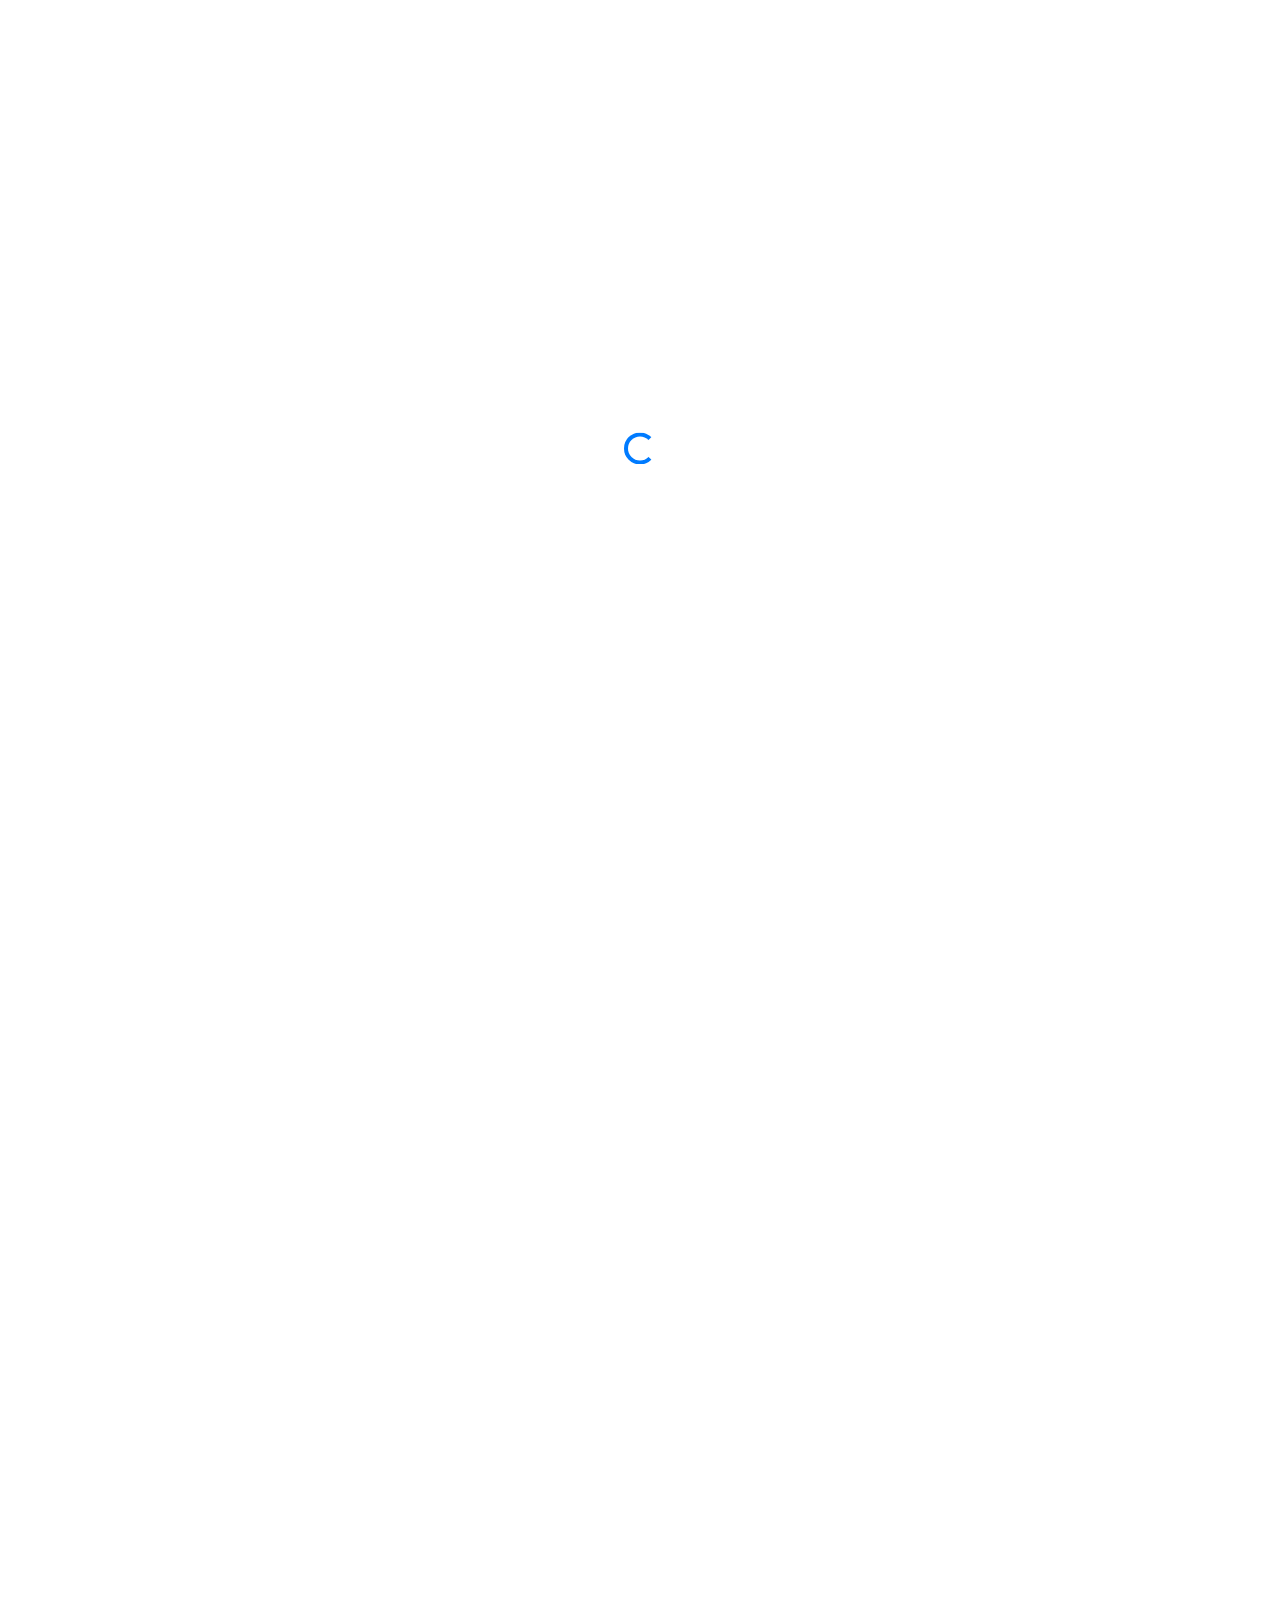
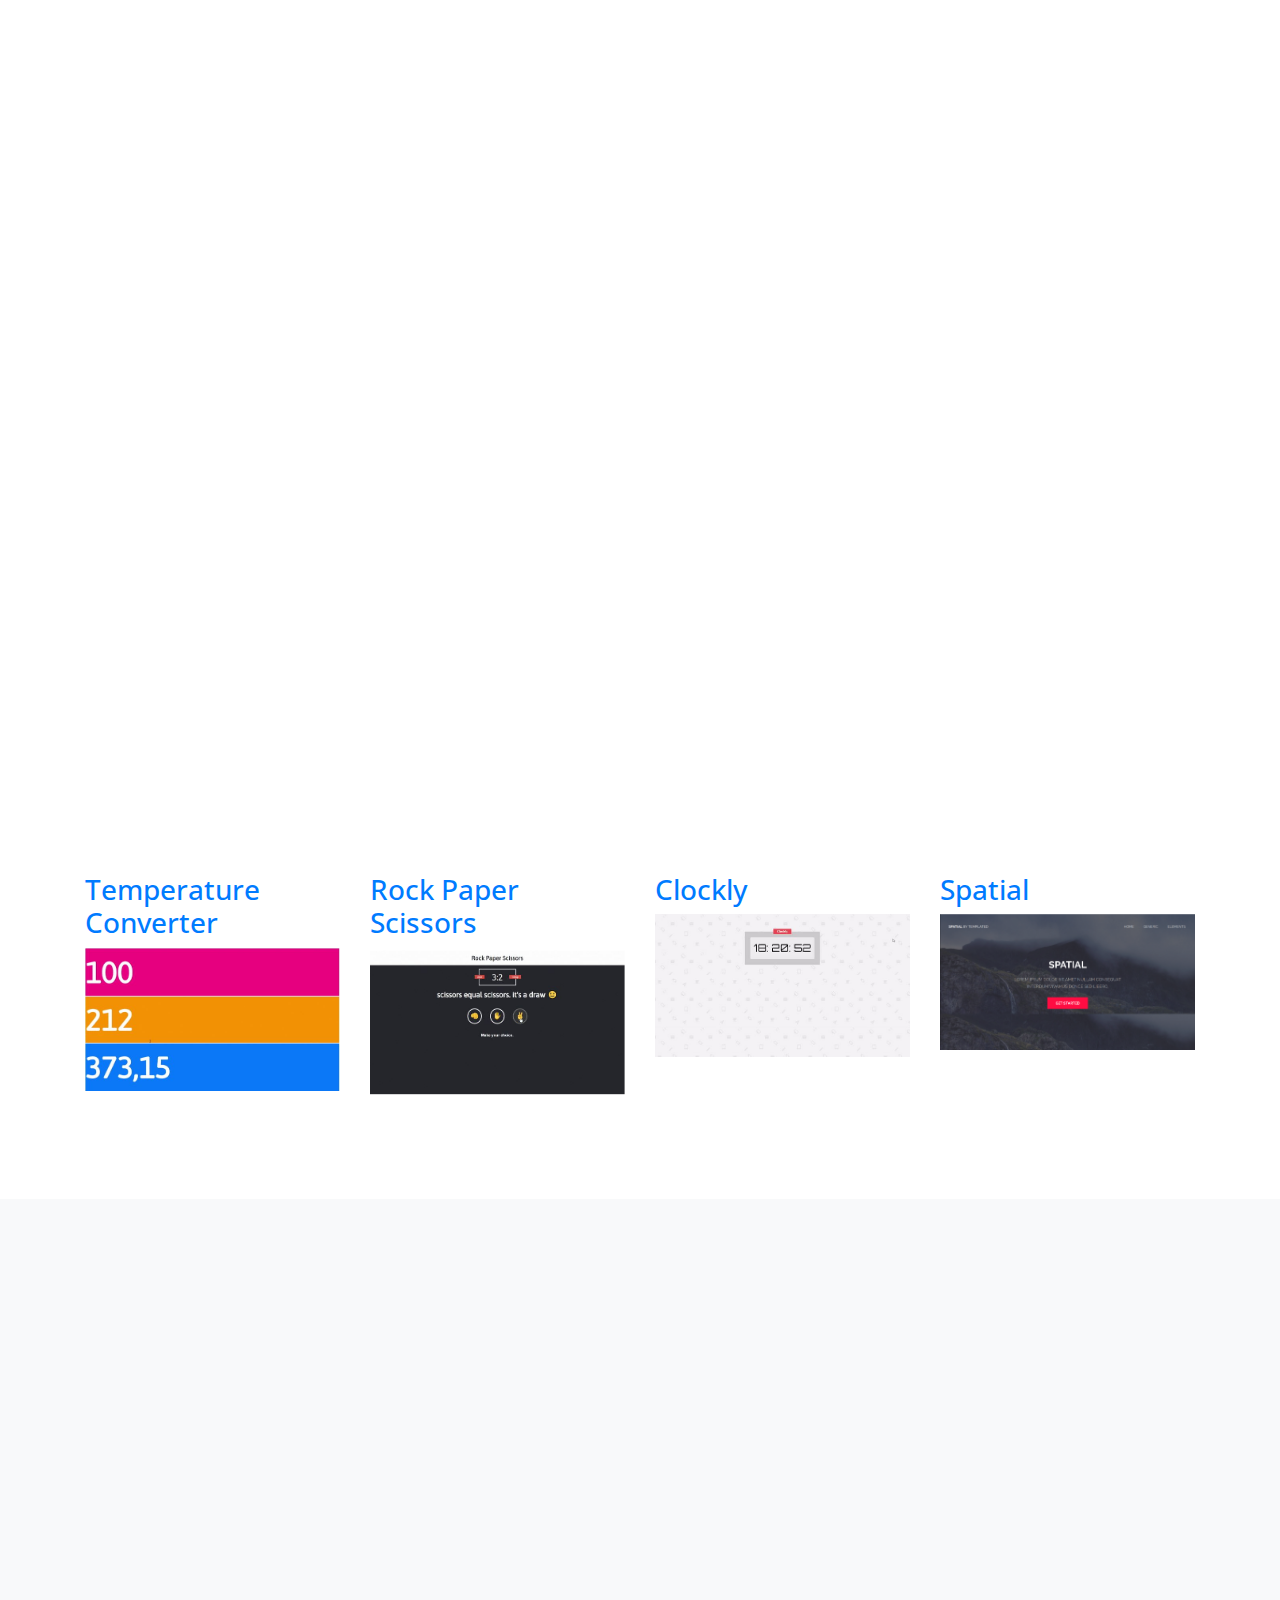
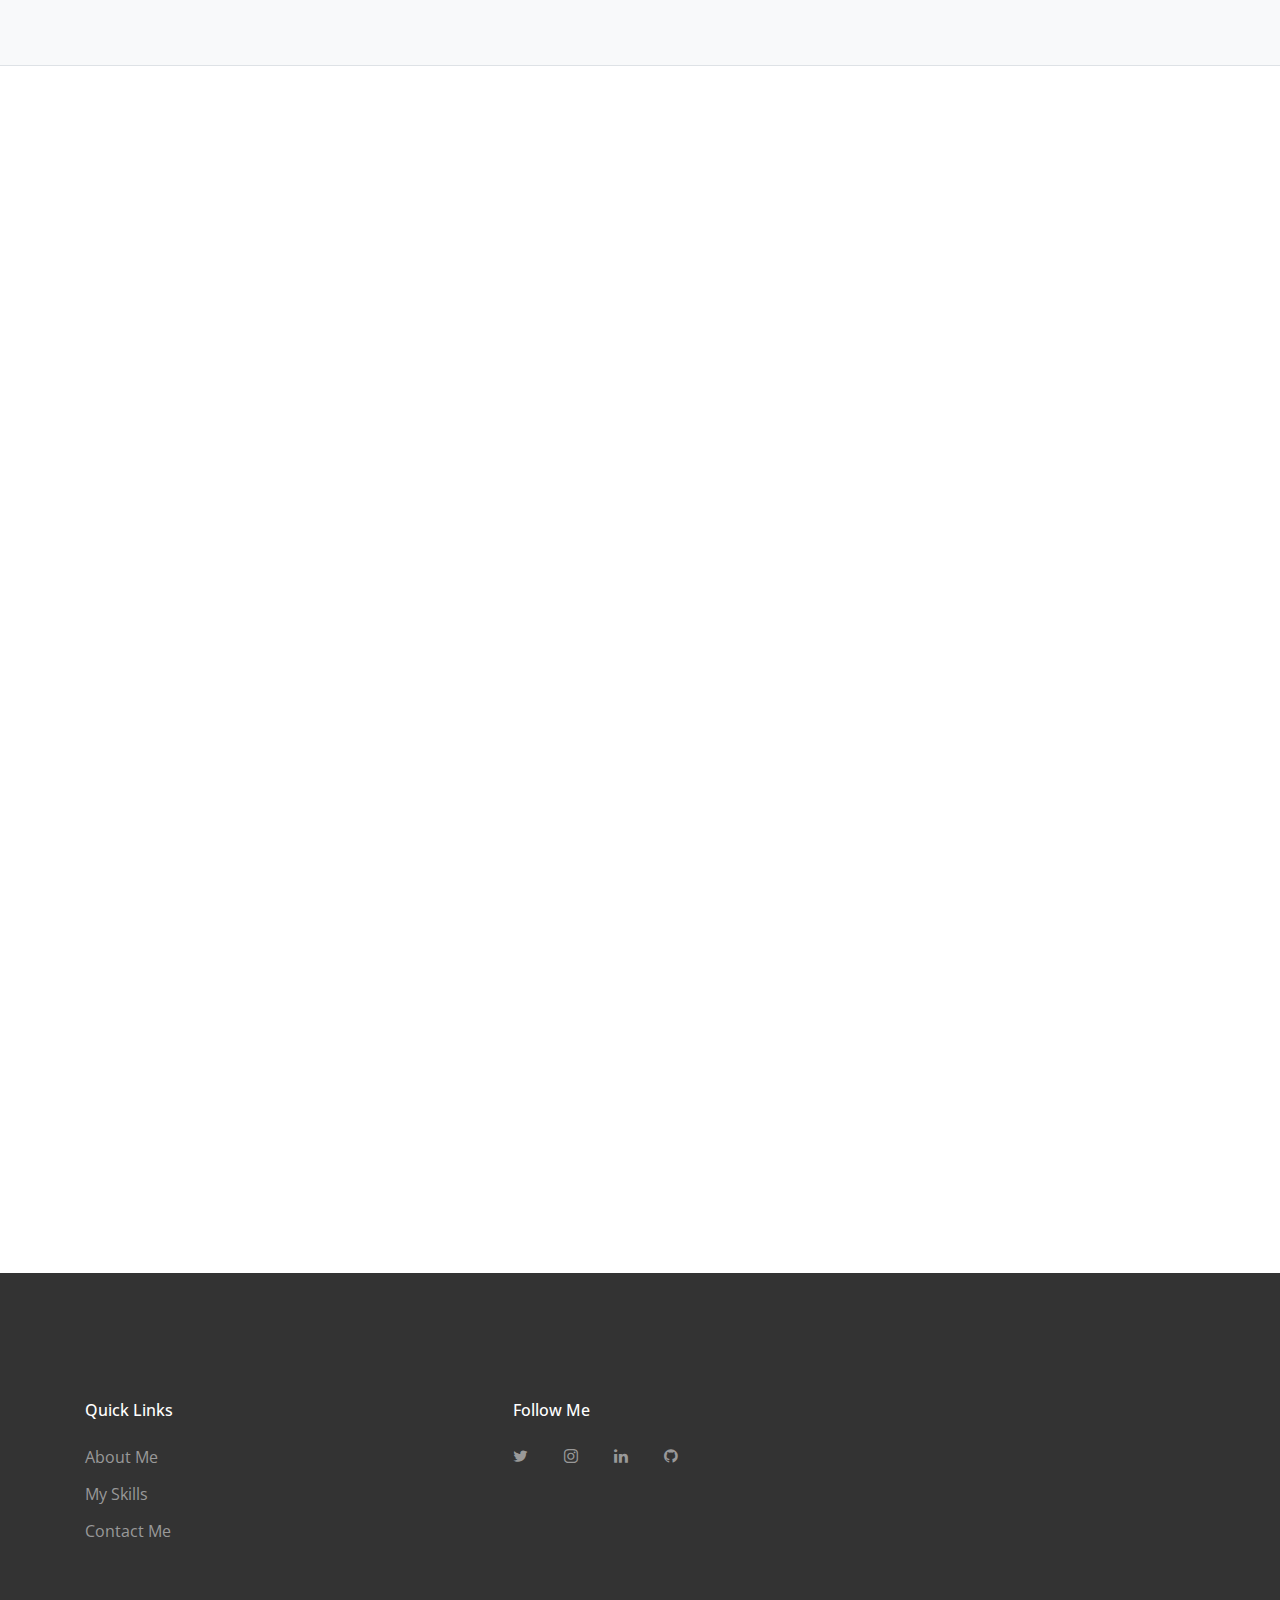
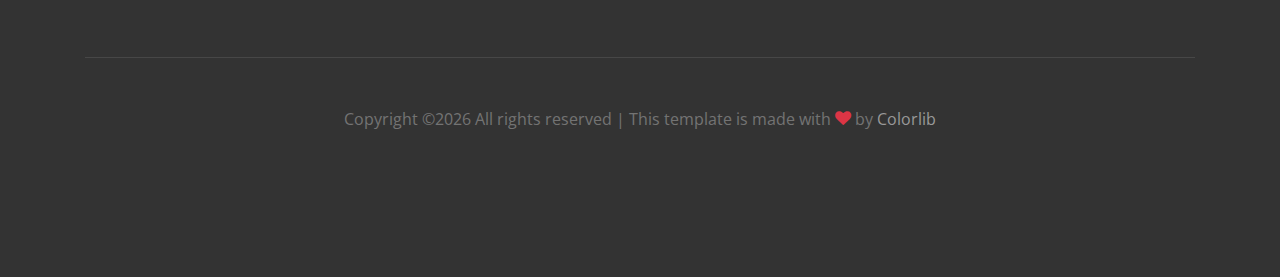
==== index.html @ 5b16adaf "delete overlay" ====
<!doctype html>
<html lang="en">
  <head>
    <title>Oussama Bouchikhi</title>
    <meta charset="utf-8">
    <meta name="viewport" content="width=device-width, initial-scale=1, shrink-to-fit=no">


    <link href="https://fonts.googleapis.com/css?family=Open+Sans:300,400,700" rel="stylesheet">
    <link rel="stylesheet" href="fonts/icomoon/style.css">

    <link rel="stylesheet" href="css/bootstrap.min.css">
    <link rel="stylesheet" href="css/jquery-ui.css">
    <link rel="stylesheet" href="css/owl.carousel.min.css">
    <link rel="stylesheet" href="css/owl.theme.default.min.css">
    <link rel="stylesheet" href="css/owl.theme.default.min.css">

    <link rel="stylesheet" href="css/jquery.fancybox.min.css">

    <link rel="stylesheet" href="css/bootstrap-datepicker.css">

    <link rel="stylesheet" href="fonts/flaticon/font/flaticon.css">

    <link rel="stylesheet" href="css/aos.css">

    <link rel="stylesheet" href="css/style.css">
    <!-- My Custom Style -->
    <link rel="stylesheet" href="myOwnStyle.css">

  </head>
  <body data-spy="scroll" data-target=".site-navbar-target" data-offset="300">


  <div id="overlayer"></div>
  <div class="loader">
    <div class="spinner-border text-primary" role="status">
      <span class="sr-only">Loading...</span>
    </div>
  </div>


  <div class="site-wrap">

    <div class="site-mobile-menu site-navbar-target">
      <div class="site-mobile-menu-header">
        <div class="site-mobile-menu-close mt-3">
          <span class="icon-close2 js-menu-toggle"></span>
        </div>
      </div>
      <div class="site-mobile-menu-body"></div>
    </div>


    <header class="site-navbar py-4 js-sticky-header site-navbar-target" role="banner">

      <div class="container">
        <div class="row align-items-center">

          <div class="col-6 col-xl-2">
            <h1 class="mb-0 site-logo"><a href="index.html" class="h2 mb-0">OB<span class="text-primary">.</span> </a></h1>
          </div>

          <div class="col-12 col-md-10 d-none d-xl-block">
            <nav class="site-navigation position-relative text-right" role="navigation">
              <ul class="site-menu main-menu js-clone-nav mr-auto d-none d-lg-block">
                <li><a href="#home-section" class="nav-link">Home</a></li>
                <li><a href="#about-section" class="nav-link">About Me</a></li>
                <li><a href="#portfolio-section" class="nav-link">Portfolio</a></li>
                <li><a href="#skills-section" class="nav-link">My Skills</a></li>
                <li><a href="#contact-section" class="nav-link">Contact</a></li>
              </ul>
            </nav>
          </div>

          <div class="col-6 d-inline-block d-xl-none ml-md-0 py-3" style="position: relative; top: 3px;"><a href="#" class="site-menu-toggle js-menu-toggle float-right"><span class="icon-menu h3"></span></a></div>

        </div>
      </div>

    </header>

    <div class="site-blocks-cover overlay" style="background-image: url(images/overlay.png),url(images/img1.jpg);" data-aos="fade" id="home-section">
      <div class="container">
        <div class="row align-items-center justify-content-center">

          <div class="col-md-8 mt-lg-5 text-center">
            <h1 class="text-uppercase" data-aos="fade-up">Welcome</h1>
            <p class="mb-5 desc"  data-aos="fade-up" data-aos-delay="100"></p>
            <div data-aos="fade-up" data-aos-delay="100">
              <a href="#contact-section" class="btn smoothscroll btn-primary mr-2 mb-2">Get In Touch</a>
            </div>
          </div>

        </div>
      </div>

      <a href="#about-section" class="mouse smoothscroll">
        <span class="mouse-icon">
          <span class="mouse-wheel"></span>
        </span>
      </a>
    </div>


    <div class="site-section cta-big-image" id="about-section">
      <div class="container">
        <div class="row mb-5">
          <div class="col-12 text-center" data-aos="fade">
            <h2 class="section-title mb-3">About Me</h2>
          </div>
        </div>
        <div class="row">
          <div class="col-lg-6 mb-5" data-aos="fade-up" data-aos-delay="">
            <figure class="circle-bg">
            <img src="images/img.jpg" alt="Image" class="img-fluid">
            </figure>
          </div>
          <div class="col-lg-5 ml-auto" data-aos="fade-up" data-aos-delay="100">
            <div class="mb-4">
              <h3 class="h3 mb-4 text-black">Full Stack Web Developer</h3>
              <p>My name is Oussama Bouchikhi I'm a Computer Science student, I became addicted to programming since I attended university.</p>

            </div>

            <div class="mb-4">
              <ul class="list-unstyled ul-check success">
                <li>Learn</li>
                <li>Code</li>
                <li>Share</li>
              </ul>
            </div>

          </div>
        </div>
      </div>
    </div>

    <section class="site-section">
      <div class="container">

        <div class="row mb-5 justify-content-center">
          <div class="col-md-7 text-center">
            <h2 class="section-title mb-3" data-aos="fade-up" data-aos-delay="">Features</h2>
            <p class="lead" data-aos="fade-up" data-aos-delay="100">We provide high quality websites.</p>
          </div>
        </div>

        <div class="row" >
          <div class="col-lg-6 mb-5" data-aos="fade-up" data-aos-delay="">

            <div class="owl-carousel slide-one-item-alt">
              <img src="images/seo-friendly.jpg" alt="Image" class="img-fluid">
              <img src="images/security.jpg" alt="Image" class="img-fluid">
              <img src="images/performance.jpg" alt="Image" class="img-fluid">
            </div>
            <div class="custom-direction">
              <a href="#" class="custom-prev"><span><span class="icon-keyboard_backspace"></span></span></a><a href="#" class="custom-next"><span><span class="icon-keyboard_backspace"></span></span></a>
            </div>

          </div>
          <div class="col-lg-5 ml-auto" data-aos="fade-up" data-aos-delay="100">

            <div class="owl-carousel slide-one-item-alt-text">
              <div>
                <h2 class="section-title mb-3">SEO Friendly</h2>
                <p class="lead">SEO Friendly websites are the most visited.</p>
                <p>Search Engine Optimization (SEO) is a methodology by which developers make websites best seen by 'crawlers,' or 'bots,' -- programs that roam the Internet looking for new content, categorizing it, and determining if content is worthy of inclusion in search results.</p>
                <p><a href="https://www.quora.com/What-is-SEO-in-web-development" class="btn btn-primary mr-2 mb-2">Learn More</a></p>
              </div>
              <div>
                <h2 class="section-title mb-3">Security</h2>
                <p class="lead">Security is extreamly important in websites.</p>
                <p>Website security requires vigilance in all aspects of website design and usage. This introductory article won't make you a website security guru, but it will help you understand where threats come from, and what you can do to harden your web application against the most common attacks.</p>

                <p><a href="https://developer.mozilla.org/en-US/docs/Learn/Server-side/First_steps/Website_security" class="btn btn-primary mr-2 mb-2">Learn More</a></p>
              </div>
              <div>
                <h2 class="section-title mb-3">High Performance</h2>
                <p class="lead">Performance is major when it comes to website.</p>
                <p>Website Load Speed Affects Your Ranking A significant SEO factor for Google is the speed at which your website downloads. In effect, slower websites are penalized with lower page rankings. Therefore, it is crucial that your website downloads data as quickly as possible to all kinds of devices—large and small.  If Your Website is Slow, You're Losing Business!</p>

                <p><a href="https://www.stevesouders.com/blog/" class="btn btn-primary mr-2 mb-2">Learn More</a></p>
              </div>

            </div>

          </div>
        </div>
      </div>
    </section>

    <section class="site-section" id="portfolio-section">

      <div class="container">

        <div class="row mb-3">
          <div class="col-12 text-center" data-aos="fade">
            <h2 class="section-title mb-3">Portfolio</h2>
          </div>
        </div>

        <div class="row justify-content-center mb-5" data-aos="fade-up">
          <div id="filters" class="filters text-center button-group col-md-7">
            <button class="btn btn-primary active" data-filter="*">All</button>
            <button class="btn btn-primary" data-filter=".fullstack">Full Stack</button>
            <button class="btn btn-primary" data-filter=".frontend">Front End</button>
            <button class="btn btn-primary" data-filter=".backend">Back End</button>
            <button class="btn btn-primary" data-filter=".webdesign">Web Design</button>
          </div>
        </div>

        <div id="posts" class="row no-gutter">
          <!-- Temperature Converter -->
          <div class="item frontend col-sm-6 col-md-4 col-lg-4 col-xl-3 mb-4">
            <h3><a href="https://github.com/oussamabouchikhi/TemperatureConverter" target="_blank">Temperature Converter</a></h3>
            <a href="images/temperature-converter.jpg" class="item-wrap fancybox" data-fancybox="gallery2">
              <span class="icon-search2"></span>
              <img class="img-fluid" src="images/temperature-converter.jpg">
            </a>
          </div>
          <!-- Rock Paper Scissors -->
          <div class="item frontend col-sm-6 col-md-4 col-lg-4 col-xl-3 mb-4">
            <h3><a href="https://github.com/oussamabouchikhi/rock_paper_scissors" target="_blank">Rock Paper Scissors</a></h3>
            <a href="images/rock-paper-scissors.jpg" class="item-wrap fancybox" data-fancybox="gallery2">
              <span class="icon-search2"></span>
              <img class="img-fluid" src="images/rock-paper-scissors.jpg">
            </a>
          </div>
          <!-- Clockly -->
          <div class="item frontend col-sm-6 col-md-4 col-lg-4 col-xl-3 mb-4">
            <h3><a href="https://github.com/oussamabouchikhi/clockly" target="_blank">Clockly</a></h3>
            <a href="images/clockly.jpg" class="item-wrap fancybox" data-fancybox="gallery2">
              <span class="icon-search2"></span>
              <img class="img-fluid" src="images/clockly.jpg">
            </a>
          </div>
          <!-- Rock Paper Scissors -->
          <div class="item frontend webdesign col-sm-6 col-md-4 col-lg-4 col-xl-3 mb-4">
            <h3><a href="https://github.com/oussamabouchikhi/Spatial" target="_blank">Spatial</a></h3>
            <a href="images/spatial-template.png" class="item-wrap fancybox" data-fancybox="gallery2">
              <span class="icon-search2"></span>
              <img class="img-fluid" src="images/spatial-template.png">
            </a>
          </div>
        </div>
      </div>

    </section>


    <section class="site-section border-bottom bg-light" id="skills-section">
      <div class="container">
        <div class="row mb-5">
          <div class="col-12 text-center" data-aos="fade">
            <h2 class="section-title mb-3">My Skills</h2>
            <div class="skills">
              <img src="images/html5.png" alt="html5">
              <img src="images/css3.png" alt="css3">
              <img src="images/javascript.png" alt="javascript">
              <!-- <img src="images/php.png" alt="php"> -->
              <img src="images/react.png" alt="react">
              <img src="images/python.png" alt="python">
              <!-- <img src="images/mysql2.png" alt="mysql"> -->
              <img src="images/wordpress2.png" alt="wordpress">
            </div>
          </div>
        </div>
      </div>
    </section>


    <!-- <section class="site-section" id="about-section">
      <div class="container">
        <div class="row mb-5">

          <div class="col-lg-5 ml-auto mb-5 order-1 order-lg-2" data-aos="fade" data-aos="fade-up" data-aos-delay="">
            <img src="images/about_1.jpg" alt="Image" class="img-fluid rounded">
          </div>
          <div class="col-lg-6 order-2 order-lg-1" data-aos="fade">

            <div class="row">

              <div class="col-md-12 mb-md-5 mb-0 col-lg-6" data-aos="fade-up" data-aos-delay="">
                <div class="unit-4">
                  <div class="unit-4-icon mr-4 mb-3"><span class="text-primary flaticon-head"></span></div>
                  <div>
                    <h3>Web &amp; Mobile Specialties</h3>
                    <p>Lorem ipsum dolor sit amet consectetur adipisicing elit. Perferendis quis consect.</p>
                    <p class="mb-0"><a href="#">Learn More</a></p>
                  </div>
                </div>
              </div>
              <div class="col-md-12 mb-md-5 mb-0 col-lg-6" data-aos="fade-up" data-aos-delay="100">
                <div class="unit-4">
                  <div class="unit-4-icon mr-4 mb-3"><span class="text-primary flaticon-smartphone"></span></div>
                  <div>
                    <h3>Intuitive Thinkers</h3>
                    <p>Lorem ipsum dolor sit amet consectetur adipisicing elit. Perferendis quis.</p>
                    <p class="mb-0"><a href="#">Learn More</a></p>
                  </div>
                </div>
              </div>
            </div>
          </div>

        </div>
      </div>
    </section> -->

    <section class="site-section bg-light" id="contact-section" data-aos="fade">
      <div class="container">
        <div class="row mb-5">
          <div class="col-12 text-center">
            <h2 class="section-title mb-3">Contact Me</h2>
          </div>
        </div>
        <div class="row mb-5">



          <div class="col-md-4 text-center">
            <p class="mb-4">
              <span class="icon-room d-block h4 text-primary"></span>
              <span>Oran, Algeria</span>
            </p>
          </div>
          <div class="col-md-4 text-center">
            <p class="mb-4">
              <span class="icon-phone d-block h4 text-primary"></span>
              <a href="#">+213 552 443 212</a>
            </p>
          </div>
          <div class="col-md-4 text-center">
            <p class="mb-0">
              <span class="icon-mail_outline d-block h4 text-primary"></span>
              <a href="#">oussamabouchikhi700@gmail.com</a>
            </p>
          </div>
        </div>
        <div class="row">
          <div class="col-md-12 mb-5">



            <form action="#" class="p-5 bg-white">

              <h2 class="h4 text-black mb-5">Contact Form</h2>

              <div class="row form-group">
                <div class="col-md-6 mb-3 mb-md-0">
                  <label class="text-black" for="fname">First Name</label>
                  <input type="text" id="fname" class="form-control">
                </div>
                <div class="col-md-6">
                  <label class="text-black" for="lname">Last Name</label>
                  <input type="text" id="lname" class="form-control">
                </div>
              </div>

              <div class="row form-group">

                <div class="col-md-12">
                  <label class="text-black" for="email">Email</label>
                  <input type="email" id="email" class="form-control">
                </div>
              </div>

              <div class="row form-group">

                <div class="col-md-12">
                  <label class="text-black" for="subject">Subject</label>
                  <input type="subject" id="subject" class="form-control">
                </div>
              </div>

              <div class="row form-group">
                <div class="col-md-12">
                  <label class="text-black" for="message">Message</label>
                  <textarea name="message" id="message" cols="30" rows="7" class="form-control" placeholder="Write your notes or questions here..."></textarea>
                </div>
              </div>

              <div class="row form-group">
                <div class="col-md-12">
                  <input type="submit" value="Send Message" class="btn btn-primary btn-md text-white">
                </div>
              </div>


            </form>
          </div>

        </div>
      </div>
    </section>


    <footer class="site-footer">
      <div class="container">
        <div class="row">
          <div class="col-md-9">
            <div class="row">
              <div class="col-md-6 ml-auto">
                <h2 class="footer-heading mb-4">Quick Links</h2>
                <ul class="list-unstyled">
                  <li><a href="#about-section" class="smoothscroll">About Me</a></li>
                  <li><a href="#skills-section" class="smoothscroll">My Skills</a></li>
                  <li><a href="#contact-section" class="smoothscroll">Contact Me</a></li>
                </ul>
              </div>
              <div class="col-md-6">
                <h2 class="footer-heading mb-4">Follow Me</h2>
                <!-- <a href="https://www.facebook.com/oussama.bouchikhi.98" class="pl-0 pr-3"><span class="icon-facebook"></span></a> -->
                <a href="https://twitter.com/oussTh3boss" class="pl-0 pr-3"><span class="icon-twitter"></span></a>
                <a href="https://www.instagram.com/ousstheboss/" class="pl-3 pr-3"><span class="icon-instagram"></span></a>
                <a href="https://www.linkedin.com/in/oussama-bouchikhi-49a0b6193/" class="pl-3 pr-3"><span class="icon-linkedin"></span></a>
                <a href="https://github.com/oussamabouchikhi" class="pl-3 pr-3"><span class="icon-github"></span></a>
              </div>
            </div>
          </div>

        </div>
        <div class="row pt-5 mt-5 text-center">
          <div class="col-md-12">
            <div class="border-top pt-5">
              <p>
                Copyright &copy;<script>document.write(new Date().getFullYear());</script> All rights reserved | This template is made with <i class="icon-heart text-danger" aria-hidden="true"></i> by <a href="https://colorlib.com" target="_blank" >Colorlib</a>
              </p>
            </div>
          </div>
        </div>
      </div>
    </footer>

  </div> <!-- .site-wrap -->

  <script src="js/jquery-3.3.1.min.js"></script>
  <script src="js/jquery-ui.js"></script>
  <script src="js/popper.min.js"></script>
  <script src="js/bootstrap.min.js"></script>
  <script src="js/owl.carousel.min.js"></script>
  <script src="js/jquery.countdown.min.js"></script>
  <script src="js/jquery.easing.1.3.js"></script>
  <script src="js/aos.js"></script>
  <script src="js/jquery.fancybox.min.js"></script>
  <script src="js/jquery.sticky.js"></script>
  <script src="js/isotope.pkgd.min.js"></script>


  <script src="js/main.js"></script>

  </body>
</html>
---- fonts/icomoon/style.css ----
@font-face {
  font-family: 'icomoon';
  src:  url('fonts/icomoon.eot?10si43');
  src:  url('fonts/icomoon.eot?10si43#iefix') format('embedded-opentype'),
    url('fonts/icomoon.ttf?10si43') format('truetype'),
    url('fonts/icomoon.woff?10si43') format('woff'),
    url('fonts/icomoon.svg?10si43#icomoon') format('svg');
  font-weight: normal;
  font-style: normal;
}

[class^="icon-"], [class*=" icon-"] {
  /* use !important to prevent issues with browser extensions that change fonts */
  font-family: 'icomoon' !important;
  speak: none;
  font-style: normal;
  font-weight: normal;
  font-variant: normal;
  text-transform: none;
  line-height: 1;

  /* Better Font Rendering =========== */
  -webkit-font-smoothing: antialiased;
  -moz-osx-font-smoothing: grayscale;
}

.icon-asterisk:before {
  content: "\f069";
}
.icon-plus:before {
  content: "\f067";
}
.icon-question:before {
  content: "\f128";
}
.icon-minus:before {
  content: "\f068";
}
.icon-glass:before {
  content: "\f000";
}
.icon-music:before {
  content: "\f001";
}
.icon-search:before {
  content: "\f002";
}
.icon-envelope-o:before {
  content: "\f003";
}
.icon-heart:before {
  content: "\f004";
}
.icon-star:before {
  content: "\f005";
}
.icon-star-o:before {
  content: "\f006";
}
.icon-user:before {
  content: "\f007";
}
.icon-film:before {
  content: "\f008";
}
.icon-th-large:before {
  content: "\f009";
}
.icon-th:before {
  content: "\f00a";
}
.icon-th-list:before {
  content: "\f00b";
}
.icon-check:before {
  content: "\f00c";
}
.icon-close:before {
  content: "\f00d";
}
.icon-remove:before {
  content: "\f00d";
}
.icon-times:before {
  content: "\f00d";
}
.icon-search-plus:before {
  content: "\f00e";
}
.icon-search-minus:before {
  content: "\f010";
}
.icon-power-off:before {
  content: "\f011";
}
.icon-signal:before {
  content: "\f012";
}
.icon-cog:before {
  content: "\f013";
}
.icon-gear:before {
  content: "\f013";
}
.icon-trash-o:before {
  content: "\f014";
}
.icon-home:before {
  content: "\f015";
}
.icon-file-o:before {
  content: "\f016";
}
.icon-clock-o:before {
  content: "\f017";
}
.icon-road:before {
  content: "\f018";
}
.icon-download:before {
  content: "\f019";
}
.icon-arrow-circle-o-down:before {
  content: "\f01a";
}
.icon-arrow-circle-o-up:before {
  content: "\f01b";
}
.icon-inbox:before {
  content: "\f01c";
}
.icon-play-circle-o:before {
  content: "\f01d";
}
.icon-repeat:before {
  content: "\f01e";
}
.icon-rotate-right:before {
  content: "\f01e";
}
.icon-refresh:before {
  content: "\f021";
}
.icon-list-alt:before {
  content: "\f022";
}
.icon-lock:before {
  content: "\f023";
}
.icon-flag:before {
  content: "\f024";
}
.icon-headphones:before {
  content: "\f025";
}
.icon-volume-off:before {
  content: "\f026";
}
.icon-volume-down:before {
  content: "\f027";
}
.icon-volume-up:before {
  content: "\f028";
}
.icon-qrcode:before {
  content: "\f029";
}
.icon-barcode:before {
  content: "\f02a";
}
.icon-tag:before {
  content: "\f02b";
}
.icon-tags:before {
  content: "\f02c";
}
.icon-book:before {
  content: "\f02d";
}
.icon-bookmark:before {
  content: "\f02e";
}
.icon-print:before {
  content: "\f02f";
}
.icon-camera:before {
  content: "\f030";
}
.icon-font:before {
  content: "\f031";
}
.icon-bold:before {
  content: "\f032";
}
.icon-italic:before {
  content: "\f033";
}
.icon-text-height:before {
  content: "\f034";
}
.icon-text-width:before {
  content: "\f035";
}
.icon-align-left:before {
  content: "\f036";
}
.icon-align-center:before {
  content: "\f037";
}
.icon-align-right:before {
  content: "\f038";
}
.icon-align-justify:before {
  content: "\f039";
}
.icon-list:before {
  content: "\f03a";
}
.icon-dedent:before {
  content: "\f03b";
}
.icon-outdent:before {
  content: "\f03b";
}
.icon-indent:before {
  content: "\f03c";
}
.icon-video-camera:before {
  content: "\f03d";
}
.icon-image:before {
  content: "\f03e";
}
.icon-photo:before {
  content: "\f03e";
}
.icon-picture-o:before {
  content: "\f03e";
}
.icon-pencil:before {
  content: "\f040";
}
.icon-map-marker:before {
  content: "\f041";
}
.icon-adjust:before {
  content: "\f042";
}
.icon-tint:before {
  content: "\f043";
}
.icon-edit:before {
  content: "\f044";
}
.icon-pencil-square-o:before {
  content: "\f044";
}
.icon-share-square-o:before {
  content: "\f045";
}
.icon-check-square-o:before {
  content: "\f046";
}
.icon-arrows:before {
  content: "\f047";
}
.icon-step-backward:before {
  content: "\f048";
}
.icon-fast-backward:before {
  content: "\f049";
}
.icon-backward:before {
  content: "\f04a";
}
.icon-play:before {
  content: "\f04b";
}
.icon-pause:before {
  content: "\f04c";
}
.icon-stop:before {
  content: "\f04d";
}
.icon-forward:before {
  content: "\f04e";
}
.icon-fast-forward:before {
  content: "\f050";
}
.icon-step-forward:before {
  content: "\f051";
}
.icon-eject:before {
  content: "\f052";
}
.icon-chevron-left:before {
  content: "\f053";
}
.icon-chevron-right:before {
  content: "\f054";
}
.icon-plus-circle:before {
  content: "\f055";
}
.icon-minus-circle:before {
  content: "\f056";
}
.icon-times-circle:before {
  content: "\f057";
}
.icon-check-circle:before {
  content: "\f058";
}
.icon-question-circle:before {
  content: "\f059";
}
.icon-info-circle:before {
  content: "\f05a";
}
.icon-crosshairs:before {
  content: "\f05b";
}
.icon-times-circle-o:before {
  content: "\f05c";
}
.icon-check-circle-o:before {
  content: "\f05d";
}
.icon-ban:before {
  content: "\f05e";
}
.icon-arrow-left:before {
  content: "\f060";
}
.icon-arrow-right:before {
  content: "\f061";
}
.icon-arrow-up:before {
  content: "\f062";
}
.icon-arrow-down:before {
  content: "\f063";
}
.icon-mail-forward:before {
  content: "\f064";
}
.icon-share:before {
  content: "\f064";
}
.icon-expand:before {
  content: "\f065";
}
.icon-compress:before {
  content: "\f066";
}
.icon-exclamation-circle:before {
  content: "\f06a";
}
.icon-gift:before {
  content: "\f06b";
}
.icon-leaf:before {
  content: "\f06c";
}
.icon-fire:before {
  content: "\f06d";
}
.icon-eye:before {
  content: "\f06e";
}
.icon-eye-slash:before {
  content: "\f070";
}
.icon-exclamation-triangle:before {
  content: "\f071";
}
.icon-warning:before {
  content: "\f071";
}
.icon-plane:before {
  content: "\f072";
}
.icon-calendar:before {
  content: "\f073";
}
.icon-random:before {
  content: "\f074";
}
.icon-comment:before {
  content: "\f075";
}
.icon-magnet:before {
  content: "\f076";
}
.icon-chevron-up:before {
  content: "\f077";
}
.icon-chevron-down:before {
  content: "\f078";
}
.icon-retweet:before {
  content: "\f079";
}
.icon-shopping-cart:before {
  content: "\f07a";
}
.icon-folder:before {
  content: "\f07b";
}
.icon-folder-open:before {
  content: "\f07c";
}
.icon-arrows-v:before {
  content: "\f07d";
}
.icon-arrows-h:before {
  content: "\f07e";
}
.icon-bar-chart:before {
  content: "\f080";
}
.icon-bar-chart-o:before {
  content: "\f080";
}
.icon-twitter-square:before {
  content: "\f081";
}
.icon-facebook-square:before {
  content: "\f082";
}
.icon-camera-retro:before {
  content: "\f083";
}
.icon-key:before {
  content: "\f084";
}
.icon-cogs:before {
  content: "\f085";
}
.icon-gears:before {
  content: "\f085";
}
.icon-comments:before {
  content: "\f086";
}
.icon-thumbs-o-up:before {
  content: "\f087";
}
.icon-thumbs-o-down:before {
  content: "\f088";
}
.icon-star-half:before {
  content: "\f089";
}
.icon-heart-o:before {
  content: "\f08a";
}
.icon-sign-out:before {
  content: "\f08b";
}
.icon-linkedin-square:before {
  content: "\f08c";
}
.icon-thumb-tack:before {
  content: "\f08d";
}
.icon-external-link:before {
  content: "\f08e";
}
.icon-sign-in:before {
  content: "\f090";
}
.icon-trophy:before {
  content: "\f091";
}
.icon-github-square:before {
  content: "\f092";
}
.icon-upload:before {
  content: "\f093";
}
.icon-lemon-o:before {
  content: "\f094";
}
.icon-phone:before {
  content: "\f095";
}
.icon-square-o:before {
  content: "\f096";
}
.icon-bookmark-o:before {
  content: "\f097";
}
.icon-phone-square:before {
  content: "\f098";
}
.icon-twitter:before {
  content: "\f099";
}
.icon-facebook:before {
  content: "\f09a";
}
.icon-facebook-f:before {
  content: "\f09a";
}
.icon-github:before {
  content: "\f09b";
}
.icon-unlock:before {
  content: "\f09c";
}
.icon-credit-card:before {
  content: "\f09d";
}
.icon-feed:before {
  content: "\f09e";
}
.icon-rss:before {
  content: "\f09e";
}
.icon-hdd-o:before {
  content: "\f0a0";
}
.icon-bullhorn:before {
  content: "\f0a1";
}
.icon-bell-o:before {
  content: "\f0a2";
}
.icon-certificate:before {
  content: "\f0a3";
}
.icon-hand-o-right:before {
  content: "\f0a4";
}
.icon-hand-o-left:before {
  content: "\f0a5";
}
.icon-hand-o-up:before {
  content: "\f0a6";
}
.icon-hand-o-down:before {
  content: "\f0a7";
}
.icon-arrow-circle-left:before {
  content: "\f0a8";
}
.icon-arrow-circle-right:before {
  content: "\f0a9";
}
.icon-arrow-circle-up:before {
  content: "\f0aa";
}
.icon-arrow-circle-down:before {
  content: "\f0ab";
}
.icon-globe:before {
  content: "\f0ac";
}
.icon-wrench:before {
  content: "\f0ad";
}
.icon-tasks:before {
  content: "\f0ae";
}
.icon-filter:before {
  content: "\f0b0";
}
.icon-briefcase:before {
  content: "\f0b1";
}
.icon-arrows-alt:before {
  content: "\f0b2";
}
.icon-group:before {
  content: "\f0c0";
}
.icon-users:before {
  content: "\f0c0";
}
.icon-chain:before {
  content: "\f0c1";
}
.icon-link:before {
  content: "\f0c1";
}
.icon-cloud:before {
  content: "\f0c2";
}
.icon-flask:before {
  content: "\f0c3";
}
.icon-cut:before {
  content: "\f0c4";
}
.icon-scissors:before {
  content: "\f0c4";
}
.icon-copy:before {
  content: "\f0c5";
}
.icon-files-o:before {
  content: "\f0c5";
}
.icon-paperclip:before {
  content: "\f0c6";
}
.icon-floppy-o:before {
  content: "\f0c7";
}
.icon-save:before {
  content: "\f0c7";
}
.icon-square:before {
  content: "\f0c8";
}
.icon-bars:before {
  content: "\f0c9";
}
.icon-navicon:before {
  content: "\f0c9";
}
.icon-reorder:before {
  content: "\f0c9";
}
.icon-list-ul:before {
  content: "\f0ca";
}
.icon-list-ol:before {
  content: "\f0cb";
}
.icon-strikethrough:before {
  content: "\f0cc";
}
.icon-underline:before {
  content: "\f0cd";
}
.icon-table:before {
  content: "\f0ce";
}
.icon-magic:before {
  content: "\f0d0";
}
.icon-truck:before {
  content: "\f0d1";
}
.icon-pinterest:before {
  content: "\f0d2";
}
.icon-pinterest-square:before {
  content: "\f0d3";
}
.icon-google-plus-square:before {
  content: "\f0d4";
}
.icon-google-plus:before {
  content: "\f0d5";
}
.icon-money:before {
  content: "\f0d6";
}
.icon-caret-down:before {
  content: "\f0d7";
}
.icon-caret-up:before {
  content: "\f0d8";
}
.icon-caret-left:before {
  content: "\f0d9";
}
.icon-caret-right:before {
  content: "\f0da";
}
.icon-columns:before {
  content: "\f0db";
}
.icon-sort:before {
  content: "\f0dc";
}
.icon-unsorted:before {
  content: "\f0dc";
}
.icon-sort-desc:before {
  content: "\f0dd";
}
.icon-sort-down:before {
  content: "\f0dd";
}
.icon-sort-asc:before {
  content: "\f0de";
}
.icon-sort-up:before {
  content: "\f0de";
}
.icon-envelope:before {
  content: "\f0e0";
}
.icon-linkedin:before {
  content: "\f0e1";
}
.icon-rotate-left:before {
  content: "\f0e2";
}
.icon-undo:before {
  content: "\f0e2";
}
.icon-gavel:before {
  content: "\f0e3";
}
.icon-legal:before {
  content: "\f0e3";
}
.icon-dashboard:before {
  content: "\f0e4";
}
.icon-tachometer:before {
  content: "\f0e4";
}
.icon-comment-o:before {
  content: "\f0e5";
}
.icon-comments-o:before {
  content: "\f0e6";
}
.icon-bolt:before {
  content: "\f0e7";
}
.icon-flash:before {
  content: "\f0e7";
}
.icon-sitemap:before {
  content: "\f0e8";
}
.icon-umbrella:before {
  content: "\f0e9";
}
.icon-clipboard:before {
  content: "\f0ea";
}
.icon-paste:before {
  content: "\f0ea";
}
.icon-lightbulb-o:before {
  content: "\f0eb";
}
.icon-exchange:before {
  content: "\f0ec";
}
.icon-cloud-download:before {
  content: "\f0ed";
}
.icon-cloud-upload:before {
  content: "\f0ee";
}
.icon-user-md:before {
  content: "\f0f0";
}
.icon-stethoscope:before {
  content: "\f0f1";
}
.icon-suitcase:before {
  content: "\f0f2";
}
.icon-bell:before {
  content: "\f0f3";
}
.icon-coffee:before {
  content: "\f0f4";
}
.icon-cutlery:before {
  content: "\f0f5";
}
.icon-file-text-o:before {
  content: "\f0f6";
}
.icon-building-o:before {
  content: "\f0f7";
}
.icon-hospital-o:before {
  content: "\f0f8";
}
.icon-ambulance:before {
  content: "\f0f9";
}
.icon-medkit:before {
  content: "\f0fa";
}
.icon-fighter-jet:before {
  content: "\f0fb";
}
.icon-beer:before {
  content: "\f0fc";
}
.icon-h-square:before {
  content: "\f0fd";
}
.icon-plus-square:before {
  content: "\f0fe";
}
.icon-angle-double-left:before {
  content: "\f100";
}
.icon-angle-double-right:before {
  content: "\f101";
}
.icon-angle-double-up:before {
  content: "\f102";
}
.icon-angle-double-down:before {
  content: "\f103";
}
.icon-angle-left:before {
  content: "\f104";
}
.icon-angle-right:before {
  content: "\f105";
}
.icon-angle-up:before {
  content: "\f106";
}
.icon-angle-down:before {
  content: "\f107";
}
.icon-desktop:before {
  content: "\f108";
}
.icon-laptop:before {
  content: "\f109";
}
.icon-tablet:before {
  content: "\f10a";
}
.icon-mobile:before {
  content: "\f10b";
}
.icon-mobile-phone:before {
  content: "\f10b";
}
.icon-circle-o:before {
  content: "\f10c";
}
.icon-quote-left:before {
  content: "\f10d";
}
.icon-quote-right:before {
  content: "\f10e";
}
.icon-spinner:before {
  content: "\f110";
}
.icon-circle:before {
  content: "\f111";
}
.icon-mail-reply:before {
  content: "\f112";
}
.icon-reply:before {
  content: "\f112";
}
.icon-github-alt:before {
  content: "\f113";
}
.icon-folder-o:before {
  content: "\f114";
}
.icon-folder-open-o:before {
  content: "\f115";
}
.icon-smile-o:before {
  content: "\f118";
}
.icon-frown-o:before {
  content: "\f119";
}
.icon-meh-o:before {
  content: "\f11a";
}
.icon-gamepad:before {
  content: "\f11b";
}
.icon-keyboard-o:before {
  content: "\f11c";
}
.icon-flag-o:before {
  content: "\f11d";
}
.icon-flag-checkered:before {
  content: "\f11e";
}
.icon-terminal:before {
  content: "\f120";
}
.icon-code:before {
  content: "\f121";
}
.icon-mail-reply-all:before {
  content: "\f122";
}
.icon-reply-all:before {
  content: "\f122";
}
.icon-star-half-empty:before {
  content: "\f123";
}
.icon-star-half-full:before {
  content: "\f123";
}
.icon-star-half-o:before {
  content: "\f123";
}
.icon-location-arrow:before {
  content: "\f124";
}
.icon-crop:before {
  content: "\f125";
}
.icon-code-fork:before {
  content: "\f126";
}
.icon-chain-broken:before {
  content: "\f127";
}
.icon-unlink:before {
  content: "\f127";
}
.icon-info:before {
  content: "\f129";
}
.icon-exclamation:before {
  content: "\f12a";
}
.icon-superscript:before {
  content: "\f12b";
}
.icon-subscript:before {
  content: "\f12c";
}
.icon-eraser:before {
  content: "\f12d";
}
.icon-puzzle-piece:before {
  content: "\f12e";
}
.icon-microphone:before {
  content: "\f130";
}
.icon-microphone-slash:before {
  content: "\f131";
}
.icon-shield:before {
  content: "\f132";
}
.icon-calendar-o:before {
  content: "\f133";
}
.icon-fire-extinguisher:before {
  content: "\f134";
}
.icon-rocket:before {
  content: "\f135";
}
.icon-maxcdn:before {
  content: "\f136";
}
.icon-chevron-circle-left:before {
  content: "\f137";
}
.icon-chevron-circle-right:before {
  content: "\f138";
}
.icon-chevron-circle-up:before {
  content: "\f139";
}
.icon-chevron-circle-down:before {
  content: "\f13a";
}
.icon-html5:before {
  content: "\f13b";
}
.icon-css3:before {
  content: "\f13c";
}
.icon-anchor:before {
  content: "\f13d";
}
.icon-unlock-alt:before {
  content: "\f13e";
}
.icon-bullseye:before {
  content: "\f140";
}
.icon-ellipsis-h:before {
  content: "\f141";
}
.icon-ellipsis-v:before {
  content: "\f142";
}
.icon-rss-square:before {
  content: "\f143";
}
.icon-play-circle:before {
  content: "\f144";
}
.icon-ticket:before {
  content: "\f145";
}
.icon-minus-square:before {
  content: "\f146";
}
.icon-minus-square-o:before {
  content: "\f147";
}
.icon-level-up:before {
  content: "\f148";
}
.icon-level-down:before {
  content: "\f149";
}
.icon-check-square:before {
  content: "\f14a";
}
.icon-pencil-square:before {
  content: "\f14b";
}
.icon-external-link-square:before {
  content: "\f14c";
}
.icon-share-square:before {
  content: "\f14d";
}
.icon-compass:before {
  content: "\f14e";
}
.icon-caret-square-o-down:before {
  content: "\f150";
}
.icon-toggle-down:before {
  content: "\f150";
}
.icon-caret-square-o-up:before {
  content: "\f151";
}
.icon-toggle-up:before {
  content: "\f151";
}
.icon-caret-square-o-right:before {
  content: "\f152";
}
.icon-toggle-right:before {
  content: "\f152";
}
.icon-eur:before {
  content: "\f153";
}
.icon-euro:before {
  content: "\f153";
}
.icon-gbp:before {
  content: "\f154";
}
.icon-dollar:before {
  content: "\f155";
}
.icon-usd:before {
  content: "\f155";
}
.icon-inr:before {
  content: "\f156";
}
.icon-rupee:before {
  content: "\f156";
}
.icon-cny:before {
  content: "\f157";
}
.icon-jpy:before {
  content: "\f157";
}
.icon-rmb:before {
  content: "\f157";
}
.icon-yen:before {
  content: "\f157";
}
.icon-rouble:before {
  content: "\f158";
}
.icon-rub:before {
  content: "\f158";
}
.icon-ruble:before {
  content: "\f158";
}
.icon-krw:before {
  content: "\f159";
}
.icon-won:before {
  content: "\f159";
}
.icon-bitcoin:before {
  content: "\f15a";
}
.icon-btc:before {
  content: "\f15a";
}
.icon-file:before {
  content: "\f15b";
}
.icon-file-text:before {
  content: "\f15c";
}
.icon-sort-alpha-asc:before {
  content: "\f15d";
}
.icon-sort-alpha-desc:before {
  content: "\f15e";
}
.icon-sort-amount-asc:before {
  content: "\f160";
}
.icon-sort-amount-desc:before {
  content: "\f161";
}
.icon-sort-numeric-asc:before {
  content: "\f162";
}
.icon-sort-numeric-desc:before {
  content: "\f163";
}
.icon-thumbs-up:before {
  content: "\f164";
}
.icon-thumbs-down:before {
  content: "\f165";
}
.icon-youtube-square:before {
  content: "\f166";
}
.icon-youtube:before {
  content: "\f167";
}
.icon-xing:before {
  content: "\f168";
}
.icon-xing-square:before {
  content: "\f169";
}
.icon-youtube-play:before {
  content: "\f16a";
}
.icon-dropbox:before {
  content: "\f16b";
}
.icon-stack-overflow:before {
  content: "\f16c";
}
.icon-instagram:before {
  content: "\f16d";
}
.icon-flickr:before {
  content: "\f16e";
}
.icon-adn:before {
  content: "\f170";
}
.icon-bitbucket:before {
  content: "\f171";
}
.icon-bitbucket-square:before {
  content: "\f172";
}
.icon-tumblr:before {
  content: "\f173";
}
.icon-tumblr-square:before {
  content: "\f174";
}
.icon-long-arrow-down:before {
  content: "\f175";
}
.icon-long-arrow-up:before {
  content: "\f176";
}
.icon-long-arrow-left:before {
  content: "\f177";
}
.icon-long-arrow-right:before {
  content: "\f178";
}
.icon-apple:before {
  content: "\f179";
}
.icon-windows:before {
  content: "\f17a";
}
.icon-android:before {
  content: "\f17b";
}
.icon-linux:before {
  content: "\f17c";
}
.icon-dribbble:before {
  content: "\f17d";
}
.icon-skype:before {
  content: "\f17e";
}
.icon-foursquare:before {
  content: "\f180";
}
.icon-trello:before {
  content: "\f181";
}
.icon-female:before {
  content: "\f182";
}
.icon-male:before {
  content: "\f183";
}
.icon-gittip:before {
  content: "\f184";
}
.icon-gratipay:before {
  content: "\f184";
}
.icon-sun-o:before {
  content: "\f185";
}
.icon-moon-o:before {
  content: "\f186";
}
.icon-archive:before {
  content: "\f187";
}
.icon-bug:before {
  content: "\f188";
}
.icon-vk:before {
  content: "\f189";
}
.icon-weibo:before {
  content: "\f18a";
}
.icon-renren:before {
  content: "\f18b";
}
.icon-pagelines:before {
  content: "\f18c";
}
.icon-stack-exchange:before {
  content: "\f18d";
}
.icon-arrow-circle-o-right:before {
  content: "\f18e";
}
.icon-arrow-circle-o-left:before {
  content: "\f190";
}
.icon-caret-square-o-left:before {
  content: "\f191";
}
.icon-toggle-left:before {
  content: "\f191";
}
.icon-dot-circle-o:before {
  content: "\f192";
}
.icon-wheelchair:before {
  content: "\f193";
}
.icon-vimeo-square:before {
  content: "\f194";
}
.icon-try:before {
  content: "\f195";
}
.icon-turkish-lira:before {
  content: "\f195";
}
.icon-plus-square-o:before {
  content: "\f196";
}
.icon-space-shuttle:before {
  content: "\f197";
}
.icon-slack:before {
  content: "\f198";
}
.icon-envelope-square:before {
  content: "\f199";
}
.icon-wordpress:before {
  content: "\f19a";
}
.icon-openid:before {
  content: "\f19b";
}
.icon-bank:before {
  content: "\f19c";
}
.icon-institution:before {
  content: "\f19c";
}
.icon-university:before {
  content: "\f19c";
}
.icon-graduation-cap:before {
  content: "\f19d";
}
.icon-mortar-board:before {
  content: "\f19d";
}
.icon-yahoo:before {
  content: "\f19e";
}
.icon-google:before {
  content: "\f1a0";
}
.icon-reddit:before {
  content: "\f1a1";
}
.icon-reddit-square:before {
  content: "\f1a2";
}
.icon-stumbleupon-circle:before {
  content: "\f1a3";
}
.icon-stumbleupon:before {
  content: "\f1a4";
}
.icon-delicious:before {
  content: "\f1a5";
}
.icon-digg:before {
  content: "\f1a6";
}
.icon-pied-piper-pp:before {
  content: "\f1a7";
}
.icon-pied-piper-alt:before {
  content: "\f1a8";
}
.icon-drupal:before {
  content: "\f1a9";
}
.icon-joomla:before {
  content: "\f1aa";
}
.icon-language:before {
  content: "\f1ab";
}
.icon-fax:before {
  content: "\f1ac";
}
.icon-building:before {
  content: "\f1ad";
}
.icon-child:before {
  content: "\f1ae";
}
.icon-paw:before {
  content: "\f1b0";
}
.icon-spoon:before {
  content: "\f1b1";
}
.icon-cube:before {
  content: "\f1b2";
}
.icon-cubes:before {
  content: "\f1b3";
}
.icon-behance:before {
  content: "\f1b4";
}
.icon-behance-square:before {
  content: "\f1b5";
}
.icon-steam:before {
  content: "\f1b6";
}
.icon-steam-square:before {
  content: "\f1b7";
}
.icon-recycle:before {
  content: "\f1b8";
}
.icon-automobile:before {
  content: "\f1b9";
}
.icon-car:before {
  content: "\f1b9";
}
.icon-cab:before {
  content: "\f1ba";
}
.icon-taxi:before {
  content: "\f1ba";
}
.icon-tree:before {
  content: "\f1bb";
}
.icon-spotify:before {
  content: "\f1bc";
}
.icon-deviantart:before {
  content: "\f1bd";
}
.icon-soundcloud:before {
  content: "\f1be";
}
.icon-database:before {
  content: "\f1c0";
}
.icon-file-pdf-o:before {
  content: "\f1c1";
}
.icon-file-word-o:before {
  content: "\f1c2";
}
.icon-file-excel-o:before {
  content: "\f1c3";
}
.icon-file-powerpoint-o:before {
  content: "\f1c4";
}
.icon-file-image-o:before {
  content: "\f1c5";
}
.icon-file-photo-o:before {
  content: "\f1c5";
}
.icon-file-picture-o:before {
  content: "\f1c5";
}
.icon-file-archive-o:before {
  content: "\f1c6";
}
.icon-file-zip-o:before {
  content: "\f1c6";
}
.icon-file-audio-o:before {
  content: "\f1c7";
}
.icon-file-sound-o:before {
  content: "\f1c7";
}
.icon-file-movie-o:before {
  content: "\f1c8";
}
.icon-file-video-o:before {
  content: "\f1c8";
}
.icon-file-code-o:before {
  content: "\f1c9";
}
.icon-vine:before {
  content: "\f1ca";
}
.icon-codepen:before {
  content: "\f1cb";
}
.icon-jsfiddle:before {
  content: "\f1cc";
}
.icon-life-bouy:before {
  content: "\f1cd";
}
.icon-life-buoy:before {
  content: "\f1cd";
}
.icon-life-ring:before {
  content: "\f1cd";
}
.icon-life-saver:before {
  content: "\f1cd";
}
.icon-support:before {
  content: "\f1cd";
}
.icon-circle-o-notch:before {
  content: "\f1ce";
}
.icon-ra:before {
  content: "\f1d0";
}
.icon-rebel:before {
  content: "\f1d0";
}
.icon-resistance:before {
  content: "\f1d0";
}
.icon-empire:before {
  content: "\f1d1";
}
.icon-ge:before {
  content: "\f1d1";
}
.icon-git-square:before {
  content: "\f1d2";
}
.icon-git:before {
  content: "\f1d3";
}
.icon-hacker-news:before {
  content: "\f1d4";
}
.icon-y-combinator-square:before {
  content: "\f1d4";
}
.icon-yc-square:before {
  content: "\f1d4";
}
.icon-tencent-weibo:before {
  content: "\f1d5";
}
.icon-qq:before {
  content: "\f1d6";
}
.icon-wechat:before {
  content: "\f1d7";
}
.icon-weixin:before {
  content: "\f1d7";
}
.icon-paper-plane:before {
  content: "\f1d8";
}
.icon-send:before {
  content: "\f1d8";
}
.icon-paper-plane-o:before {
  content: "\f1d9";
}
.icon-send-o:before {
  content: "\f1d9";
}
.icon-history:before {
  content: "\f1da";
}
.icon-circle-thin:before {
  content: "\f1db";
}
.icon-header:before {
  content: "\f1dc";
}
.icon-paragraph:before {
  content: "\f1dd";
}
.icon-sliders:before {
  content: "\f1de";
}
.icon-share-alt:before {
  content: "\f1e0";
}
.icon-share-alt-square:before {
  content: "\f1e1";
}
.icon-bomb:before {
  content: "\f1e2";
}
.icon-futbol-o:before {
  content: "\f1e3";
}
.icon-soccer-ball-o:before {
  content: "\f1e3";
}
.icon-tty:before {
  content: "\f1e4";
}
.icon-binoculars:before {
  content: "\f1e5";
}
.icon-plug:before {
  content: "\f1e6";
}
.icon-slideshare:before {
  content: "\f1e7";
}
.icon-twitch:before {
  content: "\f1e8";
}
.icon-yelp:before {
  content: "\f1e9";
}
.icon-newspaper-o:before {
  content: "\f1ea";
}
.icon-wifi:before {
  content: "\f1eb";
}
.icon-calculator:before {
  content: "\f1ec";
}
.icon-paypal:before {
  content: "\f1ed";
}
.icon-google-wallet:before {
  content: "\f1ee";
}
.icon-cc-visa:before {
  content: "\f1f0";
}
.icon-cc-mastercard:before {
  content: "\f1f1";
}
.icon-cc-discover:before {
  content: "\f1f2";
}
.icon-cc-amex:before {
  content: "\f1f3";
}
.icon-cc-paypal:before {
  content: "\f1f4";
}
.icon-cc-stripe:before {
  content: "\f1f5";
}
.icon-bell-slash:before {
  content: "\f1f6";
}
.icon-bell-slash-o:before {
  content: "\f1f7";
}
.icon-trash:before {
  content: "\f1f8";
}
.icon-copyright:before {
  content: "\f1f9";
}
.icon-at:before {
  content: "\f1fa";
}
.icon-eyedropper:before {
  content: "\f1fb";
}
.icon-paint-brush:before {
  content: "\f1fc";
}
.icon-birthday-cake:before {
  content: "\f1fd";
}
.icon-area-chart:before {
  content: "\f1fe";
}
.icon-pie-chart:before {
  content: "\f200";
}
.icon-line-chart:before {
  content: "\f201";
}
.icon-lastfm:before {
  content: "\f202";
}
.icon-lastfm-square:before {
  content: "\f203";
}
.icon-toggle-off:before {
  content: "\f204";
}
.icon-toggle-on:before {
  content: "\f205";
}
.icon-bicycle:before {
  content: "\f206";
}
.icon-bus:before {
  content: "\f207";
}
.icon-ioxhost:before {
  content: "\f208";
}
.icon-angellist:before {
  content: "\f209";
}
.icon-cc:before {
  content: "\f20a";
}
.icon-ils:before {
  content: "\f20b";
}
.icon-shekel:before {
  content: "\f20b";
}
.icon-sheqel:before {
  content: "\f20b";
}
.icon-meanpath:before {
  content: "\f20c";
}
.icon-buysellads:before {
  content: "\f20d";
}
.icon-connectdevelop:before {
  content: "\f20e";
}
.icon-dashcube:before {
  content: "\f210";
}
.icon-forumbee:before {
  content: "\f211";
}
.icon-leanpub:before {
  content: "\f212";
}
.icon-sellsy:before {
  content: "\f213";
}
.icon-shirtsinbulk:before {
  content: "\f214";
}
.icon-simplybuilt:before {
  content: "\f215";
}
.icon-skyatlas:before {
  content: "\f216";
}
.icon-cart-plus:before {
  content: "\f217";
}
.icon-cart-arrow-down:before {
  content: "\f218";
}
.icon-diamond:before {
  content: "\f219";
}
.icon-ship:before {
  content: "\f21a";
}
.icon-user-secret:before {
  content: "\f21b";
}
.icon-motorcycle:before {
  content: "\f21c";
}
.icon-street-view:before {
  content: "\f21d";
}
.icon-heartbeat:before {
  content: "\f21e";
}
.icon-venus:before {
  content: "\f221";
}
.icon-mars:before {
  content: "\f222";
}
.icon-mercury:before {
  content: "\f223";
}
.icon-intersex:before {
  content: "\f224";
}
.icon-transgender:before {
  content: "\f224";
}
.icon-transgender-alt:before {
  content: "\f225";
}
.icon-venus-double:before {
  content: "\f226";
}
.icon-mars-double:before {
  content: "\f227";
}
.icon-venus-mars:before {
  content: "\f228";
}
.icon-mars-stroke:before {
  content: "\f229";
}
.icon-mars-stroke-v:before {
  content: "\f22a";
}
.icon-mars-stroke-h:before {
  content: "\f22b";
}
.icon-neuter:before {
  content: "\f22c";
}
.icon-genderless:before {
  content: "\f22d";
}
.icon-facebook-official:before {
  content: "\f230";
}
.icon-pinterest-p:before {
  content: "\f231";
}
.icon-whatsapp:before {
  content: "\f232";
}
.icon-server:before {
  content: "\f233";
}
.icon-user-plus:before {
  content: "\f234";
}
.icon-user-times:before {
  content: "\f235";
}
.icon-bed:before {
  content: "\f236";
}
.icon-hotel:before {
  content: "\f236";
}
.icon-viacoin:before {
  content: "\f237";
}
.icon-train:before {
  content: "\f238";
}
.icon-subway:before {
  content: "\f239";
}
.icon-medium:before {
  content: "\f23a";
}
.icon-y-combinator:before {
  content: "\f23b";
}
.icon-yc:before {
  content: "\f23b";
}
.icon-optin-monster:before {
  content: "\f23c";
}
.icon-opencart:before {
  content: "\f23d";
}
.icon-expeditedssl:before {
  content: "\f23e";
}
.icon-battery:before {
  content: "\f240";
}
.icon-battery-4:before {
  content: "\f240";
}
.icon-battery-full:before {
  content: "\f240";
}
.icon-battery-3:before {
  content: "\f241";
}
.icon-battery-three-quarters:before {
  content: "\f241";
}
.icon-battery-2:before {
  content: "\f242";
}
.icon-battery-half:before {
  content: "\f242";
}
.icon-battery-1:before {
  content: "\f243";
}
.icon-battery-quarter:before {
  content: "\f243";
}
.icon-battery-0:before {
  content: "\f244";
}
.icon-battery-empty:before {
  content: "\f244";
}
.icon-mouse-pointer:before {
  content: "\f245";
}
.icon-i-cursor:before {
  content: "\f246";
}
.icon-object-group:before {
  content: "\f247";
}
.icon-object-ungroup:before {
  content: "\f248";
}
.icon-sticky-note:before {
  content: "\f249";
}
.icon-sticky-note-o:before {
  content: "\f24a";
}
.icon-cc-jcb:before {
  content: "\f24b";
}
.icon-cc-diners-club:before {
  content: "\f24c";
}
.icon-clone:before {
  content: "\f24d";
}
.icon-balance-scale:before {
  content: "\f24e";
}
.icon-hourglass-o:before {
  content: "\f250";
}
.icon-hourglass-1:before {
  content: "\f251";
}
.icon-hourglass-start:before {
  content: "\f251";
}
.icon-hourglass-2:before {
  content: "\f252";
}
.icon-hourglass-half:before {
  content: "\f252";
}
.icon-hourglass-3:before {
  content: "\f253";
}
.icon-hourglass-end:before {
  content: "\f253";
}
.icon-hourglass:before {
  content: "\f254";
}
.icon-hand-grab-o:before {
  content: "\f255";
}
.icon-hand-rock-o:before {
  content: "\f255";
}
.icon-hand-paper-o:before {
  content: "\f256";
}
.icon-hand-stop-o:before {
  content: "\f256";
}
.icon-hand-scissors-o:before {
  content: "\f257";
}
.icon-hand-lizard-o:before {
  content: "\f258";
}
.icon-hand-spock-o:before {
  content: "\f259";
}
.icon-hand-pointer-o:before {
  content: "\f25a";
}
.icon-hand-peace-o:before {
  content: "\f25b";
}
.icon-trademark:before {
  content: "\f25c";
}
.icon-registered:before {
  content: "\f25d";
}
.icon-creative-commons:before {
  content: "\f25e";
}
.icon-gg:before {
  content: "\f260";
}
.icon-gg-circle:before {
  content: "\f261";
}
.icon-tripadvisor:before {
  content: "\f262";
}
.icon-odnoklassniki:before {
  content: "\f263";
}
.icon-odnoklassniki-square:before {
  content: "\f264";
}
.icon-get-pocket:before {
  content: "\f265";
}
.icon-wikipedia-w:before {
  content: "\f266";
}
.icon-safari:before {
  content: "\f267";
}
.icon-chrome:before {
  content: "\f268";
}
.icon-firefox:before {
  content: "\f269";
}
.icon-opera:before {
  content: "\f26a";
}
.icon-internet-explorer:before {
  content: "\f26b";
}
.icon-television:before {
  content: "\f26c";
}
.icon-tv:before {
  content: "\f26c";
}
.icon-contao:before {
  content: "\f26d";
}
.icon-500px:before {
  content: "\f26e";
}
.icon-amazon:before {
  content: "\f270";
}
.icon-calendar-plus-o:before {
  content: "\f271";
}
.icon-calendar-minus-o:before {
  content: "\f272";
}
.icon-calendar-times-o:before {
  content: "\f273";
}
.icon-calendar-check-o:before {
  content: "\f274";
}
.icon-industry:before {
  content: "\f275";
}
.icon-map-pin:before {
  content: "\f276";
}
.icon-map-signs:before {
  content: "\f277";
}
.icon-map-o:before {
  content: "\f278";
}
.icon-map:before {
  content: "\f279";
}
.icon-commenting:before {
  content: "\f27a";
}
.icon-commenting-o:before {
  content: "\f27b";
}
.icon-houzz:before {
  content: "\f27c";
}
.icon-vimeo:before {
  content: "\f27d";
}
.icon-black-tie:before {
  content: "\f27e";
}
.icon-fonticons:before {
  content: "\f280";
}
.icon-reddit-alien:before {
  content: "\f281";
}
.icon-edge:before {
  content: "\f282";
}
.icon-credit-card-alt:before {
  content: "\f283";
}
.icon-codiepie:before {
  content: "\f284";
}
.icon-modx:before {
  content: "\f285";
}
.icon-fort-awesome:before {
  content: "\f286";
}
.icon-usb:before {
  content: "\f287";
}
.icon-product-hunt:before {
  content: "\f288";
}
.icon-mixcloud:before {
  content: "\f289";
}
.icon-scribd:before {
  content: "\f28a";
}
.icon-pause-circle:before {
  content: "\f28b";
}
.icon-pause-circle-o:before {
  content: "\f28c";
}
.icon-stop-circle:before {
  content: "\f28d";
}
.icon-stop-circle-o:before {
  content: "\f28e";
}
.icon-shopping-bag:before {
  content: "\f290";
}
.icon-shopping-basket:before {
  content: "\f291";
}
.icon-hashtag:before {
  content: "\f292";
}
.icon-bluetooth:before {
  content: "\f293";
}
.icon-bluetooth-b:before {
  content: "\f294";
}
.icon-percent:before {
  content: "\f295";
}
.icon-gitlab:before {
  content: "\f296";
}
.icon-wpbeginner:before {
  content: "\f297";
}
.icon-wpforms:before {
  content: "\f298";
}
.icon-envira:before {
  content: "\f299";
}
.icon-universal-access:before {
  content: "\f29a";
}
.icon-wheelchair-alt:before {
  content: "\f29b";
}
.icon-question-circle-o:before {
  content: "\f29c";
}
.icon-blind:before {
  content: "\f29d";
}
.icon-audio-description:before {
  content: "\f29e";
}
.icon-volume-control-phone:before {
  content: "\f2a0";
}
.icon-braille:before {
  content: "\f2a1";
}
.icon-assistive-listening-systems:before {
  content: "\f2a2";
}
.icon-american-sign-language-interpreting:before {
  content: "\f2a3";
}
.icon-asl-interpreting:before {
  content: "\f2a3";
}
.icon-deaf:before {
  content: "\f2a4";
}
.icon-deafness:before {
  content: "\f2a4";
}
.icon-hard-of-hearing:before {
  content: "\f2a4";
}
.icon-glide:before {
  content: "\f2a5";
}
.icon-glide-g:before {
  content: "\f2a6";
}
.icon-sign-language:before {
  content: "\f2a7";
}
.icon-signing:before {
  content: "\f2a7";
}
.icon-low-vision:before {
  content: "\f2a8";
}
.icon-viadeo:before {
  content: "\f2a9";
}
.icon-viadeo-square:before {
  content: "\f2aa";
}
.icon-snapchat:before {
  content: "\f2ab";
}
.icon-snapchat-ghost:before {
  content: "\f2ac";
}
.icon-snapchat-square:before {
  content: "\f2ad";
}
.icon-pied-piper:before {
  content: "\f2ae";
}
.icon-first-order:before {
  content: "\f2b0";
}
.icon-yoast:before {
  content: "\f2b1";
}
.icon-themeisle:before {
  content: "\f2b2";
}
.icon-google-plus-circle:before {
  content: "\f2b3";
}
.icon-google-plus-official:before {
  content: "\f2b3";
}
.icon-fa:before {
  content: "\f2b4";
}
.icon-font-awesome:before {
  content: "\f2b4";
}
.icon-handshake-o:before {
  content: "\f2b5";
}
.icon-envelope-open:before {
  content: "\f2b6";
}
.icon-envelope-open-o:before {
  content: "\f2b7";
}
.icon-linode:before {
  content: "\f2b8";
}
.icon-address-book:before {
  content: "\f2b9";
}
.icon-address-book-o:before {
  content: "\f2ba";
}
.icon-address-card:before {
  content: "\f2bb";
}
.icon-vcard:before {
  content: "\f2bb";
}
.icon-address-card-o:before {
  content: "\f2bc";
}
.icon-vcard-o:before {
  content: "\f2bc";
}
.icon-user-circle:before {
  content: "\f2bd";
}
.icon-user-circle-o:before {
  content: "\f2be";
}
.icon-user-o:before {
  content: "\f2c0";
}
.icon-id-badge:before {
  content: "\f2c1";
}
.icon-drivers-license:before {
  content: "\f2c2";
}
.icon-id-card:before {
  content: "\f2c2";
}
.icon-drivers-license-o:before {
  content: "\f2c3";
}
.icon-id-card-o:before {
  content: "\f2c3";
}
.icon-quora:before {
  content: "\f2c4";
}
.icon-free-code-camp:before {
  content: "\f2c5";
}
.icon-telegram:before {
  content: "\f2c6";
}
.icon-thermometer:before {
  content: "\f2c7";
}
.icon-thermometer-4:before {
  content: "\f2c7";
}
.icon-thermometer-full:before {
  content: "\f2c7";
}
.icon-thermometer-3:before {
  content: "\f2c8";
}
.icon-thermometer-three-quarters:before {
  content: "\f2c8";
}
.icon-thermometer-2:before {
  content: "\f2c9";
}
.icon-thermometer-half:before {
  content: "\f2c9";
}
.icon-thermometer-1:before {
  content: "\f2ca";
}
.icon-thermometer-quarter:before {
  content: "\f2ca";
}
.icon-thermometer-0:before {
  content: "\f2cb";
}
.icon-thermometer-empty:before {
  content: "\f2cb";
}
.icon-shower:before {
  content: "\f2cc";
}
.icon-bath:before {
  content: "\f2cd";
}
.icon-bathtub:before {
  content: "\f2cd";
}
.icon-s15:before {
  content: "\f2cd";
}
.icon-podcast:before {
  content: "\f2ce";
}
.icon-window-maximize:before {
  content: "\f2d0";
}
.icon-window-minimize:before {
  content: "\f2d1";
}
.icon-window-restore:before {
  content: "\f2d2";
}
.icon-times-rectangle:before {
  content: "\f2d3";
}
.icon-window-close:before {
  content: "\f2d3";
}
.icon-times-rectangle-o:before {
  content: "\f2d4";
}
.icon-window-close-o:before {
  content: "\f2d4";
}
.icon-bandcamp:before {
  content: "\f2d5";
}
.icon-grav:before {
  content: "\f2d6";
}
.icon-etsy:before {
  content: "\f2d7";
}
.icon-imdb:before {
  content: "\f2d8";
}
.icon-ravelry:before {
  content: "\f2d9";
}
.icon-eercast:before {
  content: "\f2da";
}
.icon-microchip:before {
  content: "\f2db";
}
.icon-snowflake-o:before {
  content: "\f2dc";
}
.icon-superpowers:before {
  content: "\f2dd";
}
.icon-wpexplorer:before {
  content: "\f2de";
}
.icon-meetup:before {
  content: "\f2e0";
}
.icon-3d_rotation:before {
  content: "\e84d";
}
.icon-ac_unit:before {
  content: "\eb3b";
}
.icon-alarm:before {
  content: "\e855";
}
.icon-access_alarms:before {
  content: "\e191";
}
.icon-schedule:before {
  content: "\e8b5";
}
.icon-accessibility:before {
  content: "\e84e";
}
.icon-accessible:before {
  content: "\e914";
}
.icon-account_balance:before {
  content: "\e84f";
}
.icon-account_balance_wallet:before {
  content: "\e850";
}
.icon-account_box:before {
  content: "\e851";
}
.icon-account_circle:before {
  content: "\e853";
}
.icon-adb:before {
  content: "\e60e";
}
.icon-add:before {
  content: "\e145";
}
.icon-add_a_photo:before {
  content: "\e439";
}
.icon-alarm_add:before {
  content: "\e856";
}
.icon-add_alert:before {
  content: "\e003";
}
.icon-add_box:before {
  content: "\e146";
}
.icon-add_circle:before {
  content: "\e147";
}
.icon-control_point:before {
  content: "\e3ba";
}
.icon-add_location:before {
  content: "\e567";
}
.icon-add_shopping_cart:before {
  content: "\e854";
}
.icon-queue:before {
  content: "\e03c";
}
.icon-add_to_queue:before {
  content: "\e05c";
}
.icon-adjust2:before {
  content: "\e39e";
}
.icon-airline_seat_flat:before {
  content: "\e630";
}
.icon-airline_seat_flat_angled:before {
  content: "\e631";
}
.icon-airline_seat_individual_suite:before {
  content: "\e632";
}
.icon-airline_seat_legroom_extra:before {
  content: "\e633";
}
.icon-airline_seat_legroom_normal:before {
  content: "\e634";
}
.icon-airline_seat_legroom_reduced:before {
  content: "\e635";
}
.icon-airline_seat_recline_extra:before {
  content: "\e636";
}
.icon-airline_seat_recline_normal:before {
  content: "\e637";
}
.icon-flight:before {
  content: "\e539";
}
.icon-airplanemode_inactive:before {
  content: "\e194";
}
.icon-airplay:before {
  content: "\e055";
}
.icon-airport_shuttle:before {
  content: "\eb3c";
}
.icon-alarm_off:before {
  content: "\e857";
}
.icon-alarm_on:before {
  content: "\e858";
}
.icon-album:before {
  content: "\e019";
}
.icon-all_inclusive:before {
  content: "\eb3d";
}
.icon-all_out:before {
  content: "\e90b";
}
.icon-android2:before {
  content: "\e859";
}
.icon-announcement:before {
  content: "\e85a";
}
.icon-apps:before {
  content: "\e5c3";
}
.icon-archive2:before {
  content: "\e149";
}
.icon-arrow_back:before {
  content: "\e5c4";
}
.icon-arrow_downward:before {
  content: "\e5db";
}
.icon-arrow_drop_down:before {
  content: "\e5c5";
}
.icon-arrow_drop_down_circle:before {
  content: "\e5c6";
}
.icon-arrow_drop_up:before {
  content: "\e5c7";
}
.icon-arrow_forward:before {
  content: "\e5c8";
}
.icon-arrow_upward:before {
  content: "\e5d8";
}
.icon-art_track:before {
  content: "\e060";
}
.icon-aspect_ratio:before {
  content: "\e85b";
}
.icon-poll:before {
  content: "\e801";
}
.icon-assignment:before {
  content: "\e85d";
}
.icon-assignment_ind:before {
  content: "\e85e";
}
.icon-assignment_late:before {
  content: "\e85f";
}
.icon-assignment_return:before {
  content: "\e860";
}
.icon-assignment_returned:before {
  content: "\e861";
}
.icon-assignment_turned_in:before {
  content: "\e862";
}
.icon-assistant:before {
  content: "\e39f";
}
.icon-flag2:before {
  content: "\e153";
}
.icon-attach_file:before {
  content: "\e226";
}
.icon-attach_money:before {
  content: "\e227";
}
.icon-attachment:before {
  content: "\e2bc";
}
.icon-audiotrack:before {
  content: "\e3a1";
}
.icon-autorenew:before {
  content: "\e863";
}
.icon-av_timer:before {
  content: "\e01b";
}
.icon-backspace:before {
  content: "\e14a";
}
.icon-cloud_upload:before {
  content: "\e2c3";
}
.icon-battery_alert:before {
  content: "\e19c";
}
.icon-battery_charging_full:before {
  content: "\e1a3";
}
.icon-battery_std:before {
  content: "\e1a5";
}
.icon-battery_unknown:before {
  content: "\e1a6";
}
.icon-beach_access:before {
  content: "\eb3e";
}
.icon-beenhere:before {
  content: "\e52d";
}
.icon-block:before {
  content: "\e14b";
}
.icon-bluetooth2:before {
  content: "\e1a7";
}
.icon-bluetooth_searching:before {
  content: "\e1aa";
}
.icon-bluetooth_connected:before {
  content: "\e1a8";
}
.icon-bluetooth_disabled:before {
  content: "\e1a9";
}
.icon-blur_circular:before {
  content: "\e3a2";
}
.icon-blur_linear:before {
  content: "\e3a3";
}
.icon-blur_off:before {
  content: "\e3a4";
}
.icon-blur_on:before {
  content: "\e3a5";
}
.icon-class:before {
  content: "\e86e";
}
.icon-turned_in:before {
  content: "\e8e6";
}
.icon-turned_in_not:before {
  content: "\e8e7";
}
.icon-border_all:before {
  content: "\e228";
}
.icon-border_bottom:before {
  content: "\e229";
}
.icon-border_clear:before {
  content: "\e22a";
}
.icon-border_color:before {
  content: "\e22b";
}
.icon-border_horizontal:before {
  content: "\e22c";
}
.icon-border_inner:before {
  content: "\e22d";
}
.icon-border_left:before {
  content: "\e22e";
}
.icon-border_outer:before {
  content: "\e22f";
}
.icon-border_right:before {
  content: "\e230";
}
.icon-border_style:before {
  content: "\e231";
}
.icon-border_top:before {
  content: "\e232";
}
.icon-border_vertical:before {
  content: "\e233";
}
.icon-branding_watermark:before {
  content: "\e06b";
}
.icon-brightness_1:before {
  content: "\e3a6";
}
.icon-brightness_2:before {
  content: "\e3a7";
}
.icon-brightness_3:before {
  content: "\e3a8";
}
.icon-brightness_4:before {
  content: "\e3a9";
}
.icon-brightness_low:before {
  content: "\e1ad";
}
.icon-brightness_medium:before {
  content: "\e1ae";
}
.icon-brightness_high:before {
  content: "\e1ac";
}
.icon-brightness_auto:before {
  content: "\e1ab";
}
.icon-broken_image:before {
  content: "\e3ad";
}
.icon-brush:before {
  content: "\e3ae";
}
.icon-bubble_chart:before {
  content: "\e6dd";
}
.icon-bug_report:before {
  content: "\e868";
}
.icon-build:before {
  content: "\e869";
}
.icon-burst_mode:before {
  content: "\e43c";
}
.icon-domain:before {
  content: "\e7ee";
}
.icon-business_center:before {
  content: "\eb3f";
}
.icon-cached:before {
  content: "\e86a";
}
.icon-cake:before {
  content: "\e7e9";
}
.icon-phone2:before {
  content: "\e0cd";
}
.icon-call_end:before {
  content: "\e0b1";
}
.icon-call_made:before {
  content: "\e0b2";
}
.icon-merge_type:before {
  content: "\e252";
}
.icon-call_missed:before {
  content: "\e0b4";
}
.icon-call_missed_outgoing:before {
  content: "\e0e4";
}
.icon-call_received:before {
  content: "\e0b5";
}
.icon-call_split:before {
  content: "\e0b6";
}
.icon-call_to_action:before {
  content: "\e06c";
}
.icon-camera2:before {
  content: "\e3af";
}
.icon-photo_camera:before {
  content: "\e412";
}
.icon-camera_enhance:before {
  content: "\e8fc";
}
.icon-camera_front:before {
  content: "\e3b1";
}
.icon-camera_rear:before {
  content: "\e3b2";
}
.icon-camera_roll:before {
  content: "\e3b3";
}
.icon-cancel:before {
  content: "\e5c9";
}
.icon-redeem:before {
  content: "\e8b1";
}
.icon-card_membership:before {
  content: "\e8f7";
}
.icon-card_travel:before {
  content: "\e8f8";
}
.icon-casino:before {
  content: "\eb40";
}
.icon-cast:before {
  content: "\e307";
}
.icon-cast_connected:before {
  content: "\e308";
}
.icon-center_focus_strong:before {
  content: "\e3b4";
}
.icon-center_focus_weak:before {
  content: "\e3b5";
}
.icon-change_history:before {
  content: "\e86b";
}
.icon-chat:before {
  content: "\e0b7";
}
.icon-chat_bubble:before {
  content: "\e0ca";
}
.icon-chat_bubble_outline:before {
  content: "\e0cb";
}
.icon-check2:before {
  content: "\e5ca";
}
.icon-check_box:before {
  content: "\e834";
}
.icon-check_box_outline_blank:before {
  content: "\e835";
}
.icon-check_circle:before {
  content: "\e86c";
}
.icon-navigate_before:before {
  content: "\e408";
}
.icon-navigate_next:before {
  content: "\e409";
}
.icon-child_care:before {
  content: "\eb41";
}
.icon-child_friendly:before {
  content: "\eb42";
}
.icon-chrome_reader_mode:before {
  content: "\e86d";
}
.icon-close2:before {
  content: "\e5cd";
}
.icon-clear_all:before {
  content: "\e0b8";
}
.icon-closed_caption:before {
  content: "\e01c";
}
.icon-wb_cloudy:before {
  content: "\e42d";
}
.icon-cloud_circle:before {
  content: "\e2be";
}
.icon-cloud_done:before {
  content: "\e2bf";
}
.icon-cloud_download:before {
  content: "\e2c0";
}
.icon-cloud_off:before {
  content: "\e2c1";
}
.icon-cloud_queue:before {
  content: "\e2c2";
}
.icon-code2:before {
  content: "\e86f";
}
.icon-photo_library:before {
  content: "\e413";
}
.icon-collections_bookmark:before {
  content: "\e431";
}
.icon-palette:before {
  content: "\e40a";
}
.icon-colorize:before {
  content: "\e3b8";
}
.icon-comment2:before {
  content: "\e0b9";
}
.icon-compare:before {
  content: "\e3b9";
}
.icon-compare_arrows:before {
  content: "\e915";
}
.icon-laptop2:before {
  content: "\e31e";
}
.icon-confirmation_number:before {
  content: "\e638";
}
.icon-contact_mail:before {
  content: "\e0d0";
}
.icon-contact_phone:before {
  content: "\e0cf";
}
.icon-contacts:before {
  content: "\e0ba";
}
.icon-content_copy:before {
  content: "\e14d";
}
.icon-content_cut:before {
  content: "\e14e";
}
.icon-content_paste:before {
  content: "\e14f";
}
.icon-control_point_duplicate:before {
  content: "\e3bb";
}
.icon-copyright2:before {
  content: "\e90c";
}
.icon-mode_edit:before {
  content: "\e254";
}
.icon-create_new_folder:before {
  content: "\e2cc";
}
.icon-payment:before {
  content: "\e8a1";
}
.icon-crop2:before {
  content: "\e3be";
}
.icon-crop_16_9:before {
  content: "\e3bc";
}
.icon-crop_3_2:before {
  content: "\e3bd";
}
.icon-crop_landscape:before {
  content: "\e3c3";
}
.icon-crop_7_5:before {
  content: "\e3c0";
}
.icon-crop_din:before {
  content: "\e3c1";
}
.icon-crop_free:before {
  content: "\e3c2";
}
.icon-crop_original:before {
  content: "\e3c4";
}
.icon-crop_portrait:before {
  content: "\e3c5";
}
.icon-crop_rotate:before {
  content: "\e437";
}
.icon-crop_square:before {
  content: "\e3c6";
}
.icon-dashboard2:before {
  content: "\e871";
}
.icon-data_usage:before {
  content: "\e1af";
}
.icon-date_range:before {
  content: "\e916";
}
.icon-dehaze:before {
  content: "\e3c7";
}
.icon-delete:before {
  content: "\e872";
}
.icon-delete_forever:before {
  content: "\e92b";
}
.icon-delete_sweep:before {
  content: "\e16c";
}
.icon-description:before {
  content: "\e873";
}
.icon-desktop_mac:before {
  content: "\e30b";
}
.icon-desktop_windows:before {
  content: "\e30c";
}
.icon-details:before {
  content: "\e3c8";
}
.icon-developer_board:before {
  content: "\e30d";
}
.icon-developer_mode:before {
  content: "\e1b0";
}
.icon-device_hub:before {
  content: "\e335";
}
.icon-phonelink:before {
  content: "\e326";
}
.icon-devices_other:before {
  content: "\e337";
}
.icon-dialer_sip:before {
  content: "\e0bb";
}
.icon-dialpad:before {
  content: "\e0bc";
}
.icon-directions:before {
  content: "\e52e";
}
.icon-directions_bike:before {
  content: "\e52f";
}
.icon-directions_boat:before {
  content: "\e532";
}
.icon-directions_bus:before {
  content: "\e530";
}
.icon-directions_car:before {
  content: "\e531";
}
.icon-directions_railway:before {
  content: "\e534";
}
.icon-directions_run:before {
  content: "\e566";
}
.icon-directions_transit:before {
  content: "\e535";
}
.icon-directions_walk:before {
  content: "\e536";
}
.icon-disc_full:before {
  content: "\e610";
}
.icon-dns:before {
  content: "\e875";
}
.icon-not_interested:before {
  content: "\e033";
}
.icon-do_not_disturb_alt:before {
  content: "\e611";
}
.icon-do_not_disturb_off:before {
  content: "\e643";
}
.icon-remove_circle:before {
  content: "\e15c";
}
.icon-dock:before {
  content: "\e30e";
}
.icon-done:before {
  content: "\e876";
}
.icon-done_all:before {
  content: "\e877";
}
.icon-donut_large:before {
  content: "\e917";
}
.icon-donut_small:before {
  content: "\e918";
}
.icon-drafts:before {
  content: "\e151";
}
.icon-drag_handle:before {
  content: "\e25d";
}
.icon-time_to_leave:before {
  content: "\e62c";
}
.icon-dvr:before {
  content: "\e1b2";
}
.icon-edit_location:before {
  content: "\e568";
}
.icon-eject2:before {
  content: "\e8fb";
}
.icon-markunread:before {
  content: "\e159";
}
.icon-enhanced_encryption:before {
  content: "\e63f";
}
.icon-equalizer:before {
  content: "\e01d";
}
.icon-error:before {
  content: "\e000";
}
.icon-error_outline:before {
  content: "\e001";
}
.icon-euro_symbol:before {
  content: "\e926";
}
.icon-ev_station:before {
  content: "\e56d";
}
.icon-insert_invitation:before {
  content: "\e24f";
}
.icon-event_available:before {
  content: "\e614";
}
.icon-event_busy:before {
  content: "\e615";
}
.icon-event_note:before {
  content: "\e616";
}
.icon-event_seat:before {
  content: "\e903";
}
.icon-exit_to_app:before {
  content: "\e879";
}
.icon-expand_less:before {
  content: "\e5ce";
}
.icon-expand_more:before {
  content: "\e5cf";
}
.icon-explicit:before {
  content: "\e01e";
}
.icon-explore:before {
  content: "\e87a";
}
.icon-exposure:before {
  content: "\e3ca";
}
.icon-exposure_neg_1:before {
  content: "\e3cb";
}
.icon-exposure_neg_2:before {
  content: "\e3cc";
}
.icon-exposure_plus_1:before {
  content: "\e3cd";
}
.icon-exposure_plus_2:before {
  content: "\e3ce";
}
.icon-exposure_zero:before {
  content: "\e3cf";
}
.icon-extension:before {
  content: "\e87b";
}
.icon-face:before {
  content: "\e87c";
}
.icon-fast_forward:before {
  content: "\e01f";
}
.icon-fast_rewind:before {
  content: "\e020";
}
.icon-favorite:before {
  content: "\e87d";
}
.icon-favorite_border:before {
  content: "\e87e";
}
.icon-featured_play_list:before {
  content: "\e06d";
}
.icon-featured_video:before {
  content: "\e06e";
}
.icon-sms_failed:before {
  content: "\e626";
}
.icon-fiber_dvr:before {
  content: "\e05d";
}
.icon-fiber_manual_record:before {
  content: "\e061";
}
.icon-fiber_new:before {
  content: "\e05e";
}
.icon-fiber_pin:before {
  content: "\e06a";
}
.icon-fiber_smart_record:before {
  content: "\e062";
}
.icon-get_app:before {
  content: "\e884";
}
.icon-file_upload:before {
  content: "\e2c6";
}
.icon-filter2:before {
  content: "\e3d3";
}
.icon-filter_1:before {
  content: "\e3d0";
}
.icon-filter_2:before {
  content: "\e3d1";
}
.icon-filter_3:before {
  content: "\e3d2";
}
.icon-filter_4:before {
  content: "\e3d4";
}
.icon-filter_5:before {
  content: "\e3d5";
}
.icon-filter_6:before {
  content: "\e3d6";
}
.icon-filter_7:before {
  content: "\e3d7";
}
.icon-filter_8:before {
  content: "\e3d8";
}
.icon-filter_9:before {
  content: "\e3d9";
}
.icon-filter_9_plus:before {
  content: "\e3da";
}
.icon-filter_b_and_w:before {
  content: "\e3db";
}
.icon-filter_center_focus:before {
  content: "\e3dc";
}
.icon-filter_drama:before {
  content: "\e3dd";
}
.icon-filter_frames:before {
  content: "\e3de";
}
.icon-terrain:before {
  content: "\e564";
}
.icon-filter_list:before {
  content: "\e152";
}
.icon-filter_none:before {
  content: "\e3e0";
}
.icon-filter_tilt_shift:before {
  content: "\e3e2";
}
.icon-filter_vintage:before {
  content: "\e3e3";
}
.icon-find_in_page:before {
  content: "\e880";
}
.icon-find_replace:before {
  content: "\e881";
}
.icon-fingerprint:before {
  content: "\e90d";
}
.icon-first_page:before {
  content: "\e5dc";
}
.icon-fitness_center:before {
  content: "\eb43";
}
.icon-flare:before {
  content: "\e3e4";
}
.icon-flash_auto:before {
  content: "\e3e5";
}
.icon-flash_off:before {
  content: "\e3e6";
}
.icon-flash_on:before {
  content: "\e3e7";
}
.icon-flight_land:before {
  content: "\e904";
}
.icon-flight_takeoff:before {
  content: "\e905";
}
.icon-flip:before {
  content: "\e3e8";
}
.icon-flip_to_back:before {
  content: "\e882";
}
.icon-flip_to_front:before {
  content: "\e883";
}
.icon-folder2:before {
  content: "\e2c7";
}
.icon-folder_open:before {
  content: "\e2c8";
}
.icon-folder_shared:before {
  content: "\e2c9";
}
.icon-folder_special:before {
  content: "\e617";
}
.icon-font_download:before {
  content: "\e167";
}
.icon-format_align_center:before {
  content: "\e234";
}
.icon-format_align_justify:before {
  content: "\e235";
}
.icon-format_align_left:before {
  content: "\e236";
}
.icon-format_align_right:before {
  content: "\e237";
}
.icon-format_bold:before {
  content: "\e238";
}
.icon-format_clear:before {
  content: "\e239";
}
.icon-format_color_fill:before {
  content: "\e23a";
}
.icon-format_color_reset:before {
  content: "\e23b";
}
.icon-format_color_text:before {
  content: "\e23c";
}
.icon-format_indent_decrease:before {
  content: "\e23d";
}
.icon-format_indent_increase:before {
  content: "\e23e";
}
.icon-format_italic:before {
  content: "\e23f";
}
.icon-format_line_spacing:before {
  content: "\e240";
}
.icon-format_list_bulleted:before {
  content: "\e241";
}
.icon-format_list_numbered:before {
  content: "\e242";
}
.icon-format_paint:before {
  content: "\e243";
}
.icon-format_quote:before {
  content: "\e244";
}
.icon-format_shapes:before {
  content: "\e25e";
}
.icon-format_size:before {
  content: "\e245";
}
.icon-format_strikethrough:before {
  content: "\e246";
}
.icon-format_textdirection_l_to_r:before {
  content: "\e247";
}
.icon-format_textdirection_r_to_l:before {
  content: "\e248";
}
.icon-format_underlined:before {
  content: "\e249";
}
.icon-question_answer:before {
  content: "\e8af";
}
.icon-forward2:before {
  content: "\e154";
}
.icon-forward_10:before {
  content: "\e056";
}
.icon-forward_30:before {
  content: "\e057";
}
.icon-forward_5:before {
  content: "\e058";
}
.icon-free_breakfast:before {
  content: "\eb44";
}
.icon-fullscreen:before {
  content: "\e5d0";
}
.icon-fullscreen_exit:before {
  content: "\e5d1";
}
.icon-functions:before {
  content: "\e24a";
}
.icon-g_translate:before {
  content: "\e927";
}
.icon-games:before {
  content: "\e021";
}
.icon-gavel2:before {
  content: "\e90e";
}
.icon-gesture:before {
  content: "\e155";
}
.icon-gif:before {
  content: "\e908";
}
.icon-goat:before {
  content: "\e900";
}
.icon-golf_course:before {
  content: "\eb45";
}
.icon-my_location:before {
  content: "\e55c";
}
.icon-location_searching:before {
  content: "\e1b7";
}
.icon-location_disabled:before {
  content: "\e1b6";
}
.icon-star2:before {
  content: "\e838";
}
.icon-gradient:before {
  content: "\e3e9";
}
.icon-grain:before {
  content: "\e3ea";
}
.icon-graphic_eq:before {
  content: "\e1b8";
}
.icon-grid_off:before {
  content: "\e3eb";
}
.icon-grid_on:before {
  content: "\e3ec";
}
.icon-people:before {
  content: "\e7fb";
}
.icon-group_add:before {
  content: "\e7f0";
}
.icon-group_work:before {
  content: "\e886";
}
.icon-hd:before {
  content: "\e052";
}
.icon-hdr_off:before {
  content: "\e3ed";
}
.icon-hdr_on:before {
  content: "\e3ee";
}
.icon-hdr_strong:before {
  content: "\e3f1";
}
.icon-hdr_weak:before {
  content: "\e3f2";
}
.icon-headset:before {
  content: "\e310";
}
.icon-headset_mic:before {
  content: "\e311";
}
.icon-healing:before {
  content: "\e3f3";
}
.icon-hearing:before {
  content: "\e023";
}
.icon-help:before {
  content: "\e887";
}
.icon-help_outline:before {
  content: "\e8fd";
}
.icon-high_quality:before {
  content: "\e024";
}
.icon-highlight:before {
  content: "\e25f";
}
.icon-highlight_off:before {
  content: "\e888";
}
.icon-restore:before {
  content: "\e8b3";
}
.icon-home2:before {
  content: "\e88a";
}
.icon-hot_tub:before {
  content: "\eb46";
}
.icon-local_hotel:before {
  content: "\e549";
}
.icon-hourglass_empty:before {
  content: "\e88b";
}
.icon-hourglass_full:before {
  content: "\e88c";
}
.icon-http:before {
  content: "\e902";
}
.icon-lock2:before {
  content: "\e897";
}
.icon-photo2:before {
  content: "\e410";
}
.icon-image_aspect_ratio:before {
  content: "\e3f5";
}
.icon-import_contacts:before {
  content: "\e0e0";
}
.icon-import_export:before {
  content: "\e0c3";
}
.icon-important_devices:before {
  content: "\e912";
}
.icon-inbox2:before {
  content: "\e156";
}
.icon-indeterminate_check_box:before {
  content: "\e909";
}
.icon-info2:before {
  content: "\e88e";
}
.icon-info_outline:before {
  content: "\e88f";
}
.icon-input:before {
  content: "\e890";
}
.icon-insert_comment:before {
  content: "\e24c";
}
.icon-insert_drive_file:before {
  content: "\e24d";
}
.icon-tag_faces:before {
  content: "\e420";
}
.icon-link2:before {
  content: "\e157";
}
.icon-invert_colors:before {
  content: "\e891";
}
.icon-invert_colors_off:before {
  content: "\e0c4";
}
.icon-iso:before {
  content: "\e3f6";
}
.icon-keyboard:before {
  content: "\e312";
}
.icon-keyboard_arrow_down:before {
  content: "\e313";
}
.icon-keyboard_arrow_left:before {
  content: "\e314";
}
.icon-keyboard_arrow_right:before {
  content: "\e315";
}
.icon-keyboard_arrow_up:before {
  content: "\e316";
}
.icon-keyboard_backspace:before {
  content: "\e317";
}
.icon-keyboard_capslock:before {
  content: "\e318";
}
.icon-keyboard_hide:before {
  content: "\e31a";
}
.icon-keyboard_return:before {
  content: "\e31b";
}
.icon-keyboard_tab:before {
  content: "\e31c";
}
.icon-keyboard_voice:before {
  content: "\e31d";
}
.icon-kitchen:before {
  content: "\eb47";
}
.icon-label:before {
  content: "\e892";
}
.icon-label_outline:before {
  content: "\e893";
}
.icon-language2:before {
  content: "\e894";
}
.icon-laptop_chromebook:before {
  content: "\e31f";
}
.icon-laptop_mac:before {
  content: "\e320";
}
.icon-laptop_windows:before {
  content: "\e321";
}
.icon-last_page:before {
  content: "\e5dd";
}
.icon-open_in_new:before {
  content: "\e89e";
}
.icon-layers:before {
  content: "\e53b";
}
.icon-layers_clear:before {
  content: "\e53c";
}
.icon-leak_add:before {
  content: "\e3f8";
}
.icon-leak_remove:before {
  content: "\e3f9";
}
.icon-lens:before {
  content: "\e3fa";
}
.icon-library_books:before {
  content: "\e02f";
}
.icon-library_music:before {
  content: "\e030";
}
.icon-lightbulb_outline:before {
  content: "\e90f";
}
.icon-line_style:before {
  content: "\e919";
}
.icon-line_weight:before {
  content: "\e91a";
}
.icon-linear_scale:before {
  content: "\e260";
}
.icon-linked_camera:before {
  content: "\e438";
}
.icon-list2:before {
  content: "\e896";
}
.icon-live_help:before {
  content: "\e0c6";
}
.icon-live_tv:before {
  content: "\e639";
}
.icon-local_play:before {
  content: "\e553";
}
.icon-local_airport:before {
  content: "\e53d";
}
.icon-local_atm:before {
  content: "\e53e";
}
.icon-local_bar:before {
  content: "\e540";
}
.icon-local_cafe:before {
  content: "\e541";
}
.icon-local_car_wash:before {
  content: "\e542";
}
.icon-local_convenience_store:before {
  content: "\e543";
}
.icon-restaurant_menu:before {
  content: "\e561";
}
.icon-local_drink:before {
  content: "\e544";
}
.icon-local_florist:before {
  content: "\e545";
}
.icon-local_gas_station:before {
  content: "\e546";
}
.icon-shopping_cart:before {
  content: "\e8cc";
}
.icon-local_hospital:before {
  content: "\e548";
}
.icon-local_laundry_service:before {
  content: "\e54a";
}
.icon-local_library:before {
  content: "\e54b";
}
.icon-local_mall:before {
  content: "\e54c";
}
.icon-theaters:before {
  content: "\e8da";
}
.icon-local_offer:before {
  content: "\e54e";
}
.icon-local_parking:before {
  content: "\e54f";
}
.icon-local_pharmacy:before {
  content: "\e550";
}
.icon-local_pizza:before {
  content: "\e552";
}
.icon-print2:before {
  content: "\e8ad";
}
.icon-local_shipping:before {
  content: "\e558";
}
.icon-local_taxi:before {
  content: "\e559";
}
.icon-location_city:before {
  content: "\e7f1";
}
.icon-location_off:before {
  content: "\e0c7";
}
.icon-room:before {
  content: "\e8b4";
}
.icon-lock_open:before {
  content: "\e898";
}
.icon-lock_outline:before {
  content: "\e899";
}
.icon-looks:before {
  content: "\e3fc";
}
.icon-looks_3:before {
  content: "\e3fb";
}
.icon-looks_4:before {
  content: "\e3fd";
}
.icon-looks_5:before {
  content: "\e3fe";
}
.icon-looks_6:before {
  content: "\e3ff";
}
.icon-looks_one:before {
  content: "\e400";
}
.icon-looks_two:before {
  content: "\e401";
}
.icon-sync:before {
  content: "\e627";
}
.icon-loupe:before {
  content: "\e402";
}
.icon-low_priority:before {
  content: "\e16d";
}
.icon-loyalty:before {
  content: "\e89a";
}
.icon-mail_outline:before {
  content: "\e0e1";
}
.icon-map2:before {
  content: "\e55b";
}
.icon-markunread_mailbox:before {
  content: "\e89b";
}
.icon-memory:before {
  content: "\e322";
}
.icon-menu:before {
  content: "\e5d2";
}
.icon-message:before {
  content: "\e0c9";
}
.icon-mic:before {
  content: "\e029";
}
.icon-mic_none:before {
  content: "\e02a";
}
.icon-mic_off:before {
  content: "\e02b";
}
.icon-mms:before {
  content: "\e618";
}
.icon-mode_comment:before {
  content: "\e253";
}
.icon-monetization_on:before {
  content: "\e263";
}
.icon-money_off:before {
  content: "\e25c";
}
.icon-monochrome_photos:before {
  content: "\e403";
}
.icon-mood_bad:before {
  content: "\e7f3";
}
.icon-more:before {
  content: "\e619";
}
.icon-more_horiz:before {
  content: "\e5d3";
}
.icon-more_vert:before {
  content: "\e5d4";
}
.icon-motorcycle2:before {
  content: "\e91b";
}
.icon-mouse:before {
  content: "\e323";
}
.icon-move_to_inbox:before {
  content: "\e168";
}
.icon-movie_creation:before {
  content: "\e404";
}
.icon-movie_filter:before {
  content: "\e43a";
}
.icon-multiline_chart:before {
  content: "\e6df";
}
.icon-music_note:before {
  content: "\e405";
}
.icon-music_video:before {
  content: "\e063";
}
.icon-nature:before {
  content: "\e406";
}
.icon-nature_people:before {
  content: "\e407";
}
.icon-navigation:before {
  content: "\e55d";
}
.icon-near_me:before {
  content: "\e569";
}
.icon-network_cell:before {
  content: "\e1b9";
}
.icon-network_check:before {
  content: "\e640";
}
.icon-network_locked:before {
  content: "\e61a";
}
.icon-network_wifi:before {
  content: "\e1ba";
}
.icon-new_releases:before {
  content: "\e031";
}
.icon-next_week:before {
  content: "\e16a";
}
.icon-nfc:before {
  content: "\e1bb";
}
.icon-no_encryption:before {
  content: "\e641";
}
.icon-signal_cellular_no_sim:before {
  content: "\e1ce";
}
.icon-note:before {
  content: "\e06f";
}
.icon-note_add:before {
  content: "\e89c";
}
.icon-notifications:before {
  content: "\e7f4";
}
.icon-notifications_active:before {
  content: "\e7f7";
}
.icon-notifications_none:before {
  content: "\e7f5";
}
.icon-notifications_off:before {
  content: "\e7f6";
}
.icon-notifications_paused:before {
  content: "\e7f8";
}
.icon-offline_pin:before {
  content: "\e90a";
}
.icon-ondemand_video:before {
  content: "\e63a";
}
.icon-opacity:before {
  content: "\e91c";
}
.icon-open_in_browser:before {
  content: "\e89d";
}
.icon-open_with:before {
  content: "\e89f";
}
.icon-pages:before {
  content: "\e7f9";
}
.icon-pageview:before {
  content: "\e8a0";
}
.icon-pan_tool:before {
  content: "\e925";
}
.icon-panorama:before {
  content: "\e40b";
}
.icon-radio_button_unchecked:before {
  content: "\e836";
}
.icon-panorama_horizontal:before {
  content: "\e40d";
}
.icon-panorama_vertical:before {
  content: "\e40e";
}
.icon-panorama_wide_angle:before {
  content: "\e40f";
}
.icon-party_mode:before {
  content: "\e7fa";
}
.icon-pause2:before {
  content: "\e034";
}
.icon-pause_circle_filled:before {
  content: "\e035";
}
.icon-pause_circle_outline:before {
  content: "\e036";
}
.icon-people_outline:before {
  content: "\e7fc";
}
.icon-perm_camera_mic:before {
  content: "\e8a2";
}
.icon-perm_contact_calendar:before {
  content: "\e8a3";
}
.icon-perm_data_setting:before {
  content: "\e8a4";
}
.icon-perm_device_information:before {
  content: "\e8a5";
}
.icon-person_outline:before {
  content: "\e7ff";
}
.icon-perm_media:before {
  content: "\e8a7";
}
.icon-perm_phone_msg:before {
  content: "\e8a8";
}
.icon-perm_scan_wifi:before {
  content: "\e8a9";
}
.icon-person:before {
  content: "\e7fd";
}
.icon-person_add:before {
  content: "\e7fe";
}
.icon-person_pin:before {
  content: "\e55a";
}
.icon-person_pin_circle:before {
  content: "\e56a";
}
.icon-personal_video:before {
  content: "\e63b";
}
.icon-pets:before {
  content: "\e91d";
}
.icon-phone_android:before {
  content: "\e324";
}
.icon-phone_bluetooth_speaker:before {
  content: "\e61b";
}
.icon-phone_forwarded:before {
  content: "\e61c";
}
.icon-phone_in_talk:before {
  content: "\e61d";
}
.icon-phone_iphone:before {
  content: "\e325";
}
.icon-phone_locked:before {
  content: "\e61e";
}
.icon-phone_missed:before {
  content: "\e61f";
}
.icon-phone_paused:before {
  content: "\e620";
}
.icon-phonelink_erase:before {
  content: "\e0db";
}
.icon-phonelink_lock:before {
  content: "\e0dc";
}
.icon-phonelink_off:before {
  content: "\e327";
}
.icon-phonelink_ring:before {
  content: "\e0dd";
}
.icon-phonelink_setup:before {
  content: "\e0de";
}
.icon-photo_album:before {
  content: "\e411";
}
.icon-photo_filter:before {
  content: "\e43b";
}
.icon-photo_size_select_actual:before {
  content: "\e432";
}
.icon-photo_size_select_large:before {
  content: "\e433";
}
.icon-photo_size_select_small:before {
  content: "\e434";
}
.icon-picture_as_pdf:before {
  content: "\e415";
}
.icon-picture_in_picture:before {
  content: "\e8aa";
}
.icon-picture_in_picture_alt:before {
  content: "\e911";
}
.icon-pie_chart:before {
  content: "\e6c4";
}
.icon-pie_chart_outlined:before {
  content: "\e6c5";
}
.icon-pin_drop:before {
  content: "\e55e";
}
.icon-play_arrow:before {
  content: "\e037";
}
.icon-play_circle_filled:before {
  content: "\e038";
}
.icon-play_circle_outline:before {
  content: "\e039";
}
.icon-play_for_work:before {
  content: "\e906";
}
.icon-playlist_add:before {
  content: "\e03b";
}
.icon-playlist_add_check:before {
  content: "\e065";
}
.icon-playlist_play:before {
  content: "\e05f";
}
.icon-plus_one:before {
  content: "\e800";
}
.icon-polymer:before {
  content: "\e8ab";
}
.icon-pool:before {
  content: "\eb48";
}
.icon-portable_wifi_off:before {
  content: "\e0ce";
}
.icon-portrait:before {
  content: "\e416";
}
.icon-power:before {
  content: "\e63c";
}
.icon-power_input:before {
  content: "\e336";
}
.icon-power_settings_new:before {
  content: "\e8ac";
}
.icon-pregnant_woman:before {
  content: "\e91e";
}
.icon-present_to_all:before {
  content: "\e0df";
}
.icon-priority_high:before {
  content: "\e645";
}
.icon-public:before {
  content: "\e80b";
}
.icon-publish:before {
  content: "\e255";
}
.icon-queue_music:before {
  content: "\e03d";
}
.icon-queue_play_next:before {
  content: "\e066";
}
.icon-radio:before {
  content: "\e03e";
}
.icon-radio_button_checked:before {
  content: "\e837";
}
.icon-rate_review:before {
  content: "\e560";
}
.icon-receipt:before {
  content: "\e8b0";
}
.icon-recent_actors:before {
  content: "\e03f";
}
.icon-record_voice_over:before {
  content: "\e91f";
}
.icon-redo:before {
  content: "\e15a";
}
.icon-refresh2:before {
  content: "\e5d5";
}
.icon-remove2:before {
  content: "\e15b";
}
.icon-remove_circle_outline:before {
  content: "\e15d";
}
.icon-remove_from_queue:before {
  content: "\e067";
}
.icon-visibility:before {
  content: "\e8f4";
}
.icon-remove_shopping_cart:before {
  content: "\e928";
}
.icon-reorder2:before {
  content: "\e8fe";
}
.icon-repeat2:before {
  content: "\e040";
}
.icon-repeat_one:before {
  content: "\e041";
}
.icon-replay:before {
  content: "\e042";
}
.icon-replay_10:before {
  content: "\e059";
}
.icon-replay_30:before {
  content: "\e05a";
}
.icon-replay_5:before {
  content: "\e05b";
}
.icon-reply2:before {
  content: "\e15e";
}
.icon-reply_all:before {
  content: "\e15f";
}
.icon-report:before {
  content: "\e160";
}
.icon-warning2:before {
  content: "\e002";
}
.icon-restaurant:before {
  content: "\e56c";
}
.icon-restore_page:before {
  content: "\e929";
}
.icon-ring_volume:before {
  content: "\e0d1";
}
.icon-room_service:before {
  content: "\eb49";
}
.icon-rotate_90_degrees_ccw:before {
  content: "\e418";
}
.icon-rotate_left:before {
  content: "\e419";
}
.icon-rotate_right:before {
  content: "\e41a";
}
.icon-rounded_corner:before {
  content: "\e920";
}
.icon-router:before {
  content: "\e328";
}
.icon-rowing:before {
  content: "\e921";
}
.icon-rss_feed:before {
  content: "\e0e5";
}
.icon-rv_hookup:before {
  content: "\e642";
}
.icon-satellite:before {
  content: "\e562";
}
.icon-save2:before {
  content: "\e161";
}
.icon-scanner:before {
  content: "\e329";
}
.icon-school:before {
  content: "\e80c";
}
.icon-screen_lock_landscape:before {
  content: "\e1be";
}
.icon-screen_lock_portrait:before {
  content: "\e1bf";
}
.icon-screen_lock_rotation:before {
  content: "\e1c0";
}
.icon-screen_rotation:before {
  content: "\e1c1";
}
.icon-screen_share:before {
  content: "\e0e2";
}
.icon-sd_storage:before {
  content: "\e1c2";
}
.icon-search2:before {
  content: "\e8b6";
}
.icon-security:before {
  content: "\e32a";
}
.icon-select_all:before {
  content: "\e162";
}
.icon-send2:before {
  content: "\e163";
}
.icon-sentiment_dissatisfied:before {
  content: "\e811";
}
.icon-sentiment_neutral:before {
  content: "\e812";
}
.icon-sentiment_satisfied:before {
  content: "\e813";
}
.icon-sentiment_very_dissatisfied:before {
  content: "\e814";
}
.icon-sentiment_very_satisfied:before {
  content: "\e815";
}
.icon-settings:before {
  content: "\e8b8";
}
.icon-settings_applications:before {
  content: "\e8b9";
}
.icon-settings_backup_restore:before {
  content: "\e8ba";
}
.icon-settings_bluetooth:before {
  content: "\e8bb";
}
.icon-settings_brightness:before {
  content: "\e8bd";
}
.icon-settings_cell:before {
  content: "\e8bc";
}
.icon-settings_ethernet:before {
  content: "\e8be";
}
.icon-settings_input_antenna:before {
  content: "\e8bf";
}
.icon-settings_input_composite:before {
  content: "\e8c1";
}
.icon-settings_input_hdmi:before {
  content: "\e8c2";
}
.icon-settings_input_svideo:before {
  content: "\e8c3";
}
.icon-settings_overscan:before {
  content: "\e8c4";
}
.icon-settings_phone:before {
  content: "\e8c5";
}
.icon-settings_power:before {
  content: "\e8c6";
}
.icon-settings_remote:before {
  content: "\e8c7";
}
.icon-settings_system_daydream:before {
  content: "\e1c3";
}
.icon-settings_voice:before {
  content: "\e8c8";
}
.icon-share2:before {
  content: "\e80d";
}
.icon-shop:before {
  content: "\e8c9";
}
.icon-shop_two:before {
  content: "\e8ca";
}
.icon-shopping_basket:before {
  content: "\e8cb";
}
.icon-short_text:before {
  content: "\e261";
}
.icon-show_chart:before {
  content: "\e6e1";
}
.icon-shuffle:before {
  content: "\e043";
}
.icon-signal_cellular_4_bar:before {
  content: "\e1c8";
}
.icon-signal_cellular_connected_no_internet_4_bar:before {
  content: "\e1cd";
}
.icon-signal_cellular_null:before {
  content: "\e1cf";
}
.icon-signal_cellular_off:before {
  content: "\e1d0";
}
.icon-signal_wifi_4_bar:before {
  content: "\e1d8";
}
.icon-signal_wifi_4_bar_lock:before {
  content: "\e1d9";
}
.icon-signal_wifi_off:before {
  content: "\e1da";
}
.icon-sim_card:before {
  content: "\e32b";
}
.icon-sim_card_alert:before {
  content: "\e624";
}
.icon-skip_next:before {
  content: "\e044";
}
.icon-skip_previous:before {
  content: "\e045";
}
.icon-slideshow:before {
  content: "\e41b";
}
.icon-slow_motion_video:before {
  content: "\e068";
}
.icon-stay_primary_portrait:before {
  content: "\e0d6";
}
.icon-smoke_free:before {
  content: "\eb4a";
}
.icon-smoking_rooms:before {
  content: "\eb4b";
}
.icon-textsms:before {
  content: "\e0d8";
}
.icon-snooze:before {
  content: "\e046";
}
.icon-sort2:before {
  content: "\e164";
}
.icon-sort_by_alpha:before {
  content: "\e053";
}
.icon-spa:before {
  content: "\eb4c";
}
.icon-space_bar:before {
  content: "\e256";
}
.icon-speaker:before {
  content: "\e32d";
}
.icon-speaker_group:before {
  content: "\e32e";
}
.icon-speaker_notes:before {
  content: "\e8cd";
}
.icon-speaker_notes_off:before {
  content: "\e92a";
}
.icon-speaker_phone:before {
  content: "\e0d2";
}
.icon-spellcheck:before {
  content: "\e8ce";
}
.icon-star_border:before {
  content: "\e83a";
}
.icon-star_half:before {
  content: "\e839";
}
.icon-stars:before {
  content: "\e8d0";
}
.icon-stay_primary_landscape:before {
  content: "\e0d5";
}
.icon-stop2:before {
  content: "\e047";
}
.icon-stop_screen_share:before {
  content: "\e0e3";
}
.icon-storage:before {
  content: "\e1db";
}
.icon-store_mall_directory:before {
  content: "\e563";
}
.icon-straighten:before {
  content: "\e41c";
}
.icon-streetview:before {
  content: "\e56e";
}
.icon-strikethrough_s:before {
  content: "\e257";
}
.icon-style:before {
  content: "\e41d";
}
.icon-subdirectory_arrow_left:before {
  content: "\e5d9";
}
.icon-subdirectory_arrow_right:before {
  content: "\e5da";
}
.icon-subject:before {
  content: "\e8d2";
}
.icon-subscriptions:before {
  content: "\e064";
}
.icon-subtitles:before {
  content: "\e048";
}
.icon-subway2:before {
  content: "\e56f";
}
.icon-supervisor_account:before {
  content: "\e8d3";
}
.icon-surround_sound:before {
  content: "\e049";
}
.icon-swap_calls:before {
  content: "\e0d7";
}
.icon-swap_horiz:before {
  content: "\e8d4";
}
.icon-swap_vert:before {
  content: "\e8d5";
}
.icon-swap_vertical_circle:before {
  content: "\e8d6";
}
.icon-switch_camera:before {
  content: "\e41e";
}
.icon-switch_video:before {
  content: "\e41f";
}
.icon-sync_disabled:before {
  content: "\e628";
}
.icon-sync_problem:before {
  content: "\e629";
}
.icon-system_update:before {
  content: "\e62a";
}
.icon-system_update_alt:before {
  content: "\e8d7";
}
.icon-tab:before {
  content: "\e8d8";
}
.icon-tab_unselected:before {
  content: "\e8d9";
}
.icon-tablet2:before {
  content: "\e32f";
}
.icon-tablet_android:before {
  content: "\e330";
}
.icon-tablet_mac:before {
  content: "\e331";
}
.icon-tap_and_play:before {
  content: "\e62b";
}
.icon-text_fields:before {
  content: "\e262";
}
.icon-text_format:before {
  content: "\e165";
}
.icon-texture:before {
  content: "\e421";
}
.icon-thumb_down:before {
  content: "\e8db";
}
.icon-thumb_up:before {
  content: "\e8dc";
}
.icon-thumbs_up_down:before {
  content: "\e8dd";
}
.icon-timelapse:before {
  content: "\e422";
}
.icon-timeline:before {
  content: "\e922";
}
.icon-timer:before {
  content: "\e425";
}
.icon-timer_10:before {
  content: "\e423";
}
.icon-timer_3:before {
  content: "\e424";
}
.icon-timer_off:before {
  content: "\e426";
}
.icon-title:before {
  content: "\e264";
}
.icon-toc:before {
  content: "\e8de";
}
.icon-today:before {
  content: "\e8df";
}
.icon-toll:before {
  content: "\e8e0";
}
.icon-tonality:before {
  content: "\e427";
}
.icon-touch_app:before {
  content: "\e913";
}
.icon-toys:before {
  content: "\e332";
}
.icon-track_changes:before {
  content: "\e8e1";
}
.icon-traffic:before {
  content: "\e565";
}
.icon-train2:before {
  content: "\e570";
}
.icon-tram:before {
  content: "\e571";
}
.icon-transfer_within_a_station:before {
  content: "\e572";
}
.icon-transform:before {
  content: "\e428";
}
.icon-translate:before {
  content: "\e8e2";
}
.icon-trending_down:before {
  content: "\e8e3";
}
.icon-trending_flat:before {
  content: "\e8e4";
}
.icon-trending_up:before {
  content: "\e8e5";
}
.icon-tune:before {
  content: "\e429";
}
.icon-tv2:before {
  content: "\e333";
}
.icon-unarchive:before {
  content: "\e169";
}
.icon-undo2:before {
  content: "\e166";
}
.icon-unfold_less:before {
  content: "\e5d6";
}
.icon-unfold_more:before {
  content: "\e5d7";
}
.icon-update:before {
  content: "\e923";
}
.icon-usb2:before {
  content: "\e1e0";
}
.icon-verified_user:before {
  content: "\e8e8";
}
.icon-vertical_align_bottom:before {
  content: "\e258";
}
.icon-vertical_align_center:before {
  content: "\e259";
}
.icon-vertical_align_top:before {
  content: "\e25a";
}
.icon-vibration:before {
  content: "\e62d";
}
.icon-video_call:before {
  content: "\e070";
}
.icon-video_label:before {
  content: "\e071";
}
.icon-video_library:before {
  content: "\e04a";
}
.icon-videocam:before {
  content: "\e04b";
}
.icon-videocam_off:before {
  content: "\e04c";
}
.icon-videogame_asset:before {
  content: "\e338";
}
.icon-view_agenda:before {
  content: "\e8e9";
}
.icon-view_array:before {
  content: "\e8ea";
}
.icon-view_carousel:before {
  content: "\e8eb";
}
.icon-view_column:before {
  content: "\e8ec";
}
.icon-view_comfy:before {
  content: "\e42a";
}
.icon-view_compact:before {
  content: "\e42b";
}
.icon-view_day:before {
  content: "\e8ed";
}
.icon-view_headline:before {
  content: "\e8ee";
}
.icon-view_list:before {
  content: "\e8ef";
}
.icon-view_module:before {
  content: "\e8f0";
}
.icon-view_quilt:before {
  content: "\e8f1";
}
.icon-view_stream:before {
  content: "\e8f2";
}
.icon-view_week:before {
  content: "\e8f3";
}
.icon-vignette:before {
  content: "\e435";
}
.icon-visibility_off:before {
  content: "\e8f5";
}
.icon-voice_chat:before {
  content: "\e62e";
}
.icon-voicemail:before {
  content: "\e0d9";
}
.icon-volume_down:before {
  content: "\e04d";
}
.icon-volume_mute:before {
  content: "\e04e";
}
.icon-volume_off:before {
  content: "\e04f";
}
.icon-volume_up:before {
  content: "\e050";
}
.icon-vpn_key:before {
  content: "\e0da";
}
.icon-vpn_lock:before {
  content: "\e62f";
}
.icon-wallpaper:before {
  content: "\e1bc";
}
.icon-watch:before {
  content: "\e334";
}
.icon-watch_later:before {
  content: "\e924";
}
.icon-wb_auto:before {
  content: "\e42c";
}
.icon-wb_incandescent:before {
  content: "\e42e";
}
.icon-wb_iridescent:before {
  content: "\e436";
}
.icon-wb_sunny:before {
  content: "\e430";
}
.icon-wc:before {
  content: "\e63d";
}
.icon-web:before {
  content: "\e051";
}
.icon-web_asset:before {
  content: "\e069";
}
.icon-weekend:before {
  content: "\e16b";
}
.icon-whatshot:before {
  content: "\e80e";
}
.icon-widgets:before {
  content: "\e1bd";
}
.icon-wifi2:before {
  content: "\e63e";
}
.icon-wifi_lock:before {
  content: "\e1e1";
}
.icon-wifi_tethering:before {
  content: "\e1e2";
}
.icon-work:before {
  content: "\e8f9";
}
.icon-wrap_text:before {
  content: "\e25b";
}
.icon-youtube_searched_for:before {
  content: "\e8fa";
}
.icon-zoom_in:before {
  content: "\e8ff";
}
.icon-zoom_out:before {
  content: "\e901";
}
.icon-zoom_out_map:before {
  content: "\e56b";
}
---- fonts/flaticon/font/flaticon.css ----
/*
  	Flaticon icon font: Flaticon
  	Creation date: 03/04/2019 06:02
  	*/

@font-face {
  font-family: "Flaticon";
  src: url("./Flaticon.eot");
  src: url("./Flaticon.eot?#iefix") format("embedded-opentype"),
       url("./Flaticon.woff2") format("woff2"),
       url("./Flaticon.woff") format("woff"),
       url("./Flaticon.ttf") format("truetype"),
       url("./Flaticon.svg#Flaticon") format("svg");
  font-weight: normal;
  font-style: normal;
}

@media screen and (-webkit-min-device-pixel-ratio:0) {
  @font-face {
    font-family: "Flaticon";
    src: url("./Flaticon.svg#Flaticon") format("svg");
  }
}

[class^="flaticon-"]:before, [class*=" flaticon-"]:before,
[class^="flaticon-"]:after, [class*=" flaticon-"]:after {   
  font-family: Flaticon;
        font-style: normal;
  font-weight: normal;
  font-variant: normal;
  text-transform: none;
  line-height: 1;

  /* Better Font Rendering =========== */
  -webkit-font-smoothing: antialiased;
  -moz-osx-font-smoothing: grayscale;
}

.flaticon-startup:before { content: "\f100"; }
.flaticon-graphic-design:before { content: "\f101"; }
.flaticon-settings:before { content: "\f102"; }
.flaticon-idea:before { content: "\f103"; }
.flaticon-smartphone:before { content: "\f104"; }
.flaticon-head:before { content: "\f105"; }
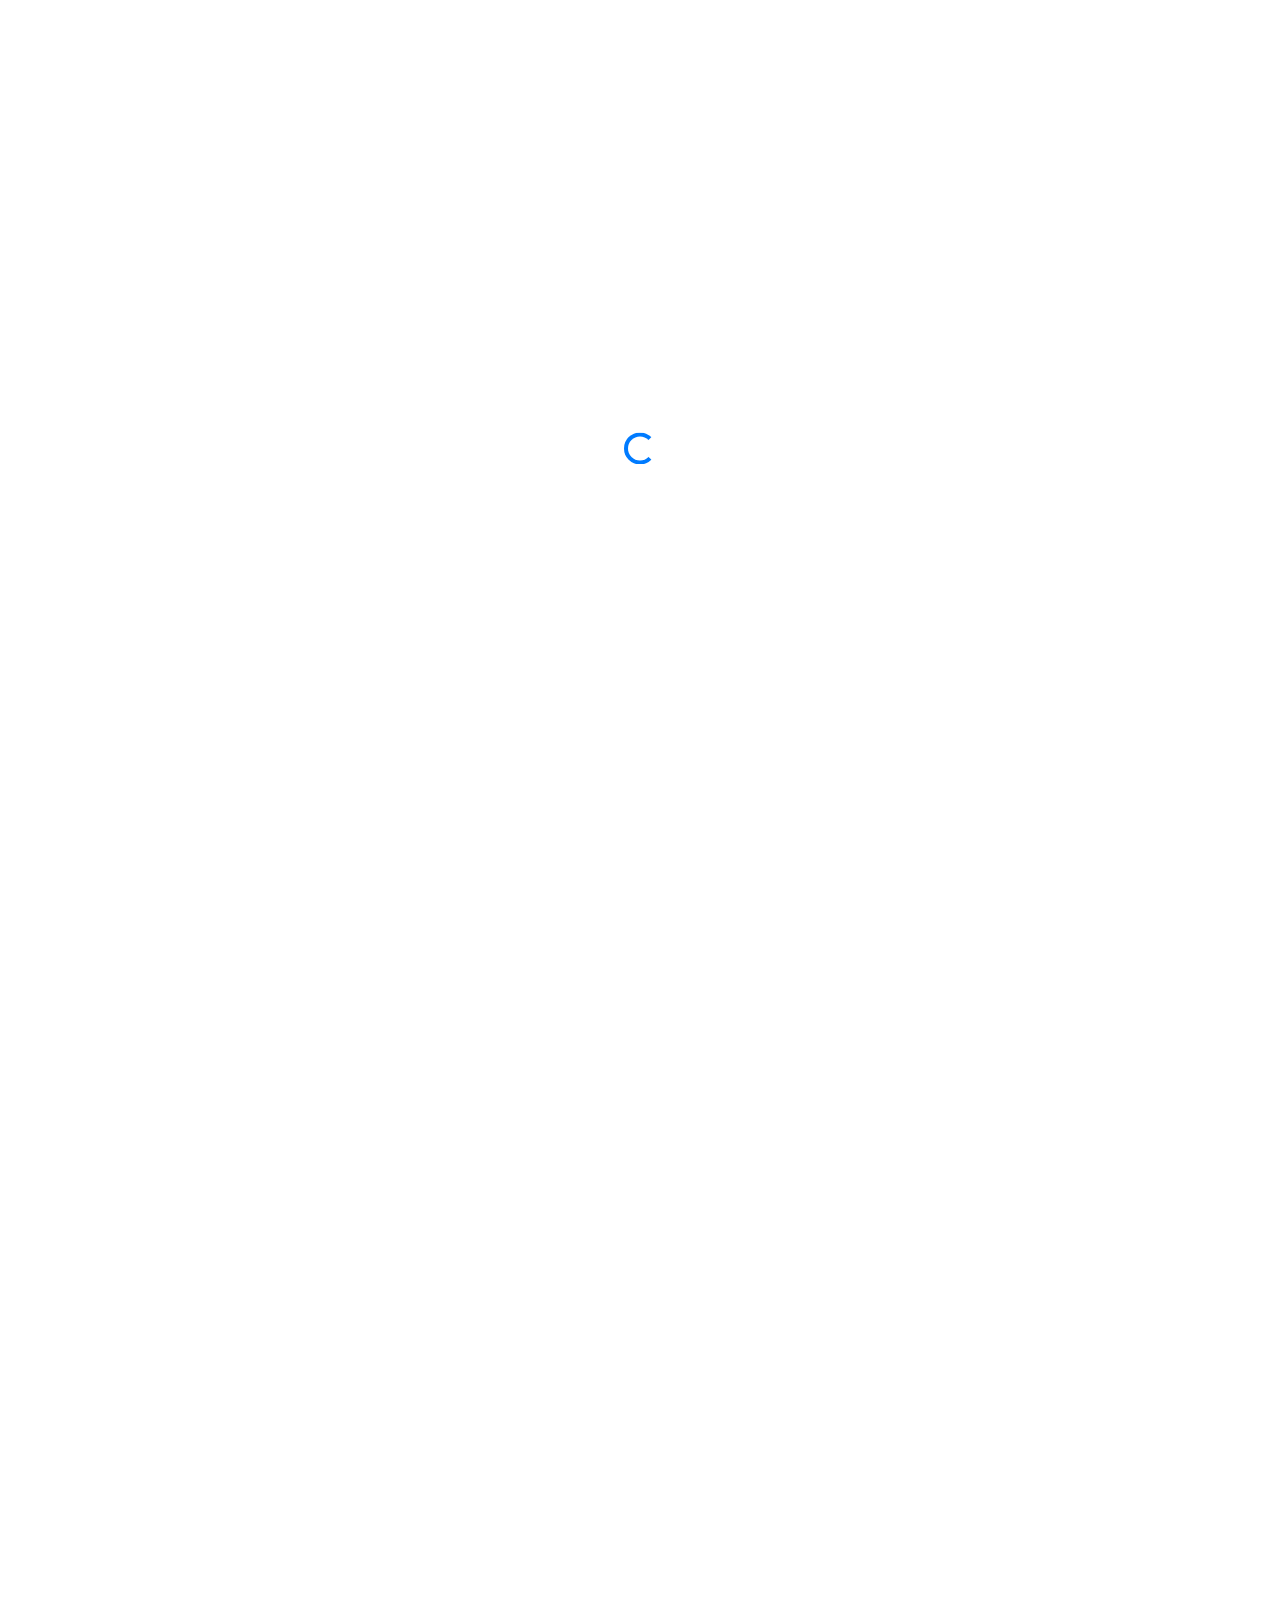
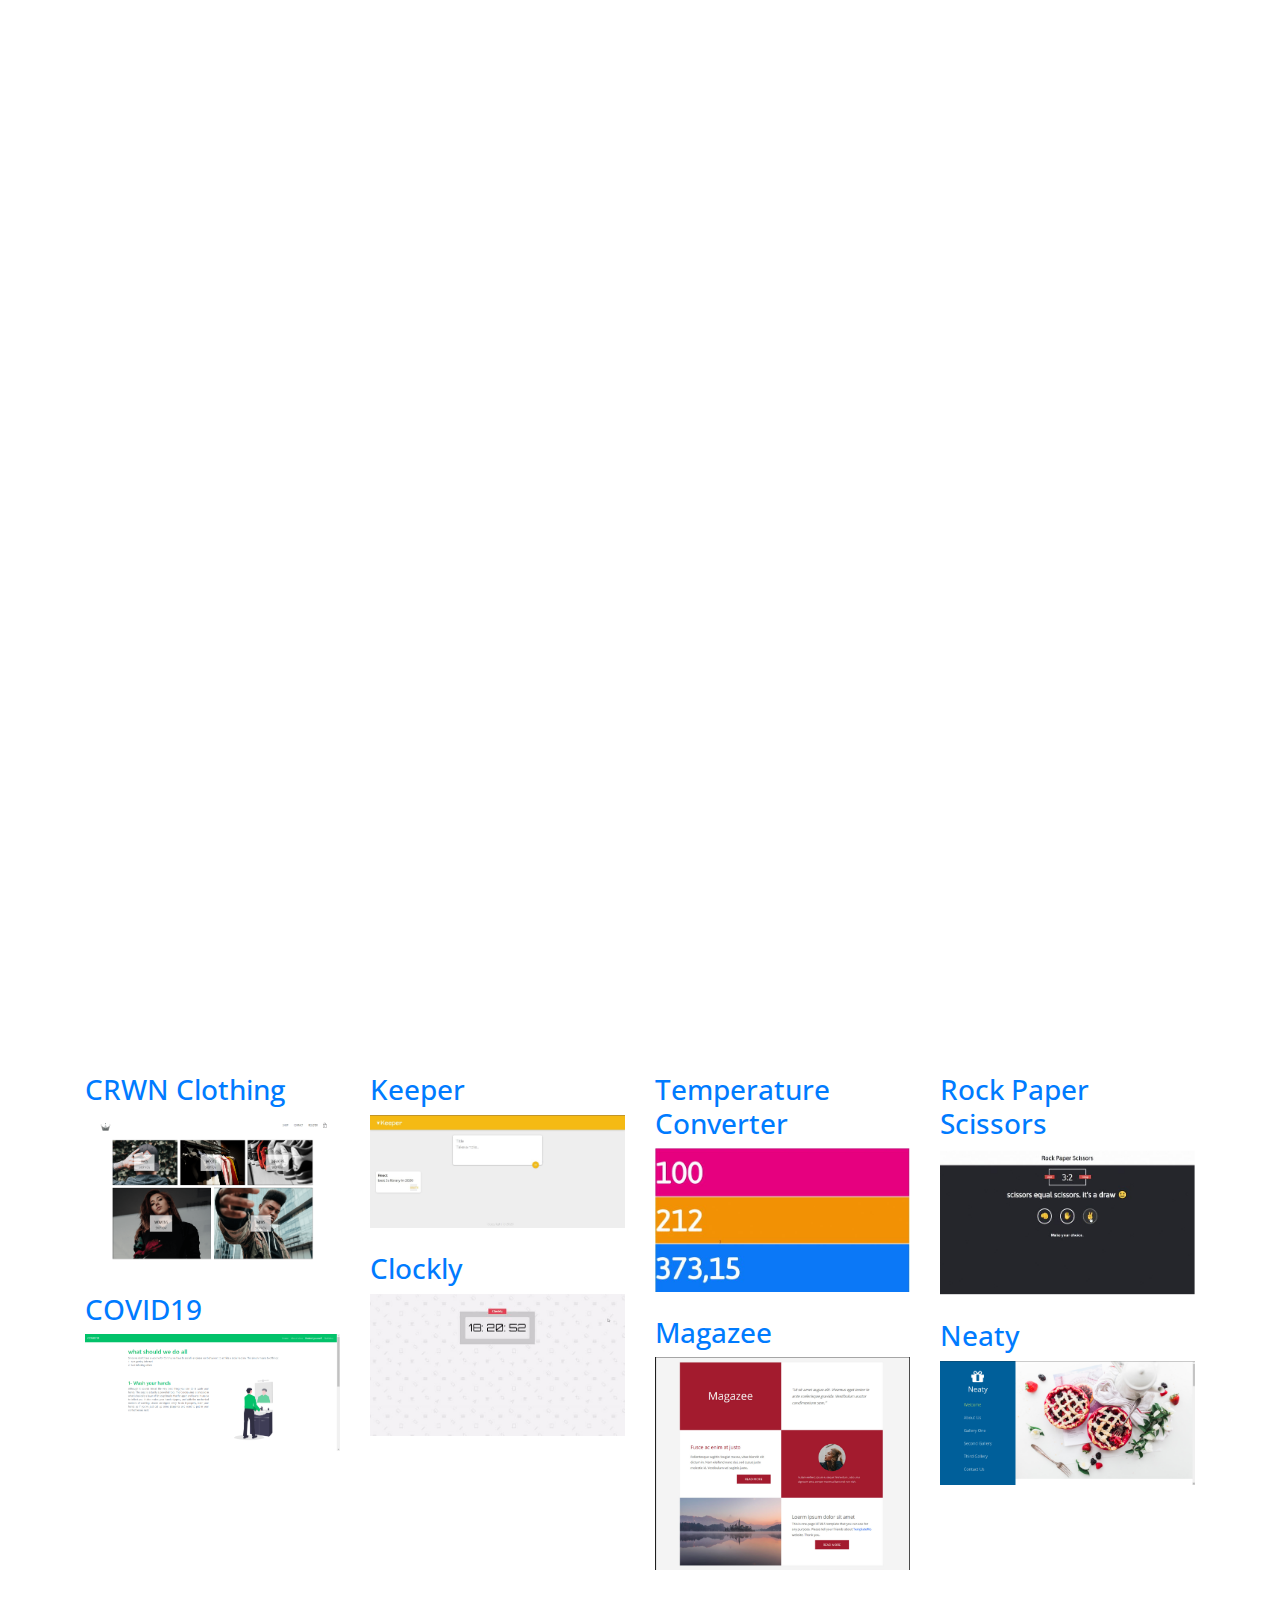
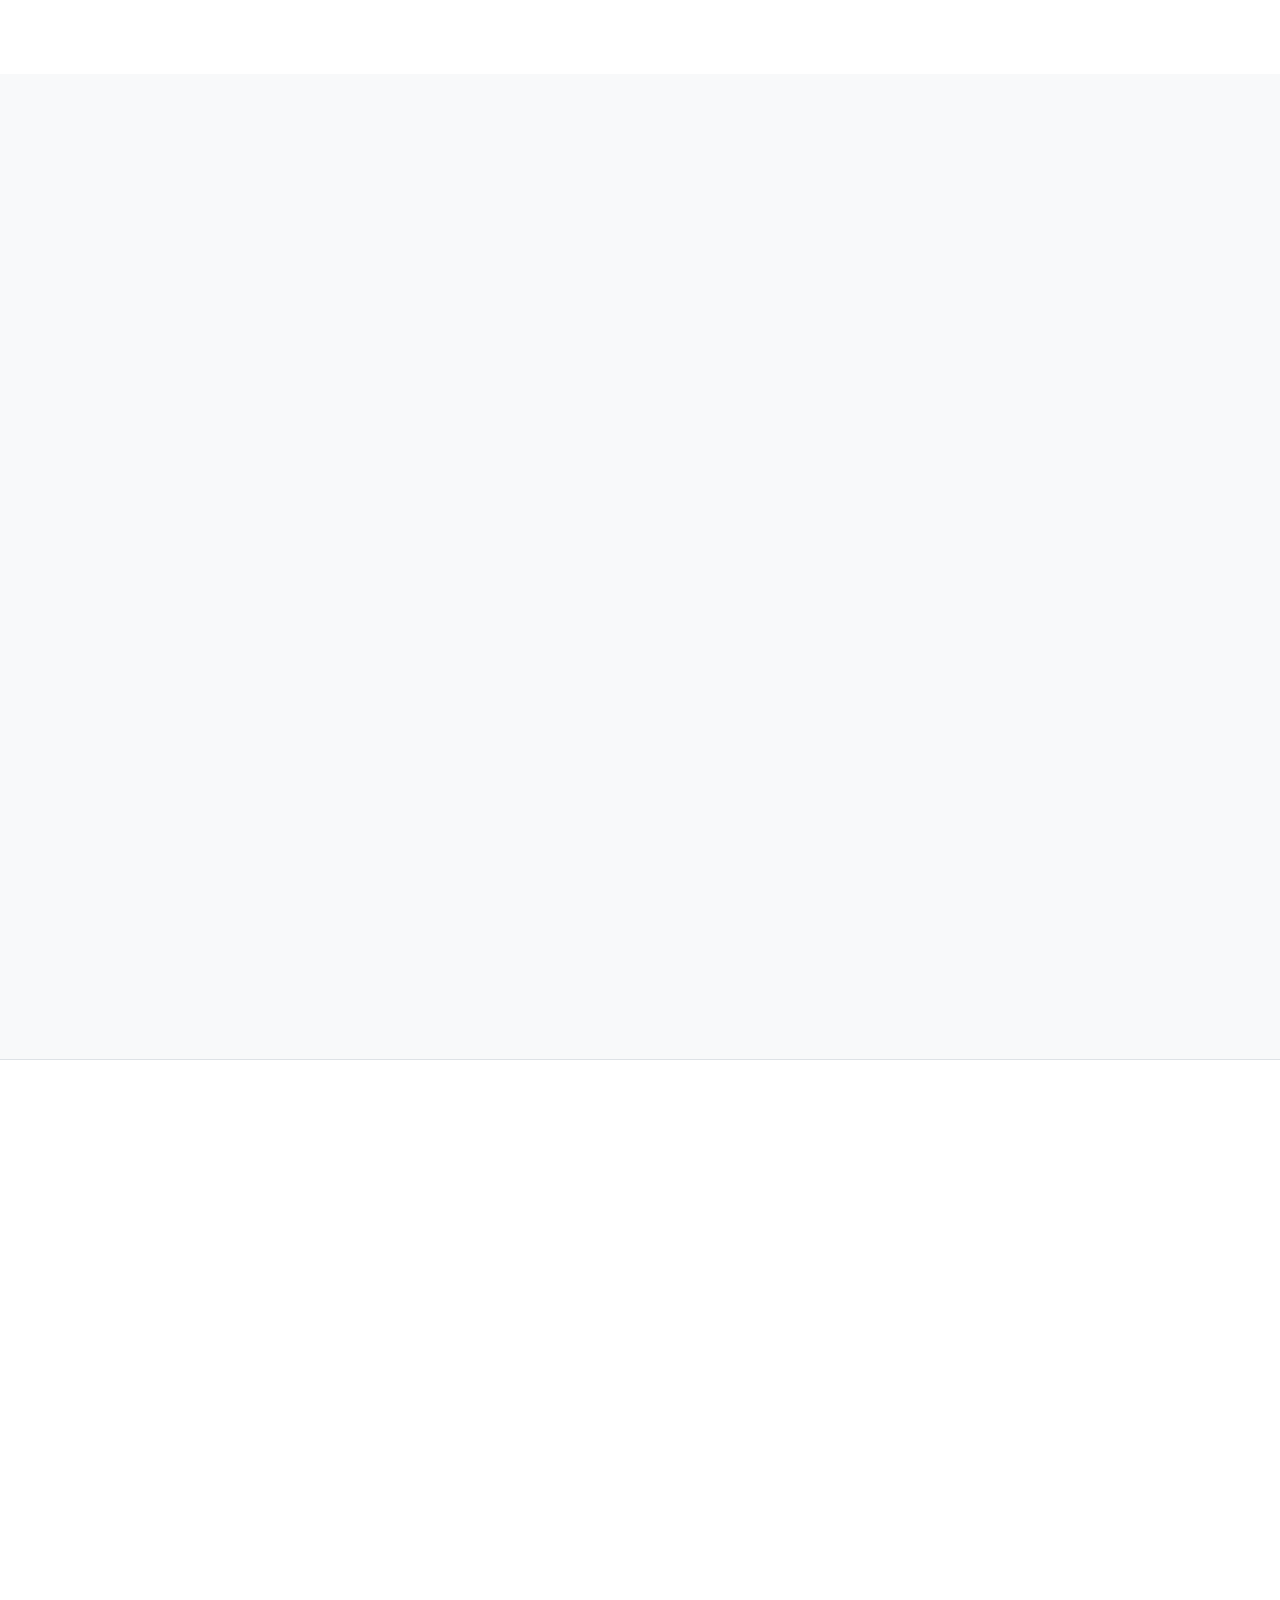
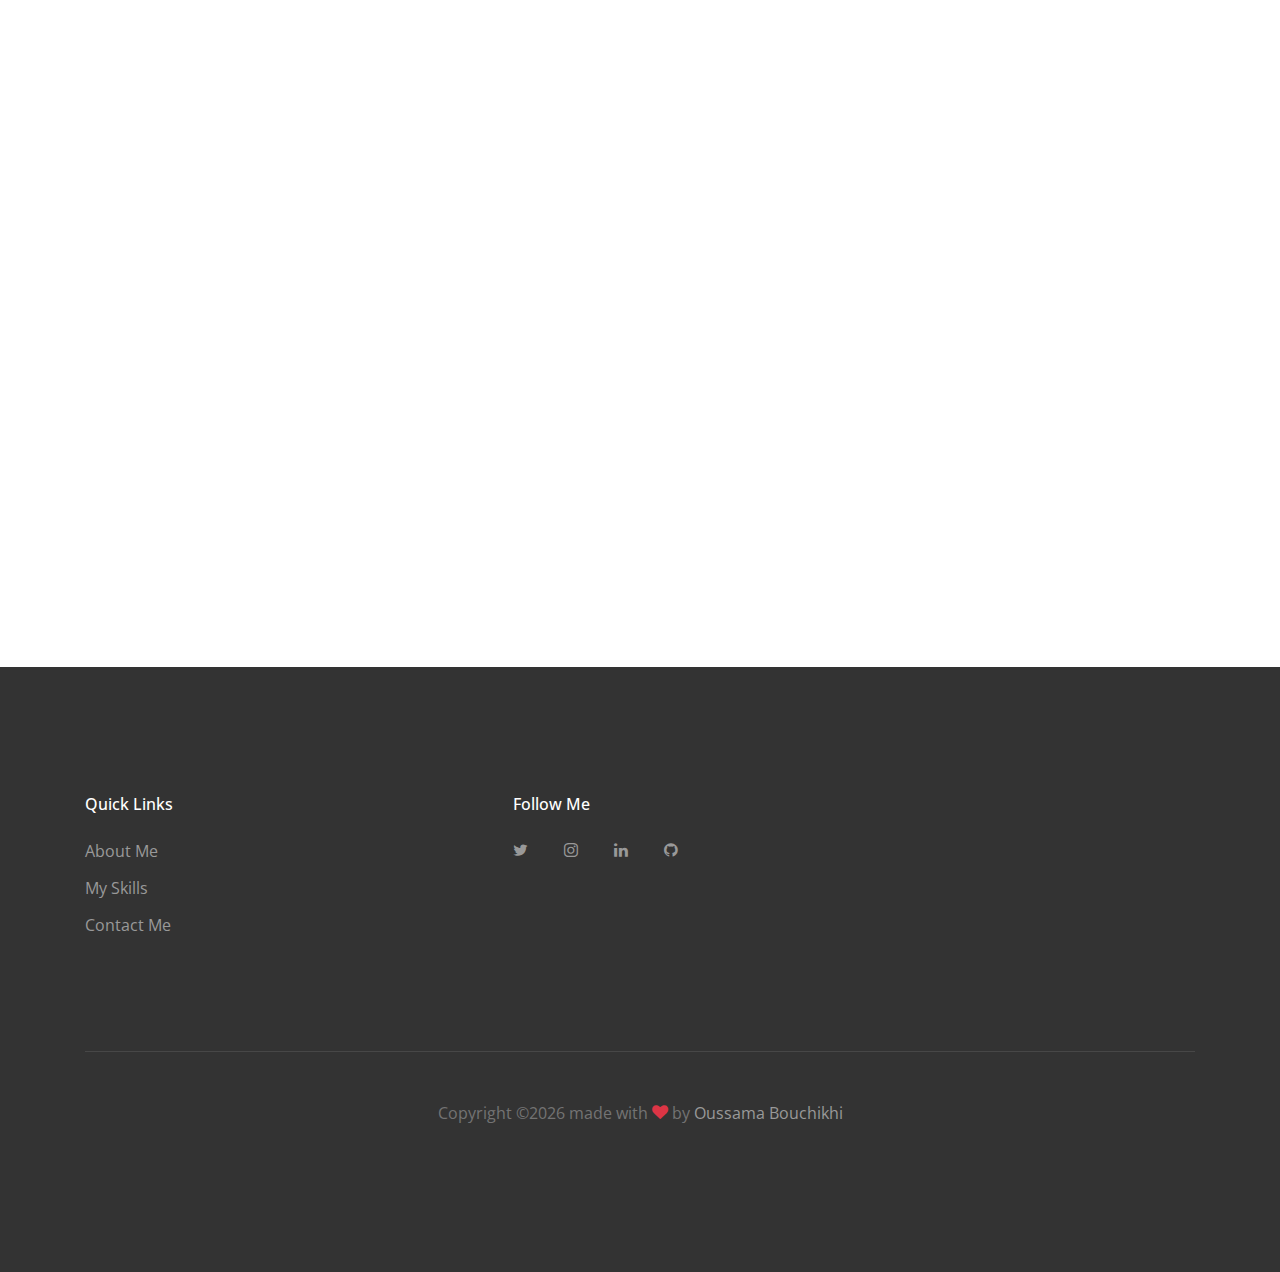
==== commit 1b8aaed6: "Update skills & projects sections & delete unnecessary files" ====
--- a/index.html
+++ b/index.html
@@ -204,12 +204,28 @@
             <button class="btn btn-primary active" data-filter="*">All</button>
             <button class="btn btn-primary" data-filter=".fullstack">Full Stack</button>
             <button class="btn btn-primary" data-filter=".frontend">Front End</button>
-            <button class="btn btn-primary" data-filter=".backend">Back End</button>
-            <button class="btn btn-primary" data-filter=".webdesign">Web Design</button>
+            <button class="btn btn-primary" data-filter=".backend" disabled>Back End</button>
+            <button class="btn btn-primary" data-filter=".webdesign" disabled>Web Design</button>
           </div>
         </div>
 
         <div id="posts" class="row no-gutter">
+          <!-- CRWN Clothing -->
+          <div class="item fullstack col-sm-6 col-md-4 col-lg-4 col-xl-3 mb-4">
+            <h3><a href="https://github.com/oussamabouchikhi/crwn-clothing" target="_blank">CRWN Clothing</a></h3>
+            <a href="images/crwn shop.png" class="item-wrap fancybox" data-fancybox="gallery2">
+              <span class="icon-search2"></span>
+              <img class="img-fluid" src="images/crwn shop.png">
+            </a>
+          </div>
+          <!-- Keeper -->
+          <div class="item frontend col-sm-6 col-md-4 col-lg-4 col-xl-3 mb-4">
+            <h3><a href="https://github.com/oussamabouchikhi/react_projects/tree/master/keeper" target="_blank">Keeper</a></h3>
+            <a href="images/Keeper.JPG" class="item-wrap fancybox" data-fancybox="gallery2">
+              <span class="icon-search2"></span>
+              <img class="img-fluid" src="images/Keeper.JPG">
+            </a>
+          </div>
           <!-- Temperature Converter -->
           <div class="item frontend col-sm-6 col-md-4 col-lg-4 col-xl-3 mb-4">
             <h3><a href="https://github.com/oussamabouchikhi/TemperatureConverter" target="_blank">Temperature Converter</a></h3>
@@ -234,14 +250,31 @@
               <img class="img-fluid" src="images/clockly.jpg">
             </a>
           </div>
-          <!-- Rock Paper Scissors -->
-          <div class="item frontend webdesign col-sm-6 col-md-4 col-lg-4 col-xl-3 mb-4">
-            <h3><a href="https://github.com/oussamabouchikhi/Spatial" target="_blank">Spatial</a></h3>
-            <a href="images/spatial-template.png" class="item-wrap fancybox" data-fancybox="gallery2">
-              <span class="icon-search2"></span>
-              <img class="img-fluid" src="images/spatial-template.png">
-            </a>
-          </div>
+          <!-- COVID19 -->
+          <div class="item frontend col-sm-6 col-md-4 col-lg-4 col-xl-3 mb-4">
+            <h3><a href="https://github.com/oussamabouchikhi/Covid19" target="_blank">COVID19</a></h3>
+            <a href="images/covid19.png" class="item-wrap fancybox" data-fancybox="gallery2">
+              <span class="icon-search2"></span>
+              <img class="img-fluid" src="images/covid19.png">
+            </a>
+          </div>
+          <!-- Magazee -->
+          <div class="item frontend col-sm-6 col-md-4 col-lg-4 col-xl-3 mb-4">
+            <h3><a href="https://github.com/oussamabouchikhi/Magazee" target="_blank">Magazee</a></h3>
+            <a href="images/magazee.png" class="item-wrap fancybox" data-fancybox="gallery2">
+              <span class="icon-search2"></span>
+              <img class="img-fluid" src="images/magazee.png">
+            </a>
+          </div>
+          <!-- Neaty -->
+          <div class="item frontend col-sm-6 col-md-4 col-lg-4 col-xl-3 mb-4">
+            <h3><a href="https://github.com/oussamabouchikhi/Neaty" target="_blank">Neaty</a></h3>
+            <a href="images/neaty.png" class="item-wrap fancybox" data-fancybox="gallery2">
+              <span class="icon-search2"></span>
+              <img class="img-fluid" src="images/neaty.png">
+            </a>
+          </div>
+
         </div>
       </div>
 
@@ -254,58 +287,13 @@
           <div class="col-12 text-center" data-aos="fade">
             <h2 class="section-title mb-3">My Skills</h2>
             <div class="skills">
-              <img src="images/html5.png" alt="html5">
-              <img src="images/css3.png" alt="css3">
-              <img src="images/javascript.png" alt="javascript">
-              <!-- <img src="images/php.png" alt="php"> -->
-              <img src="images/react.png" alt="react">
-              <img src="images/python.png" alt="python">
-              <!-- <img src="images/mysql2.png" alt="mysql"> -->
-              <img src="images/wordpress2.png" alt="wordpress">
+              <img src="images/skills.png" alt="skills">
             </div>
           </div>
         </div>
       </div>
     </section>
 
-
-    <!-- <section class="site-section" id="about-section">
-      <div class="container">
-        <div class="row mb-5">
-
-          <div class="col-lg-5 ml-auto mb-5 order-1 order-lg-2" data-aos="fade" data-aos="fade-up" data-aos-delay="">
-            <img src="images/about_1.jpg" alt="Image" class="img-fluid rounded">
-          </div>
-          <div class="col-lg-6 order-2 order-lg-1" data-aos="fade">
-
-            <div class="row">
-
-              <div class="col-md-12 mb-md-5 mb-0 col-lg-6" data-aos="fade-up" data-aos-delay="">
-                <div class="unit-4">
-                  <div class="unit-4-icon mr-4 mb-3"><span class="text-primary flaticon-head"></span></div>
-                  <div>
-                    <h3>Web &amp; Mobile Specialties</h3>
-                    <p>Lorem ipsum dolor sit amet consectetur adipisicing elit. Perferendis quis consect.</p>
-                    <p class="mb-0"><a href="#">Learn More</a></p>
-                  </div>
-                </div>
-              </div>
-              <div class="col-md-12 mb-md-5 mb-0 col-lg-6" data-aos="fade-up" data-aos-delay="100">
-                <div class="unit-4">
-                  <div class="unit-4-icon mr-4 mb-3"><span class="text-primary flaticon-smartphone"></span></div>
-                  <div>
-                    <h3>Intuitive Thinkers</h3>
-                    <p>Lorem ipsum dolor sit amet consectetur adipisicing elit. Perferendis quis.</p>
-                    <p class="mb-0"><a href="#">Learn More</a></p>
-                  </div>
-                </div>
-              </div>
-            </div>
-          </div>
-
-        </div>
-      </div>
-    </section> -->
 
     <section class="site-section bg-light" id="contact-section" data-aos="fade">
       <div class="container">
@@ -315,8 +303,6 @@
           </div>
         </div>
         <div class="row mb-5">
-
-
 
           <div class="col-md-4 text-center">
             <p class="mb-4">
@@ -339,13 +325,8 @@
         </div>
         <div class="row">
           <div class="col-md-12 mb-5">
-
-
-
             <form action="#" class="p-5 bg-white">
-
               <h2 class="h4 text-black mb-5">Contact Form</h2>
-
               <div class="row form-group">
                 <div class="col-md-6 mb-3 mb-md-0">
                   <label class="text-black" for="fname">First Name</label>
@@ -356,44 +337,34 @@
                   <input type="text" id="lname" class="form-control">
                 </div>
               </div>
-
               <div class="row form-group">
-
                 <div class="col-md-12">
                   <label class="text-black" for="email">Email</label>
                   <input type="email" id="email" class="form-control">
                 </div>
               </div>
-
               <div class="row form-group">
-
                 <div class="col-md-12">
                   <label class="text-black" for="subject">Subject</label>
                   <input type="subject" id="subject" class="form-control">
                 </div>
               </div>
-
               <div class="row form-group">
                 <div class="col-md-12">
                   <label class="text-black" for="message">Message</label>
                   <textarea name="message" id="message" cols="30" rows="7" class="form-control" placeholder="Write your notes or questions here..."></textarea>
                 </div>
               </div>
-
               <div class="row form-group">
                 <div class="col-md-12">
                   <input type="submit" value="Send Message" class="btn btn-primary btn-md text-white">
                 </div>
               </div>
-
-
             </form>
           </div>
-
         </div>
       </div>
     </section>
-
 
     <footer class="site-footer">
       <div class="container">
@@ -418,13 +389,12 @@
               </div>
             </div>
           </div>
-
         </div>
         <div class="row pt-5 mt-5 text-center">
           <div class="col-md-12">
             <div class="border-top pt-5">
               <p>
-                Copyright &copy;<script>document.write(new Date().getFullYear());</script> All rights reserved | This template is made with <i class="icon-heart text-danger" aria-hidden="true"></i> by <a href="https://colorlib.com" target="_blank" >Colorlib</a>
+                Copyright &copy;<script>document.write(new Date().getFullYear());</script> made with <i class="icon-heart text-danger" aria-hidden="true"></i> by <a href="https://github.com/oussamabouchikhi" target="_blank" >Oussama Bouchikhi</a>
               </p>
             </div>
           </div>
--- a/myOwnStyle.css
+++ b/myOwnStyle.css
@@ -1,17 +1,9 @@
 
 .skills {
-  margin: 50px auto;
+  display: flex;
+  justify-content: center;
 }
 
 .skills img {
-  width: 100px;
-  margin: 5px;
-  transition: all 0.3s ease-in-out;
-  filter: grayscale(100%);
-  opacity: 0.6;
+  width: 90%;
 }
-
-.skills img:hover {
-  filter: grayscale(0%);
-  opacity: 1;
-}
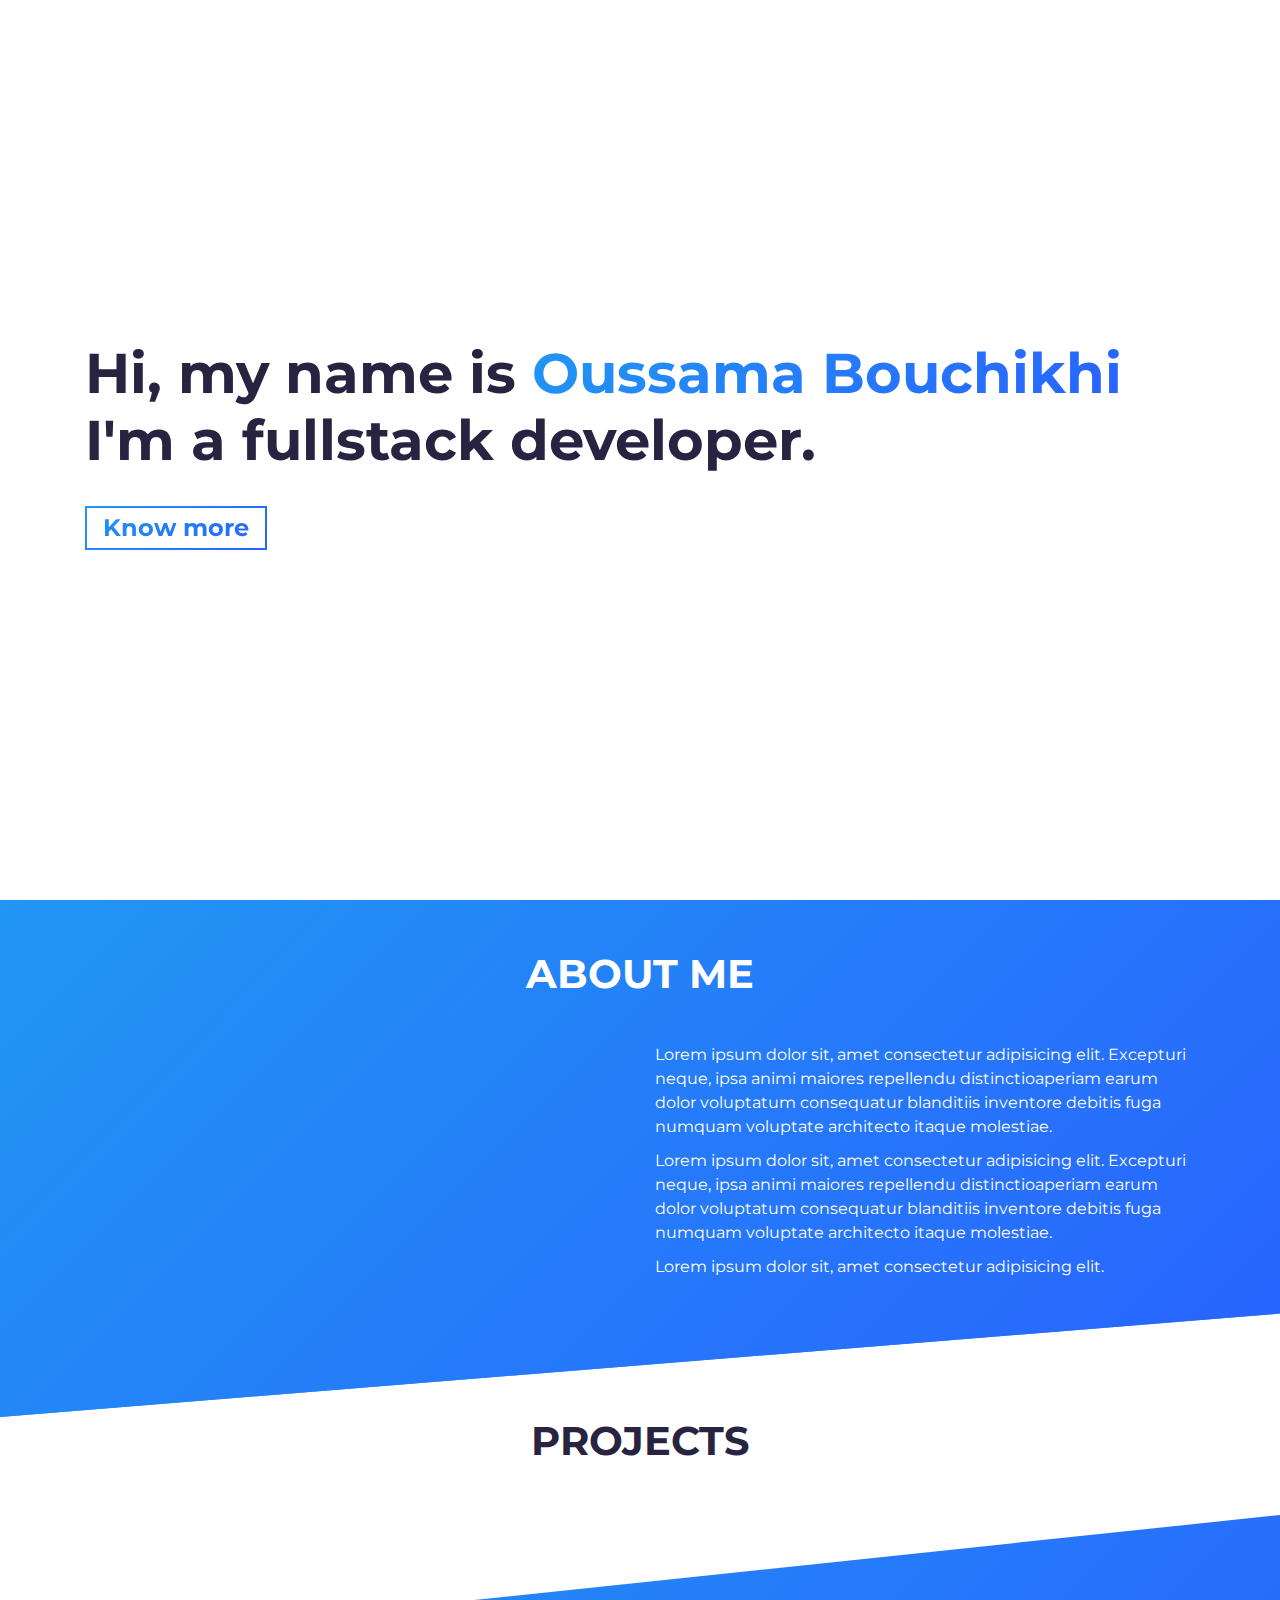
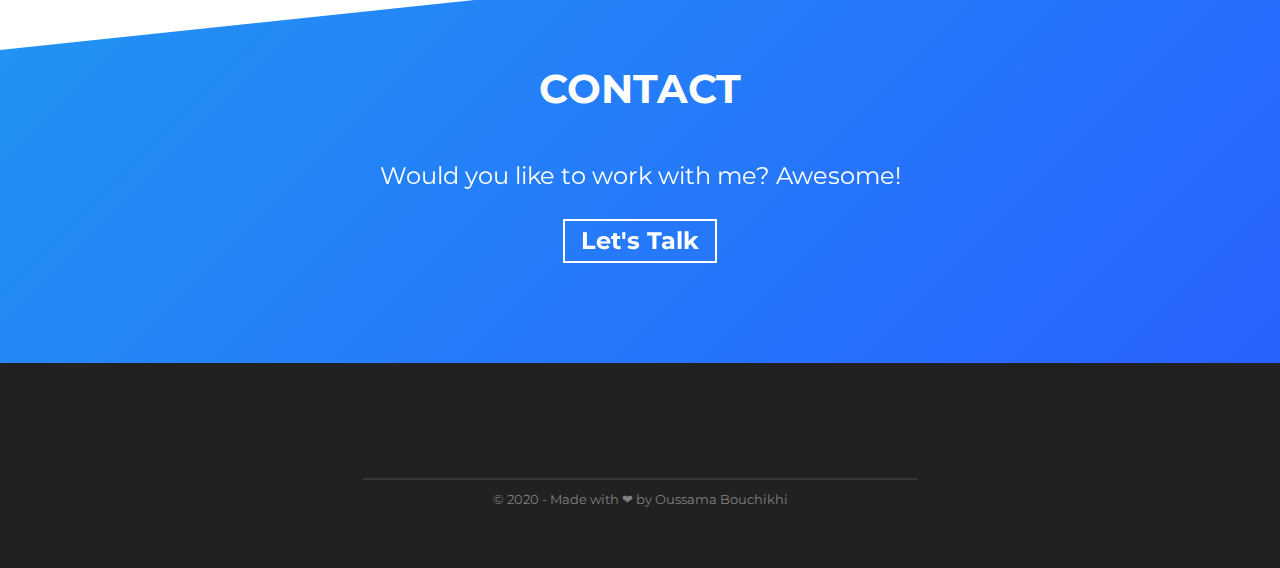
==== commit 8a2c2d42: "Updates" ====
--- a/index.html
+++ b/index.html
@@ -1,423 +1,11 @@
-<!doctype html>
-<html lang="en">
-  <head>
-    <title>Oussama Bouchikhi</title>
-    <meta charset="utf-8">
-    <meta name="viewport" content="width=device-width, initial-scale=1, shrink-to-fit=no">
-
-
-    <link href="https://fonts.googleapis.com/css?family=Open+Sans:300,400,700" rel="stylesheet">
-    <link rel="stylesheet" href="fonts/icomoon/style.css">
-
-    <link rel="stylesheet" href="css/bootstrap.min.css">
-    <link rel="stylesheet" href="css/jquery-ui.css">
-    <link rel="stylesheet" href="css/owl.carousel.min.css">
-    <link rel="stylesheet" href="css/owl.theme.default.min.css">
-    <link rel="stylesheet" href="css/owl.theme.default.min.css">
-
-    <link rel="stylesheet" href="css/jquery.fancybox.min.css">
-
-    <link rel="stylesheet" href="css/bootstrap-datepicker.css">
-
-    <link rel="stylesheet" href="fonts/flaticon/font/flaticon.css">
-
-    <link rel="stylesheet" href="css/aos.css">
-
-    <link rel="stylesheet" href="css/style.css">
-    <!-- My Custom Style -->
-    <link rel="stylesheet" href="myOwnStyle.css">
-
-  </head>
-  <body data-spy="scroll" data-target=".site-navbar-target" data-offset="300">
-
-
-  <div id="overlayer"></div>
-  <div class="loader">
-    <div class="spinner-border text-primary" role="status">
-      <span class="sr-only">Loading...</span>
-    </div>
-  </div>
-
-
-  <div class="site-wrap">
-
-    <div class="site-mobile-menu site-navbar-target">
-      <div class="site-mobile-menu-header">
-        <div class="site-mobile-menu-close mt-3">
-          <span class="icon-close2 js-menu-toggle"></span>
-        </div>
-      </div>
-      <div class="site-mobile-menu-body"></div>
-    </div>
-
-
-    <header class="site-navbar py-4 js-sticky-header site-navbar-target" role="banner">
-
-      <div class="container">
-        <div class="row align-items-center">
-
-          <div class="col-6 col-xl-2">
-            <h1 class="mb-0 site-logo"><a href="index.html" class="h2 mb-0">OB<span class="text-primary">.</span> </a></h1>
-          </div>
-
-          <div class="col-12 col-md-10 d-none d-xl-block">
-            <nav class="site-navigation position-relative text-right" role="navigation">
-              <ul class="site-menu main-menu js-clone-nav mr-auto d-none d-lg-block">
-                <li><a href="#home-section" class="nav-link">Home</a></li>
-                <li><a href="#about-section" class="nav-link">About Me</a></li>
-                <li><a href="#portfolio-section" class="nav-link">Portfolio</a></li>
-                <li><a href="#skills-section" class="nav-link">My Skills</a></li>
-                <li><a href="#contact-section" class="nav-link">Contact</a></li>
-              </ul>
-            </nav>
-          </div>
-
-          <div class="col-6 d-inline-block d-xl-none ml-md-0 py-3" style="position: relative; top: 3px;"><a href="#" class="site-menu-toggle js-menu-toggle float-right"><span class="icon-menu h3"></span></a></div>
-
-        </div>
-      </div>
-
-    </header>
-
-    <div class="site-blocks-cover overlay" style="background-image: url(images/overlay.png),url(images/img1.jpg);" data-aos="fade" id="home-section">
-      <div class="container">
-        <div class="row align-items-center justify-content-center">
-
-          <div class="col-md-8 mt-lg-5 text-center">
-            <h1 class="text-uppercase" data-aos="fade-up">Welcome</h1>
-            <p class="mb-5 desc"  data-aos="fade-up" data-aos-delay="100"></p>
-            <div data-aos="fade-up" data-aos-delay="100">
-              <a href="#contact-section" class="btn smoothscroll btn-primary mr-2 mb-2">Get In Touch</a>
-            </div>
-          </div>
-
-        </div>
-      </div>
-
-      <a href="#about-section" class="mouse smoothscroll">
-        <span class="mouse-icon">
-          <span class="mouse-wheel"></span>
-        </span>
-      </a>
-    </div>
-
-
-    <div class="site-section cta-big-image" id="about-section">
-      <div class="container">
-        <div class="row mb-5">
-          <div class="col-12 text-center" data-aos="fade">
-            <h2 class="section-title mb-3">About Me</h2>
-          </div>
-        </div>
-        <div class="row">
-          <div class="col-lg-6 mb-5" data-aos="fade-up" data-aos-delay="">
-            <figure class="circle-bg">
-            <img src="images/img.jpg" alt="Image" class="img-fluid">
-            </figure>
-          </div>
-          <div class="col-lg-5 ml-auto" data-aos="fade-up" data-aos-delay="100">
-            <div class="mb-4">
-              <h3 class="h3 mb-4 text-black">Full Stack Web Developer</h3>
-              <p>My name is Oussama Bouchikhi I'm a Computer Science student, I became addicted to programming since I attended university.</p>
-
-            </div>
-
-            <div class="mb-4">
-              <ul class="list-unstyled ul-check success">
-                <li>Learn</li>
-                <li>Code</li>
-                <li>Share</li>
-              </ul>
-            </div>
-
-          </div>
-        </div>
-      </div>
-    </div>
-
-    <section class="site-section">
-      <div class="container">
-
-        <div class="row mb-5 justify-content-center">
-          <div class="col-md-7 text-center">
-            <h2 class="section-title mb-3" data-aos="fade-up" data-aos-delay="">Features</h2>
-            <p class="lead" data-aos="fade-up" data-aos-delay="100">We provide high quality websites.</p>
-          </div>
-        </div>
-
-        <div class="row" >
-          <div class="col-lg-6 mb-5" data-aos="fade-up" data-aos-delay="">
-
-            <div class="owl-carousel slide-one-item-alt">
-              <img src="images/seo-friendly.jpg" alt="Image" class="img-fluid">
-              <img src="images/security.jpg" alt="Image" class="img-fluid">
-              <img src="images/performance.jpg" alt="Image" class="img-fluid">
-            </div>
-            <div class="custom-direction">
-              <a href="#" class="custom-prev"><span><span class="icon-keyboard_backspace"></span></span></a><a href="#" class="custom-next"><span><span class="icon-keyboard_backspace"></span></span></a>
-            </div>
-
-          </div>
-          <div class="col-lg-5 ml-auto" data-aos="fade-up" data-aos-delay="100">
-
-            <div class="owl-carousel slide-one-item-alt-text">
-              <div>
-                <h2 class="section-title mb-3">SEO Friendly</h2>
-                <p class="lead">SEO Friendly websites are the most visited.</p>
-                <p>Search Engine Optimization (SEO) is a methodology by which developers make websites best seen by 'crawlers,' or 'bots,' -- programs that roam the Internet looking for new content, categorizing it, and determining if content is worthy of inclusion in search results.</p>
-                <p><a href="https://www.quora.com/What-is-SEO-in-web-development" class="btn btn-primary mr-2 mb-2">Learn More</a></p>
-              </div>
-              <div>
-                <h2 class="section-title mb-3">Security</h2>
-                <p class="lead">Security is extreamly important in websites.</p>
-                <p>Website security requires vigilance in all aspects of website design and usage. This introductory article won't make you a website security guru, but it will help you understand where threats come from, and what you can do to harden your web application against the most common attacks.</p>
-
-                <p><a href="https://developer.mozilla.org/en-US/docs/Learn/Server-side/First_steps/Website_security" class="btn btn-primary mr-2 mb-2">Learn More</a></p>
-              </div>
-              <div>
-                <h2 class="section-title mb-3">High Performance</h2>
-                <p class="lead">Performance is major when it comes to website.</p>
-                <p>Website Load Speed Affects Your Ranking A significant SEO factor for Google is the speed at which your website downloads. In effect, slower websites are penalized with lower page rankings. Therefore, it is crucial that your website downloads data as quickly as possible to all kinds of devices—large and small.  If Your Website is Slow, You're Losing Business!</p>
-
-                <p><a href="https://www.stevesouders.com/blog/" class="btn btn-primary mr-2 mb-2">Learn More</a></p>
-              </div>
-
-            </div>
-
-          </div>
-        </div>
-      </div>
-    </section>
-
-    <section class="site-section" id="portfolio-section">
-
-      <div class="container">
-
-        <div class="row mb-3">
-          <div class="col-12 text-center" data-aos="fade">
-            <h2 class="section-title mb-3">Portfolio</h2>
-          </div>
-        </div>
-
-        <div class="row justify-content-center mb-5" data-aos="fade-up">
-          <div id="filters" class="filters text-center button-group col-md-7">
-            <button class="btn btn-primary active" data-filter="*">All</button>
-            <button class="btn btn-primary" data-filter=".fullstack">Full Stack</button>
-            <button class="btn btn-primary" data-filter=".frontend">Front End</button>
-            <button class="btn btn-primary" data-filter=".backend" disabled>Back End</button>
-            <button class="btn btn-primary" data-filter=".webdesign" disabled>Web Design</button>
-          </div>
-        </div>
-
-        <div id="posts" class="row no-gutter">
-          <!-- CRWN Clothing -->
-          <div class="item fullstack col-sm-6 col-md-4 col-lg-4 col-xl-3 mb-4">
-            <h3><a href="https://github.com/oussamabouchikhi/crwn-clothing" target="_blank">CRWN Clothing</a></h3>
-            <a href="images/crwn shop.png" class="item-wrap fancybox" data-fancybox="gallery2">
-              <span class="icon-search2"></span>
-              <img class="img-fluid" src="images/crwn shop.png">
-            </a>
-          </div>
-          <!-- Keeper -->
-          <div class="item frontend col-sm-6 col-md-4 col-lg-4 col-xl-3 mb-4">
-            <h3><a href="https://github.com/oussamabouchikhi/react_projects/tree/master/keeper" target="_blank">Keeper</a></h3>
-            <a href="images/Keeper.JPG" class="item-wrap fancybox" data-fancybox="gallery2">
-              <span class="icon-search2"></span>
-              <img class="img-fluid" src="images/Keeper.JPG">
-            </a>
-          </div>
-          <!-- Temperature Converter -->
-          <div class="item frontend col-sm-6 col-md-4 col-lg-4 col-xl-3 mb-4">
-            <h3><a href="https://github.com/oussamabouchikhi/TemperatureConverter" target="_blank">Temperature Converter</a></h3>
-            <a href="images/temperature-converter.jpg" class="item-wrap fancybox" data-fancybox="gallery2">
-              <span class="icon-search2"></span>
-              <img class="img-fluid" src="images/temperature-converter.jpg">
-            </a>
-          </div>
-          <!-- Rock Paper Scissors -->
-          <div class="item frontend col-sm-6 col-md-4 col-lg-4 col-xl-3 mb-4">
-            <h3><a href="https://github.com/oussamabouchikhi/rock_paper_scissors" target="_blank">Rock Paper Scissors</a></h3>
-            <a href="images/rock-paper-scissors.jpg" class="item-wrap fancybox" data-fancybox="gallery2">
-              <span class="icon-search2"></span>
-              <img class="img-fluid" src="images/rock-paper-scissors.jpg">
-            </a>
-          </div>
-          <!-- Clockly -->
-          <div class="item frontend col-sm-6 col-md-4 col-lg-4 col-xl-3 mb-4">
-            <h3><a href="https://github.com/oussamabouchikhi/clockly" target="_blank">Clockly</a></h3>
-            <a href="images/clockly.jpg" class="item-wrap fancybox" data-fancybox="gallery2">
-              <span class="icon-search2"></span>
-              <img class="img-fluid" src="images/clockly.jpg">
-            </a>
-          </div>
-          <!-- COVID19 -->
-          <div class="item frontend col-sm-6 col-md-4 col-lg-4 col-xl-3 mb-4">
-            <h3><a href="https://github.com/oussamabouchikhi/Covid19" target="_blank">COVID19</a></h3>
-            <a href="images/covid19.png" class="item-wrap fancybox" data-fancybox="gallery2">
-              <span class="icon-search2"></span>
-              <img class="img-fluid" src="images/covid19.png">
-            </a>
-          </div>
-          <!-- Magazee -->
-          <div class="item frontend col-sm-6 col-md-4 col-lg-4 col-xl-3 mb-4">
-            <h3><a href="https://github.com/oussamabouchikhi/Magazee" target="_blank">Magazee</a></h3>
-            <a href="images/magazee.png" class="item-wrap fancybox" data-fancybox="gallery2">
-              <span class="icon-search2"></span>
-              <img class="img-fluid" src="images/magazee.png">
-            </a>
-          </div>
-          <!-- Neaty -->
-          <div class="item frontend col-sm-6 col-md-4 col-lg-4 col-xl-3 mb-4">
-            <h3><a href="https://github.com/oussamabouchikhi/Neaty" target="_blank">Neaty</a></h3>
-            <a href="images/neaty.png" class="item-wrap fancybox" data-fancybox="gallery2">
-              <span class="icon-search2"></span>
-              <img class="img-fluid" src="images/neaty.png">
-            </a>
-          </div>
-
-        </div>
-      </div>
-
-    </section>
-
-
-    <section class="site-section border-bottom bg-light" id="skills-section">
-      <div class="container">
-        <div class="row mb-5">
-          <div class="col-12 text-center" data-aos="fade">
-            <h2 class="section-title mb-3">My Skills</h2>
-            <div class="skills">
-              <img src="images/skills.png" alt="skills">
-            </div>
-          </div>
-        </div>
-      </div>
-    </section>
-
-
-    <section class="site-section bg-light" id="contact-section" data-aos="fade">
-      <div class="container">
-        <div class="row mb-5">
-          <div class="col-12 text-center">
-            <h2 class="section-title mb-3">Contact Me</h2>
-          </div>
-        </div>
-        <div class="row mb-5">
-
-          <div class="col-md-4 text-center">
-            <p class="mb-4">
-              <span class="icon-room d-block h4 text-primary"></span>
-              <span>Oran, Algeria</span>
-            </p>
-          </div>
-          <div class="col-md-4 text-center">
-            <p class="mb-4">
-              <span class="icon-phone d-block h4 text-primary"></span>
-              <a href="#">+213 552 443 212</a>
-            </p>
-          </div>
-          <div class="col-md-4 text-center">
-            <p class="mb-0">
-              <span class="icon-mail_outline d-block h4 text-primary"></span>
-              <a href="#">oussamabouchikhi700@gmail.com</a>
-            </p>
-          </div>
-        </div>
-        <div class="row">
-          <div class="col-md-12 mb-5">
-            <form action="#" class="p-5 bg-white">
-              <h2 class="h4 text-black mb-5">Contact Form</h2>
-              <div class="row form-group">
-                <div class="col-md-6 mb-3 mb-md-0">
-                  <label class="text-black" for="fname">First Name</label>
-                  <input type="text" id="fname" class="form-control">
-                </div>
-                <div class="col-md-6">
-                  <label class="text-black" for="lname">Last Name</label>
-                  <input type="text" id="lname" class="form-control">
-                </div>
-              </div>
-              <div class="row form-group">
-                <div class="col-md-12">
-                  <label class="text-black" for="email">Email</label>
-                  <input type="email" id="email" class="form-control">
-                </div>
-              </div>
-              <div class="row form-group">
-                <div class="col-md-12">
-                  <label class="text-black" for="subject">Subject</label>
-                  <input type="subject" id="subject" class="form-control">
-                </div>
-              </div>
-              <div class="row form-group">
-                <div class="col-md-12">
-                  <label class="text-black" for="message">Message</label>
-                  <textarea name="message" id="message" cols="30" rows="7" class="form-control" placeholder="Write your notes or questions here..."></textarea>
-                </div>
-              </div>
-              <div class="row form-group">
-                <div class="col-md-12">
-                  <input type="submit" value="Send Message" class="btn btn-primary btn-md text-white">
-                </div>
-              </div>
-            </form>
-          </div>
-        </div>
-      </div>
-    </section>
-
-    <footer class="site-footer">
-      <div class="container">
-        <div class="row">
-          <div class="col-md-9">
-            <div class="row">
-              <div class="col-md-6 ml-auto">
-                <h2 class="footer-heading mb-4">Quick Links</h2>
-                <ul class="list-unstyled">
-                  <li><a href="#about-section" class="smoothscroll">About Me</a></li>
-                  <li><a href="#skills-section" class="smoothscroll">My Skills</a></li>
-                  <li><a href="#contact-section" class="smoothscroll">Contact Me</a></li>
-                </ul>
-              </div>
-              <div class="col-md-6">
-                <h2 class="footer-heading mb-4">Follow Me</h2>
-                <!-- <a href="https://www.facebook.com/oussama.bouchikhi.98" class="pl-0 pr-3"><span class="icon-facebook"></span></a> -->
-                <a href="https://twitter.com/oussTh3boss" class="pl-0 pr-3"><span class="icon-twitter"></span></a>
-                <a href="https://www.instagram.com/ousstheboss/" class="pl-3 pr-3"><span class="icon-instagram"></span></a>
-                <a href="https://www.linkedin.com/in/oussama-bouchikhi-49a0b6193/" class="pl-3 pr-3"><span class="icon-linkedin"></span></a>
-                <a href="https://github.com/oussamabouchikhi" class="pl-3 pr-3"><span class="icon-github"></span></a>
-              </div>
-            </div>
-          </div>
-        </div>
-        <div class="row pt-5 mt-5 text-center">
-          <div class="col-md-12">
-            <div class="border-top pt-5">
-              <p>
-                Copyright &copy;<script>document.write(new Date().getFullYear());</script> made with <i class="icon-heart text-danger" aria-hidden="true"></i> by <a href="https://github.com/oussamabouchikhi" target="_blank" >Oussama Bouchikhi</a>
-              </p>
-            </div>
-          </div>
-        </div>
-      </div>
-    </footer>
-
-  </div> <!-- .site-wrap -->
-
-  <script src="js/jquery-3.3.1.min.js"></script>
-  <script src="js/jquery-ui.js"></script>
-  <script src="js/popper.min.js"></script>
-  <script src="js/bootstrap.min.js"></script>
-  <script src="js/owl.carousel.min.js"></script>
-  <script src="js/jquery.countdown.min.js"></script>
-  <script src="js/jquery.easing.1.3.js"></script>
-  <script src="js/aos.js"></script>
-  <script src="js/jquery.fancybox.min.js"></script>
-  <script src="js/jquery.sticky.js"></script>
-  <script src="js/isotope.pkgd.min.js"></script>
-
-
-  <script src="js/main.js"></script>
-
-  </body>
-</html>
+<!DOCTYPE html><html lang="en"><head><meta charSet="utf-8"/><meta http-equiv="x-ua-compatible" content="ie=edge"/><meta name="viewport" content="width=device-width, initial-scale=1, shrink-to-fit=no"/><style data-href="/oussamabouchikhi.github.io/styles.f32d97b1f26ddf152f11.css">@import url(https://fonts.googleapis.com/css?family=Montserrat:400,700&display=swap);
+/*!
+ * Bootstrap v4.5.2 (https://getbootstrap.com/)
+ * Copyright 2011-2020 The Bootstrap Authors
+ * Copyright 2011-2020 Twitter, Inc.
+ * Licensed under MIT (https://github.com/twbs/bootstrap/blob/main/LICENSE)
+ */:root{--blue:#007bff;--indigo:#6610f2;--purple:#6f42c1;--pink:#e83e8c;--red:#dc3545;--orange:#fd7e14;--yellow:#ffc107;--green:#28a745;--teal:#20c997;--cyan:#17a2b8;--white:#fff;--gray:#6c757d;--gray-dark:#343a40;--primary:#007bff;--secondary:#6c757d;--success:#28a745;--info:#17a2b8;--warning:#ffc107;--danger:#dc3545;--light:#f8f9fa;--dark:#343a40;--breakpoint-xs:0;--breakpoint-sm:576px;--breakpoint-md:768px;--breakpoint-lg:992px;--breakpoint-xl:1200px;--font-family-sans-serif:-apple-system,BlinkMacSystemFont,"Segoe UI",Roboto,"Helvetica Neue",Arial,"Noto Sans",sans-serif,"Apple Color Emoji","Segoe UI Emoji","Segoe UI Symbol","Noto Color Emoji";--font-family-monospace:SFMono-Regular,Menlo,Monaco,Consolas,"Liberation Mono","Courier New",monospace}*,:after,:before{box-sizing:border-box}html{font-family:sans-serif;line-height:1.15;-webkit-text-size-adjust:100%;-webkit-tap-highlight-color:transparent}article,aside,figcaption,figure,footer,header,hgroup,main,nav,section{display:block}body{margin:0;font-family:-apple-system,BlinkMacSystemFont,Segoe UI,Roboto,Helvetica Neue,Arial,Noto Sans,sans-serif,Apple Color Emoji,Segoe UI Emoji,Segoe UI Symbol,Noto Color Emoji;font-size:1rem;font-weight:400;line-height:1.5;color:#212529;text-align:left;background-color:#fff}[tabindex="-1"]:focus:not(:focus-visible){outline:0!important}hr{box-sizing:content-box;height:0;overflow:visible}h1,h2,h3,h4,h5,h6{margin-top:0;margin-bottom:.5rem}p{margin-top:0;margin-bottom:1rem}abbr[data-original-title],abbr[title]{text-decoration:underline;-webkit-text-decoration:underline dotted;text-decoration:underline dotted;cursor:help;border-bottom:0;-webkit-text-decoration-skip-ink:none;text-decoration-skip-ink:none}address{font-style:normal;line-height:inherit}address,dl,ol,ul{margin-bottom:1rem}dl,ol,ul{margin-top:0}ol ol,ol ul,ul ol,ul ul{margin-bottom:0}dt{font-weight:700}dd{margin-bottom:.5rem;margin-left:0}blockquote{margin:0 0 1rem}b,strong{font-weight:bolder}small{font-size:80%}sub,sup{position:relative;font-size:75%;line-height:0;vertical-align:baseline}sub{bottom:-.25em}sup{top:-.5em}a{color:#007bff;text-decoration:none;background-color:transparent}a:hover{color:#0056b3;text-decoration:underline}a:not([href]):not([class]),a:not([href]):not([class]):hover{color:inherit;text-decoration:none}code,kbd,pre,samp{font-family:SFMono-Regular,Menlo,Monaco,Consolas,Liberation Mono,Courier New,monospace;font-size:1em}pre{margin-top:0;margin-bottom:1rem;overflow:auto;-ms-overflow-style:scrollbar}figure{margin:0 0 1rem}img{border-style:none}img,svg{vertical-align:middle}svg{overflow:hidden}table{border-collapse:collapse}caption{padding-top:.75rem;padding-bottom:.75rem;color:#6c757d;text-align:left;caption-side:bottom}th{text-align:inherit}label{display:inline-block;margin-bottom:.5rem}button{border-radius:0}button:focus{outline:1px dotted;outline:5px auto -webkit-focus-ring-color}button,input,optgroup,select,textarea{margin:0;font-family:inherit;font-size:inherit;line-height:inherit}button,input{overflow:visible}button,select{text-transform:none}[role=button]{cursor:pointer}select{word-wrap:normal}[type=button],[type=reset],[type=submit],button{-webkit-appearance:button}[type=button]:not(:disabled),[type=reset]:not(:disabled),[type=submit]:not(:disabled),button:not(:disabled){cursor:pointer}[type=button]::-moz-focus-inner,[type=reset]::-moz-focus-inner,[type=submit]::-moz-focus-inner,button::-moz-focus-inner{padding:0;border-style:none}input[type=checkbox],input[type=radio]{box-sizing:border-box;padding:0}textarea{overflow:auto;resize:vertical}fieldset{min-width:0;padding:0;margin:0;border:0}legend{display:block;width:100%;max-width:100%;padding:0;margin-bottom:.5rem;font-size:1.5rem;line-height:inherit;color:inherit;white-space:normal}progress{vertical-align:baseline}[type=number]::-webkit-inner-spin-button,[type=number]::-webkit-outer-spin-button{height:auto}[type=search]{outline-offset:-2px;-webkit-appearance:none}[type=search]::-webkit-search-decoration{-webkit-appearance:none}::-webkit-file-upload-button{font:inherit;-webkit-appearance:button}output{display:inline-block}summary{display:list-item;cursor:pointer}template{display:none}[hidden]{display:none!important}.h1,.h2,.h3,.h4,.h5,.h6,h1,h2,h3,h4,h5,h6{margin-bottom:.5rem;font-weight:500;line-height:1.2}.h1,h1{font-size:2.5rem}.h2,h2{font-size:2rem}.h3,h3{font-size:1.75rem}.h4,h4{font-size:1.5rem}.h5,h5{font-size:1.25rem}.h6,h6{font-size:1rem}.lead{font-size:1.25rem;font-weight:300}.display-1{font-size:6rem}.display-1,.display-2{font-weight:300;line-height:1.2}.display-2{font-size:5.5rem}.display-3{font-size:4.5rem}.display-3,.display-4{font-weight:300;line-height:1.2}.display-4{font-size:3.5rem}hr{margin-top:1rem;margin-bottom:1rem;border:0;border-top:1px solid rgba(0,0,0,.1)}.small,small{font-size:80%;font-weight:400}.mark,mark{padding:.2em;background-color:#fcf8e3}.list-inline,.list-unstyled{padding-left:0;list-style:none}.list-inline-item{display:inline-block}.list-inline-item:not(:last-child){margin-right:.5rem}.initialism{font-size:90%;text-transform:uppercase}.blockquote{margin-bottom:1rem;font-size:1.25rem}.blockquote-footer{display:block;font-size:80%;color:#6c757d}.blockquote-footer:before{content:"\2014\A0"}.img-fluid,.img-thumbnail{max-width:100%;height:auto}.img-thumbnail{padding:.25rem;background-color:#fff;border:1px solid #dee2e6;border-radius:.25rem}.figure{display:inline-block}.figure-img{margin-bottom:.5rem;line-height:1}.figure-caption{font-size:90%;color:#6c757d}code{font-size:87.5%;color:#e83e8c;word-wrap:break-word}a>code{color:inherit}kbd{padding:.2rem .4rem;font-size:87.5%;color:#fff;background-color:#212529;border-radius:.2rem}kbd kbd{padding:0;font-size:100%;font-weight:700}pre{display:block;font-size:87.5%;color:#212529}pre code{font-size:inherit;color:inherit;word-break:normal}.pre-scrollable{max-height:340px;overflow-y:scroll}.container,.container-fluid,.container-lg,.container-md,.container-sm,.container-xl{width:100%;padding-right:15px;padding-left:15px;margin-right:auto;margin-left:auto}@media (min-width:576px){.container,.container-sm{max-width:540px}}@media (min-width:768px){.container,.container-md,.container-sm{max-width:720px}}@media (min-width:992px){.container,.container-lg,.container-md,.container-sm{max-width:960px}}@media (min-width:1200px){.container,.container-lg,.container-md,.container-sm,.container-xl{max-width:1140px}}.row{display:flex;flex-wrap:wrap;margin-right:-15px;margin-left:-15px}.no-gutters{margin-right:0;margin-left:0}.no-gutters>.col,.no-gutters>[class*=col-]{padding-right:0;padding-left:0}.col,.col-1,.col-2,.col-3,.col-4,.col-5,.col-6,.col-7,.col-8,.col-9,.col-10,.col-11,.col-12,.col-auto,.col-lg,.col-lg-1,.col-lg-2,.col-lg-3,.col-lg-4,.col-lg-5,.col-lg-6,.col-lg-7,.col-lg-8,.col-lg-9,.col-lg-10,.col-lg-11,.col-lg-12,.col-lg-auto,.col-md,.col-md-1,.col-md-2,.col-md-3,.col-md-4,.col-md-5,.col-md-6,.col-md-7,.col-md-8,.col-md-9,.col-md-10,.col-md-11,.col-md-12,.col-md-auto,.col-sm,.col-sm-1,.col-sm-2,.col-sm-3,.col-sm-4,.col-sm-5,.col-sm-6,.col-sm-7,.col-sm-8,.col-sm-9,.col-sm-10,.col-sm-11,.col-sm-12,.col-sm-auto,.col-xl,.col-xl-1,.col-xl-2,.col-xl-3,.col-xl-4,.col-xl-5,.col-xl-6,.col-xl-7,.col-xl-8,.col-xl-9,.col-xl-10,.col-xl-11,.col-xl-12,.col-xl-auto{position:relative;width:100%;padding-right:15px;padding-left:15px}.col{flex-basis:0;flex-grow:1;max-width:100%}.row-cols-1>*{flex:0 0 100%;max-width:100%}.row-cols-2>*{flex:0 0 50%;max-width:50%}.row-cols-3>*{flex:0 0 33.333333%;max-width:33.333333%}.row-cols-4>*{flex:0 0 25%;max-width:25%}.row-cols-5>*{flex:0 0 20%;max-width:20%}.row-cols-6>*{flex:0 0 16.666667%;max-width:16.666667%}.col-auto{flex:0 0 auto;width:auto;max-width:100%}.col-1{flex:0 0 8.333333%;max-width:8.333333%}.col-2{flex:0 0 16.666667%;max-width:16.666667%}.col-3{flex:0 0 25%;max-width:25%}.col-4{flex:0 0 33.333333%;max-width:33.333333%}.col-5{flex:0 0 41.666667%;max-width:41.666667%}.col-6{flex:0 0 50%;max-width:50%}.col-7{flex:0 0 58.333333%;max-width:58.333333%}.col-8{flex:0 0 66.666667%;max-width:66.666667%}.col-9{flex:0 0 75%;max-width:75%}.col-10{flex:0 0 83.333333%;max-width:83.333333%}.col-11{flex:0 0 91.666667%;max-width:91.666667%}.col-12{flex:0 0 100%;max-width:100%}.order-first{order:-1}.order-last{order:13}.order-0{order:0}.order-1{order:1}.order-2{order:2}.order-3{order:3}.order-4{order:4}.order-5{order:5}.order-6{order:6}.order-7{order:7}.order-8{order:8}.order-9{order:9}.order-10{order:10}.order-11{order:11}.order-12{order:12}.offset-1{margin-left:8.333333%}.offset-2{margin-left:16.666667%}.offset-3{margin-left:25%}.offset-4{margin-left:33.333333%}.offset-5{margin-left:41.666667%}.offset-6{margin-left:50%}.offset-7{margin-left:58.333333%}.offset-8{margin-left:66.666667%}.offset-9{margin-left:75%}.offset-10{margin-left:83.333333%}.offset-11{margin-left:91.666667%}@media (min-width:576px){.col-sm{flex-basis:0;flex-grow:1;max-width:100%}.row-cols-sm-1>*{flex:0 0 100%;max-width:100%}.row-cols-sm-2>*{flex:0 0 50%;max-width:50%}.row-cols-sm-3>*{flex:0 0 33.333333%;max-width:33.333333%}.row-cols-sm-4>*{flex:0 0 25%;max-width:25%}.row-cols-sm-5>*{flex:0 0 20%;max-width:20%}.row-cols-sm-6>*{flex:0 0 16.666667%;max-width:16.666667%}.col-sm-auto{flex:0 0 auto;width:auto;max-width:100%}.col-sm-1{flex:0 0 8.333333%;max-width:8.333333%}.col-sm-2{flex:0 0 16.666667%;max-width:16.666667%}.col-sm-3{flex:0 0 25%;max-width:25%}.col-sm-4{flex:0 0 33.333333%;max-width:33.333333%}.col-sm-5{flex:0 0 41.666667%;max-width:41.666667%}.col-sm-6{flex:0 0 50%;max-width:50%}.col-sm-7{flex:0 0 58.333333%;max-width:58.333333%}.col-sm-8{flex:0 0 66.666667%;max-width:66.666667%}.col-sm-9{flex:0 0 75%;max-width:75%}.col-sm-10{flex:0 0 83.333333%;max-width:83.333333%}.col-sm-11{flex:0 0 91.666667%;max-width:91.666667%}.col-sm-12{flex:0 0 100%;max-width:100%}.order-sm-first{order:-1}.order-sm-last{order:13}.order-sm-0{order:0}.order-sm-1{order:1}.order-sm-2{order:2}.order-sm-3{order:3}.order-sm-4{order:4}.order-sm-5{order:5}.order-sm-6{order:6}.order-sm-7{order:7}.order-sm-8{order:8}.order-sm-9{order:9}.order-sm-10{order:10}.order-sm-11{order:11}.order-sm-12{order:12}.offset-sm-0{margin-left:0}.offset-sm-1{margin-left:8.333333%}.offset-sm-2{margin-left:16.666667%}.offset-sm-3{margin-left:25%}.offset-sm-4{margin-left:33.333333%}.offset-sm-5{margin-left:41.666667%}.offset-sm-6{margin-left:50%}.offset-sm-7{margin-left:58.333333%}.offset-sm-8{margin-left:66.666667%}.offset-sm-9{margin-left:75%}.offset-sm-10{margin-left:83.333333%}.offset-sm-11{margin-left:91.666667%}}@media (min-width:768px){.col-md{flex-basis:0;flex-grow:1;max-width:100%}.row-cols-md-1>*{flex:0 0 100%;max-width:100%}.row-cols-md-2>*{flex:0 0 50%;max-width:50%}.row-cols-md-3>*{flex:0 0 33.333333%;max-width:33.333333%}.row-cols-md-4>*{flex:0 0 25%;max-width:25%}.row-cols-md-5>*{flex:0 0 20%;max-width:20%}.row-cols-md-6>*{flex:0 0 16.666667%;max-width:16.666667%}.col-md-auto{flex:0 0 auto;width:auto;max-width:100%}.col-md-1{flex:0 0 8.333333%;max-width:8.333333%}.col-md-2{flex:0 0 16.666667%;max-width:16.666667%}.col-md-3{flex:0 0 25%;max-width:25%}.col-md-4{flex:0 0 33.333333%;max-width:33.333333%}.col-md-5{flex:0 0 41.666667%;max-width:41.666667%}.col-md-6{flex:0 0 50%;max-width:50%}.col-md-7{flex:0 0 58.333333%;max-width:58.333333%}.col-md-8{flex:0 0 66.666667%;max-width:66.666667%}.col-md-9{flex:0 0 75%;max-width:75%}.col-md-10{flex:0 0 83.333333%;max-width:83.333333%}.col-md-11{flex:0 0 91.666667%;max-width:91.666667%}.col-md-12{flex:0 0 100%;max-width:100%}.order-md-first{order:-1}.order-md-last{order:13}.order-md-0{order:0}.order-md-1{order:1}.order-md-2{order:2}.order-md-3{order:3}.order-md-4{order:4}.order-md-5{order:5}.order-md-6{order:6}.order-md-7{order:7}.order-md-8{order:8}.order-md-9{order:9}.order-md-10{order:10}.order-md-11{order:11}.order-md-12{order:12}.offset-md-0{margin-left:0}.offset-md-1{margin-left:8.333333%}.offset-md-2{margin-left:16.666667%}.offset-md-3{margin-left:25%}.offset-md-4{margin-left:33.333333%}.offset-md-5{margin-left:41.666667%}.offset-md-6{margin-left:50%}.offset-md-7{margin-left:58.333333%}.offset-md-8{margin-left:66.666667%}.offset-md-9{margin-left:75%}.offset-md-10{margin-left:83.333333%}.offset-md-11{margin-left:91.666667%}}@media (min-width:992px){.col-lg{flex-basis:0;flex-grow:1;max-width:100%}.row-cols-lg-1>*{flex:0 0 100%;max-width:100%}.row-cols-lg-2>*{flex:0 0 50%;max-width:50%}.row-cols-lg-3>*{flex:0 0 33.333333%;max-width:33.333333%}.row-cols-lg-4>*{flex:0 0 25%;max-width:25%}.row-cols-lg-5>*{flex:0 0 20%;max-width:20%}.row-cols-lg-6>*{flex:0 0 16.666667%;max-width:16.666667%}.col-lg-auto{flex:0 0 auto;width:auto;max-width:100%}.col-lg-1{flex:0 0 8.333333%;max-width:8.333333%}.col-lg-2{flex:0 0 16.666667%;max-width:16.666667%}.col-lg-3{flex:0 0 25%;max-width:25%}.col-lg-4{flex:0 0 33.333333%;max-width:33.333333%}.col-lg-5{flex:0 0 41.666667%;max-width:41.666667%}.col-lg-6{flex:0 0 50%;max-width:50%}.col-lg-7{flex:0 0 58.333333%;max-width:58.333333%}.col-lg-8{flex:0 0 66.666667%;max-width:66.666667%}.col-lg-9{flex:0 0 75%;max-width:75%}.col-lg-10{flex:0 0 83.333333%;max-width:83.333333%}.col-lg-11{flex:0 0 91.666667%;max-width:91.666667%}.col-lg-12{flex:0 0 100%;max-width:100%}.order-lg-first{order:-1}.order-lg-last{order:13}.order-lg-0{order:0}.order-lg-1{order:1}.order-lg-2{order:2}.order-lg-3{order:3}.order-lg-4{order:4}.order-lg-5{order:5}.order-lg-6{order:6}.order-lg-7{order:7}.order-lg-8{order:8}.order-lg-9{order:9}.order-lg-10{order:10}.order-lg-11{order:11}.order-lg-12{order:12}.offset-lg-0{margin-left:0}.offset-lg-1{margin-left:8.333333%}.offset-lg-2{margin-left:16.666667%}.offset-lg-3{margin-left:25%}.offset-lg-4{margin-left:33.333333%}.offset-lg-5{margin-left:41.666667%}.offset-lg-6{margin-left:50%}.offset-lg-7{margin-left:58.333333%}.offset-lg-8{margin-left:66.666667%}.offset-lg-9{margin-left:75%}.offset-lg-10{margin-left:83.333333%}.offset-lg-11{margin-left:91.666667%}}@media (min-width:1200px){.col-xl{flex-basis:0;flex-grow:1;max-width:100%}.row-cols-xl-1>*{flex:0 0 100%;max-width:100%}.row-cols-xl-2>*{flex:0 0 50%;max-width:50%}.row-cols-xl-3>*{flex:0 0 33.333333%;max-width:33.333333%}.row-cols-xl-4>*{flex:0 0 25%;max-width:25%}.row-cols-xl-5>*{flex:0 0 20%;max-width:20%}.row-cols-xl-6>*{flex:0 0 16.666667%;max-width:16.666667%}.col-xl-auto{flex:0 0 auto;width:auto;max-width:100%}.col-xl-1{flex:0 0 8.333333%;max-width:8.333333%}.col-xl-2{flex:0 0 16.666667%;max-width:16.666667%}.col-xl-3{flex:0 0 25%;max-width:25%}.col-xl-4{flex:0 0 33.333333%;max-width:33.333333%}.col-xl-5{flex:0 0 41.666667%;max-width:41.666667%}.col-xl-6{flex:0 0 50%;max-width:50%}.col-xl-7{flex:0 0 58.333333%;max-width:58.333333%}.col-xl-8{flex:0 0 66.666667%;max-width:66.666667%}.col-xl-9{flex:0 0 75%;max-width:75%}.col-xl-10{flex:0 0 83.333333%;max-width:83.333333%}.col-xl-11{flex:0 0 91.666667%;max-width:91.666667%}.col-xl-12{flex:0 0 100%;max-width:100%}.order-xl-first{order:-1}.order-xl-last{order:13}.order-xl-0{order:0}.order-xl-1{order:1}.order-xl-2{order:2}.order-xl-3{order:3}.order-xl-4{order:4}.order-xl-5{order:5}.order-xl-6{order:6}.order-xl-7{order:7}.order-xl-8{order:8}.order-xl-9{order:9}.order-xl-10{order:10}.order-xl-11{order:11}.order-xl-12{order:12}.offset-xl-0{margin-left:0}.offset-xl-1{margin-left:8.333333%}.offset-xl-2{margin-left:16.666667%}.offset-xl-3{margin-left:25%}.offset-xl-4{margin-left:33.333333%}.offset-xl-5{margin-left:41.666667%}.offset-xl-6{margin-left:50%}.offset-xl-7{margin-left:58.333333%}.offset-xl-8{margin-left:66.666667%}.offset-xl-9{margin-left:75%}.offset-xl-10{margin-left:83.333333%}.offset-xl-11{margin-left:91.666667%}}.table{width:100%;margin-bottom:1rem;color:#212529}.table td,.table th{padding:.75rem;vertical-align:top;border-top:1px solid #dee2e6}.table thead th{vertical-align:bottom;border-bottom:2px solid #dee2e6}.table tbody+tbody{border-top:2px solid #dee2e6}.table-sm td,.table-sm th{padding:.3rem}.table-bordered,.table-bordered td,.table-bordered th{border:1px solid #dee2e6}.table-bordered thead td,.table-bordered thead th{border-bottom-width:2px}.table-borderless tbody+tbody,.table-borderless td,.table-borderless th,.table-borderless thead th{border:0}.table-striped tbody tr:nth-of-type(odd){background-color:rgba(0,0,0,.05)}.table-hover tbody tr:hover{color:#212529;background-color:rgba(0,0,0,.075)}.table-primary,.table-primary>td,.table-primary>th{background-color:#b8daff}.table-primary tbody+tbody,.table-primary td,.table-primary th,.table-primary thead th{border-color:#7abaff}.table-hover .table-primary:hover,.table-hover .table-primary:hover>td,.table-hover .table-primary:hover>th{background-color:#9fcdff}.table-secondary,.table-secondary>td,.table-secondary>th{background-color:#d6d8db}.table-secondary tbody+tbody,.table-secondary td,.table-secondary th,.table-secondary thead th{border-color:#b3b7bb}.table-hover .table-secondary:hover,.table-hover .table-secondary:hover>td,.table-hover .table-secondary:hover>th{background-color:#c8cbcf}.table-success,.table-success>td,.table-success>th{background-color:#c3e6cb}.table-success tbody+tbody,.table-success td,.table-success th,.table-success thead th{border-color:#8fd19e}.table-hover .table-success:hover,.table-hover .table-success:hover>td,.table-hover .table-success:hover>th{background-color:#b1dfbb}.table-info,.table-info>td,.table-info>th{background-color:#bee5eb}.table-info tbody+tbody,.table-info td,.table-info th,.table-info thead th{border-color:#86cfda}.table-hover .table-info:hover,.table-hover .table-info:hover>td,.table-hover .table-info:hover>th{background-color:#abdde5}.table-warning,.table-warning>td,.table-warning>th{background-color:#ffeeba}.table-warning tbody+tbody,.table-warning td,.table-warning th,.table-warning thead th{border-color:#ffdf7e}.table-hover .table-warning:hover,.table-hover .table-warning:hover>td,.table-hover .table-warning:hover>th{background-color:#ffe8a1}.table-danger,.table-danger>td,.table-danger>th{background-color:#f5c6cb}.table-danger tbody+tbody,.table-danger td,.table-danger th,.table-danger thead th{border-color:#ed969e}.table-hover .table-danger:hover,.table-hover .table-danger:hover>td,.table-hover .table-danger:hover>th{background-color:#f1b0b7}.table-light,.table-light>td,.table-light>th{background-color:#fdfdfe}.table-light tbody+tbody,.table-light td,.table-light th,.table-light thead th{border-color:#fbfcfc}.table-hover .table-light:hover,.table-hover .table-light:hover>td,.table-hover .table-light:hover>th{background-color:#ececf6}.table-dark,.table-dark>td,.table-dark>th{background-color:#c6c8ca}.table-dark tbody+tbody,.table-dark td,.table-dark th,.table-dark thead th{border-color:#95999c}.table-hover .table-dark:hover,.table-hover .table-dark:hover>td,.table-hover .table-dark:hover>th{background-color:#b9bbbe}.table-active,.table-active>td,.table-active>th,.table-hover .table-active:hover,.table-hover .table-active:hover>td,.table-hover .table-active:hover>th{background-color:rgba(0,0,0,.075)}.table .thead-dark th{color:#fff;background-color:#343a40;border-color:#454d55}.table .thead-light th{color:#495057;background-color:#e9ecef;border-color:#dee2e6}.table-dark{color:#fff;background-color:#343a40}.table-dark td,.table-dark th,.table-dark thead th{border-color:#454d55}.table-dark.table-bordered{border:0}.table-dark.table-striped tbody tr:nth-of-type(odd){background-color:hsla(0,0%,100%,.05)}.table-dark.table-hover tbody tr:hover{color:#fff;background-color:hsla(0,0%,100%,.075)}@media (max-width:575.98px){.table-responsive-sm{display:block;width:100%;overflow-x:auto;-webkit-overflow-scrolling:touch}.table-responsive-sm>.table-bordered{border:0}}@media (max-width:767.98px){.table-responsive-md{display:block;width:100%;overflow-x:auto;-webkit-overflow-scrolling:touch}.table-responsive-md>.table-bordered{border:0}}@media (max-width:991.98px){.table-responsive-lg{display:block;width:100%;overflow-x:auto;-webkit-overflow-scrolling:touch}.table-responsive-lg>.table-bordered{border:0}}@media (max-width:1199.98px){.table-responsive-xl{display:block;width:100%;overflow-x:auto;-webkit-overflow-scrolling:touch}.table-responsive-xl>.table-bordered{border:0}}.table-responsive{display:block;width:100%;overflow-x:auto;-webkit-overflow-scrolling:touch}.table-responsive>.table-bordered{border:0}.form-control{display:block;width:100%;height:calc(1.5em + .75rem + 2px);padding:.375rem .75rem;font-size:1rem;font-weight:400;line-height:1.5;color:#495057;background-color:#fff;background-clip:padding-box;border:1px solid #ced4da;border-radius:.25rem;transition:border-color .15s ease-in-out,box-shadow .15s ease-in-out}@media (prefers-reduced-motion:reduce){.form-control{transition:none}}.form-control::-ms-expand{background-color:transparent;border:0}.form-control:-moz-focusring{color:transparent;text-shadow:0 0 0 #495057}.form-control:focus{color:#495057;background-color:#fff;border-color:#80bdff;outline:0;box-shadow:0 0 0 .2rem rgba(0,123,255,.25)}.form-control::-webkit-input-placeholder{color:#6c757d;opacity:1}.form-control:-ms-input-placeholder{color:#6c757d;opacity:1}.form-control::-ms-input-placeholder{color:#6c757d;opacity:1}.form-control::placeholder{color:#6c757d;opacity:1}.form-control:disabled,.form-control[readonly]{background-color:#e9ecef;opacity:1}input[type=date].form-control,input[type=datetime-local].form-control,input[type=month].form-control,input[type=time].form-control{-webkit-appearance:none;-moz-appearance:none;appearance:none}select.form-control:focus::-ms-value{color:#495057;background-color:#fff}.form-control-file,.form-control-range{display:block;width:100%}.col-form-label{padding-top:calc(.375rem + 1px);padding-bottom:calc(.375rem + 1px);margin-bottom:0;font-size:inherit;line-height:1.5}.col-form-label-lg{padding-top:calc(.5rem + 1px);padding-bottom:calc(.5rem + 1px);font-size:1.25rem;line-height:1.5}.col-form-label-sm{padding-top:calc(.25rem + 1px);padding-bottom:calc(.25rem + 1px);font-size:.875rem;line-height:1.5}.form-control-plaintext{display:block;width:100%;padding:.375rem 0;margin-bottom:0;font-size:1rem;line-height:1.5;color:#212529;background-color:transparent;border:solid transparent;border-width:1px 0}.form-control-plaintext.form-control-lg,.form-control-plaintext.form-control-sm{padding-right:0;padding-left:0}.form-control-sm{height:calc(1.5em + .5rem + 2px);padding:.25rem .5rem;font-size:.875rem;line-height:1.5;border-radius:.2rem}.form-control-lg{height:calc(1.5em + 1rem + 2px);padding:.5rem 1rem;font-size:1.25rem;line-height:1.5;border-radius:.3rem}select.form-control[multiple],select.form-control[size],textarea.form-control{height:auto}.form-group{margin-bottom:1rem}.form-text{display:block;margin-top:.25rem}.form-row{display:flex;flex-wrap:wrap;margin-right:-5px;margin-left:-5px}.form-row>.col,.form-row>[class*=col-]{padding-right:5px;padding-left:5px}.form-check{position:relative;display:block;padding-left:1.25rem}.form-check-input{position:absolute;margin-top:.3rem;margin-left:-1.25rem}.form-check-input:disabled~.form-check-label,.form-check-input[disabled]~.form-check-label{color:#6c757d}.form-check-label{margin-bottom:0}.form-check-inline{display:inline-flex;align-items:center;padding-left:0;margin-right:.75rem}.form-check-inline .form-check-input{position:static;margin-top:0;margin-right:.3125rem;margin-left:0}.valid-feedback{display:none;width:100%;margin-top:.25rem;font-size:80%;color:#28a745}.valid-tooltip{position:absolute;top:100%;left:0;z-index:5;display:none;max-width:100%;padding:.25rem .5rem;margin-top:.1rem;font-size:.875rem;line-height:1.5;color:#fff;background-color:rgba(40,167,69,.9);border-radius:.25rem}.is-valid~.valid-feedback,.is-valid~.valid-tooltip,.was-validated :valid~.valid-feedback,.was-validated :valid~.valid-tooltip{display:block}.form-control.is-valid,.was-validated .form-control:valid{border-color:#28a745;padding-right:calc(1.5em + .75rem);background-image:url("data:image/svg+xml;charset=utf-8,%3Csvg xmlns='http://www.w3.org/2000/svg' width='8' height='8' viewBox='0 0 8 8'%3E%3Cpath fill='%2328a745' d='M2.3 6.73L.6 4.53c-.4-1.04.46-1.4 1.1-.8l1.1 1.4 3.4-3.8c.6-.63 1.6-.27 1.2.7l-4 4.6c-.43.5-.8.4-1.1.1z'/%3E%3C/svg%3E");background-repeat:no-repeat;background-position:right calc(.375em + .1875rem) center;background-size:calc(.75em + .375rem) calc(.75em + .375rem)}.form-control.is-valid:focus,.was-validated .form-control:valid:focus{border-color:#28a745;box-shadow:0 0 0 .2rem rgba(40,167,69,.25)}.was-validated textarea.form-control:valid,textarea.form-control.is-valid{padding-right:calc(1.5em + .75rem);background-position:top calc(.375em + .1875rem) right calc(.375em + .1875rem)}.custom-select.is-valid,.was-validated .custom-select:valid{border-color:#28a745;padding-right:calc(.75em + 2.3125rem);background:url("data:image/svg+xml;charset=utf-8,%3Csvg xmlns='http://www.w3.org/2000/svg' width='4' height='5' viewBox='0 0 4 5'%3E%3Cpath fill='%23343a40' d='M2 0L0 2h4zm0 5L0 3h4z'/%3E%3C/svg%3E") no-repeat right .75rem center/8px 10px,url("data:image/svg+xml;charset=utf-8,%3Csvg xmlns='http://www.w3.org/2000/svg' width='8' height='8' viewBox='0 0 8 8'%3E%3Cpath fill='%2328a745' d='M2.3 6.73L.6 4.53c-.4-1.04.46-1.4 1.1-.8l1.1 1.4 3.4-3.8c.6-.63 1.6-.27 1.2.7l-4 4.6c-.43.5-.8.4-1.1.1z'/%3E%3C/svg%3E") #fff no-repeat center right 1.75rem/calc(.75em + .375rem) calc(.75em + .375rem)}.custom-select.is-valid:focus,.was-validated .custom-select:valid:focus{border-color:#28a745;box-shadow:0 0 0 .2rem rgba(40,167,69,.25)}.form-check-input.is-valid~.form-check-label,.was-validated .form-check-input:valid~.form-check-label{color:#28a745}.form-check-input.is-valid~.valid-feedback,.form-check-input.is-valid~.valid-tooltip,.was-validated .form-check-input:valid~.valid-feedback,.was-validated .form-check-input:valid~.valid-tooltip{display:block}.custom-control-input.is-valid~.custom-control-label,.was-validated .custom-control-input:valid~.custom-control-label{color:#28a745}.custom-control-input.is-valid~.custom-control-label:before,.was-validated .custom-control-input:valid~.custom-control-label:before{border-color:#28a745}.custom-control-input.is-valid:checked~.custom-control-label:before,.was-validated .custom-control-input:valid:checked~.custom-control-label:before{border-color:#34ce57;background-color:#34ce57}.custom-control-input.is-valid:focus~.custom-control-label:before,.was-validated .custom-control-input:valid:focus~.custom-control-label:before{box-shadow:0 0 0 .2rem rgba(40,167,69,.25)}.custom-control-input.is-valid:focus:not(:checked)~.custom-control-label:before,.custom-file-input.is-valid~.custom-file-label,.was-validated .custom-control-input:valid:focus:not(:checked)~.custom-control-label:before,.was-validated .custom-file-input:valid~.custom-file-label{border-color:#28a745}.custom-file-input.is-valid:focus~.custom-file-label,.was-validated .custom-file-input:valid:focus~.custom-file-label{border-color:#28a745;box-shadow:0 0 0 .2rem rgba(40,167,69,.25)}.invalid-feedback{display:none;width:100%;margin-top:.25rem;font-size:80%;color:#dc3545}.invalid-tooltip{position:absolute;top:100%;left:0;z-index:5;display:none;max-width:100%;padding:.25rem .5rem;margin-top:.1rem;font-size:.875rem;line-height:1.5;color:#fff;background-color:rgba(220,53,69,.9);border-radius:.25rem}.is-invalid~.invalid-feedback,.is-invalid~.invalid-tooltip,.was-validated :invalid~.invalid-feedback,.was-validated :invalid~.invalid-tooltip{display:block}.form-control.is-invalid,.was-validated .form-control:invalid{border-color:#dc3545;padding-right:calc(1.5em + .75rem);background-image:url("data:image/svg+xml;charset=utf-8,%3Csvg xmlns='http://www.w3.org/2000/svg' width='12' height='12' fill='none' stroke='%23dc3545' viewBox='0 0 12 12'%3E%3Ccircle cx='6' cy='6' r='4.5'/%3E%3Cpath stroke-linejoin='round' d='M5.8 3.6h.4L6 6.5z'/%3E%3Ccircle cx='6' cy='8.2' r='.6' fill='%23dc3545' stroke='none'/%3E%3C/svg%3E");background-repeat:no-repeat;background-position:right calc(.375em + .1875rem) center;background-size:calc(.75em + .375rem) calc(.75em + .375rem)}.form-control.is-invalid:focus,.was-validated .form-control:invalid:focus{border-color:#dc3545;box-shadow:0 0 0 .2rem rgba(220,53,69,.25)}.was-validated textarea.form-control:invalid,textarea.form-control.is-invalid{padding-right:calc(1.5em + .75rem);background-position:top calc(.375em + .1875rem) right calc(.375em + .1875rem)}.custom-select.is-invalid,.was-validated .custom-select:invalid{border-color:#dc3545;padding-right:calc(.75em + 2.3125rem);background:url("data:image/svg+xml;charset=utf-8,%3Csvg xmlns='http://www.w3.org/2000/svg' width='4' height='5' viewBox='0 0 4 5'%3E%3Cpath fill='%23343a40' d='M2 0L0 2h4zm0 5L0 3h4z'/%3E%3C/svg%3E") no-repeat right .75rem center/8px 10px,url("data:image/svg+xml;charset=utf-8,%3Csvg xmlns='http://www.w3.org/2000/svg' width='12' height='12' fill='none' stroke='%23dc3545' viewBox='0 0 12 12'%3E%3Ccircle cx='6' cy='6' r='4.5'/%3E%3Cpath stroke-linejoin='round' d='M5.8 3.6h.4L6 6.5z'/%3E%3Ccircle cx='6' cy='8.2' r='.6' fill='%23dc3545' stroke='none'/%3E%3C/svg%3E") #fff no-repeat center right 1.75rem/calc(.75em + .375rem) calc(.75em + .375rem)}.custom-select.is-invalid:focus,.was-validated .custom-select:invalid:focus{border-color:#dc3545;box-shadow:0 0 0 .2rem rgba(220,53,69,.25)}.form-check-input.is-invalid~.form-check-label,.was-validated .form-check-input:invalid~.form-check-label{color:#dc3545}.form-check-input.is-invalid~.invalid-feedback,.form-check-input.is-invalid~.invalid-tooltip,.was-validated .form-check-input:invalid~.invalid-feedback,.was-validated .form-check-input:invalid~.invalid-tooltip{display:block}.custom-control-input.is-invalid~.custom-control-label,.was-validated .custom-control-input:invalid~.custom-control-label{color:#dc3545}.custom-control-input.is-invalid~.custom-control-label:before,.was-validated .custom-control-input:invalid~.custom-control-label:before{border-color:#dc3545}.custom-control-input.is-invalid:checked~.custom-control-label:before,.was-validated .custom-control-input:invalid:checked~.custom-control-label:before{border-color:#e4606d;background-color:#e4606d}.custom-control-input.is-invalid:focus~.custom-control-label:before,.was-validated .custom-control-input:invalid:focus~.custom-control-label:before{box-shadow:0 0 0 .2rem rgba(220,53,69,.25)}.custom-control-input.is-invalid:focus:not(:checked)~.custom-control-label:before,.custom-file-input.is-invalid~.custom-file-label,.was-validated .custom-control-input:invalid:focus:not(:checked)~.custom-control-label:before,.was-validated .custom-file-input:invalid~.custom-file-label{border-color:#dc3545}.custom-file-input.is-invalid:focus~.custom-file-label,.was-validated .custom-file-input:invalid:focus~.custom-file-label{border-color:#dc3545;box-shadow:0 0 0 .2rem rgba(220,53,69,.25)}.form-inline{display:flex;flex-flow:row wrap;align-items:center}.form-inline .form-check{width:100%}@media (min-width:576px){.form-inline label{justify-content:center}.form-inline .form-group,.form-inline label{display:flex;align-items:center;margin-bottom:0}.form-inline .form-group{flex:0 0 auto;flex-flow:row wrap}.form-inline .form-control{display:inline-block;width:auto;vertical-align:middle}.form-inline .form-control-plaintext{display:inline-block}.form-inline .custom-select,.form-inline .input-group{width:auto}.form-inline .form-check{display:flex;align-items:center;justify-content:center;width:auto;padding-left:0}.form-inline .form-check-input{position:relative;flex-shrink:0;margin-top:0;margin-right:.25rem;margin-left:0}.form-inline .custom-control{align-items:center;justify-content:center}.form-inline .custom-control-label{margin-bottom:0}}.btn{display:inline-block;font-weight:400;color:#212529;text-align:center;vertical-align:middle;-webkit-user-select:none;-moz-user-select:none;-ms-user-select:none;user-select:none;background-color:transparent;border:1px solid transparent;padding:.375rem .75rem;font-size:1rem;line-height:1.5;border-radius:.25rem;transition:color .15s ease-in-out,background-color .15s ease-in-out,border-color .15s ease-in-out,box-shadow .15s ease-in-out}@media (prefers-reduced-motion:reduce){.btn{transition:none}}.btn:hover{color:#212529;text-decoration:none}.btn.focus,.btn:focus{outline:0;box-shadow:0 0 0 .2rem rgba(0,123,255,.25)}.btn.disabled,.btn:disabled{opacity:.65}.btn:not(:disabled):not(.disabled){cursor:pointer}a.btn.disabled,fieldset:disabled a.btn{pointer-events:none}.btn-primary{color:#fff;background-color:#007bff;border-color:#007bff}.btn-primary.focus,.btn-primary:focus,.btn-primary:hover{color:#fff;background-color:#0069d9;border-color:#0062cc}.btn-primary.focus,.btn-primary:focus{box-shadow:0 0 0 .2rem rgba(38,143,255,.5)}.btn-primary.disabled,.btn-primary:disabled{color:#fff;background-color:#007bff;border-color:#007bff}.btn-primary:not(:disabled):not(.disabled).active,.btn-primary:not(:disabled):not(.disabled):active,.show>.btn-primary.dropdown-toggle{color:#fff;background-color:#0062cc;border-color:#005cbf}.btn-primary:not(:disabled):not(.disabled).active:focus,.btn-primary:not(:disabled):not(.disabled):active:focus,.show>.btn-primary.dropdown-toggle:focus{box-shadow:0 0 0 .2rem rgba(38,143,255,.5)}.btn-secondary{color:#fff;background-color:#6c757d;border-color:#6c757d}.btn-secondary.focus,.btn-secondary:focus,.btn-secondary:hover{color:#fff;background-color:#5a6268;border-color:#545b62}.btn-secondary.focus,.btn-secondary:focus{box-shadow:0 0 0 .2rem rgba(130,138,145,.5)}.btn-secondary.disabled,.btn-secondary:disabled{color:#fff;background-color:#6c757d;border-color:#6c757d}.btn-secondary:not(:disabled):not(.disabled).active,.btn-secondary:not(:disabled):not(.disabled):active,.show>.btn-secondary.dropdown-toggle{color:#fff;background-color:#545b62;border-color:#4e555b}.btn-secondary:not(:disabled):not(.disabled).active:focus,.btn-secondary:not(:disabled):not(.disabled):active:focus,.show>.btn-secondary.dropdown-toggle:focus{box-shadow:0 0 0 .2rem rgba(130,138,145,.5)}.btn-success{color:#fff;background-color:#28a745;border-color:#28a745}.btn-success.focus,.btn-success:focus,.btn-success:hover{color:#fff;background-color:#218838;border-color:#1e7e34}.btn-success.focus,.btn-success:focus{box-shadow:0 0 0 .2rem rgba(72,180,97,.5)}.btn-success.disabled,.btn-success:disabled{color:#fff;background-color:#28a745;border-color:#28a745}.btn-success:not(:disabled):not(.disabled).active,.btn-success:not(:disabled):not(.disabled):active,.show>.btn-success.dropdown-toggle{color:#fff;background-color:#1e7e34;border-color:#1c7430}.btn-success:not(:disabled):not(.disabled).active:focus,.btn-success:not(:disabled):not(.disabled):active:focus,.show>.btn-success.dropdown-toggle:focus{box-shadow:0 0 0 .2rem rgba(72,180,97,.5)}.btn-info{color:#fff;background-color:#17a2b8;border-color:#17a2b8}.btn-info.focus,.btn-info:focus,.btn-info:hover{color:#fff;background-color:#138496;border-color:#117a8b}.btn-info.focus,.btn-info:focus{box-shadow:0 0 0 .2rem rgba(58,176,195,.5)}.btn-info.disabled,.btn-info:disabled{color:#fff;background-color:#17a2b8;border-color:#17a2b8}.btn-info:not(:disabled):not(.disabled).active,.btn-info:not(:disabled):not(.disabled):active,.show>.btn-info.dropdown-toggle{color:#fff;background-color:#117a8b;border-color:#10707f}.btn-info:not(:disabled):not(.disabled).active:focus,.btn-info:not(:disabled):not(.disabled):active:focus,.show>.btn-info.dropdown-toggle:focus{box-shadow:0 0 0 .2rem rgba(58,176,195,.5)}.btn-warning{color:#212529;background-color:#ffc107;border-color:#ffc107}.btn-warning.focus,.btn-warning:focus,.btn-warning:hover{color:#212529;background-color:#e0a800;border-color:#d39e00}.btn-warning.focus,.btn-warning:focus{box-shadow:0 0 0 .2rem rgba(222,170,12,.5)}.btn-warning.disabled,.btn-warning:disabled{color:#212529;background-color:#ffc107;border-color:#ffc107}.btn-warning:not(:disabled):not(.disabled).active,.btn-warning:not(:disabled):not(.disabled):active,.show>.btn-warning.dropdown-toggle{color:#212529;background-color:#d39e00;border-color:#c69500}.btn-warning:not(:disabled):not(.disabled).active:focus,.btn-warning:not(:disabled):not(.disabled):active:focus,.show>.btn-warning.dropdown-toggle:focus{box-shadow:0 0 0 .2rem rgba(222,170,12,.5)}.btn-danger{color:#fff;background-color:#dc3545;border-color:#dc3545}.btn-danger.focus,.btn-danger:focus,.btn-danger:hover{color:#fff;background-color:#c82333;border-color:#bd2130}.btn-danger.focus,.btn-danger:focus{box-shadow:0 0 0 .2rem rgba(225,83,97,.5)}.btn-danger.disabled,.btn-danger:disabled{color:#fff;background-color:#dc3545;border-color:#dc3545}.btn-danger:not(:disabled):not(.disabled).active,.btn-danger:not(:disabled):not(.disabled):active,.show>.btn-danger.dropdown-toggle{color:#fff;background-color:#bd2130;border-color:#b21f2d}.btn-danger:not(:disabled):not(.disabled).active:focus,.btn-danger:not(:disabled):not(.disabled):active:focus,.show>.btn-danger.dropdown-toggle:focus{box-shadow:0 0 0 .2rem rgba(225,83,97,.5)}.btn-light{color:#212529;background-color:#f8f9fa;border-color:#f8f9fa}.btn-light.focus,.btn-light:focus,.btn-light:hover{color:#212529;background-color:#e2e6ea;border-color:#dae0e5}.btn-light.focus,.btn-light:focus{box-shadow:0 0 0 .2rem rgba(216,217,219,.5)}.btn-light.disabled,.btn-light:disabled{color:#212529;background-color:#f8f9fa;border-color:#f8f9fa}.btn-light:not(:disabled):not(.disabled).active,.btn-light:not(:disabled):not(.disabled):active,.show>.btn-light.dropdown-toggle{color:#212529;background-color:#dae0e5;border-color:#d3d9df}.btn-light:not(:disabled):not(.disabled).active:focus,.btn-light:not(:disabled):not(.disabled):active:focus,.show>.btn-light.dropdown-toggle:focus{box-shadow:0 0 0 .2rem rgba(216,217,219,.5)}.btn-dark{color:#fff;background-color:#343a40;border-color:#343a40}.btn-dark.focus,.btn-dark:focus,.btn-dark:hover{color:#fff;background-color:#23272b;border-color:#1d2124}.btn-dark.focus,.btn-dark:focus{box-shadow:0 0 0 .2rem rgba(82,88,93,.5)}.btn-dark.disabled,.btn-dark:disabled{color:#fff;background-color:#343a40;border-color:#343a40}.btn-dark:not(:disabled):not(.disabled).active,.btn-dark:not(:disabled):not(.disabled):active,.show>.btn-dark.dropdown-toggle{color:#fff;background-color:#1d2124;border-color:#171a1d}.btn-dark:not(:disabled):not(.disabled).active:focus,.btn-dark:not(:disabled):not(.disabled):active:focus,.show>.btn-dark.dropdown-toggle:focus{box-shadow:0 0 0 .2rem rgba(82,88,93,.5)}.btn-outline-primary{color:#007bff;border-color:#007bff}.btn-outline-primary:hover{color:#fff;background-color:#007bff;border-color:#007bff}.btn-outline-primary.focus,.btn-outline-primary:focus{box-shadow:0 0 0 .2rem rgba(0,123,255,.5)}.btn-outline-primary.disabled,.btn-outline-primary:disabled{color:#007bff;background-color:transparent}.btn-outline-primary:not(:disabled):not(.disabled).active,.btn-outline-primary:not(:disabled):not(.disabled):active,.show>.btn-outline-primary.dropdown-toggle{color:#fff;background-color:#007bff;border-color:#007bff}.btn-outline-primary:not(:disabled):not(.disabled).active:focus,.btn-outline-primary:not(:disabled):not(.disabled):active:focus,.show>.btn-outline-primary.dropdown-toggle:focus{box-shadow:0 0 0 .2rem rgba(0,123,255,.5)}.btn-outline-secondary{color:#6c757d;border-color:#6c757d}.btn-outline-secondary:hover{color:#fff;background-color:#6c757d;border-color:#6c757d}.btn-outline-secondary.focus,.btn-outline-secondary:focus{box-shadow:0 0 0 .2rem rgba(108,117,125,.5)}.btn-outline-secondary.disabled,.btn-outline-secondary:disabled{color:#6c757d;background-color:transparent}.btn-outline-secondary:not(:disabled):not(.disabled).active,.btn-outline-secondary:not(:disabled):not(.disabled):active,.show>.btn-outline-secondary.dropdown-toggle{color:#fff;background-color:#6c757d;border-color:#6c757d}.btn-outline-secondary:not(:disabled):not(.disabled).active:focus,.btn-outline-secondary:not(:disabled):not(.disabled):active:focus,.show>.btn-outline-secondary.dropdown-toggle:focus{box-shadow:0 0 0 .2rem rgba(108,117,125,.5)}.btn-outline-success{color:#28a745;border-color:#28a745}.btn-outline-success:hover{color:#fff;background-color:#28a745;border-color:#28a745}.btn-outline-success.focus,.btn-outline-success:focus{box-shadow:0 0 0 .2rem rgba(40,167,69,.5)}.btn-outline-success.disabled,.btn-outline-success:disabled{color:#28a745;background-color:transparent}.btn-outline-success:not(:disabled):not(.disabled).active,.btn-outline-success:not(:disabled):not(.disabled):active,.show>.btn-outline-success.dropdown-toggle{color:#fff;background-color:#28a745;border-color:#28a745}.btn-outline-success:not(:disabled):not(.disabled).active:focus,.btn-outline-success:not(:disabled):not(.disabled):active:focus,.show>.btn-outline-success.dropdown-toggle:focus{box-shadow:0 0 0 .2rem rgba(40,167,69,.5)}.btn-outline-info{color:#17a2b8;border-color:#17a2b8}.btn-outline-info:hover{color:#fff;background-color:#17a2b8;border-color:#17a2b8}.btn-outline-info.focus,.btn-outline-info:focus{box-shadow:0 0 0 .2rem rgba(23,162,184,.5)}.btn-outline-info.disabled,.btn-outline-info:disabled{color:#17a2b8;background-color:transparent}.btn-outline-info:not(:disabled):not(.disabled).active,.btn-outline-info:not(:disabled):not(.disabled):active,.show>.btn-outline-info.dropdown-toggle{color:#fff;background-color:#17a2b8;border-color:#17a2b8}.btn-outline-info:not(:disabled):not(.disabled).active:focus,.btn-outline-info:not(:disabled):not(.disabled):active:focus,.show>.btn-outline-info.dropdown-toggle:focus{box-shadow:0 0 0 .2rem rgba(23,162,184,.5)}.btn-outline-warning{color:#ffc107;border-color:#ffc107}.btn-outline-warning:hover{color:#212529;background-color:#ffc107;border-color:#ffc107}.btn-outline-warning.focus,.btn-outline-warning:focus{box-shadow:0 0 0 .2rem rgba(255,193,7,.5)}.btn-outline-warning.disabled,.btn-outline-warning:disabled{color:#ffc107;background-color:transparent}.btn-outline-warning:not(:disabled):not(.disabled).active,.btn-outline-warning:not(:disabled):not(.disabled):active,.show>.btn-outline-warning.dropdown-toggle{color:#212529;background-color:#ffc107;border-color:#ffc107}.btn-outline-warning:not(:disabled):not(.disabled).active:focus,.btn-outline-warning:not(:disabled):not(.disabled):active:focus,.show>.btn-outline-warning.dropdown-toggle:focus{box-shadow:0 0 0 .2rem rgba(255,193,7,.5)}.btn-outline-danger{color:#dc3545;border-color:#dc3545}.btn-outline-danger:hover{color:#fff;background-color:#dc3545;border-color:#dc3545}.btn-outline-danger.focus,.btn-outline-danger:focus{box-shadow:0 0 0 .2rem rgba(220,53,69,.5)}.btn-outline-danger.disabled,.btn-outline-danger:disabled{color:#dc3545;background-color:transparent}.btn-outline-danger:not(:disabled):not(.disabled).active,.btn-outline-danger:not(:disabled):not(.disabled):active,.show>.btn-outline-danger.dropdown-toggle{color:#fff;background-color:#dc3545;border-color:#dc3545}.btn-outline-danger:not(:disabled):not(.disabled).active:focus,.btn-outline-danger:not(:disabled):not(.disabled):active:focus,.show>.btn-outline-danger.dropdown-toggle:focus{box-shadow:0 0 0 .2rem rgba(220,53,69,.5)}.btn-outline-light{color:#f8f9fa;border-color:#f8f9fa}.btn-outline-light:hover{color:#212529;background-color:#f8f9fa;border-color:#f8f9fa}.btn-outline-light.focus,.btn-outline-light:focus{box-shadow:0 0 0 .2rem rgba(248,249,250,.5)}.btn-outline-light.disabled,.btn-outline-light:disabled{color:#f8f9fa;background-color:transparent}.btn-outline-light:not(:disabled):not(.disabled).active,.btn-outline-light:not(:disabled):not(.disabled):active,.show>.btn-outline-light.dropdown-toggle{color:#212529;background-color:#f8f9fa;border-color:#f8f9fa}.btn-outline-light:not(:disabled):not(.disabled).active:focus,.btn-outline-light:not(:disabled):not(.disabled):active:focus,.show>.btn-outline-light.dropdown-toggle:focus{box-shadow:0 0 0 .2rem rgba(248,249,250,.5)}.btn-outline-dark{color:#343a40;border-color:#343a40}.btn-outline-dark:hover{color:#fff;background-color:#343a40;border-color:#343a40}.btn-outline-dark.focus,.btn-outline-dark:focus{box-shadow:0 0 0 .2rem rgba(52,58,64,.5)}.btn-outline-dark.disabled,.btn-outline-dark:disabled{color:#343a40;background-color:transparent}.btn-outline-dark:not(:disabled):not(.disabled).active,.btn-outline-dark:not(:disabled):not(.disabled):active,.show>.btn-outline-dark.dropdown-toggle{color:#fff;background-color:#343a40;border-color:#343a40}.btn-outline-dark:not(:disabled):not(.disabled).active:focus,.btn-outline-dark:not(:disabled):not(.disabled):active:focus,.show>.btn-outline-dark.dropdown-toggle:focus{box-shadow:0 0 0 .2rem rgba(52,58,64,.5)}.btn-link{font-weight:400;color:#007bff;text-decoration:none}.btn-link:hover{color:#0056b3}.btn-link.focus,.btn-link:focus,.btn-link:hover{text-decoration:underline}.btn-link.disabled,.btn-link:disabled{color:#6c757d;pointer-events:none}.btn-group-lg>.btn,.btn-lg{padding:.5rem 1rem;font-size:1.25rem;line-height:1.5;border-radius:.3rem}.btn-group-sm>.btn,.btn-sm{padding:.25rem .5rem;font-size:.875rem;line-height:1.5;border-radius:.2rem}.btn-block{display:block;width:100%}.btn-block+.btn-block{margin-top:.5rem}input[type=button].btn-block,input[type=reset].btn-block,input[type=submit].btn-block{width:100%}.fade{transition:opacity .15s linear}@media (prefers-reduced-motion:reduce){.fade{transition:none}}.fade:not(.show){opacity:0}.collapse:not(.show){display:none}.collapsing{position:relative;height:0;overflow:hidden;transition:height .35s ease}@media (prefers-reduced-motion:reduce){.collapsing{transition:none}}.dropdown,.dropleft,.dropright,.dropup{position:relative}.dropdown-toggle{white-space:nowrap}.dropdown-toggle:after{display:inline-block;margin-left:.255em;vertical-align:.255em;content:"";border-top:.3em solid;border-right:.3em solid transparent;border-bottom:0;border-left:.3em solid transparent}.dropdown-toggle:empty:after{margin-left:0}.dropdown-menu{position:absolute;top:100%;left:0;z-index:1000;display:none;float:left;min-width:10rem;padding:.5rem 0;margin:.125rem 0 0;font-size:1rem;color:#212529;text-align:left;list-style:none;background-color:#fff;background-clip:padding-box;border:1px solid rgba(0,0,0,.15);border-radius:.25rem}.dropdown-menu-left{right:auto;left:0}.dropdown-menu-right{right:0;left:auto}@media (min-width:576px){.dropdown-menu-sm-left{right:auto;left:0}.dropdown-menu-sm-right{right:0;left:auto}}@media (min-width:768px){.dropdown-menu-md-left{right:auto;left:0}.dropdown-menu-md-right{right:0;left:auto}}@media (min-width:992px){.dropdown-menu-lg-left{right:auto;left:0}.dropdown-menu-lg-right{right:0;left:auto}}@media (min-width:1200px){.dropdown-menu-xl-left{right:auto;left:0}.dropdown-menu-xl-right{right:0;left:auto}}.dropup .dropdown-menu{top:auto;bottom:100%;margin-top:0;margin-bottom:.125rem}.dropup .dropdown-toggle:after{display:inline-block;margin-left:.255em;vertical-align:.255em;content:"";border-top:0;border-right:.3em solid transparent;border-bottom:.3em solid;border-left:.3em solid transparent}.dropup .dropdown-toggle:empty:after{margin-left:0}.dropright .dropdown-menu{top:0;right:auto;left:100%;margin-top:0;margin-left:.125rem}.dropright .dropdown-toggle:after{display:inline-block;margin-left:.255em;vertical-align:.255em;content:"";border-top:.3em solid transparent;border-right:0;border-bottom:.3em solid transparent;border-left:.3em solid}.dropright .dropdown-toggle:empty:after{margin-left:0}.dropright .dropdown-toggle:after{vertical-align:0}.dropleft .dropdown-menu{top:0;right:100%;left:auto;margin-top:0;margin-right:.125rem}.dropleft .dropdown-toggle:after{display:inline-block;margin-left:.255em;vertical-align:.255em;content:"";display:none}.dropleft .dropdown-toggle:before{display:inline-block;margin-right:.255em;vertical-align:.255em;content:"";border-top:.3em solid transparent;border-right:.3em solid;border-bottom:.3em solid transparent}.dropleft .dropdown-toggle:empty:after{margin-left:0}.dropleft .dropdown-toggle:before{vertical-align:0}.dropdown-menu[x-placement^=bottom],.dropdown-menu[x-placement^=left],.dropdown-menu[x-placement^=right],.dropdown-menu[x-placement^=top]{right:auto;bottom:auto}.dropdown-divider{height:0;margin:.5rem 0;overflow:hidden;border-top:1px solid #e9ecef}.dropdown-item{display:block;width:100%;padding:.25rem 1.5rem;clear:both;font-weight:400;color:#212529;text-align:inherit;white-space:nowrap;background-color:transparent;border:0}.dropdown-item:focus,.dropdown-item:hover{color:#16181b;text-decoration:none;background-color:#f8f9fa}.dropdown-item.active,.dropdown-item:active{color:#fff;text-decoration:none;background-color:#007bff}.dropdown-item.disabled,.dropdown-item:disabled{color:#6c757d;pointer-events:none;background-color:transparent}.dropdown-menu.show{display:block}.dropdown-header{display:block;padding:.5rem 1.5rem;margin-bottom:0;font-size:.875rem;color:#6c757d;white-space:nowrap}.dropdown-item-text{display:block;padding:.25rem 1.5rem;color:#212529}.btn-group,.btn-group-vertical{position:relative;display:inline-flex;vertical-align:middle}.btn-group-vertical>.btn,.btn-group>.btn{position:relative;flex:1 1 auto}.btn-group-vertical>.btn.active,.btn-group-vertical>.btn:active,.btn-group-vertical>.btn:focus,.btn-group-vertical>.btn:hover,.btn-group>.btn.active,.btn-group>.btn:active,.btn-group>.btn:focus,.btn-group>.btn:hover{z-index:1}.btn-toolbar{display:flex;flex-wrap:wrap;justify-content:flex-start}.btn-toolbar .input-group{width:auto}.btn-group>.btn-group:not(:first-child),.btn-group>.btn:not(:first-child){margin-left:-1px}.btn-group>.btn-group:not(:last-child)>.btn,.btn-group>.btn:not(:last-child):not(.dropdown-toggle){border-top-right-radius:0;border-bottom-right-radius:0}.btn-group>.btn-group:not(:first-child)>.btn,.btn-group>.btn:not(:first-child){border-top-left-radius:0;border-bottom-left-radius:0}.dropdown-toggle-split{padding-right:.5625rem;padding-left:.5625rem}.dropdown-toggle-split:after,.dropright .dropdown-toggle-split:after,.dropup .dropdown-toggle-split:after{margin-left:0}.dropleft .dropdown-toggle-split:before{margin-right:0}.btn-group-sm>.btn+.dropdown-toggle-split,.btn-sm+.dropdown-toggle-split{padding-right:.375rem;padding-left:.375rem}.btn-group-lg>.btn+.dropdown-toggle-split,.btn-lg+.dropdown-toggle-split{padding-right:.75rem;padding-left:.75rem}.btn-group-vertical{flex-direction:column;align-items:flex-start;justify-content:center}.btn-group-vertical>.btn,.btn-group-vertical>.btn-group{width:100%}.btn-group-vertical>.btn-group:not(:first-child),.btn-group-vertical>.btn:not(:first-child){margin-top:-1px}.btn-group-vertical>.btn-group:not(:last-child)>.btn,.btn-group-vertical>.btn:not(:last-child):not(.dropdown-toggle){border-bottom-right-radius:0;border-bottom-left-radius:0}.btn-group-vertical>.btn-group:not(:first-child)>.btn,.btn-group-vertical>.btn:not(:first-child){border-top-left-radius:0;border-top-right-radius:0}.btn-group-toggle>.btn,.btn-group-toggle>.btn-group>.btn{margin-bottom:0}.btn-group-toggle>.btn-group>.btn input[type=checkbox],.btn-group-toggle>.btn-group>.btn input[type=radio],.btn-group-toggle>.btn input[type=checkbox],.btn-group-toggle>.btn input[type=radio]{position:absolute;clip:rect(0,0,0,0);pointer-events:none}.input-group{position:relative;display:flex;flex-wrap:wrap;align-items:stretch;width:100%}.input-group>.custom-file,.input-group>.custom-select,.input-group>.form-control,.input-group>.form-control-plaintext{position:relative;flex:1 1 auto;width:1%;min-width:0;margin-bottom:0}.input-group>.custom-file+.custom-file,.input-group>.custom-file+.custom-select,.input-group>.custom-file+.form-control,.input-group>.custom-select+.custom-file,.input-group>.custom-select+.custom-select,.input-group>.custom-select+.form-control,.input-group>.form-control+.custom-file,.input-group>.form-control+.custom-select,.input-group>.form-control+.form-control,.input-group>.form-control-plaintext+.custom-file,.input-group>.form-control-plaintext+.custom-select,.input-group>.form-control-plaintext+.form-control{margin-left:-1px}.input-group>.custom-file .custom-file-input:focus~.custom-file-label,.input-group>.custom-select:focus,.input-group>.form-control:focus{z-index:3}.input-group>.custom-file .custom-file-input:focus{z-index:4}.input-group>.custom-select:not(:last-child),.input-group>.form-control:not(:last-child){border-top-right-radius:0;border-bottom-right-radius:0}.input-group>.custom-select:not(:first-child),.input-group>.form-control:not(:first-child){border-top-left-radius:0;border-bottom-left-radius:0}.input-group>.custom-file{display:flex;align-items:center}.input-group>.custom-file:not(:last-child) .custom-file-label,.input-group>.custom-file:not(:last-child) .custom-file-label:after{border-top-right-radius:0;border-bottom-right-radius:0}.input-group>.custom-file:not(:first-child) .custom-file-label{border-top-left-radius:0;border-bottom-left-radius:0}.input-group-append,.input-group-prepend{display:flex}.input-group-append .btn,.input-group-prepend .btn{position:relative;z-index:2}.input-group-append .btn:focus,.input-group-prepend .btn:focus{z-index:3}.input-group-append .btn+.btn,.input-group-append .btn+.input-group-text,.input-group-append .input-group-text+.btn,.input-group-append .input-group-text+.input-group-text,.input-group-prepend .btn+.btn,.input-group-prepend .btn+.input-group-text,.input-group-prepend .input-group-text+.btn,.input-group-prepend .input-group-text+.input-group-text{margin-left:-1px}.input-group-prepend{margin-right:-1px}.input-group-append{margin-left:-1px}.input-group-text{display:flex;align-items:center;padding:.375rem .75rem;margin-bottom:0;font-size:1rem;font-weight:400;line-height:1.5;color:#495057;text-align:center;white-space:nowrap;background-color:#e9ecef;border:1px solid #ced4da;border-radius:.25rem}.input-group-text input[type=checkbox],.input-group-text input[type=radio]{margin-top:0}.input-group-lg>.custom-select,.input-group-lg>.form-control:not(textarea){height:calc(1.5em + 1rem + 2px)}.input-group-lg>.custom-select,.input-group-lg>.form-control,.input-group-lg>.input-group-append>.btn,.input-group-lg>.input-group-append>.input-group-text,.input-group-lg>.input-group-prepend>.btn,.input-group-lg>.input-group-prepend>.input-group-text{padding:.5rem 1rem;font-size:1.25rem;line-height:1.5;border-radius:.3rem}.input-group-sm>.custom-select,.input-group-sm>.form-control:not(textarea){height:calc(1.5em + .5rem + 2px)}.input-group-sm>.custom-select,.input-group-sm>.form-control,.input-group-sm>.input-group-append>.btn,.input-group-sm>.input-group-append>.input-group-text,.input-group-sm>.input-group-prepend>.btn,.input-group-sm>.input-group-prepend>.input-group-text{padding:.25rem .5rem;font-size:.875rem;line-height:1.5;border-radius:.2rem}.input-group-lg>.custom-select,.input-group-sm>.custom-select{padding-right:1.75rem}.input-group>.input-group-append:last-child>.btn:not(:last-child):not(.dropdown-toggle),.input-group>.input-group-append:last-child>.input-group-text:not(:last-child),.input-group>.input-group-append:not(:last-child)>.btn,.input-group>.input-group-append:not(:last-child)>.input-group-text,.input-group>.input-group-prepend>.btn,.input-group>.input-group-prepend>.input-group-text{border-top-right-radius:0;border-bottom-right-radius:0}.input-group>.input-group-append>.btn,.input-group>.input-group-append>.input-group-text,.input-group>.input-group-prepend:first-child>.btn:not(:first-child),.input-group>.input-group-prepend:first-child>.input-group-text:not(:first-child),.input-group>.input-group-prepend:not(:first-child)>.btn,.input-group>.input-group-prepend:not(:first-child)>.input-group-text{border-top-left-radius:0;border-bottom-left-radius:0}.custom-control{position:relative;z-index:1;display:block;min-height:1.5rem;padding-left:1.5rem}.custom-control-inline{display:inline-flex;margin-right:1rem}.custom-control-input{position:absolute;left:0;z-index:-1;width:1rem;height:1.25rem;opacity:0}.custom-control-input:checked~.custom-control-label:before{color:#fff;border-color:#007bff;background-color:#007bff}.custom-control-input:focus~.custom-control-label:before{box-shadow:0 0 0 .2rem rgba(0,123,255,.25)}.custom-control-input:focus:not(:checked)~.custom-control-label:before{border-color:#80bdff}.custom-control-input:not(:disabled):active~.custom-control-label:before{color:#fff;background-color:#b3d7ff;border-color:#b3d7ff}.custom-control-input:disabled~.custom-control-label,.custom-control-input[disabled]~.custom-control-label{color:#6c757d}.custom-control-input:disabled~.custom-control-label:before,.custom-control-input[disabled]~.custom-control-label:before{background-color:#e9ecef}.custom-control-label{position:relative;margin-bottom:0;vertical-align:top}.custom-control-label:before{pointer-events:none;background-color:#fff;border:1px solid #adb5bd}.custom-control-label:after,.custom-control-label:before{position:absolute;top:.25rem;left:-1.5rem;display:block;width:1rem;height:1rem;content:""}.custom-control-label:after{background:no-repeat 50%/50% 50%}.custom-checkbox .custom-control-label:before{border-radius:.25rem}.custom-checkbox .custom-control-input:checked~.custom-control-label:after{background-image:url("data:image/svg+xml;charset=utf-8,%3Csvg xmlns='http://www.w3.org/2000/svg' width='8' height='8' viewBox='0 0 8 8'%3E%3Cpath fill='%23fff' d='M6.564.75l-3.59 3.612-1.538-1.55L0 4.26l2.974 2.99L8 2.193z'/%3E%3C/svg%3E")}.custom-checkbox .custom-control-input:indeterminate~.custom-control-label:before{border-color:#007bff;background-color:#007bff}.custom-checkbox .custom-control-input:indeterminate~.custom-control-label:after{background-image:url("data:image/svg+xml;charset=utf-8,%3Csvg xmlns='http://www.w3.org/2000/svg' width='4' height='4' viewBox='0 0 4 4'%3E%3Cpath stroke='%23fff' d='M0 2h4'/%3E%3C/svg%3E")}.custom-checkbox .custom-control-input:disabled:checked~.custom-control-label:before{background-color:rgba(0,123,255,.5)}.custom-checkbox .custom-control-input:disabled:indeterminate~.custom-control-label:before{background-color:rgba(0,123,255,.5)}.custom-radio .custom-control-label:before{border-radius:50%}.custom-radio .custom-control-input:checked~.custom-control-label:after{background-image:url("data:image/svg+xml;charset=utf-8,%3Csvg xmlns='http://www.w3.org/2000/svg' width='12' height='12' viewBox='-4 -4 8 8'%3E%3Ccircle r='3' fill='%23fff'/%3E%3C/svg%3E")}.custom-radio .custom-control-input:disabled:checked~.custom-control-label:before{background-color:rgba(0,123,255,.5)}.custom-switch{padding-left:2.25rem}.custom-switch .custom-control-label:before{left:-2.25rem;width:1.75rem;pointer-events:all;border-radius:.5rem}.custom-switch .custom-control-label:after{top:calc(.25rem + 2px);left:calc(-2.25rem + 2px);width:calc(1rem - 4px);height:calc(1rem - 4px);background-color:#adb5bd;border-radius:.5rem;transition:transform .15s ease-in-out,background-color .15s ease-in-out,border-color .15s ease-in-out,box-shadow .15s ease-in-out}@media (prefers-reduced-motion:reduce){.custom-switch .custom-control-label:after{transition:none}}.custom-switch .custom-control-input:checked~.custom-control-label:after{background-color:#fff;transform:translateX(.75rem)}.custom-switch .custom-control-input:disabled:checked~.custom-control-label:before{background-color:rgba(0,123,255,.5)}.custom-select{display:inline-block;width:100%;height:calc(1.5em + .75rem + 2px);padding:.375rem 1.75rem .375rem .75rem;font-size:1rem;font-weight:400;line-height:1.5;color:#495057;vertical-align:middle;background:#fff url("data:image/svg+xml;charset=utf-8,%3Csvg xmlns='http://www.w3.org/2000/svg' width='4' height='5' viewBox='0 0 4 5'%3E%3Cpath fill='%23343a40' d='M2 0L0 2h4zm0 5L0 3h4z'/%3E%3C/svg%3E") no-repeat right .75rem center/8px 10px;border:1px solid #ced4da;border-radius:.25rem;-webkit-appearance:none;-moz-appearance:none;appearance:none}.custom-select:focus{border-color:#80bdff;outline:0;box-shadow:0 0 0 .2rem rgba(0,123,255,.25)}.custom-select:focus::-ms-value{color:#495057;background-color:#fff}.custom-select[multiple],.custom-select[size]:not([size="1"]){height:auto;padding-right:.75rem;background-image:none}.custom-select:disabled{color:#6c757d;background-color:#e9ecef}.custom-select::-ms-expand{display:none}.custom-select:-moz-focusring{color:transparent;text-shadow:0 0 0 #495057}.custom-select-sm{height:calc(1.5em + .5rem + 2px);padding-top:.25rem;padding-bottom:.25rem;padding-left:.5rem;font-size:.875rem}.custom-select-lg{height:calc(1.5em + 1rem + 2px);padding-top:.5rem;padding-bottom:.5rem;padding-left:1rem;font-size:1.25rem}.custom-file{display:inline-block;margin-bottom:0}.custom-file,.custom-file-input{position:relative;width:100%;height:calc(1.5em + .75rem + 2px)}.custom-file-input{z-index:2;margin:0;opacity:0}.custom-file-input:focus~.custom-file-label{border-color:#80bdff;box-shadow:0 0 0 .2rem rgba(0,123,255,.25)}.custom-file-input:disabled~.custom-file-label,.custom-file-input[disabled]~.custom-file-label{background-color:#e9ecef}.custom-file-input:lang(en)~.custom-file-label:after{content:"Browse"}.custom-file-input~.custom-file-label[data-browse]:after{content:attr(data-browse)}.custom-file-label{left:0;z-index:1;height:calc(1.5em + .75rem + 2px);font-weight:400;background-color:#fff;border:1px solid #ced4da;border-radius:.25rem}.custom-file-label,.custom-file-label:after{position:absolute;top:0;right:0;padding:.375rem .75rem;line-height:1.5;color:#495057}.custom-file-label:after{bottom:0;z-index:3;display:block;height:calc(1.5em + .75rem);content:"Browse";background-color:#e9ecef;border-left:inherit;border-radius:0 .25rem .25rem 0}.custom-range{width:100%;height:1.4rem;padding:0;background-color:transparent;-webkit-appearance:none;-moz-appearance:none;appearance:none}.custom-range:focus{outline:0}.custom-range:focus::-webkit-slider-thumb{box-shadow:0 0 0 1px #fff,0 0 0 .2rem rgba(0,123,255,.25)}.custom-range:focus::-moz-range-thumb{box-shadow:0 0 0 1px #fff,0 0 0 .2rem rgba(0,123,255,.25)}.custom-range:focus::-ms-thumb{box-shadow:0 0 0 1px #fff,0 0 0 .2rem rgba(0,123,255,.25)}.custom-range::-moz-focus-outer{border:0}.custom-range::-webkit-slider-thumb{width:1rem;height:1rem;margin-top:-.25rem;background-color:#007bff;border:0;border-radius:1rem;-webkit-transition:background-color .15s ease-in-out,border-color .15s ease-in-out,box-shadow .15s ease-in-out;transition:background-color .15s ease-in-out,border-color .15s ease-in-out,box-shadow .15s ease-in-out;-webkit-appearance:none;appearance:none}@media (prefers-reduced-motion:reduce){.custom-range::-webkit-slider-thumb{-webkit-transition:none;transition:none}}.custom-range::-webkit-slider-thumb:active{background-color:#b3d7ff}.custom-range::-webkit-slider-runnable-track{width:100%;height:.5rem;color:transparent;cursor:pointer;background-color:#dee2e6;border-color:transparent;border-radius:1rem}.custom-range::-moz-range-thumb{width:1rem;height:1rem;background-color:#007bff;border:0;border-radius:1rem;-moz-transition:background-color .15s ease-in-out,border-color .15s ease-in-out,box-shadow .15s ease-in-out;transition:background-color .15s ease-in-out,border-color .15s ease-in-out,box-shadow .15s ease-in-out;-moz-appearance:none;appearance:none}@media (prefers-reduced-motion:reduce){.custom-range::-moz-range-thumb{-moz-transition:none;transition:none}}.custom-range::-moz-range-thumb:active{background-color:#b3d7ff}.custom-range::-moz-range-track{width:100%;height:.5rem;color:transparent;cursor:pointer;background-color:#dee2e6;border-color:transparent;border-radius:1rem}.custom-range::-ms-thumb{width:1rem;height:1rem;margin-top:0;margin-right:.2rem;margin-left:.2rem;background-color:#007bff;border:0;border-radius:1rem;-ms-transition:background-color .15s ease-in-out,border-color .15s ease-in-out,box-shadow .15s ease-in-out;transition:background-color .15s ease-in-out,border-color .15s ease-in-out,box-shadow .15s ease-in-out;appearance:none}@media (prefers-reduced-motion:reduce){.custom-range::-ms-thumb{-ms-transition:none;transition:none}}.custom-range::-ms-thumb:active{background-color:#b3d7ff}.custom-range::-ms-track{width:100%;height:.5rem;color:transparent;cursor:pointer;background-color:transparent;border-color:transparent;border-width:.5rem}.custom-range::-ms-fill-lower,.custom-range::-ms-fill-upper{background-color:#dee2e6;border-radius:1rem}.custom-range::-ms-fill-upper{margin-right:15px}.custom-range:disabled::-webkit-slider-thumb{background-color:#adb5bd}.custom-range:disabled::-webkit-slider-runnable-track{cursor:default}.custom-range:disabled::-moz-range-thumb{background-color:#adb5bd}.custom-range:disabled::-moz-range-track{cursor:default}.custom-range:disabled::-ms-thumb{background-color:#adb5bd}.custom-control-label:before,.custom-file-label,.custom-select{transition:background-color .15s ease-in-out,border-color .15s ease-in-out,box-shadow .15s ease-in-out}@media (prefers-reduced-motion:reduce){.custom-control-label:before,.custom-file-label,.custom-select{transition:none}}.nav{display:flex;flex-wrap:wrap;padding-left:0;margin-bottom:0;list-style:none}.nav-link{display:block;padding:.5rem 1rem}.nav-link:focus,.nav-link:hover{text-decoration:none}.nav-link.disabled{color:#6c757d;pointer-events:none;cursor:default}.nav-tabs{border-bottom:1px solid #dee2e6}.nav-tabs .nav-item{margin-bottom:-1px}.nav-tabs .nav-link{border:1px solid transparent;border-top-left-radius:.25rem;border-top-right-radius:.25rem}.nav-tabs .nav-link:focus,.nav-tabs .nav-link:hover{border-color:#e9ecef #e9ecef #dee2e6}.nav-tabs .nav-link.disabled{color:#6c757d;background-color:transparent;border-color:transparent}.nav-tabs .nav-item.show .nav-link,.nav-tabs .nav-link.active{color:#495057;background-color:#fff;border-color:#dee2e6 #dee2e6 #fff}.nav-tabs .dropdown-menu{margin-top:-1px;border-top-left-radius:0;border-top-right-radius:0}.nav-pills .nav-link{border-radius:.25rem}.nav-pills .nav-link.active,.nav-pills .show>.nav-link{color:#fff;background-color:#007bff}.nav-fill .nav-item,.nav-fill>.nav-link{flex:1 1 auto;text-align:center}.nav-justified .nav-item,.nav-justified>.nav-link{flex-basis:0;flex-grow:1;text-align:center}.tab-content>.tab-pane{display:none}.tab-content>.active{display:block}.navbar{position:relative;padding:.5rem 1rem}.navbar,.navbar .container,.navbar .container-fluid,.navbar .container-lg,.navbar .container-md,.navbar .container-sm,.navbar .container-xl{display:flex;flex-wrap:wrap;align-items:center;justify-content:space-between}.navbar-brand{display:inline-block;padding-top:.3125rem;padding-bottom:.3125rem;margin-right:1rem;font-size:1.25rem;line-height:inherit;white-space:nowrap}.navbar-brand:focus,.navbar-brand:hover{text-decoration:none}.navbar-nav{display:flex;flex-direction:column;padding-left:0;margin-bottom:0;list-style:none}.navbar-nav .nav-link{padding-right:0;padding-left:0}.navbar-nav .dropdown-menu{position:static;float:none}.navbar-text{display:inline-block;padding-top:.5rem;padding-bottom:.5rem}.navbar-collapse{flex-basis:100%;flex-grow:1;align-items:center}.navbar-toggler{padding:.25rem .75rem;font-size:1.25rem;line-height:1;background-color:transparent;border:1px solid transparent;border-radius:.25rem}.navbar-toggler:focus,.navbar-toggler:hover{text-decoration:none}.navbar-toggler-icon{display:inline-block;width:1.5em;height:1.5em;vertical-align:middle;content:"";background:no-repeat 50%;background-size:100% 100%}@media (max-width:575.98px){.navbar-expand-sm>.container,.navbar-expand-sm>.container-fluid,.navbar-expand-sm>.container-lg,.navbar-expand-sm>.container-md,.navbar-expand-sm>.container-sm,.navbar-expand-sm>.container-xl{padding-right:0;padding-left:0}}@media (min-width:576px){.navbar-expand-sm{flex-flow:row nowrap;justify-content:flex-start}.navbar-expand-sm .navbar-nav{flex-direction:row}.navbar-expand-sm .navbar-nav .dropdown-menu{position:absolute}.navbar-expand-sm .navbar-nav .nav-link{padding-right:.5rem;padding-left:.5rem}.navbar-expand-sm>.container,.navbar-expand-sm>.container-fluid,.navbar-expand-sm>.container-lg,.navbar-expand-sm>.container-md,.navbar-expand-sm>.container-sm,.navbar-expand-sm>.container-xl{flex-wrap:nowrap}.navbar-expand-sm .navbar-collapse{display:flex!important;flex-basis:auto}.navbar-expand-sm .navbar-toggler{display:none}}@media (max-width:767.98px){.navbar-expand-md>.container,.navbar-expand-md>.container-fluid,.navbar-expand-md>.container-lg,.navbar-expand-md>.container-md,.navbar-expand-md>.container-sm,.navbar-expand-md>.container-xl{padding-right:0;padding-left:0}}@media (min-width:768px){.navbar-expand-md{flex-flow:row nowrap;justify-content:flex-start}.navbar-expand-md .navbar-nav{flex-direction:row}.navbar-expand-md .navbar-nav .dropdown-menu{position:absolute}.navbar-expand-md .navbar-nav .nav-link{padding-right:.5rem;padding-left:.5rem}.navbar-expand-md>.container,.navbar-expand-md>.container-fluid,.navbar-expand-md>.container-lg,.navbar-expand-md>.container-md,.navbar-expand-md>.container-sm,.navbar-expand-md>.container-xl{flex-wrap:nowrap}.navbar-expand-md .navbar-collapse{display:flex!important;flex-basis:auto}.navbar-expand-md .navbar-toggler{display:none}}@media (max-width:991.98px){.navbar-expand-lg>.container,.navbar-expand-lg>.container-fluid,.navbar-expand-lg>.container-lg,.navbar-expand-lg>.container-md,.navbar-expand-lg>.container-sm,.navbar-expand-lg>.container-xl{padding-right:0;padding-left:0}}@media (min-width:992px){.navbar-expand-lg{flex-flow:row nowrap;justify-content:flex-start}.navbar-expand-lg .navbar-nav{flex-direction:row}.navbar-expand-lg .navbar-nav .dropdown-menu{position:absolute}.navbar-expand-lg .navbar-nav .nav-link{padding-right:.5rem;padding-left:.5rem}.navbar-expand-lg>.container,.navbar-expand-lg>.container-fluid,.navbar-expand-lg>.container-lg,.navbar-expand-lg>.container-md,.navbar-expand-lg>.container-sm,.navbar-expand-lg>.container-xl{flex-wrap:nowrap}.navbar-expand-lg .navbar-collapse{display:flex!important;flex-basis:auto}.navbar-expand-lg .navbar-toggler{display:none}}@media (max-width:1199.98px){.navbar-expand-xl>.container,.navbar-expand-xl>.container-fluid,.navbar-expand-xl>.container-lg,.navbar-expand-xl>.container-md,.navbar-expand-xl>.container-sm,.navbar-expand-xl>.container-xl{padding-right:0;padding-left:0}}@media (min-width:1200px){.navbar-expand-xl{flex-flow:row nowrap;justify-content:flex-start}.navbar-expand-xl .navbar-nav{flex-direction:row}.navbar-expand-xl .navbar-nav .dropdown-menu{position:absolute}.navbar-expand-xl .navbar-nav .nav-link{padding-right:.5rem;padding-left:.5rem}.navbar-expand-xl>.container,.navbar-expand-xl>.container-fluid,.navbar-expand-xl>.container-lg,.navbar-expand-xl>.container-md,.navbar-expand-xl>.container-sm,.navbar-expand-xl>.container-xl{flex-wrap:nowrap}.navbar-expand-xl .navbar-collapse{display:flex!important;flex-basis:auto}.navbar-expand-xl .navbar-toggler{display:none}}.navbar-expand{flex-flow:row nowrap;justify-content:flex-start}.navbar-expand>.container,.navbar-expand>.container-fluid,.navbar-expand>.container-lg,.navbar-expand>.container-md,.navbar-expand>.container-sm,.navbar-expand>.container-xl{padding-right:0;padding-left:0}.navbar-expand .navbar-nav{flex-direction:row}.navbar-expand .navbar-nav .dropdown-menu{position:absolute}.navbar-expand .navbar-nav .nav-link{padding-right:.5rem;padding-left:.5rem}.navbar-expand>.container,.navbar-expand>.container-fluid,.navbar-expand>.container-lg,.navbar-expand>.container-md,.navbar-expand>.container-sm,.navbar-expand>.container-xl{flex-wrap:nowrap}.navbar-expand .navbar-collapse{display:flex!important;flex-basis:auto}.navbar-expand .navbar-toggler{display:none}.navbar-light .navbar-brand,.navbar-light .navbar-brand:focus,.navbar-light .navbar-brand:hover{color:rgba(0,0,0,.9)}.navbar-light .navbar-nav .nav-link{color:rgba(0,0,0,.5)}.navbar-light .navbar-nav .nav-link:focus,.navbar-light .navbar-nav .nav-link:hover{color:rgba(0,0,0,.7)}.navbar-light .navbar-nav .nav-link.disabled{color:rgba(0,0,0,.3)}.navbar-light .navbar-nav .active>.nav-link,.navbar-light .navbar-nav .nav-link.active,.navbar-light .navbar-nav .nav-link.show,.navbar-light .navbar-nav .show>.nav-link{color:rgba(0,0,0,.9)}.navbar-light .navbar-toggler{color:rgba(0,0,0,.5);border-color:rgba(0,0,0,.1)}.navbar-light .navbar-toggler-icon{background-image:url("data:image/svg+xml;charset=utf-8,%3Csvg xmlns='http://www.w3.org/2000/svg' width='30' height='30' viewBox='0 0 30 30'%3E%3Cpath stroke='rgba(0, 0, 0, 0.5)' stroke-linecap='round' stroke-miterlimit='10' stroke-width='2' d='M4 7h22M4 15h22M4 23h22'/%3E%3C/svg%3E")}.navbar-light .navbar-text{color:rgba(0,0,0,.5)}.navbar-light .navbar-text a,.navbar-light .navbar-text a:focus,.navbar-light .navbar-text a:hover{color:rgba(0,0,0,.9)}.navbar-dark .navbar-brand,.navbar-dark .navbar-brand:focus,.navbar-dark .navbar-brand:hover{color:#fff}.navbar-dark .navbar-nav .nav-link{color:hsla(0,0%,100%,.5)}.navbar-dark .navbar-nav .nav-link:focus,.navbar-dark .navbar-nav .nav-link:hover{color:hsla(0,0%,100%,.75)}.navbar-dark .navbar-nav .nav-link.disabled{color:hsla(0,0%,100%,.25)}.navbar-dark .navbar-nav .active>.nav-link,.navbar-dark .navbar-nav .nav-link.active,.navbar-dark .navbar-nav .nav-link.show,.navbar-dark .navbar-nav .show>.nav-link{color:#fff}.navbar-dark .navbar-toggler{color:hsla(0,0%,100%,.5);border-color:hsla(0,0%,100%,.1)}.navbar-dark .navbar-toggler-icon{background-image:url("data:image/svg+xml;charset=utf-8,%3Csvg xmlns='http://www.w3.org/2000/svg' width='30' height='30' viewBox='0 0 30 30'%3E%3Cpath stroke='rgba(255, 255, 255, 0.5)' stroke-linecap='round' stroke-miterlimit='10' stroke-width='2' d='M4 7h22M4 15h22M4 23h22'/%3E%3C/svg%3E")}.navbar-dark .navbar-text{color:hsla(0,0%,100%,.5)}.navbar-dark .navbar-text a,.navbar-dark .navbar-text a:focus,.navbar-dark .navbar-text a:hover{color:#fff}.card{position:relative;display:flex;flex-direction:column;min-width:0;word-wrap:break-word;background-color:#fff;background-clip:border-box;border:1px solid rgba(0,0,0,.125);border-radius:.25rem}.card>hr{margin-right:0;margin-left:0}.card>.list-group{border-top:inherit;border-bottom:inherit}.card>.list-group:first-child{border-top-width:0;border-top-left-radius:calc(.25rem - 1px);border-top-right-radius:calc(.25rem - 1px)}.card>.list-group:last-child{border-bottom-width:0;border-bottom-right-radius:calc(.25rem - 1px);border-bottom-left-radius:calc(.25rem - 1px)}.card>.card-header+.list-group,.card>.list-group+.card-footer{border-top:0}.card-body{flex:1 1 auto;min-height:1px;padding:1.25rem}.card-title{margin-bottom:.75rem}.card-subtitle{margin-top:-.375rem}.card-subtitle,.card-text:last-child{margin-bottom:0}.card-link:hover{text-decoration:none}.card-link+.card-link{margin-left:1.25rem}.card-header{padding:.75rem 1.25rem;margin-bottom:0;background-color:rgba(0,0,0,.03);border-bottom:1px solid rgba(0,0,0,.125)}.card-header:first-child{border-radius:calc(.25rem - 1px) calc(.25rem - 1px) 0 0}.card-footer{padding:.75rem 1.25rem;background-color:rgba(0,0,0,.03);border-top:1px solid rgba(0,0,0,.125)}.card-footer:last-child{border-radius:0 0 calc(.25rem - 1px) calc(.25rem - 1px)}.card-header-tabs{margin-bottom:-.75rem;border-bottom:0}.card-header-pills,.card-header-tabs{margin-right:-.625rem;margin-left:-.625rem}.card-img-overlay{position:absolute;top:0;right:0;bottom:0;left:0;padding:1.25rem;border-radius:calc(.25rem - 1px)}.card-img,.card-img-bottom,.card-img-top{flex-shrink:0;width:100%}.card-img,.card-img-top{border-top-left-radius:calc(.25rem - 1px);border-top-right-radius:calc(.25rem - 1px)}.card-img,.card-img-bottom{border-bottom-right-radius:calc(.25rem - 1px);border-bottom-left-radius:calc(.25rem - 1px)}.card-deck .card{margin-bottom:15px}@media (min-width:576px){.card-deck{display:flex;flex-flow:row wrap;margin-right:-15px;margin-left:-15px}.card-deck .card{flex:1 0;margin-right:15px;margin-bottom:0;margin-left:15px}}.card-group>.card{margin-bottom:15px}@media (min-width:576px){.card-group{display:flex;flex-flow:row wrap}.card-group>.card{flex:1 0;margin-bottom:0}.card-group>.card+.card{margin-left:0;border-left:0}.card-group>.card:not(:last-child){border-top-right-radius:0;border-bottom-right-radius:0}.card-group>.card:not(:last-child) .card-header,.card-group>.card:not(:last-child) .card-img-top{border-top-right-radius:0}.card-group>.card:not(:last-child) .card-footer,.card-group>.card:not(:last-child) .card-img-bottom{border-bottom-right-radius:0}.card-group>.card:not(:first-child){border-top-left-radius:0;border-bottom-left-radius:0}.card-group>.card:not(:first-child) .card-header,.card-group>.card:not(:first-child) .card-img-top{border-top-left-radius:0}.card-group>.card:not(:first-child) .card-footer,.card-group>.card:not(:first-child) .card-img-bottom{border-bottom-left-radius:0}}.card-columns .card{margin-bottom:.75rem}@media (min-width:576px){.card-columns{-webkit-column-count:3;column-count:3;-webkit-column-gap:1.25rem;column-gap:1.25rem;orphans:1;widows:1}.card-columns .card{display:inline-block;width:100%}}.accordion{overflow-anchor:none}.accordion>.card{overflow:hidden}.accordion>.card:not(:last-of-type){border-bottom:0;border-bottom-right-radius:0;border-bottom-left-radius:0}.accordion>.card:not(:first-of-type){border-top-left-radius:0;border-top-right-radius:0}.accordion>.card>.card-header{border-radius:0;margin-bottom:-1px}.breadcrumb{flex-wrap:wrap;padding:.75rem 1rem;margin-bottom:1rem;list-style:none;background-color:#e9ecef;border-radius:.25rem}.breadcrumb,.breadcrumb-item{display:flex}.breadcrumb-item+.breadcrumb-item{padding-left:.5rem}.breadcrumb-item+.breadcrumb-item:before{display:inline-block;padding-right:.5rem;color:#6c757d;content:"/"}.breadcrumb-item+.breadcrumb-item:hover:before{text-decoration:underline;text-decoration:none}.breadcrumb-item.active{color:#6c757d}.pagination{display:flex;padding-left:0;list-style:none;border-radius:.25rem}.page-link{position:relative;display:block;padding:.5rem .75rem;margin-left:-1px;line-height:1.25;color:#007bff;background-color:#fff;border:1px solid #dee2e6}.page-link:hover{z-index:2;color:#0056b3;text-decoration:none;background-color:#e9ecef;border-color:#dee2e6}.page-link:focus{z-index:3;outline:0;box-shadow:0 0 0 .2rem rgba(0,123,255,.25)}.page-item:first-child .page-link{margin-left:0;border-top-left-radius:.25rem;border-bottom-left-radius:.25rem}.page-item:last-child .page-link{border-top-right-radius:.25rem;border-bottom-right-radius:.25rem}.page-item.active .page-link{z-index:3;color:#fff;background-color:#007bff;border-color:#007bff}.page-item.disabled .page-link{color:#6c757d;pointer-events:none;cursor:auto;background-color:#fff;border-color:#dee2e6}.pagination-lg .page-link{padding:.75rem 1.5rem;font-size:1.25rem;line-height:1.5}.pagination-lg .page-item:first-child .page-link{border-top-left-radius:.3rem;border-bottom-left-radius:.3rem}.pagination-lg .page-item:last-child .page-link{border-top-right-radius:.3rem;border-bottom-right-radius:.3rem}.pagination-sm .page-link{padding:.25rem .5rem;font-size:.875rem;line-height:1.5}.pagination-sm .page-item:first-child .page-link{border-top-left-radius:.2rem;border-bottom-left-radius:.2rem}.pagination-sm .page-item:last-child .page-link{border-top-right-radius:.2rem;border-bottom-right-radius:.2rem}.badge{display:inline-block;padding:.25em .4em;font-size:75%;font-weight:700;line-height:1;text-align:center;white-space:nowrap;vertical-align:baseline;border-radius:.25rem;transition:color .15s ease-in-out,background-color .15s ease-in-out,border-color .15s ease-in-out,box-shadow .15s ease-in-out}@media (prefers-reduced-motion:reduce){.badge{transition:none}}a.badge:focus,a.badge:hover{text-decoration:none}.badge:empty{display:none}.btn .badge{position:relative;top:-1px}.badge-pill{padding-right:.6em;padding-left:.6em;border-radius:10rem}.badge-primary{color:#fff;background-color:#007bff}a.badge-primary:focus,a.badge-primary:hover{color:#fff;background-color:#0062cc}a.badge-primary.focus,a.badge-primary:focus{outline:0;box-shadow:0 0 0 .2rem rgba(0,123,255,.5)}.badge-secondary{color:#fff;background-color:#6c757d}a.badge-secondary:focus,a.badge-secondary:hover{color:#fff;background-color:#545b62}a.badge-secondary.focus,a.badge-secondary:focus{outline:0;box-shadow:0 0 0 .2rem rgba(108,117,125,.5)}.badge-success{color:#fff;background-color:#28a745}a.badge-success:focus,a.badge-success:hover{color:#fff;background-color:#1e7e34}a.badge-success.focus,a.badge-success:focus{outline:0;box-shadow:0 0 0 .2rem rgba(40,167,69,.5)}.badge-info{color:#fff;background-color:#17a2b8}a.badge-info:focus,a.badge-info:hover{color:#fff;background-color:#117a8b}a.badge-info.focus,a.badge-info:focus{outline:0;box-shadow:0 0 0 .2rem rgba(23,162,184,.5)}.badge-warning{color:#212529;background-color:#ffc107}a.badge-warning:focus,a.badge-warning:hover{color:#212529;background-color:#d39e00}a.badge-warning.focus,a.badge-warning:focus{outline:0;box-shadow:0 0 0 .2rem rgba(255,193,7,.5)}.badge-danger{color:#fff;background-color:#dc3545}a.badge-danger:focus,a.badge-danger:hover{color:#fff;background-color:#bd2130}a.badge-danger.focus,a.badge-danger:focus{outline:0;box-shadow:0 0 0 .2rem rgba(220,53,69,.5)}.badge-light{color:#212529;background-color:#f8f9fa}a.badge-light:focus,a.badge-light:hover{color:#212529;background-color:#dae0e5}a.badge-light.focus,a.badge-light:focus{outline:0;box-shadow:0 0 0 .2rem rgba(248,249,250,.5)}.badge-dark{color:#fff;background-color:#343a40}a.badge-dark:focus,a.badge-dark:hover{color:#fff;background-color:#1d2124}a.badge-dark.focus,a.badge-dark:focus{outline:0;box-shadow:0 0 0 .2rem rgba(52,58,64,.5)}.jumbotron{padding:2rem 1rem;margin-bottom:2rem;background-color:#e9ecef;border-radius:.3rem}@media (min-width:576px){.jumbotron{padding:4rem 2rem}}.jumbotron-fluid{padding-right:0;padding-left:0;border-radius:0}.alert{position:relative;padding:.75rem 1.25rem;margin-bottom:1rem;border:1px solid transparent;border-radius:.25rem}.alert-heading{color:inherit}.alert-link{font-weight:700}.alert-dismissible{padding-right:4rem}.alert-dismissible .close{position:absolute;top:0;right:0;padding:.75rem 1.25rem;color:inherit}.alert-primary{color:#004085;background-color:#cce5ff;border-color:#b8daff}.alert-primary hr{border-top-color:#9fcdff}.alert-primary .alert-link{color:#002752}.alert-secondary{color:#383d41;background-color:#e2e3e5;border-color:#d6d8db}.alert-secondary hr{border-top-color:#c8cbcf}.alert-secondary .alert-link{color:#202326}.alert-success{color:#155724;background-color:#d4edda;border-color:#c3e6cb}.alert-success hr{border-top-color:#b1dfbb}.alert-success .alert-link{color:#0b2e13}.alert-info{color:#0c5460;background-color:#d1ecf1;border-color:#bee5eb}.alert-info hr{border-top-color:#abdde5}.alert-info .alert-link{color:#062c33}.alert-warning{color:#856404;background-color:#fff3cd;border-color:#ffeeba}.alert-warning hr{border-top-color:#ffe8a1}.alert-warning .alert-link{color:#533f03}.alert-danger{color:#721c24;background-color:#f8d7da;border-color:#f5c6cb}.alert-danger hr{border-top-color:#f1b0b7}.alert-danger .alert-link{color:#491217}.alert-light{color:#818182;background-color:#fefefe;border-color:#fdfdfe}.alert-light hr{border-top-color:#ececf6}.alert-light .alert-link{color:#686868}.alert-dark{color:#1b1e21;background-color:#d6d8d9;border-color:#c6c8ca}.alert-dark hr{border-top-color:#b9bbbe}.alert-dark .alert-link{color:#040505}@keyframes progress-bar-stripes{0%{background-position:1rem 0}to{background-position:0 0}}.progress{height:1rem;line-height:0;font-size:.75rem;background-color:#e9ecef;border-radius:.25rem}.progress,.progress-bar{display:flex;overflow:hidden}.progress-bar{flex-direction:column;justify-content:center;color:#fff;text-align:center;white-space:nowrap;background-color:#007bff;transition:width .6s ease}@media (prefers-reduced-motion:reduce){.progress-bar{transition:none}}.progress-bar-striped{background-image:linear-gradient(45deg,hsla(0,0%,100%,.15) 25%,transparent 0,transparent 50%,hsla(0,0%,100%,.15) 0,hsla(0,0%,100%,.15) 75%,transparent 0,transparent);background-size:1rem 1rem}.progress-bar-animated{animation:progress-bar-stripes 1s linear infinite}@media (prefers-reduced-motion:reduce){.progress-bar-animated{animation:none}}.media{display:flex;align-items:flex-start}.media-body{flex:1 1}.list-group{display:flex;flex-direction:column;padding-left:0;margin-bottom:0;border-radius:.25rem}.list-group-item-action{width:100%;color:#495057;text-align:inherit}.list-group-item-action:focus,.list-group-item-action:hover{z-index:1;color:#495057;text-decoration:none;background-color:#f8f9fa}.list-group-item-action:active{color:#212529;background-color:#e9ecef}.list-group-item{position:relative;display:block;padding:.75rem 1.25rem;background-color:#fff;border:1px solid rgba(0,0,0,.125)}.list-group-item:first-child{border-top-left-radius:inherit;border-top-right-radius:inherit}.list-group-item:last-child{border-bottom-right-radius:inherit;border-bottom-left-radius:inherit}.list-group-item.disabled,.list-group-item:disabled{color:#6c757d;pointer-events:none;background-color:#fff}.list-group-item.active{z-index:2;color:#fff;background-color:#007bff;border-color:#007bff}.list-group-item+.list-group-item{border-top-width:0}.list-group-item+.list-group-item.active{margin-top:-1px;border-top-width:1px}.list-group-horizontal{flex-direction:row}.list-group-horizontal>.list-group-item:first-child{border-bottom-left-radius:.25rem;border-top-right-radius:0}.list-group-horizontal>.list-group-item:last-child{border-top-right-radius:.25rem;border-bottom-left-radius:0}.list-group-horizontal>.list-group-item.active{margin-top:0}.list-group-horizontal>.list-group-item+.list-group-item{border-top-width:1px;border-left-width:0}.list-group-horizontal>.list-group-item+.list-group-item.active{margin-left:-1px;border-left-width:1px}@media (min-width:576px){.list-group-horizontal-sm{flex-direction:row}.list-group-horizontal-sm>.list-group-item:first-child{border-bottom-left-radius:.25rem;border-top-right-radius:0}.list-group-horizontal-sm>.list-group-item:last-child{border-top-right-radius:.25rem;border-bottom-left-radius:0}.list-group-horizontal-sm>.list-group-item.active{margin-top:0}.list-group-horizontal-sm>.list-group-item+.list-group-item{border-top-width:1px;border-left-width:0}.list-group-horizontal-sm>.list-group-item+.list-group-item.active{margin-left:-1px;border-left-width:1px}}@media (min-width:768px){.list-group-horizontal-md{flex-direction:row}.list-group-horizontal-md>.list-group-item:first-child{border-bottom-left-radius:.25rem;border-top-right-radius:0}.list-group-horizontal-md>.list-group-item:last-child{border-top-right-radius:.25rem;border-bottom-left-radius:0}.list-group-horizontal-md>.list-group-item.active{margin-top:0}.list-group-horizontal-md>.list-group-item+.list-group-item{border-top-width:1px;border-left-width:0}.list-group-horizontal-md>.list-group-item+.list-group-item.active{margin-left:-1px;border-left-width:1px}}@media (min-width:992px){.list-group-horizontal-lg{flex-direction:row}.list-group-horizontal-lg>.list-group-item:first-child{border-bottom-left-radius:.25rem;border-top-right-radius:0}.list-group-horizontal-lg>.list-group-item:last-child{border-top-right-radius:.25rem;border-bottom-left-radius:0}.list-group-horizontal-lg>.list-group-item.active{margin-top:0}.list-group-horizontal-lg>.list-group-item+.list-group-item{border-top-width:1px;border-left-width:0}.list-group-horizontal-lg>.list-group-item+.list-group-item.active{margin-left:-1px;border-left-width:1px}}@media (min-width:1200px){.list-group-horizontal-xl{flex-direction:row}.list-group-horizontal-xl>.list-group-item:first-child{border-bottom-left-radius:.25rem;border-top-right-radius:0}.list-group-horizontal-xl>.list-group-item:last-child{border-top-right-radius:.25rem;border-bottom-left-radius:0}.list-group-horizontal-xl>.list-group-item.active{margin-top:0}.list-group-horizontal-xl>.list-group-item+.list-group-item{border-top-width:1px;border-left-width:0}.list-group-horizontal-xl>.list-group-item+.list-group-item.active{margin-left:-1px;border-left-width:1px}}.list-group-flush{border-radius:0}.list-group-flush>.list-group-item{border-width:0 0 1px}.list-group-flush>.list-group-item:last-child{border-bottom-width:0}.list-group-item-primary{color:#004085;background-color:#b8daff}.list-group-item-primary.list-group-item-action:focus,.list-group-item-primary.list-group-item-action:hover{color:#004085;background-color:#9fcdff}.list-group-item-primary.list-group-item-action.active{color:#fff;background-color:#004085;border-color:#004085}.list-group-item-secondary{color:#383d41;background-color:#d6d8db}.list-group-item-secondary.list-group-item-action:focus,.list-group-item-secondary.list-group-item-action:hover{color:#383d41;background-color:#c8cbcf}.list-group-item-secondary.list-group-item-action.active{color:#fff;background-color:#383d41;border-color:#383d41}.list-group-item-success{color:#155724;background-color:#c3e6cb}.list-group-item-success.list-group-item-action:focus,.list-group-item-success.list-group-item-action:hover{color:#155724;background-color:#b1dfbb}.list-group-item-success.list-group-item-action.active{color:#fff;background-color:#155724;border-color:#155724}.list-group-item-info{color:#0c5460;background-color:#bee5eb}.list-group-item-info.list-group-item-action:focus,.list-group-item-info.list-group-item-action:hover{color:#0c5460;background-color:#abdde5}.list-group-item-info.list-group-item-action.active{color:#fff;background-color:#0c5460;border-color:#0c5460}.list-group-item-warning{color:#856404;background-color:#ffeeba}.list-group-item-warning.list-group-item-action:focus,.list-group-item-warning.list-group-item-action:hover{color:#856404;background-color:#ffe8a1}.list-group-item-warning.list-group-item-action.active{color:#fff;background-color:#856404;border-color:#856404}.list-group-item-danger{color:#721c24;background-color:#f5c6cb}.list-group-item-danger.list-group-item-action:focus,.list-group-item-danger.list-group-item-action:hover{color:#721c24;background-color:#f1b0b7}.list-group-item-danger.list-group-item-action.active{color:#fff;background-color:#721c24;border-color:#721c24}.list-group-item-light{color:#818182;background-color:#fdfdfe}.list-group-item-light.list-group-item-action:focus,.list-group-item-light.list-group-item-action:hover{color:#818182;background-color:#ececf6}.list-group-item-light.list-group-item-action.active{color:#fff;background-color:#818182;border-color:#818182}.list-group-item-dark{color:#1b1e21;background-color:#c6c8ca}.list-group-item-dark.list-group-item-action:focus,.list-group-item-dark.list-group-item-action:hover{color:#1b1e21;background-color:#b9bbbe}.list-group-item-dark.list-group-item-action.active{color:#fff;background-color:#1b1e21;border-color:#1b1e21}.close{float:right;font-size:1.5rem;font-weight:700;line-height:1;color:#000;text-shadow:0 1px 0 #fff;opacity:.5}.close:hover{color:#000;text-decoration:none}.close:not(:disabled):not(.disabled):focus,.close:not(:disabled):not(.disabled):hover{opacity:.75}button.close{padding:0;background-color:transparent;border:0}a.close.disabled{pointer-events:none}.toast{flex-basis:350px;max-width:350px;font-size:.875rem;background-color:hsla(0,0%,100%,.85);background-clip:padding-box;border:1px solid rgba(0,0,0,.1);box-shadow:0 .25rem .75rem rgba(0,0,0,.1);opacity:0;border-radius:.25rem}.toast:not(:last-child){margin-bottom:.75rem}.toast.showing{opacity:1}.toast.show{display:block;opacity:1}.toast.hide{display:none}.toast-header{display:flex;align-items:center;padding:.25rem .75rem;color:#6c757d;background-color:hsla(0,0%,100%,.85);background-clip:padding-box;border-bottom:1px solid rgba(0,0,0,.05);border-top-left-radius:calc(.25rem - 1px);border-top-right-radius:calc(.25rem - 1px)}.toast-body{padding:.75rem}.modal-open{overflow:hidden}.modal-open .modal{overflow-x:hidden;overflow-y:auto}.modal{position:fixed;top:0;left:0;z-index:1050;display:none;width:100%;height:100%;overflow:hidden;outline:0}.modal-dialog{position:relative;width:auto;margin:.5rem;pointer-events:none}.modal.fade .modal-dialog{transition:transform .3s ease-out;transform:translateY(-50px)}@media (prefers-reduced-motion:reduce){.modal.fade .modal-dialog{transition:none}}.modal.show .modal-dialog{transform:none}.modal.modal-static .modal-dialog{transform:scale(1.02)}.modal-dialog-scrollable{display:flex;max-height:calc(100% - 1rem)}.modal-dialog-scrollable .modal-content{max-height:calc(100vh - 1rem);overflow:hidden}.modal-dialog-scrollable .modal-footer,.modal-dialog-scrollable .modal-header{flex-shrink:0}.modal-dialog-scrollable .modal-body{overflow-y:auto}.modal-dialog-centered{display:flex;align-items:center;min-height:calc(100% - 1rem)}.modal-dialog-centered:before{display:block;height:calc(100vh - 1rem);height:-webkit-min-content;height:-moz-min-content;height:min-content;content:""}.modal-dialog-centered.modal-dialog-scrollable{flex-direction:column;justify-content:center;height:100%}.modal-dialog-centered.modal-dialog-scrollable .modal-content{max-height:none}.modal-dialog-centered.modal-dialog-scrollable:before{content:none}.modal-content{position:relative;display:flex;flex-direction:column;width:100%;pointer-events:auto;background-color:#fff;background-clip:padding-box;border:1px solid rgba(0,0,0,.2);border-radius:.3rem;outline:0}.modal-backdrop{position:fixed;top:0;left:0;z-index:1040;width:100vw;height:100vh;background-color:#000}.modal-backdrop.fade{opacity:0}.modal-backdrop.show{opacity:.5}.modal-header{display:flex;align-items:flex-start;justify-content:space-between;padding:1rem;border-bottom:1px solid #dee2e6;border-top-left-radius:calc(.3rem - 1px);border-top-right-radius:calc(.3rem - 1px)}.modal-header .close{padding:1rem;margin:-1rem -1rem -1rem auto}.modal-title{margin-bottom:0;line-height:1.5}.modal-body{position:relative;flex:1 1 auto;padding:1rem}.modal-footer{display:flex;flex-wrap:wrap;align-items:center;justify-content:flex-end;padding:.75rem;border-top:1px solid #dee2e6;border-bottom-right-radius:calc(.3rem - 1px);border-bottom-left-radius:calc(.3rem - 1px)}.modal-footer>*{margin:.25rem}.modal-scrollbar-measure{position:absolute;top:-9999px;width:50px;height:50px;overflow:scroll}@media (min-width:576px){.modal-dialog{max-width:500px;margin:1.75rem auto}.modal-dialog-scrollable{max-height:calc(100% - 3.5rem)}.modal-dialog-scrollable .modal-content{max-height:calc(100vh - 3.5rem)}.modal-dialog-centered{min-height:calc(100% - 3.5rem)}.modal-dialog-centered:before{height:calc(100vh - 3.5rem);height:-webkit-min-content;height:-moz-min-content;height:min-content}.modal-sm{max-width:300px}}@media (min-width:992px){.modal-lg,.modal-xl{max-width:800px}}@media (min-width:1200px){.modal-xl{max-width:1140px}}.tooltip{position:absolute;z-index:1070;display:block;margin:0;font-family:-apple-system,BlinkMacSystemFont,Segoe UI,Roboto,Helvetica Neue,Arial,Noto Sans,sans-serif,Apple Color Emoji,Segoe UI Emoji,Segoe UI Symbol,Noto Color Emoji;font-style:normal;font-weight:400;line-height:1.5;text-align:left;text-align:start;text-decoration:none;text-shadow:none;text-transform:none;letter-spacing:normal;word-break:normal;word-spacing:normal;white-space:normal;line-break:auto;font-size:.875rem;word-wrap:break-word;opacity:0}.tooltip.show{opacity:.9}.tooltip .arrow{position:absolute;display:block;width:.8rem;height:.4rem}.tooltip .arrow:before{position:absolute;content:"";border-color:transparent;border-style:solid}.bs-tooltip-auto[x-placement^=top],.bs-tooltip-top{padding:.4rem 0}.bs-tooltip-auto[x-placement^=top] .arrow,.bs-tooltip-top .arrow{bottom:0}.bs-tooltip-auto[x-placement^=top] .arrow:before,.bs-tooltip-top .arrow:before{top:0;border-width:.4rem .4rem 0;border-top-color:#000}.bs-tooltip-auto[x-placement^=right],.bs-tooltip-right{padding:0 .4rem}.bs-tooltip-auto[x-placement^=right] .arrow,.bs-tooltip-right .arrow{left:0;width:.4rem;height:.8rem}.bs-tooltip-auto[x-placement^=right] .arrow:before,.bs-tooltip-right .arrow:before{right:0;border-width:.4rem .4rem .4rem 0;border-right-color:#000}.bs-tooltip-auto[x-placement^=bottom],.bs-tooltip-bottom{padding:.4rem 0}.bs-tooltip-auto[x-placement^=bottom] .arrow,.bs-tooltip-bottom .arrow{top:0}.bs-tooltip-auto[x-placement^=bottom] .arrow:before,.bs-tooltip-bottom .arrow:before{bottom:0;border-width:0 .4rem .4rem;border-bottom-color:#000}.bs-tooltip-auto[x-placement^=left],.bs-tooltip-left{padding:0 .4rem}.bs-tooltip-auto[x-placement^=left] .arrow,.bs-tooltip-left .arrow{right:0;width:.4rem;height:.8rem}.bs-tooltip-auto[x-placement^=left] .arrow:before,.bs-tooltip-left .arrow:before{left:0;border-width:.4rem 0 .4rem .4rem;border-left-color:#000}.tooltip-inner{max-width:200px;padding:.25rem .5rem;color:#fff;text-align:center;background-color:#000;border-radius:.25rem}.popover{top:0;left:0;z-index:1060;max-width:276px;font-family:-apple-system,BlinkMacSystemFont,Segoe UI,Roboto,Helvetica Neue,Arial,Noto Sans,sans-serif,Apple Color Emoji,Segoe UI Emoji,Segoe UI Symbol,Noto Color Emoji;font-style:normal;font-weight:400;line-height:1.5;text-align:left;text-align:start;text-decoration:none;text-shadow:none;text-transform:none;letter-spacing:normal;word-break:normal;word-spacing:normal;white-space:normal;line-break:auto;font-size:.875rem;word-wrap:break-word;background-color:#fff;background-clip:padding-box;border:1px solid rgba(0,0,0,.2);border-radius:.3rem}.popover,.popover .arrow{position:absolute;display:block}.popover .arrow{width:1rem;height:.5rem;margin:0 .3rem}.popover .arrow:after,.popover .arrow:before{position:absolute;display:block;content:"";border-color:transparent;border-style:solid}.bs-popover-auto[x-placement^=top],.bs-popover-top{margin-bottom:.5rem}.bs-popover-auto[x-placement^=top]>.arrow,.bs-popover-top>.arrow{bottom:calc(-.5rem - 1px)}.bs-popover-auto[x-placement^=top]>.arrow:before,.bs-popover-top>.arrow:before{bottom:0;border-width:.5rem .5rem 0;border-top-color:rgba(0,0,0,.25)}.bs-popover-auto[x-placement^=top]>.arrow:after,.bs-popover-top>.arrow:after{bottom:1px;border-width:.5rem .5rem 0;border-top-color:#fff}.bs-popover-auto[x-placement^=right],.bs-popover-right{margin-left:.5rem}.bs-popover-auto[x-placement^=right]>.arrow,.bs-popover-right>.arrow{left:calc(-.5rem - 1px);width:.5rem;height:1rem;margin:.3rem 0}.bs-popover-auto[x-placement^=right]>.arrow:before,.bs-popover-right>.arrow:before{left:0;border-width:.5rem .5rem .5rem 0;border-right-color:rgba(0,0,0,.25)}.bs-popover-auto[x-placement^=right]>.arrow:after,.bs-popover-right>.arrow:after{left:1px;border-width:.5rem .5rem .5rem 0;border-right-color:#fff}.bs-popover-auto[x-placement^=bottom],.bs-popover-bottom{margin-top:.5rem}.bs-popover-auto[x-placement^=bottom]>.arrow,.bs-popover-bottom>.arrow{top:calc(-.5rem - 1px)}.bs-popover-auto[x-placement^=bottom]>.arrow:before,.bs-popover-bottom>.arrow:before{top:0;border-width:0 .5rem .5rem;border-bottom-color:rgba(0,0,0,.25)}.bs-popover-auto[x-placement^=bottom]>.arrow:after,.bs-popover-bottom>.arrow:after{top:1px;border-width:0 .5rem .5rem;border-bottom-color:#fff}.bs-popover-auto[x-placement^=bottom] .popover-header:before,.bs-popover-bottom .popover-header:before{position:absolute;top:0;left:50%;display:block;width:1rem;margin-left:-.5rem;content:"";border-bottom:1px solid #f7f7f7}.bs-popover-auto[x-placement^=left],.bs-popover-left{margin-right:.5rem}.bs-popover-auto[x-placement^=left]>.arrow,.bs-popover-left>.arrow{right:calc(-.5rem - 1px);width:.5rem;height:1rem;margin:.3rem 0}.bs-popover-auto[x-placement^=left]>.arrow:before,.bs-popover-left>.arrow:before{right:0;border-width:.5rem 0 .5rem .5rem;border-left-color:rgba(0,0,0,.25)}.bs-popover-auto[x-placement^=left]>.arrow:after,.bs-popover-left>.arrow:after{right:1px;border-width:.5rem 0 .5rem .5rem;border-left-color:#fff}.popover-header{padding:.5rem .75rem;margin-bottom:0;font-size:1rem;background-color:#f7f7f7;border-bottom:1px solid #ebebeb;border-top-left-radius:calc(.3rem - 1px);border-top-right-radius:calc(.3rem - 1px)}.popover-header:empty{display:none}.popover-body{padding:.5rem .75rem;color:#212529}.carousel{position:relative}.carousel.pointer-event{touch-action:pan-y}.carousel-inner{position:relative;width:100%;overflow:hidden}.carousel-inner:after{display:block;clear:both;content:""}.carousel-item{position:relative;display:none;float:left;width:100%;margin-right:-100%;-webkit-backface-visibility:hidden;backface-visibility:hidden;transition:transform .6s ease-in-out}@media (prefers-reduced-motion:reduce){.carousel-item{transition:none}}.carousel-item-next,.carousel-item-prev,.carousel-item.active{display:block}.active.carousel-item-right,.carousel-item-next:not(.carousel-item-left){transform:translateX(100%)}.active.carousel-item-left,.carousel-item-prev:not(.carousel-item-right){transform:translateX(-100%)}.carousel-fade .carousel-item{opacity:0;transition-property:opacity;transform:none}.carousel-fade .carousel-item-next.carousel-item-left,.carousel-fade .carousel-item-prev.carousel-item-right,.carousel-fade .carousel-item.active{z-index:1;opacity:1}.carousel-fade .active.carousel-item-left,.carousel-fade .active.carousel-item-right{z-index:0;opacity:0;transition:opacity 0s .6s}@media (prefers-reduced-motion:reduce){.carousel-fade .active.carousel-item-left,.carousel-fade .active.carousel-item-right{transition:none}}.carousel-control-next,.carousel-control-prev{position:absolute;top:0;bottom:0;z-index:1;display:flex;align-items:center;justify-content:center;width:15%;color:#fff;text-align:center;opacity:.5;transition:opacity .15s ease}@media (prefers-reduced-motion:reduce){.carousel-control-next,.carousel-control-prev{transition:none}}.carousel-control-next:focus,.carousel-control-next:hover,.carousel-control-prev:focus,.carousel-control-prev:hover{color:#fff;text-decoration:none;outline:0;opacity:.9}.carousel-control-prev{left:0}.carousel-control-next{right:0}.carousel-control-next-icon,.carousel-control-prev-icon{display:inline-block;width:20px;height:20px;background:no-repeat 50%/100% 100%}.carousel-control-prev-icon{background-image:url("data:image/svg+xml;charset=utf-8,%3Csvg xmlns='http://www.w3.org/2000/svg' fill='%23fff' width='8' height='8' viewBox='0 0 8 8'%3E%3Cpath d='M5.25 0l-4 4 4 4 1.5-1.5L4.25 4l2.5-2.5L5.25 0z'/%3E%3C/svg%3E")}.carousel-control-next-icon{background-image:url("data:image/svg+xml;charset=utf-8,%3Csvg xmlns='http://www.w3.org/2000/svg' fill='%23fff' width='8' height='8' viewBox='0 0 8 8'%3E%3Cpath d='M2.75 0l-1.5 1.5L3.75 4l-2.5 2.5L2.75 8l4-4-4-4z'/%3E%3C/svg%3E")}.carousel-indicators{position:absolute;right:0;bottom:0;left:0;z-index:15;display:flex;justify-content:center;padding-left:0;margin-right:15%;margin-left:15%;list-style:none}.carousel-indicators li{box-sizing:content-box;flex:0 1 auto;width:30px;height:3px;margin-right:3px;margin-left:3px;text-indent:-999px;cursor:pointer;background-color:#fff;background-clip:padding-box;border-top:10px solid transparent;border-bottom:10px solid transparent;opacity:.5;transition:opacity .6s ease}@media (prefers-reduced-motion:reduce){.carousel-indicators li{transition:none}}.carousel-indicators .active{opacity:1}.carousel-caption{position:absolute;right:15%;bottom:20px;left:15%;z-index:10;padding-top:20px;padding-bottom:20px;color:#fff;text-align:center}@keyframes spinner-border{to{transform:rotate(1turn)}}.spinner-border{display:inline-block;width:2rem;height:2rem;vertical-align:text-bottom;border:.25em solid;border-right:.25em solid transparent;border-radius:50%;animation:spinner-border .75s linear infinite}.spinner-border-sm{width:1rem;height:1rem;border-width:.2em}@keyframes spinner-grow{0%{transform:scale(0)}50%{opacity:1;transform:none}}.spinner-grow{display:inline-block;width:2rem;height:2rem;vertical-align:text-bottom;background-color:currentColor;border-radius:50%;opacity:0;animation:spinner-grow .75s linear infinite}.spinner-grow-sm{width:1rem;height:1rem}.align-baseline{vertical-align:baseline!important}.align-top{vertical-align:top!important}.align-middle{vertical-align:middle!important}.align-bottom{vertical-align:bottom!important}.align-text-bottom{vertical-align:text-bottom!important}.align-text-top{vertical-align:text-top!important}.bg-primary{background-color:#007bff!important}a.bg-primary:focus,a.bg-primary:hover,button.bg-primary:focus,button.bg-primary:hover{background-color:#0062cc!important}.bg-secondary{background-color:#6c757d!important}a.bg-secondary:focus,a.bg-secondary:hover,button.bg-secondary:focus,button.bg-secondary:hover{background-color:#545b62!important}.bg-success{background-color:#28a745!important}a.bg-success:focus,a.bg-success:hover,button.bg-success:focus,button.bg-success:hover{background-color:#1e7e34!important}.bg-info{background-color:#17a2b8!important}a.bg-info:focus,a.bg-info:hover,button.bg-info:focus,button.bg-info:hover{background-color:#117a8b!important}.bg-warning{background-color:#ffc107!important}a.bg-warning:focus,a.bg-warning:hover,button.bg-warning:focus,button.bg-warning:hover{background-color:#d39e00!important}.bg-danger{background-color:#dc3545!important}a.bg-danger:focus,a.bg-danger:hover,button.bg-danger:focus,button.bg-danger:hover{background-color:#bd2130!important}.bg-light{background-color:#f8f9fa!important}a.bg-light:focus,a.bg-light:hover,button.bg-light:focus,button.bg-light:hover{background-color:#dae0e5!important}.bg-dark{background-color:#343a40!important}a.bg-dark:focus,a.bg-dark:hover,button.bg-dark:focus,button.bg-dark:hover{background-color:#1d2124!important}.bg-white{background-color:#fff!important}.bg-transparent{background-color:transparent!important}.border{border:1px solid #dee2e6!important}.border-top{border-top:1px solid #dee2e6!important}.border-right{border-right:1px solid #dee2e6!important}.border-bottom{border-bottom:1px solid #dee2e6!important}.border-left{border-left:1px solid #dee2e6!important}.border-0{border:0!important}.border-top-0{border-top:0!important}.border-right-0{border-right:0!important}.border-bottom-0{border-bottom:0!important}.border-left-0{border-left:0!important}.border-primary{border-color:#007bff!important}.border-secondary{border-color:#6c757d!important}.border-success{border-color:#28a745!important}.border-info{border-color:#17a2b8!important}.border-warning{border-color:#ffc107!important}.border-danger{border-color:#dc3545!important}.border-light{border-color:#f8f9fa!important}.border-dark{border-color:#343a40!important}.border-white{border-color:#fff!important}.rounded-sm{border-radius:.2rem!important}.rounded{border-radius:.25rem!important}.rounded-top{border-top-left-radius:.25rem!important}.rounded-right,.rounded-top{border-top-right-radius:.25rem!important}.rounded-bottom,.rounded-right{border-bottom-right-radius:.25rem!important}.rounded-bottom,.rounded-left{border-bottom-left-radius:.25rem!important}.rounded-left{border-top-left-radius:.25rem!important}.rounded-lg{border-radius:.3rem!important}.rounded-circle{border-radius:50%!important}.rounded-pill{border-radius:50rem!important}.rounded-0{border-radius:0!important}.clearfix:after{display:block;clear:both;content:""}.d-none{display:none!important}.d-inline{display:inline!important}.d-inline-block{display:inline-block!important}.d-block{display:block!important}.d-table{display:table!important}.d-table-row{display:table-row!important}.d-table-cell{display:table-cell!important}.d-flex{display:flex!important}.d-inline-flex{display:inline-flex!important}@media (min-width:576px){.d-sm-none{display:none!important}.d-sm-inline{display:inline!important}.d-sm-inline-block{display:inline-block!important}.d-sm-block{display:block!important}.d-sm-table{display:table!important}.d-sm-table-row{display:table-row!important}.d-sm-table-cell{display:table-cell!important}.d-sm-flex{display:flex!important}.d-sm-inline-flex{display:inline-flex!important}}@media (min-width:768px){.d-md-none{display:none!important}.d-md-inline{display:inline!important}.d-md-inline-block{display:inline-block!important}.d-md-block{display:block!important}.d-md-table{display:table!important}.d-md-table-row{display:table-row!important}.d-md-table-cell{display:table-cell!important}.d-md-flex{display:flex!important}.d-md-inline-flex{display:inline-flex!important}}@media (min-width:992px){.d-lg-none{display:none!important}.d-lg-inline{display:inline!important}.d-lg-inline-block{display:inline-block!important}.d-lg-block{display:block!important}.d-lg-table{display:table!important}.d-lg-table-row{display:table-row!important}.d-lg-table-cell{display:table-cell!important}.d-lg-flex{display:flex!important}.d-lg-inline-flex{display:inline-flex!important}}@media (min-width:1200px){.d-xl-none{display:none!important}.d-xl-inline{display:inline!important}.d-xl-inline-block{display:inline-block!important}.d-xl-block{display:block!important}.d-xl-table{display:table!important}.d-xl-table-row{display:table-row!important}.d-xl-table-cell{display:table-cell!important}.d-xl-flex{display:flex!important}.d-xl-inline-flex{display:inline-flex!important}}@media print{.d-print-none{display:none!important}.d-print-inline{display:inline!important}.d-print-inline-block{display:inline-block!important}.d-print-block{display:block!important}.d-print-table{display:table!important}.d-print-table-row{display:table-row!important}.d-print-table-cell{display:table-cell!important}.d-print-flex{display:flex!important}.d-print-inline-flex{display:inline-flex!important}}.embed-responsive{position:relative;display:block;width:100%;padding:0;overflow:hidden}.embed-responsive:before{display:block;content:""}.embed-responsive .embed-responsive-item,.embed-responsive embed,.embed-responsive iframe,.embed-responsive object,.embed-responsive video{position:absolute;top:0;bottom:0;left:0;width:100%;height:100%;border:0}.embed-responsive-21by9:before{padding-top:42.857143%}.embed-responsive-16by9:before{padding-top:56.25%}.embed-responsive-4by3:before{padding-top:75%}.embed-responsive-1by1:before{padding-top:100%}.flex-row{flex-direction:row!important}.flex-column{flex-direction:column!important}.flex-row-reverse{flex-direction:row-reverse!important}.flex-column-reverse{flex-direction:column-reverse!important}.flex-wrap{flex-wrap:wrap!important}.flex-nowrap{flex-wrap:nowrap!important}.flex-wrap-reverse{flex-wrap:wrap-reverse!important}.flex-fill{flex:1 1 auto!important}.flex-grow-0{flex-grow:0!important}.flex-grow-1{flex-grow:1!important}.flex-shrink-0{flex-shrink:0!important}.flex-shrink-1{flex-shrink:1!important}.justify-content-start{justify-content:flex-start!important}.justify-content-end{justify-content:flex-end!important}.justify-content-center{justify-content:center!important}.justify-content-between{justify-content:space-between!important}.justify-content-around{justify-content:space-around!important}.align-items-start{align-items:flex-start!important}.align-items-end{align-items:flex-end!important}.align-items-center{align-items:center!important}.align-items-baseline{align-items:baseline!important}.align-items-stretch{align-items:stretch!important}.align-content-start{align-content:flex-start!important}.align-content-end{align-content:flex-end!important}.align-content-center{align-content:center!important}.align-content-between{align-content:space-between!important}.align-content-around{align-content:space-around!important}.align-content-stretch{align-content:stretch!important}.align-self-auto{align-self:auto!important}.align-self-start{align-self:flex-start!important}.align-self-end{align-self:flex-end!important}.align-self-center{align-self:center!important}.align-self-baseline{align-self:baseline!important}.align-self-stretch{align-self:stretch!important}@media (min-width:576px){.flex-sm-row{flex-direction:row!important}.flex-sm-column{flex-direction:column!important}.flex-sm-row-reverse{flex-direction:row-reverse!important}.flex-sm-column-reverse{flex-direction:column-reverse!important}.flex-sm-wrap{flex-wrap:wrap!important}.flex-sm-nowrap{flex-wrap:nowrap!important}.flex-sm-wrap-reverse{flex-wrap:wrap-reverse!important}.flex-sm-fill{flex:1 1 auto!important}.flex-sm-grow-0{flex-grow:0!important}.flex-sm-grow-1{flex-grow:1!important}.flex-sm-shrink-0{flex-shrink:0!important}.flex-sm-shrink-1{flex-shrink:1!important}.justify-content-sm-start{justify-content:flex-start!important}.justify-content-sm-end{justify-content:flex-end!important}.justify-content-sm-center{justify-content:center!important}.justify-content-sm-between{justify-content:space-between!important}.justify-content-sm-around{justify-content:space-around!important}.align-items-sm-start{align-items:flex-start!important}.align-items-sm-end{align-items:flex-end!important}.align-items-sm-center{align-items:center!important}.align-items-sm-baseline{align-items:baseline!important}.align-items-sm-stretch{align-items:stretch!important}.align-content-sm-start{align-content:flex-start!important}.align-content-sm-end{align-content:flex-end!important}.align-content-sm-center{align-content:center!important}.align-content-sm-between{align-content:space-between!important}.align-content-sm-around{align-content:space-around!important}.align-content-sm-stretch{align-content:stretch!important}.align-self-sm-auto{align-self:auto!important}.align-self-sm-start{align-self:flex-start!important}.align-self-sm-end{align-self:flex-end!important}.align-self-sm-center{align-self:center!important}.align-self-sm-baseline{align-self:baseline!important}.align-self-sm-stretch{align-self:stretch!important}}@media (min-width:768px){.flex-md-row{flex-direction:row!important}.flex-md-column{flex-direction:column!important}.flex-md-row-reverse{flex-direction:row-reverse!important}.flex-md-column-reverse{flex-direction:column-reverse!important}.flex-md-wrap{flex-wrap:wrap!important}.flex-md-nowrap{flex-wrap:nowrap!important}.flex-md-wrap-reverse{flex-wrap:wrap-reverse!important}.flex-md-fill{flex:1 1 auto!important}.flex-md-grow-0{flex-grow:0!important}.flex-md-grow-1{flex-grow:1!important}.flex-md-shrink-0{flex-shrink:0!important}.flex-md-shrink-1{flex-shrink:1!important}.justify-content-md-start{justify-content:flex-start!important}.justify-content-md-end{justify-content:flex-end!important}.justify-content-md-center{justify-content:center!important}.justify-content-md-between{justify-content:space-between!important}.justify-content-md-around{justify-content:space-around!important}.align-items-md-start{align-items:flex-start!important}.align-items-md-end{align-items:flex-end!important}.align-items-md-center{align-items:center!important}.align-items-md-baseline{align-items:baseline!important}.align-items-md-stretch{align-items:stretch!important}.align-content-md-start{align-content:flex-start!important}.align-content-md-end{align-content:flex-end!important}.align-content-md-center{align-content:center!important}.align-content-md-between{align-content:space-between!important}.align-content-md-around{align-content:space-around!important}.align-content-md-stretch{align-content:stretch!important}.align-self-md-auto{align-self:auto!important}.align-self-md-start{align-self:flex-start!important}.align-self-md-end{align-self:flex-end!important}.align-self-md-center{align-self:center!important}.align-self-md-baseline{align-self:baseline!important}.align-self-md-stretch{align-self:stretch!important}}@media (min-width:992px){.flex-lg-row{flex-direction:row!important}.flex-lg-column{flex-direction:column!important}.flex-lg-row-reverse{flex-direction:row-reverse!important}.flex-lg-column-reverse{flex-direction:column-reverse!important}.flex-lg-wrap{flex-wrap:wrap!important}.flex-lg-nowrap{flex-wrap:nowrap!important}.flex-lg-wrap-reverse{flex-wrap:wrap-reverse!important}.flex-lg-fill{flex:1 1 auto!important}.flex-lg-grow-0{flex-grow:0!important}.flex-lg-grow-1{flex-grow:1!important}.flex-lg-shrink-0{flex-shrink:0!important}.flex-lg-shrink-1{flex-shrink:1!important}.justify-content-lg-start{justify-content:flex-start!important}.justify-content-lg-end{justify-content:flex-end!important}.justify-content-lg-center{justify-content:center!important}.justify-content-lg-between{justify-content:space-between!important}.justify-content-lg-around{justify-content:space-around!important}.align-items-lg-start{align-items:flex-start!important}.align-items-lg-end{align-items:flex-end!important}.align-items-lg-center{align-items:center!important}.align-items-lg-baseline{align-items:baseline!important}.align-items-lg-stretch{align-items:stretch!important}.align-content-lg-start{align-content:flex-start!important}.align-content-lg-end{align-content:flex-end!important}.align-content-lg-center{align-content:center!important}.align-content-lg-between{align-content:space-between!important}.align-content-lg-around{align-content:space-around!important}.align-content-lg-stretch{align-content:stretch!important}.align-self-lg-auto{align-self:auto!important}.align-self-lg-start{align-self:flex-start!important}.align-self-lg-end{align-self:flex-end!important}.align-self-lg-center{align-self:center!important}.align-self-lg-baseline{align-self:baseline!important}.align-self-lg-stretch{align-self:stretch!important}}@media (min-width:1200px){.flex-xl-row{flex-direction:row!important}.flex-xl-column{flex-direction:column!important}.flex-xl-row-reverse{flex-direction:row-reverse!important}.flex-xl-column-reverse{flex-direction:column-reverse!important}.flex-xl-wrap{flex-wrap:wrap!important}.flex-xl-nowrap{flex-wrap:nowrap!important}.flex-xl-wrap-reverse{flex-wrap:wrap-reverse!important}.flex-xl-fill{flex:1 1 auto!important}.flex-xl-grow-0{flex-grow:0!important}.flex-xl-grow-1{flex-grow:1!important}.flex-xl-shrink-0{flex-shrink:0!important}.flex-xl-shrink-1{flex-shrink:1!important}.justify-content-xl-start{justify-content:flex-start!important}.justify-content-xl-end{justify-content:flex-end!important}.justify-content-xl-center{justify-content:center!important}.justify-content-xl-between{justify-content:space-between!important}.justify-content-xl-around{justify-content:space-around!important}.align-items-xl-start{align-items:flex-start!important}.align-items-xl-end{align-items:flex-end!important}.align-items-xl-center{align-items:center!important}.align-items-xl-baseline{align-items:baseline!important}.align-items-xl-stretch{align-items:stretch!important}.align-content-xl-start{align-content:flex-start!important}.align-content-xl-end{align-content:flex-end!important}.align-content-xl-center{align-content:center!important}.align-content-xl-between{align-content:space-between!important}.align-content-xl-around{align-content:space-around!important}.align-content-xl-stretch{align-content:stretch!important}.align-self-xl-auto{align-self:auto!important}.align-self-xl-start{align-self:flex-start!important}.align-self-xl-end{align-self:flex-end!important}.align-self-xl-center{align-self:center!important}.align-self-xl-baseline{align-self:baseline!important}.align-self-xl-stretch{align-self:stretch!important}}.float-left{float:left!important}.float-right{float:right!important}.float-none{float:none!important}@media (min-width:576px){.float-sm-left{float:left!important}.float-sm-right{float:right!important}.float-sm-none{float:none!important}}@media (min-width:768px){.float-md-left{float:left!important}.float-md-right{float:right!important}.float-md-none{float:none!important}}@media (min-width:992px){.float-lg-left{float:left!important}.float-lg-right{float:right!important}.float-lg-none{float:none!important}}@media (min-width:1200px){.float-xl-left{float:left!important}.float-xl-right{float:right!important}.float-xl-none{float:none!important}}.user-select-all{-webkit-user-select:all!important;-moz-user-select:all!important;-ms-user-select:all!important;user-select:all!important}.user-select-auto{-webkit-user-select:auto!important;-moz-user-select:auto!important;-ms-user-select:auto!important;user-select:auto!important}.user-select-none{-webkit-user-select:none!important;-moz-user-select:none!important;-ms-user-select:none!important;user-select:none!important}.overflow-auto{overflow:auto!important}.overflow-hidden{overflow:hidden!important}.position-static{position:static!important}.position-relative{position:relative!important}.position-absolute{position:absolute!important}.position-fixed{position:fixed!important}.position-sticky{position:-webkit-sticky!important;position:sticky!important}.fixed-top{top:0}.fixed-bottom,.fixed-top{position:fixed;right:0;left:0;z-index:1030}.fixed-bottom{bottom:0}@supports ((position:-webkit-sticky) or (position:sticky)){.sticky-top{position:-webkit-sticky;position:sticky;top:0;z-index:1020}}.sr-only{white-space:nowrap}.sr-only-focusable:active,.sr-only-focusable:focus{white-space:normal}.shadow-sm{box-shadow:0 .125rem .25rem rgba(0,0,0,.075)!important}.shadow{box-shadow:0 .5rem 1rem rgba(0,0,0,.15)!important}.shadow-lg{box-shadow:0 1rem 3rem rgba(0,0,0,.175)!important}.shadow-none{box-shadow:none!important}.w-25{width:25%!important}.w-50{width:50%!important}.w-75{width:75%!important}.w-100{width:100%!important}.w-auto{width:auto!important}.h-25{height:25%!important}.h-50{height:50%!important}.h-75{height:75%!important}.h-100{height:100%!important}.h-auto{height:auto!important}.mw-100{max-width:100%!important}.mh-100{max-height:100%!important}.min-vw-100{min-width:100vw!important}.min-vh-100{min-height:100vh!important}.vw-100{width:100vw!important}.vh-100{height:100vh!important}.m-0{margin:0!important}.mt-0,.my-0{margin-top:0!important}.mr-0,.mx-0{margin-right:0!important}.mb-0,.my-0{margin-bottom:0!important}.ml-0,.mx-0{margin-left:0!important}.m-1{margin:.25rem!important}.mt-1,.my-1{margin-top:.25rem!important}.mr-1,.mx-1{margin-right:.25rem!important}.mb-1,.my-1{margin-bottom:.25rem!important}.ml-1,.mx-1{margin-left:.25rem!important}.m-2{margin:.5rem!important}.mt-2,.my-2{margin-top:.5rem!important}.mr-2,.mx-2{margin-right:.5rem!important}.mb-2,.my-2{margin-bottom:.5rem!important}.ml-2,.mx-2{margin-left:.5rem!important}.m-3{margin:1rem!important}.mt-3,.my-3{margin-top:1rem!important}.mr-3,.mx-3{margin-right:1rem!important}.mb-3,.my-3{margin-bottom:1rem!important}.ml-3,.mx-3{margin-left:1rem!important}.m-4{margin:1.5rem!important}.mt-4,.my-4{margin-top:1.5rem!important}.mr-4,.mx-4{margin-right:1.5rem!important}.mb-4,.my-4{margin-bottom:1.5rem!important}.ml-4,.mx-4{margin-left:1.5rem!important}.m-5{margin:3rem!important}.mt-5,.my-5{margin-top:3rem!important}.mr-5,.mx-5{margin-right:3rem!important}.mb-5,.my-5{margin-bottom:3rem!important}.ml-5,.mx-5{margin-left:3rem!important}.p-0{padding:0!important}.pt-0,.py-0{padding-top:0!important}.pr-0,.px-0{padding-right:0!important}.pb-0,.py-0{padding-bottom:0!important}.pl-0,.px-0{padding-left:0!important}.p-1{padding:.25rem!important}.pt-1,.py-1{padding-top:.25rem!important}.pr-1,.px-1{padding-right:.25rem!important}.pb-1,.py-1{padding-bottom:.25rem!important}.pl-1,.px-1{padding-left:.25rem!important}.p-2{padding:.5rem!important}.pt-2,.py-2{padding-top:.5rem!important}.pr-2,.px-2{padding-right:.5rem!important}.pb-2,.py-2{padding-bottom:.5rem!important}.pl-2,.px-2{padding-left:.5rem!important}.p-3{padding:1rem!important}.pt-3,.py-3{padding-top:1rem!important}.pr-3,.px-3{padding-right:1rem!important}.pb-3,.py-3{padding-bottom:1rem!important}.pl-3,.px-3{padding-left:1rem!important}.p-4{padding:1.5rem!important}.pt-4,.py-4{padding-top:1.5rem!important}.pr-4,.px-4{padding-right:1.5rem!important}.pb-4,.py-4{padding-bottom:1.5rem!important}.pl-4,.px-4{padding-left:1.5rem!important}.p-5{padding:3rem!important}.pt-5,.py-5{padding-top:3rem!important}.pr-5,.px-5{padding-right:3rem!important}.pb-5,.py-5{padding-bottom:3rem!important}.pl-5,.px-5{padding-left:3rem!important}.m-n1{margin:-.25rem!important}.mt-n1,.my-n1{margin-top:-.25rem!important}.mr-n1,.mx-n1{margin-right:-.25rem!important}.mb-n1,.my-n1{margin-bottom:-.25rem!important}.ml-n1,.mx-n1{margin-left:-.25rem!important}.m-n2{margin:-.5rem!important}.mt-n2,.my-n2{margin-top:-.5rem!important}.mr-n2,.mx-n2{margin-right:-.5rem!important}.mb-n2,.my-n2{margin-bottom:-.5rem!important}.ml-n2,.mx-n2{margin-left:-.5rem!important}.m-n3{margin:-1rem!important}.mt-n3,.my-n3{margin-top:-1rem!important}.mr-n3,.mx-n3{margin-right:-1rem!important}.mb-n3,.my-n3{margin-bottom:-1rem!important}.ml-n3,.mx-n3{margin-left:-1rem!important}.m-n4{margin:-1.5rem!important}.mt-n4,.my-n4{margin-top:-1.5rem!important}.mr-n4,.mx-n4{margin-right:-1.5rem!important}.mb-n4,.my-n4{margin-bottom:-1.5rem!important}.ml-n4,.mx-n4{margin-left:-1.5rem!important}.m-n5{margin:-3rem!important}.mt-n5,.my-n5{margin-top:-3rem!important}.mr-n5,.mx-n5{margin-right:-3rem!important}.mb-n5,.my-n5{margin-bottom:-3rem!important}.ml-n5,.mx-n5{margin-left:-3rem!important}.m-auto{margin:auto!important}.mt-auto,.my-auto{margin-top:auto!important}.mr-auto,.mx-auto{margin-right:auto!important}.mb-auto,.my-auto{margin-bottom:auto!important}.ml-auto,.mx-auto{margin-left:auto!important}@media (min-width:576px){.m-sm-0{margin:0!important}.mt-sm-0,.my-sm-0{margin-top:0!important}.mr-sm-0,.mx-sm-0{margin-right:0!important}.mb-sm-0,.my-sm-0{margin-bottom:0!important}.ml-sm-0,.mx-sm-0{margin-left:0!important}.m-sm-1{margin:.25rem!important}.mt-sm-1,.my-sm-1{margin-top:.25rem!important}.mr-sm-1,.mx-sm-1{margin-right:.25rem!important}.mb-sm-1,.my-sm-1{margin-bottom:.25rem!important}.ml-sm-1,.mx-sm-1{margin-left:.25rem!important}.m-sm-2{margin:.5rem!important}.mt-sm-2,.my-sm-2{margin-top:.5rem!important}.mr-sm-2,.mx-sm-2{margin-right:.5rem!important}.mb-sm-2,.my-sm-2{margin-bottom:.5rem!important}.ml-sm-2,.mx-sm-2{margin-left:.5rem!important}.m-sm-3{margin:1rem!important}.mt-sm-3,.my-sm-3{margin-top:1rem!important}.mr-sm-3,.mx-sm-3{margin-right:1rem!important}.mb-sm-3,.my-sm-3{margin-bottom:1rem!important}.ml-sm-3,.mx-sm-3{margin-left:1rem!important}.m-sm-4{margin:1.5rem!important}.mt-sm-4,.my-sm-4{margin-top:1.5rem!important}.mr-sm-4,.mx-sm-4{margin-right:1.5rem!important}.mb-sm-4,.my-sm-4{margin-bottom:1.5rem!important}.ml-sm-4,.mx-sm-4{margin-left:1.5rem!important}.m-sm-5{margin:3rem!important}.mt-sm-5,.my-sm-5{margin-top:3rem!important}.mr-sm-5,.mx-sm-5{margin-right:3rem!important}.mb-sm-5,.my-sm-5{margin-bottom:3rem!important}.ml-sm-5,.mx-sm-5{margin-left:3rem!important}.p-sm-0{padding:0!important}.pt-sm-0,.py-sm-0{padding-top:0!important}.pr-sm-0,.px-sm-0{padding-right:0!important}.pb-sm-0,.py-sm-0{padding-bottom:0!important}.pl-sm-0,.px-sm-0{padding-left:0!important}.p-sm-1{padding:.25rem!important}.pt-sm-1,.py-sm-1{padding-top:.25rem!important}.pr-sm-1,.px-sm-1{padding-right:.25rem!important}.pb-sm-1,.py-sm-1{padding-bottom:.25rem!important}.pl-sm-1,.px-sm-1{padding-left:.25rem!important}.p-sm-2{padding:.5rem!important}.pt-sm-2,.py-sm-2{padding-top:.5rem!important}.pr-sm-2,.px-sm-2{padding-right:.5rem!important}.pb-sm-2,.py-sm-2{padding-bottom:.5rem!important}.pl-sm-2,.px-sm-2{padding-left:.5rem!important}.p-sm-3{padding:1rem!important}.pt-sm-3,.py-sm-3{padding-top:1rem!important}.pr-sm-3,.px-sm-3{padding-right:1rem!important}.pb-sm-3,.py-sm-3{padding-bottom:1rem!important}.pl-sm-3,.px-sm-3{padding-left:1rem!important}.p-sm-4{padding:1.5rem!important}.pt-sm-4,.py-sm-4{padding-top:1.5rem!important}.pr-sm-4,.px-sm-4{padding-right:1.5rem!important}.pb-sm-4,.py-sm-4{padding-bottom:1.5rem!important}.pl-sm-4,.px-sm-4{padding-left:1.5rem!important}.p-sm-5{padding:3rem!important}.pt-sm-5,.py-sm-5{padding-top:3rem!important}.pr-sm-5,.px-sm-5{padding-right:3rem!important}.pb-sm-5,.py-sm-5{padding-bottom:3rem!important}.pl-sm-5,.px-sm-5{padding-left:3rem!important}.m-sm-n1{margin:-.25rem!important}.mt-sm-n1,.my-sm-n1{margin-top:-.25rem!important}.mr-sm-n1,.mx-sm-n1{margin-right:-.25rem!important}.mb-sm-n1,.my-sm-n1{margin-bottom:-.25rem!important}.ml-sm-n1,.mx-sm-n1{margin-left:-.25rem!important}.m-sm-n2{margin:-.5rem!important}.mt-sm-n2,.my-sm-n2{margin-top:-.5rem!important}.mr-sm-n2,.mx-sm-n2{margin-right:-.5rem!important}.mb-sm-n2,.my-sm-n2{margin-bottom:-.5rem!important}.ml-sm-n2,.mx-sm-n2{margin-left:-.5rem!important}.m-sm-n3{margin:-1rem!important}.mt-sm-n3,.my-sm-n3{margin-top:-1rem!important}.mr-sm-n3,.mx-sm-n3{margin-right:-1rem!important}.mb-sm-n3,.my-sm-n3{margin-bottom:-1rem!important}.ml-sm-n3,.mx-sm-n3{margin-left:-1rem!important}.m-sm-n4{margin:-1.5rem!important}.mt-sm-n4,.my-sm-n4{margin-top:-1.5rem!important}.mr-sm-n4,.mx-sm-n4{margin-right:-1.5rem!important}.mb-sm-n4,.my-sm-n4{margin-bottom:-1.5rem!important}.ml-sm-n4,.mx-sm-n4{margin-left:-1.5rem!important}.m-sm-n5{margin:-3rem!important}.mt-sm-n5,.my-sm-n5{margin-top:-3rem!important}.mr-sm-n5,.mx-sm-n5{margin-right:-3rem!important}.mb-sm-n5,.my-sm-n5{margin-bottom:-3rem!important}.ml-sm-n5,.mx-sm-n5{margin-left:-3rem!important}.m-sm-auto{margin:auto!important}.mt-sm-auto,.my-sm-auto{margin-top:auto!important}.mr-sm-auto,.mx-sm-auto{margin-right:auto!important}.mb-sm-auto,.my-sm-auto{margin-bottom:auto!important}.ml-sm-auto,.mx-sm-auto{margin-left:auto!important}}@media (min-width:768px){.m-md-0{margin:0!important}.mt-md-0,.my-md-0{margin-top:0!important}.mr-md-0,.mx-md-0{margin-right:0!important}.mb-md-0,.my-md-0{margin-bottom:0!important}.ml-md-0,.mx-md-0{margin-left:0!important}.m-md-1{margin:.25rem!important}.mt-md-1,.my-md-1{margin-top:.25rem!important}.mr-md-1,.mx-md-1{margin-right:.25rem!important}.mb-md-1,.my-md-1{margin-bottom:.25rem!important}.ml-md-1,.mx-md-1{margin-left:.25rem!important}.m-md-2{margin:.5rem!important}.mt-md-2,.my-md-2{margin-top:.5rem!important}.mr-md-2,.mx-md-2{margin-right:.5rem!important}.mb-md-2,.my-md-2{margin-bottom:.5rem!important}.ml-md-2,.mx-md-2{margin-left:.5rem!important}.m-md-3{margin:1rem!important}.mt-md-3,.my-md-3{margin-top:1rem!important}.mr-md-3,.mx-md-3{margin-right:1rem!important}.mb-md-3,.my-md-3{margin-bottom:1rem!important}.ml-md-3,.mx-md-3{margin-left:1rem!important}.m-md-4{margin:1.5rem!important}.mt-md-4,.my-md-4{margin-top:1.5rem!important}.mr-md-4,.mx-md-4{margin-right:1.5rem!important}.mb-md-4,.my-md-4{margin-bottom:1.5rem!important}.ml-md-4,.mx-md-4{margin-left:1.5rem!important}.m-md-5{margin:3rem!important}.mt-md-5,.my-md-5{margin-top:3rem!important}.mr-md-5,.mx-md-5{margin-right:3rem!important}.mb-md-5,.my-md-5{margin-bottom:3rem!important}.ml-md-5,.mx-md-5{margin-left:3rem!important}.p-md-0{padding:0!important}.pt-md-0,.py-md-0{padding-top:0!important}.pr-md-0,.px-md-0{padding-right:0!important}.pb-md-0,.py-md-0{padding-bottom:0!important}.pl-md-0,.px-md-0{padding-left:0!important}.p-md-1{padding:.25rem!important}.pt-md-1,.py-md-1{padding-top:.25rem!important}.pr-md-1,.px-md-1{padding-right:.25rem!important}.pb-md-1,.py-md-1{padding-bottom:.25rem!important}.pl-md-1,.px-md-1{padding-left:.25rem!important}.p-md-2{padding:.5rem!important}.pt-md-2,.py-md-2{padding-top:.5rem!important}.pr-md-2,.px-md-2{padding-right:.5rem!important}.pb-md-2,.py-md-2{padding-bottom:.5rem!important}.pl-md-2,.px-md-2{padding-left:.5rem!important}.p-md-3{padding:1rem!important}.pt-md-3,.py-md-3{padding-top:1rem!important}.pr-md-3,.px-md-3{padding-right:1rem!important}.pb-md-3,.py-md-3{padding-bottom:1rem!important}.pl-md-3,.px-md-3{padding-left:1rem!important}.p-md-4{padding:1.5rem!important}.pt-md-4,.py-md-4{padding-top:1.5rem!important}.pr-md-4,.px-md-4{padding-right:1.5rem!important}.pb-md-4,.py-md-4{padding-bottom:1.5rem!important}.pl-md-4,.px-md-4{padding-left:1.5rem!important}.p-md-5{padding:3rem!important}.pt-md-5,.py-md-5{padding-top:3rem!important}.pr-md-5,.px-md-5{padding-right:3rem!important}.pb-md-5,.py-md-5{padding-bottom:3rem!important}.pl-md-5,.px-md-5{padding-left:3rem!important}.m-md-n1{margin:-.25rem!important}.mt-md-n1,.my-md-n1{margin-top:-.25rem!important}.mr-md-n1,.mx-md-n1{margin-right:-.25rem!important}.mb-md-n1,.my-md-n1{margin-bottom:-.25rem!important}.ml-md-n1,.mx-md-n1{margin-left:-.25rem!important}.m-md-n2{margin:-.5rem!important}.mt-md-n2,.my-md-n2{margin-top:-.5rem!important}.mr-md-n2,.mx-md-n2{margin-right:-.5rem!important}.mb-md-n2,.my-md-n2{margin-bottom:-.5rem!important}.ml-md-n2,.mx-md-n2{margin-left:-.5rem!important}.m-md-n3{margin:-1rem!important}.mt-md-n3,.my-md-n3{margin-top:-1rem!important}.mr-md-n3,.mx-md-n3{margin-right:-1rem!important}.mb-md-n3,.my-md-n3{margin-bottom:-1rem!important}.ml-md-n3,.mx-md-n3{margin-left:-1rem!important}.m-md-n4{margin:-1.5rem!important}.mt-md-n4,.my-md-n4{margin-top:-1.5rem!important}.mr-md-n4,.mx-md-n4{margin-right:-1.5rem!important}.mb-md-n4,.my-md-n4{margin-bottom:-1.5rem!important}.ml-md-n4,.mx-md-n4{margin-left:-1.5rem!important}.m-md-n5{margin:-3rem!important}.mt-md-n5,.my-md-n5{margin-top:-3rem!important}.mr-md-n5,.mx-md-n5{margin-right:-3rem!important}.mb-md-n5,.my-md-n5{margin-bottom:-3rem!important}.ml-md-n5,.mx-md-n5{margin-left:-3rem!important}.m-md-auto{margin:auto!important}.mt-md-auto,.my-md-auto{margin-top:auto!important}.mr-md-auto,.mx-md-auto{margin-right:auto!important}.mb-md-auto,.my-md-auto{margin-bottom:auto!important}.ml-md-auto,.mx-md-auto{margin-left:auto!important}}@media (min-width:992px){.m-lg-0{margin:0!important}.mt-lg-0,.my-lg-0{margin-top:0!important}.mr-lg-0,.mx-lg-0{margin-right:0!important}.mb-lg-0,.my-lg-0{margin-bottom:0!important}.ml-lg-0,.mx-lg-0{margin-left:0!important}.m-lg-1{margin:.25rem!important}.mt-lg-1,.my-lg-1{margin-top:.25rem!important}.mr-lg-1,.mx-lg-1{margin-right:.25rem!important}.mb-lg-1,.my-lg-1{margin-bottom:.25rem!important}.ml-lg-1,.mx-lg-1{margin-left:.25rem!important}.m-lg-2{margin:.5rem!important}.mt-lg-2,.my-lg-2{margin-top:.5rem!important}.mr-lg-2,.mx-lg-2{margin-right:.5rem!important}.mb-lg-2,.my-lg-2{margin-bottom:.5rem!important}.ml-lg-2,.mx-lg-2{margin-left:.5rem!important}.m-lg-3{margin:1rem!important}.mt-lg-3,.my-lg-3{margin-top:1rem!important}.mr-lg-3,.mx-lg-3{margin-right:1rem!important}.mb-lg-3,.my-lg-3{margin-bottom:1rem!important}.ml-lg-3,.mx-lg-3{margin-left:1rem!important}.m-lg-4{margin:1.5rem!important}.mt-lg-4,.my-lg-4{margin-top:1.5rem!important}.mr-lg-4,.mx-lg-4{margin-right:1.5rem!important}.mb-lg-4,.my-lg-4{margin-bottom:1.5rem!important}.ml-lg-4,.mx-lg-4{margin-left:1.5rem!important}.m-lg-5{margin:3rem!important}.mt-lg-5,.my-lg-5{margin-top:3rem!important}.mr-lg-5,.mx-lg-5{margin-right:3rem!important}.mb-lg-5,.my-lg-5{margin-bottom:3rem!important}.ml-lg-5,.mx-lg-5{margin-left:3rem!important}.p-lg-0{padding:0!important}.pt-lg-0,.py-lg-0{padding-top:0!important}.pr-lg-0,.px-lg-0{padding-right:0!important}.pb-lg-0,.py-lg-0{padding-bottom:0!important}.pl-lg-0,.px-lg-0{padding-left:0!important}.p-lg-1{padding:.25rem!important}.pt-lg-1,.py-lg-1{padding-top:.25rem!important}.pr-lg-1,.px-lg-1{padding-right:.25rem!important}.pb-lg-1,.py-lg-1{padding-bottom:.25rem!important}.pl-lg-1,.px-lg-1{padding-left:.25rem!important}.p-lg-2{padding:.5rem!important}.pt-lg-2,.py-lg-2{padding-top:.5rem!important}.pr-lg-2,.px-lg-2{padding-right:.5rem!important}.pb-lg-2,.py-lg-2{padding-bottom:.5rem!important}.pl-lg-2,.px-lg-2{padding-left:.5rem!important}.p-lg-3{padding:1rem!important}.pt-lg-3,.py-lg-3{padding-top:1rem!important}.pr-lg-3,.px-lg-3{padding-right:1rem!important}.pb-lg-3,.py-lg-3{padding-bottom:1rem!important}.pl-lg-3,.px-lg-3{padding-left:1rem!important}.p-lg-4{padding:1.5rem!important}.pt-lg-4,.py-lg-4{padding-top:1.5rem!important}.pr-lg-4,.px-lg-4{padding-right:1.5rem!important}.pb-lg-4,.py-lg-4{padding-bottom:1.5rem!important}.pl-lg-4,.px-lg-4{padding-left:1.5rem!important}.p-lg-5{padding:3rem!important}.pt-lg-5,.py-lg-5{padding-top:3rem!important}.pr-lg-5,.px-lg-5{padding-right:3rem!important}.pb-lg-5,.py-lg-5{padding-bottom:3rem!important}.pl-lg-5,.px-lg-5{padding-left:3rem!important}.m-lg-n1{margin:-.25rem!important}.mt-lg-n1,.my-lg-n1{margin-top:-.25rem!important}.mr-lg-n1,.mx-lg-n1{margin-right:-.25rem!important}.mb-lg-n1,.my-lg-n1{margin-bottom:-.25rem!important}.ml-lg-n1,.mx-lg-n1{margin-left:-.25rem!important}.m-lg-n2{margin:-.5rem!important}.mt-lg-n2,.my-lg-n2{margin-top:-.5rem!important}.mr-lg-n2,.mx-lg-n2{margin-right:-.5rem!important}.mb-lg-n2,.my-lg-n2{margin-bottom:-.5rem!important}.ml-lg-n2,.mx-lg-n2{margin-left:-.5rem!important}.m-lg-n3{margin:-1rem!important}.mt-lg-n3,.my-lg-n3{margin-top:-1rem!important}.mr-lg-n3,.mx-lg-n3{margin-right:-1rem!important}.mb-lg-n3,.my-lg-n3{margin-bottom:-1rem!important}.ml-lg-n3,.mx-lg-n3{margin-left:-1rem!important}.m-lg-n4{margin:-1.5rem!important}.mt-lg-n4,.my-lg-n4{margin-top:-1.5rem!important}.mr-lg-n4,.mx-lg-n4{margin-right:-1.5rem!important}.mb-lg-n4,.my-lg-n4{margin-bottom:-1.5rem!important}.ml-lg-n4,.mx-lg-n4{margin-left:-1.5rem!important}.m-lg-n5{margin:-3rem!important}.mt-lg-n5,.my-lg-n5{margin-top:-3rem!important}.mr-lg-n5,.mx-lg-n5{margin-right:-3rem!important}.mb-lg-n5,.my-lg-n5{margin-bottom:-3rem!important}.ml-lg-n5,.mx-lg-n5{margin-left:-3rem!important}.m-lg-auto{margin:auto!important}.mt-lg-auto,.my-lg-auto{margin-top:auto!important}.mr-lg-auto,.mx-lg-auto{margin-right:auto!important}.mb-lg-auto,.my-lg-auto{margin-bottom:auto!important}.ml-lg-auto,.mx-lg-auto{margin-left:auto!important}}@media (min-width:1200px){.m-xl-0{margin:0!important}.mt-xl-0,.my-xl-0{margin-top:0!important}.mr-xl-0,.mx-xl-0{margin-right:0!important}.mb-xl-0,.my-xl-0{margin-bottom:0!important}.ml-xl-0,.mx-xl-0{margin-left:0!important}.m-xl-1{margin:.25rem!important}.mt-xl-1,.my-xl-1{margin-top:.25rem!important}.mr-xl-1,.mx-xl-1{margin-right:.25rem!important}.mb-xl-1,.my-xl-1{margin-bottom:.25rem!important}.ml-xl-1,.mx-xl-1{margin-left:.25rem!important}.m-xl-2{margin:.5rem!important}.mt-xl-2,.my-xl-2{margin-top:.5rem!important}.mr-xl-2,.mx-xl-2{margin-right:.5rem!important}.mb-xl-2,.my-xl-2{margin-bottom:.5rem!important}.ml-xl-2,.mx-xl-2{margin-left:.5rem!important}.m-xl-3{margin:1rem!important}.mt-xl-3,.my-xl-3{margin-top:1rem!important}.mr-xl-3,.mx-xl-3{margin-right:1rem!important}.mb-xl-3,.my-xl-3{margin-bottom:1rem!important}.ml-xl-3,.mx-xl-3{margin-left:1rem!important}.m-xl-4{margin:1.5rem!important}.mt-xl-4,.my-xl-4{margin-top:1.5rem!important}.mr-xl-4,.mx-xl-4{margin-right:1.5rem!important}.mb-xl-4,.my-xl-4{margin-bottom:1.5rem!important}.ml-xl-4,.mx-xl-4{margin-left:1.5rem!important}.m-xl-5{margin:3rem!important}.mt-xl-5,.my-xl-5{margin-top:3rem!important}.mr-xl-5,.mx-xl-5{margin-right:3rem!important}.mb-xl-5,.my-xl-5{margin-bottom:3rem!important}.ml-xl-5,.mx-xl-5{margin-left:3rem!important}.p-xl-0{padding:0!important}.pt-xl-0,.py-xl-0{padding-top:0!important}.pr-xl-0,.px-xl-0{padding-right:0!important}.pb-xl-0,.py-xl-0{padding-bottom:0!important}.pl-xl-0,.px-xl-0{padding-left:0!important}.p-xl-1{padding:.25rem!important}.pt-xl-1,.py-xl-1{padding-top:.25rem!important}.pr-xl-1,.px-xl-1{padding-right:.25rem!important}.pb-xl-1,.py-xl-1{padding-bottom:.25rem!important}.pl-xl-1,.px-xl-1{padding-left:.25rem!important}.p-xl-2{padding:.5rem!important}.pt-xl-2,.py-xl-2{padding-top:.5rem!important}.pr-xl-2,.px-xl-2{padding-right:.5rem!important}.pb-xl-2,.py-xl-2{padding-bottom:.5rem!important}.pl-xl-2,.px-xl-2{padding-left:.5rem!important}.p-xl-3{padding:1rem!important}.pt-xl-3,.py-xl-3{padding-top:1rem!important}.pr-xl-3,.px-xl-3{padding-right:1rem!important}.pb-xl-3,.py-xl-3{padding-bottom:1rem!important}.pl-xl-3,.px-xl-3{padding-left:1rem!important}.p-xl-4{padding:1.5rem!important}.pt-xl-4,.py-xl-4{padding-top:1.5rem!important}.pr-xl-4,.px-xl-4{padding-right:1.5rem!important}.pb-xl-4,.py-xl-4{padding-bottom:1.5rem!important}.pl-xl-4,.px-xl-4{padding-left:1.5rem!important}.p-xl-5{padding:3rem!important}.pt-xl-5,.py-xl-5{padding-top:3rem!important}.pr-xl-5,.px-xl-5{padding-right:3rem!important}.pb-xl-5,.py-xl-5{padding-bottom:3rem!important}.pl-xl-5,.px-xl-5{padding-left:3rem!important}.m-xl-n1{margin:-.25rem!important}.mt-xl-n1,.my-xl-n1{margin-top:-.25rem!important}.mr-xl-n1,.mx-xl-n1{margin-right:-.25rem!important}.mb-xl-n1,.my-xl-n1{margin-bottom:-.25rem!important}.ml-xl-n1,.mx-xl-n1{margin-left:-.25rem!important}.m-xl-n2{margin:-.5rem!important}.mt-xl-n2,.my-xl-n2{margin-top:-.5rem!important}.mr-xl-n2,.mx-xl-n2{margin-right:-.5rem!important}.mb-xl-n2,.my-xl-n2{margin-bottom:-.5rem!important}.ml-xl-n2,.mx-xl-n2{margin-left:-.5rem!important}.m-xl-n3{margin:-1rem!important}.mt-xl-n3,.my-xl-n3{margin-top:-1rem!important}.mr-xl-n3,.mx-xl-n3{margin-right:-1rem!important}.mb-xl-n3,.my-xl-n3{margin-bottom:-1rem!important}.ml-xl-n3,.mx-xl-n3{margin-left:-1rem!important}.m-xl-n4{margin:-1.5rem!important}.mt-xl-n4,.my-xl-n4{margin-top:-1.5rem!important}.mr-xl-n4,.mx-xl-n4{margin-right:-1.5rem!important}.mb-xl-n4,.my-xl-n4{margin-bottom:-1.5rem!important}.ml-xl-n4,.mx-xl-n4{margin-left:-1.5rem!important}.m-xl-n5{margin:-3rem!important}.mt-xl-n5,.my-xl-n5{margin-top:-3rem!important}.mr-xl-n5,.mx-xl-n5{margin-right:-3rem!important}.mb-xl-n5,.my-xl-n5{margin-bottom:-3rem!important}.ml-xl-n5,.mx-xl-n5{margin-left:-3rem!important}.m-xl-auto{margin:auto!important}.mt-xl-auto,.my-xl-auto{margin-top:auto!important}.mr-xl-auto,.mx-xl-auto{margin-right:auto!important}.mb-xl-auto,.my-xl-auto{margin-bottom:auto!important}.ml-xl-auto,.mx-xl-auto{margin-left:auto!important}}.stretched-link:after{position:absolute;top:0;right:0;bottom:0;left:0;z-index:1;pointer-events:auto;content:"";background-color:transparent}.text-monospace{font-family:SFMono-Regular,Menlo,Monaco,Consolas,Liberation Mono,Courier New,monospace!important}.text-justify{text-align:justify!important}.text-wrap{white-space:normal!important}.text-nowrap{white-space:nowrap!important}.text-truncate{overflow:hidden;text-overflow:ellipsis;white-space:nowrap}.text-left{text-align:left!important}.text-right{text-align:right!important}.text-center{text-align:center!important}@media (min-width:576px){.text-sm-left{text-align:left!important}.text-sm-right{text-align:right!important}.text-sm-center{text-align:center!important}}@media (min-width:768px){.text-md-left{text-align:left!important}.text-md-right{text-align:right!important}.text-md-center{text-align:center!important}}@media (min-width:992px){.text-lg-left{text-align:left!important}.text-lg-right{text-align:right!important}.text-lg-center{text-align:center!important}}@media (min-width:1200px){.text-xl-left{text-align:left!important}.text-xl-right{text-align:right!important}.text-xl-center{text-align:center!important}}.text-lowercase{text-transform:lowercase!important}.text-uppercase{text-transform:uppercase!important}.text-capitalize{text-transform:capitalize!important}.font-weight-light{font-weight:300!important}.font-weight-lighter{font-weight:lighter!important}.font-weight-normal{font-weight:400!important}.font-weight-bold{font-weight:700!important}.font-weight-bolder{font-weight:bolder!important}.font-italic{font-style:italic!important}.text-white{color:#fff!important}.text-primary{color:#007bff!important}a.text-primary:focus,a.text-primary:hover{color:#0056b3!important}.text-secondary{color:#6c757d!important}a.text-secondary:focus,a.text-secondary:hover{color:#494f54!important}.text-success{color:#28a745!important}a.text-success:focus,a.text-success:hover{color:#19692c!important}.text-info{color:#17a2b8!important}a.text-info:focus,a.text-info:hover{color:#0f6674!important}.text-warning{color:#ffc107!important}a.text-warning:focus,a.text-warning:hover{color:#ba8b00!important}.text-danger{color:#dc3545!important}a.text-danger:focus,a.text-danger:hover{color:#a71d2a!important}.text-light{color:#f8f9fa!important}a.text-light:focus,a.text-light:hover{color:#cbd3da!important}.text-dark{color:#343a40!important}a.text-dark:focus,a.text-dark:hover{color:#121416!important}.text-body{color:#212529!important}.text-muted{color:#6c757d!important}.text-black-50{color:rgba(0,0,0,.5)!important}.text-white-50{color:hsla(0,0%,100%,.5)!important}.text-hide{font:0/0 a;color:transparent;text-shadow:none;background-color:transparent;border:0}.text-decoration-none{text-decoration:none!important}.text-break{word-break:break-word!important;overflow-wrap:break-word!important}.text-reset{color:inherit!important}.visible{visibility:visible!important}.invisible{visibility:hidden!important}@media print{*,:after,:before{text-shadow:none!important;box-shadow:none!important}a:not(.btn){text-decoration:underline}abbr[title]:after{content:" (" attr(title) ")"}pre{white-space:pre-wrap!important}blockquote,pre{border:1px solid #adb5bd;page-break-inside:avoid}thead{display:table-header-group}img,tr{page-break-inside:avoid}h2,h3,p{orphans:3;widows:3}h2,h3{page-break-after:avoid}@page{size:a3}.container,body{min-width:992px!important}.navbar{display:none}.badge{border:1px solid #000}.table{border-collapse:collapse!important}.table td,.table th{background-color:#fff!important}.table-bordered td,.table-bordered th{border:1px solid #dee2e6!important}.table-dark{color:inherit}.table-dark tbody+tbody,.table-dark td,.table-dark th,.table-dark thead th{border-color:#dee2e6}.table .thead-dark th{color:inherit;border-color:#dee2e6}}
+/*!
+ *  Font Awesome 4.7.0 by @davegandy - http://fontawesome.io - @fontawesome
+ *  License - http://fontawesome.io/license (Font: SIL OFL 1.1, CSS: MIT License)
+ */@font-face{font-family:FontAwesome;src:url(/oussamabouchikhi.github.io/static/fontawesome-webfont-af7ae505a9eed503f8b8e6982036873e.woff2) format("woff2");font-weight:400;font-style:normal;font-display:swap}.fa{display:inline-block;font:normal normal normal 14px/1 FontAwesome;font-size:inherit;text-rendering:auto;-webkit-font-smoothing:antialiased;-moz-osx-font-smoothing:grayscale}.fa-lg{font-size:1.33333333em;line-height:.75em;vertical-align:-15%}.fa-2x{font-size:2em}.fa-3x{font-size:3em}.fa-4x{font-size:4em}.fa-5x{font-size:5em}.fa-fw{width:1.28571429em;text-align:center}.fa-ul{padding-left:0;margin-left:2.14285714em;list-style-type:none}.fa-ul>li{position:relative}.fa-li{position:absolute;left:-2.14285714em;width:2.14285714em;top:.14285714em;text-align:center}.fa-li.fa-lg{left:-1.85714286em}.fa-border{padding:.2em .25em .15em;border:.08em solid #eee;border-radius:.1em}.fa-pull-left{float:left}.fa-pull-right{float:right}.fa.fa-pull-left{margin-right:.3em}.fa.fa-pull-right{margin-left:.3em}.pull-right{float:right}.pull-left{float:left}.fa.pull-left{margin-right:.3em}.fa.pull-right{margin-left:.3em}.fa-spin{animation:fa-spin 2s linear infinite}.fa-pulse{animation:fa-spin 1s steps(8) infinite}@keyframes fa-spin{0%{transform:rotate(0deg)}to{transform:rotate(359deg)}}.fa-rotate-90{-ms-filter:"progid:DXImageTransform.Microsoft.BasicImage(rotation=1)";transform:rotate(90deg)}.fa-rotate-180{-ms-filter:"progid:DXImageTransform.Microsoft.BasicImage(rotation=2)";transform:rotate(180deg)}.fa-rotate-270{-ms-filter:"progid:DXImageTransform.Microsoft.BasicImage(rotation=3)";transform:rotate(270deg)}.fa-flip-horizontal{-ms-filter:"progid:DXImageTransform.Microsoft.BasicImage(rotation=0, mirror=1)";transform:scaleX(-1)}.fa-flip-vertical{-ms-filter:"progid:DXImageTransform.Microsoft.BasicImage(rotation=2, mirror=1)";transform:scaleY(-1)}:root .fa-flip-horizontal,:root .fa-flip-vertical,:root .fa-rotate-90,:root .fa-rotate-180,:root .fa-rotate-270{-webkit-filter:none;filter:none}.fa-stack{position:relative;display:inline-block;width:2em;height:2em;line-height:2em;vertical-align:middle}.fa-stack-1x,.fa-stack-2x{position:absolute;left:0;width:100%;text-align:center}.fa-stack-1x{line-height:inherit}.fa-stack-2x{font-size:2em}.fa-inverse{color:#fff}.fa-glass:before{content:"\F000"}.fa-music:before{content:"\F001"}.fa-search:before{content:"\F002"}.fa-envelope-o:before{content:"\F003"}.fa-heart:before{content:"\F004"}.fa-star:before{content:"\F005"}.fa-star-o:before{content:"\F006"}.fa-user:before{content:"\F007"}.fa-film:before{content:"\F008"}.fa-th-large:before{content:"\F009"}.fa-th:before{content:"\F00A"}.fa-th-list:before{content:"\F00B"}.fa-check:before{content:"\F00C"}.fa-close:before,.fa-remove:before,.fa-times:before{content:"\F00D"}.fa-search-plus:before{content:"\F00E"}.fa-search-minus:before{content:"\F010"}.fa-power-off:before{content:"\F011"}.fa-signal:before{content:"\F012"}.fa-cog:before,.fa-gear:before{content:"\F013"}.fa-trash-o:before{content:"\F014"}.fa-home:before{content:"\F015"}.fa-file-o:before{content:"\F016"}.fa-clock-o:before{content:"\F017"}.fa-road:before{content:"\F018"}.fa-download:before{content:"\F019"}.fa-arrow-circle-o-down:before{content:"\F01A"}.fa-arrow-circle-o-up:before{content:"\F01B"}.fa-inbox:before{content:"\F01C"}.fa-play-circle-o:before{content:"\F01D"}.fa-repeat:before,.fa-rotate-right:before{content:"\F01E"}.fa-refresh:before{content:"\F021"}.fa-list-alt:before{content:"\F022"}.fa-lock:before{content:"\F023"}.fa-flag:before{content:"\F024"}.fa-headphones:before{content:"\F025"}.fa-volume-off:before{content:"\F026"}.fa-volume-down:before{content:"\F027"}.fa-volume-up:before{content:"\F028"}.fa-qrcode:before{content:"\F029"}.fa-barcode:before{content:"\F02A"}.fa-tag:before{content:"\F02B"}.fa-tags:before{content:"\F02C"}.fa-book:before{content:"\F02D"}.fa-bookmark:before{content:"\F02E"}.fa-print:before{content:"\F02F"}.fa-camera:before{content:"\F030"}.fa-font:before{content:"\F031"}.fa-bold:before{content:"\F032"}.fa-italic:before{content:"\F033"}.fa-text-height:before{content:"\F034"}.fa-text-width:before{content:"\F035"}.fa-align-left:before{content:"\F036"}.fa-align-center:before{content:"\F037"}.fa-align-right:before{content:"\F038"}.fa-align-justify:before{content:"\F039"}.fa-list:before{content:"\F03A"}.fa-dedent:before,.fa-outdent:before{content:"\F03B"}.fa-indent:before{content:"\F03C"}.fa-video-camera:before{content:"\F03D"}.fa-image:before,.fa-photo:before,.fa-picture-o:before{content:"\F03E"}.fa-pencil:before{content:"\F040"}.fa-map-marker:before{content:"\F041"}.fa-adjust:before{content:"\F042"}.fa-tint:before{content:"\F043"}.fa-edit:before,.fa-pencil-square-o:before{content:"\F044"}.fa-share-square-o:before{content:"\F045"}.fa-check-square-o:before{content:"\F046"}.fa-arrows:before{content:"\F047"}.fa-step-backward:before{content:"\F048"}.fa-fast-backward:before{content:"\F049"}.fa-backward:before{content:"\F04A"}.fa-play:before{content:"\F04B"}.fa-pause:before{content:"\F04C"}.fa-stop:before{content:"\F04D"}.fa-forward:before{content:"\F04E"}.fa-fast-forward:before{content:"\F050"}.fa-step-forward:before{content:"\F051"}.fa-eject:before{content:"\F052"}.fa-chevron-left:before{content:"\F053"}.fa-chevron-right:before{content:"\F054"}.fa-plus-circle:before{content:"\F055"}.fa-minus-circle:before{content:"\F056"}.fa-times-circle:before{content:"\F057"}.fa-check-circle:before{content:"\F058"}.fa-question-circle:before{content:"\F059"}.fa-info-circle:before{content:"\F05A"}.fa-crosshairs:before{content:"\F05B"}.fa-times-circle-o:before{content:"\F05C"}.fa-check-circle-o:before{content:"\F05D"}.fa-ban:before{content:"\F05E"}.fa-arrow-left:before{content:"\F060"}.fa-arrow-right:before{content:"\F061"}.fa-arrow-up:before{content:"\F062"}.fa-arrow-down:before{content:"\F063"}.fa-mail-forward:before,.fa-share:before{content:"\F064"}.fa-expand:before{content:"\F065"}.fa-compress:before{content:"\F066"}.fa-plus:before{content:"\F067"}.fa-minus:before{content:"\F068"}.fa-asterisk:before{content:"\F069"}.fa-exclamation-circle:before{content:"\F06A"}.fa-gift:before{content:"\F06B"}.fa-leaf:before{content:"\F06C"}.fa-fire:before{content:"\F06D"}.fa-eye:before{content:"\F06E"}.fa-eye-slash:before{content:"\F070"}.fa-exclamation-triangle:before,.fa-warning:before{content:"\F071"}.fa-plane:before{content:"\F072"}.fa-calendar:before{content:"\F073"}.fa-random:before{content:"\F074"}.fa-comment:before{content:"\F075"}.fa-magnet:before{content:"\F076"}.fa-chevron-up:before{content:"\F077"}.fa-chevron-down:before{content:"\F078"}.fa-retweet:before{content:"\F079"}.fa-shopping-cart:before{content:"\F07A"}.fa-folder:before{content:"\F07B"}.fa-folder-open:before{content:"\F07C"}.fa-arrows-v:before{content:"\F07D"}.fa-arrows-h:before{content:"\F07E"}.fa-bar-chart-o:before,.fa-bar-chart:before{content:"\F080"}.fa-twitter-square:before{content:"\F081"}.fa-facebook-square:before{content:"\F082"}.fa-camera-retro:before{content:"\F083"}.fa-key:before{content:"\F084"}.fa-cogs:before,.fa-gears:before{content:"\F085"}.fa-comments:before{content:"\F086"}.fa-thumbs-o-up:before{content:"\F087"}.fa-thumbs-o-down:before{content:"\F088"}.fa-star-half:before{content:"\F089"}.fa-heart-o:before{content:"\F08A"}.fa-sign-out:before{content:"\F08B"}.fa-linkedin-square:before{content:"\F08C"}.fa-thumb-tack:before{content:"\F08D"}.fa-external-link:before{content:"\F08E"}.fa-sign-in:before{content:"\F090"}.fa-trophy:before{content:"\F091"}.fa-github-square:before{content:"\F092"}.fa-upload:before{content:"\F093"}.fa-lemon-o:before{content:"\F094"}.fa-phone:before{content:"\F095"}.fa-square-o:before{content:"\F096"}.fa-bookmark-o:before{content:"\F097"}.fa-phone-square:before{content:"\F098"}.fa-twitter:before{content:"\F099"}.fa-facebook-f:before,.fa-facebook:before{content:"\F09A"}.fa-github:before{content:"\F09B"}.fa-unlock:before{content:"\F09C"}.fa-credit-card:before{content:"\F09D"}.fa-feed:before,.fa-rss:before{content:"\F09E"}.fa-hdd-o:before{content:"\F0A0"}.fa-bullhorn:before{content:"\F0A1"}.fa-bell:before{content:"\F0F3"}.fa-certificate:before{content:"\F0A3"}.fa-hand-o-right:before{content:"\F0A4"}.fa-hand-o-left:before{content:"\F0A5"}.fa-hand-o-up:before{content:"\F0A6"}.fa-hand-o-down:before{content:"\F0A7"}.fa-arrow-circle-left:before{content:"\F0A8"}.fa-arrow-circle-right:before{content:"\F0A9"}.fa-arrow-circle-up:before{content:"\F0AA"}.fa-arrow-circle-down:before{content:"\F0AB"}.fa-globe:before{content:"\F0AC"}.fa-wrench:before{content:"\F0AD"}.fa-tasks:before{content:"\F0AE"}.fa-filter:before{content:"\F0B0"}.fa-briefcase:before{content:"\F0B1"}.fa-arrows-alt:before{content:"\F0B2"}.fa-group:before,.fa-users:before{content:"\F0C0"}.fa-chain:before,.fa-link:before{content:"\F0C1"}.fa-cloud:before{content:"\F0C2"}.fa-flask:before{content:"\F0C3"}.fa-cut:before,.fa-scissors:before{content:"\F0C4"}.fa-copy:before,.fa-files-o:before{content:"\F0C5"}.fa-paperclip:before{content:"\F0C6"}.fa-floppy-o:before,.fa-save:before{content:"\F0C7"}.fa-square:before{content:"\F0C8"}.fa-bars:before,.fa-navicon:before,.fa-reorder:before{content:"\F0C9"}.fa-list-ul:before{content:"\F0CA"}.fa-list-ol:before{content:"\F0CB"}.fa-strikethrough:before{content:"\F0CC"}.fa-underline:before{content:"\F0CD"}.fa-table:before{content:"\F0CE"}.fa-magic:before{content:"\F0D0"}.fa-truck:before{content:"\F0D1"}.fa-pinterest:before{content:"\F0D2"}.fa-pinterest-square:before{content:"\F0D3"}.fa-google-plus-square:before{content:"\F0D4"}.fa-google-plus:before{content:"\F0D5"}.fa-money:before{content:"\F0D6"}.fa-caret-down:before{content:"\F0D7"}.fa-caret-up:before{content:"\F0D8"}.fa-caret-left:before{content:"\F0D9"}.fa-caret-right:before{content:"\F0DA"}.fa-columns:before{content:"\F0DB"}.fa-sort:before,.fa-unsorted:before{content:"\F0DC"}.fa-sort-desc:before,.fa-sort-down:before{content:"\F0DD"}.fa-sort-asc:before,.fa-sort-up:before{content:"\F0DE"}.fa-envelope:before{content:"\F0E0"}.fa-linkedin:before{content:"\F0E1"}.fa-rotate-left:before,.fa-undo:before{content:"\F0E2"}.fa-gavel:before,.fa-legal:before{content:"\F0E3"}.fa-dashboard:before,.fa-tachometer:before{content:"\F0E4"}.fa-comment-o:before{content:"\F0E5"}.fa-comments-o:before{content:"\F0E6"}.fa-bolt:before,.fa-flash:before{content:"\F0E7"}.fa-sitemap:before{content:"\F0E8"}.fa-umbrella:before{content:"\F0E9"}.fa-clipboard:before,.fa-paste:before{content:"\F0EA"}.fa-lightbulb-o:before{content:"\F0EB"}.fa-exchange:before{content:"\F0EC"}.fa-cloud-download:before{content:"\F0ED"}.fa-cloud-upload:before{content:"\F0EE"}.fa-user-md:before{content:"\F0F0"}.fa-stethoscope:before{content:"\F0F1"}.fa-suitcase:before{content:"\F0F2"}.fa-bell-o:before{content:"\F0A2"}.fa-coffee:before{content:"\F0F4"}.fa-cutlery:before{content:"\F0F5"}.fa-file-text-o:before{content:"\F0F6"}.fa-building-o:before{content:"\F0F7"}.fa-hospital-o:before{content:"\F0F8"}.fa-ambulance:before{content:"\F0F9"}.fa-medkit:before{content:"\F0FA"}.fa-fighter-jet:before{content:"\F0FB"}.fa-beer:before{content:"\F0FC"}.fa-h-square:before{content:"\F0FD"}.fa-plus-square:before{content:"\F0FE"}.fa-angle-double-left:before{content:"\F100"}.fa-angle-double-right:before{content:"\F101"}.fa-angle-double-up:before{content:"\F102"}.fa-angle-double-down:before{content:"\F103"}.fa-angle-left:before{content:"\F104"}.fa-angle-right:before{content:"\F105"}.fa-angle-up:before{content:"\F106"}.fa-angle-down:before{content:"\F107"}.fa-desktop:before{content:"\F108"}.fa-laptop:before{content:"\F109"}.fa-tablet:before{content:"\F10A"}.fa-mobile-phone:before,.fa-mobile:before{content:"\F10B"}.fa-circle-o:before{content:"\F10C"}.fa-quote-left:before{content:"\F10D"}.fa-quote-right:before{content:"\F10E"}.fa-spinner:before{content:"\F110"}.fa-circle:before{content:"\F111"}.fa-mail-reply:before,.fa-reply:before{content:"\F112"}.fa-github-alt:before{content:"\F113"}.fa-folder-o:before{content:"\F114"}.fa-folder-open-o:before{content:"\F115"}.fa-smile-o:before{content:"\F118"}.fa-frown-o:before{content:"\F119"}.fa-meh-o:before{content:"\F11A"}.fa-gamepad:before{content:"\F11B"}.fa-keyboard-o:before{content:"\F11C"}.fa-flag-o:before{content:"\F11D"}.fa-flag-checkered:before{content:"\F11E"}.fa-terminal:before{content:"\F120"}.fa-code:before{content:"\F121"}.fa-mail-reply-all:before,.fa-reply-all:before{content:"\F122"}.fa-star-half-empty:before,.fa-star-half-full:before,.fa-star-half-o:before{content:"\F123"}.fa-location-arrow:before{content:"\F124"}.fa-crop:before{content:"\F125"}.fa-code-fork:before{content:"\F126"}.fa-chain-broken:before,.fa-unlink:before{content:"\F127"}.fa-question:before{content:"\F128"}.fa-info:before{content:"\F129"}.fa-exclamation:before{content:"\F12A"}.fa-superscript:before{content:"\F12B"}.fa-subscript:before{content:"\F12C"}.fa-eraser:before{content:"\F12D"}.fa-puzzle-piece:before{content:"\F12E"}.fa-microphone:before{content:"\F130"}.fa-microphone-slash:before{content:"\F131"}.fa-shield:before{content:"\F132"}.fa-calendar-o:before{content:"\F133"}.fa-fire-extinguisher:before{content:"\F134"}.fa-rocket:before{content:"\F135"}.fa-maxcdn:before{content:"\F136"}.fa-chevron-circle-left:before{content:"\F137"}.fa-chevron-circle-right:before{content:"\F138"}.fa-chevron-circle-up:before{content:"\F139"}.fa-chevron-circle-down:before{content:"\F13A"}.fa-html5:before{content:"\F13B"}.fa-css3:before{content:"\F13C"}.fa-anchor:before{content:"\F13D"}.fa-unlock-alt:before{content:"\F13E"}.fa-bullseye:before{content:"\F140"}.fa-ellipsis-h:before{content:"\F141"}.fa-ellipsis-v:before{content:"\F142"}.fa-rss-square:before{content:"\F143"}.fa-play-circle:before{content:"\F144"}.fa-ticket:before{content:"\F145"}.fa-minus-square:before{content:"\F146"}.fa-minus-square-o:before{content:"\F147"}.fa-level-up:before{content:"\F148"}.fa-level-down:before{content:"\F149"}.fa-check-square:before{content:"\F14A"}.fa-pencil-square:before{content:"\F14B"}.fa-external-link-square:before{content:"\F14C"}.fa-share-square:before{content:"\F14D"}.fa-compass:before{content:"\F14E"}.fa-caret-square-o-down:before,.fa-toggle-down:before{content:"\F150"}.fa-caret-square-o-up:before,.fa-toggle-up:before{content:"\F151"}.fa-caret-square-o-right:before,.fa-toggle-right:before{content:"\F152"}.fa-eur:before,.fa-euro:before{content:"\F153"}.fa-gbp:before{content:"\F154"}.fa-dollar:before,.fa-usd:before{content:"\F155"}.fa-inr:before,.fa-rupee:before{content:"\F156"}.fa-cny:before,.fa-jpy:before,.fa-rmb:before,.fa-yen:before{content:"\F157"}.fa-rouble:before,.fa-rub:before,.fa-ruble:before{content:"\F158"}.fa-krw:before,.fa-won:before{content:"\F159"}.fa-bitcoin:before,.fa-btc:before{content:"\F15A"}.fa-file:before{content:"\F15B"}.fa-file-text:before{content:"\F15C"}.fa-sort-alpha-asc:before{content:"\F15D"}.fa-sort-alpha-desc:before{content:"\F15E"}.fa-sort-amount-asc:before{content:"\F160"}.fa-sort-amount-desc:before{content:"\F161"}.fa-sort-numeric-asc:before{content:"\F162"}.fa-sort-numeric-desc:before{content:"\F163"}.fa-thumbs-up:before{content:"\F164"}.fa-thumbs-down:before{content:"\F165"}.fa-youtube-square:before{content:"\F166"}.fa-youtube:before{content:"\F167"}.fa-xing:before{content:"\F168"}.fa-xing-square:before{content:"\F169"}.fa-youtube-play:before{content:"\F16A"}.fa-dropbox:before{content:"\F16B"}.fa-stack-overflow:before{content:"\F16C"}.fa-instagram:before{content:"\F16D"}.fa-flickr:before{content:"\F16E"}.fa-adn:before{content:"\F170"}.fa-bitbucket:before{content:"\F171"}.fa-bitbucket-square:before{content:"\F172"}.fa-tumblr:before{content:"\F173"}.fa-tumblr-square:before{content:"\F174"}.fa-long-arrow-down:before{content:"\F175"}.fa-long-arrow-up:before{content:"\F176"}.fa-long-arrow-left:before{content:"\F177"}.fa-long-arrow-right:before{content:"\F178"}.fa-apple:before{content:"\F179"}.fa-windows:before{content:"\F17A"}.fa-android:before{content:"\F17B"}.fa-linux:before{content:"\F17C"}.fa-dribbble:before{content:"\F17D"}.fa-skype:before{content:"\F17E"}.fa-foursquare:before{content:"\F180"}.fa-trello:before{content:"\F181"}.fa-female:before{content:"\F182"}.fa-male:before{content:"\F183"}.fa-gittip:before,.fa-gratipay:before{content:"\F184"}.fa-sun-o:before{content:"\F185"}.fa-moon-o:before{content:"\F186"}.fa-archive:before{content:"\F187"}.fa-bug:before{content:"\F188"}.fa-vk:before{content:"\F189"}.fa-weibo:before{content:"\F18A"}.fa-renren:before{content:"\F18B"}.fa-pagelines:before{content:"\F18C"}.fa-stack-exchange:before{content:"\F18D"}.fa-arrow-circle-o-right:before{content:"\F18E"}.fa-arrow-circle-o-left:before{content:"\F190"}.fa-caret-square-o-left:before,.fa-toggle-left:before{content:"\F191"}.fa-dot-circle-o:before{content:"\F192"}.fa-wheelchair:before{content:"\F193"}.fa-vimeo-square:before{content:"\F194"}.fa-try:before,.fa-turkish-lira:before{content:"\F195"}.fa-plus-square-o:before{content:"\F196"}.fa-space-shuttle:before{content:"\F197"}.fa-slack:before{content:"\F198"}.fa-envelope-square:before{content:"\F199"}.fa-wordpress:before{content:"\F19A"}.fa-openid:before{content:"\F19B"}.fa-bank:before,.fa-institution:before,.fa-university:before{content:"\F19C"}.fa-graduation-cap:before,.fa-mortar-board:before{content:"\F19D"}.fa-yahoo:before{content:"\F19E"}.fa-google:before{content:"\F1A0"}.fa-reddit:before{content:"\F1A1"}.fa-reddit-square:before{content:"\F1A2"}.fa-stumbleupon-circle:before{content:"\F1A3"}.fa-stumbleupon:before{content:"\F1A4"}.fa-delicious:before{content:"\F1A5"}.fa-digg:before{content:"\F1A6"}.fa-pied-piper-pp:before{content:"\F1A7"}.fa-pied-piper-alt:before{content:"\F1A8"}.fa-drupal:before{content:"\F1A9"}.fa-joomla:before{content:"\F1AA"}.fa-language:before{content:"\F1AB"}.fa-fax:before{content:"\F1AC"}.fa-building:before{content:"\F1AD"}.fa-child:before{content:"\F1AE"}.fa-paw:before{content:"\F1B0"}.fa-spoon:before{content:"\F1B1"}.fa-cube:before{content:"\F1B2"}.fa-cubes:before{content:"\F1B3"}.fa-behance:before{content:"\F1B4"}.fa-behance-square:before{content:"\F1B5"}.fa-steam:before{content:"\F1B6"}.fa-steam-square:before{content:"\F1B7"}.fa-recycle:before{content:"\F1B8"}.fa-automobile:before,.fa-car:before{content:"\F1B9"}.fa-cab:before,.fa-taxi:before{content:"\F1BA"}.fa-tree:before{content:"\F1BB"}.fa-spotify:before{content:"\F1BC"}.fa-deviantart:before{content:"\F1BD"}.fa-soundcloud:before{content:"\F1BE"}.fa-database:before{content:"\F1C0"}.fa-file-pdf-o:before{content:"\F1C1"}.fa-file-word-o:before{content:"\F1C2"}.fa-file-excel-o:before{content:"\F1C3"}.fa-file-powerpoint-o:before{content:"\F1C4"}.fa-file-image-o:before,.fa-file-photo-o:before,.fa-file-picture-o:before{content:"\F1C5"}.fa-file-archive-o:before,.fa-file-zip-o:before{content:"\F1C6"}.fa-file-audio-o:before,.fa-file-sound-o:before{content:"\F1C7"}.fa-file-movie-o:before,.fa-file-video-o:before{content:"\F1C8"}.fa-file-code-o:before{content:"\F1C9"}.fa-vine:before{content:"\F1CA"}.fa-codepen:before{content:"\F1CB"}.fa-jsfiddle:before{content:"\F1CC"}.fa-life-bouy:before,.fa-life-buoy:before,.fa-life-ring:before,.fa-life-saver:before,.fa-support:before{content:"\F1CD"}.fa-circle-o-notch:before{content:"\F1CE"}.fa-ra:before,.fa-rebel:before,.fa-resistance:before{content:"\F1D0"}.fa-empire:before,.fa-ge:before{content:"\F1D1"}.fa-git-square:before{content:"\F1D2"}.fa-git:before{content:"\F1D3"}.fa-hacker-news:before,.fa-y-combinator-square:before,.fa-yc-square:before{content:"\F1D4"}.fa-tencent-weibo:before{content:"\F1D5"}.fa-qq:before{content:"\F1D6"}.fa-wechat:before,.fa-weixin:before{content:"\F1D7"}.fa-paper-plane:before,.fa-send:before{content:"\F1D8"}.fa-paper-plane-o:before,.fa-send-o:before{content:"\F1D9"}.fa-history:before{content:"\F1DA"}.fa-circle-thin:before{content:"\F1DB"}.fa-header:before{content:"\F1DC"}.fa-paragraph:before{content:"\F1DD"}.fa-sliders:before{content:"\F1DE"}.fa-share-alt:before{content:"\F1E0"}.fa-share-alt-square:before{content:"\F1E1"}.fa-bomb:before{content:"\F1E2"}.fa-futbol-o:before,.fa-soccer-ball-o:before{content:"\F1E3"}.fa-tty:before{content:"\F1E4"}.fa-binoculars:before{content:"\F1E5"}.fa-plug:before{content:"\F1E6"}.fa-slideshare:before{content:"\F1E7"}.fa-twitch:before{content:"\F1E8"}.fa-yelp:before{content:"\F1E9"}.fa-newspaper-o:before{content:"\F1EA"}.fa-wifi:before{content:"\F1EB"}.fa-calculator:before{content:"\F1EC"}.fa-paypal:before{content:"\F1ED"}.fa-google-wallet:before{content:"\F1EE"}.fa-cc-visa:before{content:"\F1F0"}.fa-cc-mastercard:before{content:"\F1F1"}.fa-cc-discover:before{content:"\F1F2"}.fa-cc-amex:before{content:"\F1F3"}.fa-cc-paypal:before{content:"\F1F4"}.fa-cc-stripe:before{content:"\F1F5"}.fa-bell-slash:before{content:"\F1F6"}.fa-bell-slash-o:before{content:"\F1F7"}.fa-trash:before{content:"\F1F8"}.fa-copyright:before{content:"\F1F9"}.fa-at:before{content:"\F1FA"}.fa-eyedropper:before{content:"\F1FB"}.fa-paint-brush:before{content:"\F1FC"}.fa-birthday-cake:before{content:"\F1FD"}.fa-area-chart:before{content:"\F1FE"}.fa-pie-chart:before{content:"\F200"}.fa-line-chart:before{content:"\F201"}.fa-lastfm:before{content:"\F202"}.fa-lastfm-square:before{content:"\F203"}.fa-toggle-off:before{content:"\F204"}.fa-toggle-on:before{content:"\F205"}.fa-bicycle:before{content:"\F206"}.fa-bus:before{content:"\F207"}.fa-ioxhost:before{content:"\F208"}.fa-angellist:before{content:"\F209"}.fa-cc:before{content:"\F20A"}.fa-ils:before,.fa-shekel:before,.fa-sheqel:before{content:"\F20B"}.fa-meanpath:before{content:"\F20C"}.fa-buysellads:before{content:"\F20D"}.fa-connectdevelop:before{content:"\F20E"}.fa-dashcube:before{content:"\F210"}.fa-forumbee:before{content:"\F211"}.fa-leanpub:before{content:"\F212"}.fa-sellsy:before{content:"\F213"}.fa-shirtsinbulk:before{content:"\F214"}.fa-simplybuilt:before{content:"\F215"}.fa-skyatlas:before{content:"\F216"}.fa-cart-plus:before{content:"\F217"}.fa-cart-arrow-down:before{content:"\F218"}.fa-diamond:before{content:"\F219"}.fa-ship:before{content:"\F21A"}.fa-user-secret:before{content:"\F21B"}.fa-motorcycle:before{content:"\F21C"}.fa-street-view:before{content:"\F21D"}.fa-heartbeat:before{content:"\F21E"}.fa-venus:before{content:"\F221"}.fa-mars:before{content:"\F222"}.fa-mercury:before{content:"\F223"}.fa-intersex:before,.fa-transgender:before{content:"\F224"}.fa-transgender-alt:before{content:"\F225"}.fa-venus-double:before{content:"\F226"}.fa-mars-double:before{content:"\F227"}.fa-venus-mars:before{content:"\F228"}.fa-mars-stroke:before{content:"\F229"}.fa-mars-stroke-v:before{content:"\F22A"}.fa-mars-stroke-h:before{content:"\F22B"}.fa-neuter:before{content:"\F22C"}.fa-genderless:before{content:"\F22D"}.fa-facebook-official:before{content:"\F230"}.fa-pinterest-p:before{content:"\F231"}.fa-whatsapp:before{content:"\F232"}.fa-server:before{content:"\F233"}.fa-user-plus:before{content:"\F234"}.fa-user-times:before{content:"\F235"}.fa-bed:before,.fa-hotel:before{content:"\F236"}.fa-viacoin:before{content:"\F237"}.fa-train:before{content:"\F238"}.fa-subway:before{content:"\F239"}.fa-medium:before{content:"\F23A"}.fa-y-combinator:before,.fa-yc:before{content:"\F23B"}.fa-optin-monster:before{content:"\F23C"}.fa-opencart:before{content:"\F23D"}.fa-expeditedssl:before{content:"\F23E"}.fa-battery-4:before,.fa-battery-full:before,.fa-battery:before{content:"\F240"}.fa-battery-3:before,.fa-battery-three-quarters:before{content:"\F241"}.fa-battery-2:before,.fa-battery-half:before{content:"\F242"}.fa-battery-1:before,.fa-battery-quarter:before{content:"\F243"}.fa-battery-0:before,.fa-battery-empty:before{content:"\F244"}.fa-mouse-pointer:before{content:"\F245"}.fa-i-cursor:before{content:"\F246"}.fa-object-group:before{content:"\F247"}.fa-object-ungroup:before{content:"\F248"}.fa-sticky-note:before{content:"\F249"}.fa-sticky-note-o:before{content:"\F24A"}.fa-cc-jcb:before{content:"\F24B"}.fa-cc-diners-club:before{content:"\F24C"}.fa-clone:before{content:"\F24D"}.fa-balance-scale:before{content:"\F24E"}.fa-hourglass-o:before{content:"\F250"}.fa-hourglass-1:before,.fa-hourglass-start:before{content:"\F251"}.fa-hourglass-2:before,.fa-hourglass-half:before{content:"\F252"}.fa-hourglass-3:before,.fa-hourglass-end:before{content:"\F253"}.fa-hourglass:before{content:"\F254"}.fa-hand-grab-o:before,.fa-hand-rock-o:before{content:"\F255"}.fa-hand-paper-o:before,.fa-hand-stop-o:before{content:"\F256"}.fa-hand-scissors-o:before{content:"\F257"}.fa-hand-lizard-o:before{content:"\F258"}.fa-hand-spock-o:before{content:"\F259"}.fa-hand-pointer-o:before{content:"\F25A"}.fa-hand-peace-o:before{content:"\F25B"}.fa-trademark:before{content:"\F25C"}.fa-registered:before{content:"\F25D"}.fa-creative-commons:before{content:"\F25E"}.fa-gg:before{content:"\F260"}.fa-gg-circle:before{content:"\F261"}.fa-tripadvisor:before{content:"\F262"}.fa-odnoklassniki:before{content:"\F263"}.fa-odnoklassniki-square:before{content:"\F264"}.fa-get-pocket:before{content:"\F265"}.fa-wikipedia-w:before{content:"\F266"}.fa-safari:before{content:"\F267"}.fa-chrome:before{content:"\F268"}.fa-firefox:before{content:"\F269"}.fa-opera:before{content:"\F26A"}.fa-internet-explorer:before{content:"\F26B"}.fa-television:before,.fa-tv:before{content:"\F26C"}.fa-contao:before{content:"\F26D"}.fa-500px:before{content:"\F26E"}.fa-amazon:before{content:"\F270"}.fa-calendar-plus-o:before{content:"\F271"}.fa-calendar-minus-o:before{content:"\F272"}.fa-calendar-times-o:before{content:"\F273"}.fa-calendar-check-o:before{content:"\F274"}.fa-industry:before{content:"\F275"}.fa-map-pin:before{content:"\F276"}.fa-map-signs:before{content:"\F277"}.fa-map-o:before{content:"\F278"}.fa-map:before{content:"\F279"}.fa-commenting:before{content:"\F27A"}.fa-commenting-o:before{content:"\F27B"}.fa-houzz:before{content:"\F27C"}.fa-vimeo:before{content:"\F27D"}.fa-black-tie:before{content:"\F27E"}.fa-fonticons:before{content:"\F280"}.fa-reddit-alien:before{content:"\F281"}.fa-edge:before{content:"\F282"}.fa-credit-card-alt:before{content:"\F283"}.fa-codiepie:before{content:"\F284"}.fa-modx:before{content:"\F285"}.fa-fort-awesome:before{content:"\F286"}.fa-usb:before{content:"\F287"}.fa-product-hunt:before{content:"\F288"}.fa-mixcloud:before{content:"\F289"}.fa-scribd:before{content:"\F28A"}.fa-pause-circle:before{content:"\F28B"}.fa-pause-circle-o:before{content:"\F28C"}.fa-stop-circle:before{content:"\F28D"}.fa-stop-circle-o:before{content:"\F28E"}.fa-shopping-bag:before{content:"\F290"}.fa-shopping-basket:before{content:"\F291"}.fa-hashtag:before{content:"\F292"}.fa-bluetooth:before{content:"\F293"}.fa-bluetooth-b:before{content:"\F294"}.fa-percent:before{content:"\F295"}.fa-gitlab:before{content:"\F296"}.fa-wpbeginner:before{content:"\F297"}.fa-wpforms:before{content:"\F298"}.fa-envira:before{content:"\F299"}.fa-universal-access:before{content:"\F29A"}.fa-wheelchair-alt:before{content:"\F29B"}.fa-question-circle-o:before{content:"\F29C"}.fa-blind:before{content:"\F29D"}.fa-audio-description:before{content:"\F29E"}.fa-volume-control-phone:before{content:"\F2A0"}.fa-braille:before{content:"\F2A1"}.fa-assistive-listening-systems:before{content:"\F2A2"}.fa-american-sign-language-interpreting:before,.fa-asl-interpreting:before{content:"\F2A3"}.fa-deaf:before,.fa-deafness:before,.fa-hard-of-hearing:before{content:"\F2A4"}.fa-glide:before{content:"\F2A5"}.fa-glide-g:before{content:"\F2A6"}.fa-sign-language:before,.fa-signing:before{content:"\F2A7"}.fa-low-vision:before{content:"\F2A8"}.fa-viadeo:before{content:"\F2A9"}.fa-viadeo-square:before{content:"\F2AA"}.fa-snapchat:before{content:"\F2AB"}.fa-snapchat-ghost:before{content:"\F2AC"}.fa-snapchat-square:before{content:"\F2AD"}.fa-pied-piper:before{content:"\F2AE"}.fa-first-order:before{content:"\F2B0"}.fa-yoast:before{content:"\F2B1"}.fa-themeisle:before{content:"\F2B2"}.fa-google-plus-circle:before,.fa-google-plus-official:before{content:"\F2B3"}.fa-fa:before,.fa-font-awesome:before{content:"\F2B4"}.fa-handshake-o:before{content:"\F2B5"}.fa-envelope-open:before{content:"\F2B6"}.fa-envelope-open-o:before{content:"\F2B7"}.fa-linode:before{content:"\F2B8"}.fa-address-book:before{content:"\F2B9"}.fa-address-book-o:before{content:"\F2BA"}.fa-address-card:before,.fa-vcard:before{content:"\F2BB"}.fa-address-card-o:before,.fa-vcard-o:before{content:"\F2BC"}.fa-user-circle:before{content:"\F2BD"}.fa-user-circle-o:before{content:"\F2BE"}.fa-user-o:before{content:"\F2C0"}.fa-id-badge:before{content:"\F2C1"}.fa-drivers-license:before,.fa-id-card:before{content:"\F2C2"}.fa-drivers-license-o:before,.fa-id-card-o:before{content:"\F2C3"}.fa-quora:before{content:"\F2C4"}.fa-free-code-camp:before{content:"\F2C5"}.fa-telegram:before{content:"\F2C6"}.fa-thermometer-4:before,.fa-thermometer-full:before,.fa-thermometer:before{content:"\F2C7"}.fa-thermometer-3:before,.fa-thermometer-three-quarters:before{content:"\F2C8"}.fa-thermometer-2:before,.fa-thermometer-half:before{content:"\F2C9"}.fa-thermometer-1:before,.fa-thermometer-quarter:before{content:"\F2CA"}.fa-thermometer-0:before,.fa-thermometer-empty:before{content:"\F2CB"}.fa-shower:before{content:"\F2CC"}.fa-bath:before,.fa-bathtub:before,.fa-s15:before{content:"\F2CD"}.fa-podcast:before{content:"\F2CE"}.fa-window-maximize:before{content:"\F2D0"}.fa-window-minimize:before{content:"\F2D1"}.fa-window-restore:before{content:"\F2D2"}.fa-times-rectangle:before,.fa-window-close:before{content:"\F2D3"}.fa-times-rectangle-o:before,.fa-window-close-o:before{content:"\F2D4"}.fa-bandcamp:before{content:"\F2D5"}.fa-grav:before{content:"\F2D6"}.fa-etsy:before{content:"\F2D7"}.fa-imdb:before{content:"\F2D8"}.fa-ravelry:before{content:"\F2D9"}.fa-eercast:before{content:"\F2DA"}.fa-microchip:before{content:"\F2DB"}.fa-snowflake-o:before{content:"\F2DC"}.fa-superpowers:before{content:"\F2DD"}.fa-wpexplorer:before{content:"\F2DE"}.fa-meetup:before{content:"\F2E0"}.sr-only{position:absolute;width:1px;height:1px;padding:0;margin:-1px;overflow:hidden;clip:rect(0,0,0,0);border:0}.sr-only-focusable:active,.sr-only-focusable:focus{position:static;width:auto;height:auto;margin:0;overflow:visible;clip:auto}.mb-8{margin-bottom:8rem!important}.load-hidden{visibility:hidden}html{font-size:62.5%}body{font-family:Montserrat,sans-serif;text-align:center}h1{font-weight:700}a,p{font-family:Montserrat,sans-serif;font-size:1.6rem}a,a:active,a:hover,a:link,a:visited{text-decoration:none}a:hover{transition:all .3s ease-in-out}.section-title{margin:0 0 4.5rem;font-size:4rem;font-weight:700;text-transform:uppercase}@media (max-width:37.5em){.section-title{font-size:2.8rem}}.dark-blue-text{color:#272341!important}.text-color-main{background-image:linear-gradient(135deg,#2196f3,#2962ff);-webkit-background-clip:text;-webkit-text-fill-color:transparent}@media (max-width:37.5em){.text-color-main{background-image:none;-webkit-text-fill-color:#2962ff}}.text-color-main:hover{transform:translateX(2px)}.cta-btn{display:inline-block;position:relative;padding:.8rem 1.6rem;font-weight:700;line-height:1;z-index:1;transition:all .6s cubic-bezier(.19,1,.22,1)}.cta-btn:after{content:"";display:block;position:absolute;width:0;height:100%;left:0;bottom:0;z-index:-1;transition:all .3s cubic-bezier(.19,1,.22,1)}.cta-btn--hero{background-image:linear-gradient(135deg,#2196f3,#2962ff);-webkit-background-clip:text;-webkit-text-fill-color:transparent;border-width:2px;border-style:solid;-o-border-image:linear-gradient(135deg,#2196f3,#2962ff);border-image:linear-gradient(135deg,#2196f3,#2962ff);border-image-slice:1;cursor:pointer}@media (max-width:37.5em){.cta-btn--hero{background-image:none;border:2px solid #2962ff;-webkit-text-fill-color:#2962ff}}.cta-btn--hero:after{background-image:linear-gradient(135deg,#2196f3,#2962ff)}@media (max-width:37.5em){.cta-btn--hero:after{background-image:none}}.cta-btn--hero:hover{-webkit-text-fill-color:#fff;text-decoration:none}@media (max-width:37.5em){.cta-btn--hero:hover{-webkit-text-fill-color:#2962ff}}.cta-btn--hero:hover:after{width:100%}.cta-btn--resume{color:#fff;border:2px solid #fff}.cta-btn--resume:after{background:#fff}.cta-btn--resume:hover{color:#2962ff;text-decoration:none}.cta-btn--resume:hover:after{width:100%}.up i{color:#272727}.footer{background-color:#212121;color:#fff;padding:4.8rem 0}@media (max-width:37.5em){.footer{border:0}}.footer__text,.footer__text a{color:grey;font-size:1.3rem}.footer__text a{transition:all .4s;display:inline-block;background-color:#212121}.footer__text a:active,.footer__text a:hover{color:#2196f3;box-shadow:0 1.5rem 4rem rgba(0,0,0,.15)}.footer hr{margin-top:1rem;margin-bottom:1rem;border:0;width:50%;border-top:2px solid hsla(0,0%,100%,.1)}.social-links{flex-direction:row}.social-links,.social-links a{display:flex;justify-content:center}.social-links a{flex-direction:column;color:#fff;font-size:3rem;width:5rem;height:5rem;margin:1.6rem;transition:all .2s ease-in}.social-links a:hover{transform:translateY(-2px)}.back-to-top i{color:#fff;margin:1rem 0 1.6rem;transition:all .2s ease-in;cursor:pointer}.back-to-top i:hover{transform:translateY(-2px)}section{padding:5rem 0}@media (max-width:37.5em){section{border:none;padding-left:1rem;padding-right:1rem}}#about{background-color:#2196f3;background-image:linear-gradient(135deg,#2196f3,#2962ff);color:#fff;height:100%;border-top:0;-webkit-clip-path:polygon(0 0,100% 0,100% 80%,0 100%);clip-path:polygon(0 0,100% 0,100% 80%,0 100%);padding-bottom:10%}@media (max-width:75em){#about{height:100%;-webkit-clip-path:none;clip-path:none}}@media (max-width:37.5em){#about .about-wrapper{padding-bottom:5rem}}#about .about-wrapper__image{display:flex;height:100%;align-items:center;justify-content:center}@media (max-width:56.25em){#about .about-wrapper__image{padding-bottom:6.4rem}}@media (max-width:75em){#about .about-wrapper__image{height:100%}}#about .about-wrapper__info{display:flex;height:100%;justify-content:center;flex-direction:column}@media (max-width:37.5em){#about .about-wrapper__info{align-items:center}}#about .about-wrapper__info-text{text-align:left}@media (max-width:56.25em){#about .about-wrapper__info-text{font-size:1.5rem;text-align:center}}@media (max-width:37.5em){#about .about-wrapper__info-text{font-size:1.6rem;text-align:center}}#about .about-wrapper__info-text--important{background:#245eff;display:inline-block;font-style:italic;padding:0 .3rem;margin:.3rem 0;line-height:1.6}@media (max-width:37.5em){#about .about-wrapper__info-text--important{display:inline;margin:0;padding:0;background:transparent;font-style:normal}}#contact{background-image:linear-gradient(135deg,#2196f3,#2962ff);-webkit-clip-path:polygon(0 15vh,100% 0,100% 100%,0 100%);clip-path:polygon(0 15vh,100% 0,100% 100%,0 100%);padding:15rem 0 10rem;margin-top:-15rem;margin-bottom:-1px;color:#fff}@media (max-width:75em){#contact{padding:10rem 0;clip-path:none;margin-top:0;-webkit-clip-path:none}}#contact .contact-wrapper{margin-top:3.2rem;padding:0 2rem;-webkit-backface-visibility:hidden;backface-visibility:hidden}#contact .contact-wrapper__text{margin-bottom:2.5rem}#contact .contact-wrapper__text,#contact .contact-wrapper a{font-size:2.4rem}@media (max-width:37.5em){#contact .contact-wrapper__text,#contact .contact-wrapper a{font-size:2rem}}#hero{min-height:100vh;height:100vh;display:flex;align-items:center;border-bottom:0;background:#fff;font-weight:400;color:#272341;padding:0 5.6rem;margin-bottom:0;top:0;left:0;bottom:0;right:0;z-index:-1}@media (max-width:37.5em){#hero{padding:0 1.6rem}}#hero .hero-title{font-size:5.6rem;font-weight:700;margin-bottom:3.2rem;text-align:left}@media (max-width:75em){#hero .hero-title{font-size:4rem}}@media (max-width:56.25em){#hero .hero-title{font-size:3.6rem;text-align:center}}@media (max-width:37.5em){#hero .hero-title{font-size:3.5rem;line-height:1.5}}@media (max-width:20em){#hero .hero-title{font-size:2.8rem}}#hero .hero-cta{display:flex}@media (max-width:56.25em){#hero .hero-cta{justify-content:center}}#hero .hero-cta a{font-size:2.4rem}@media (max-width:37.5em){#hero .hero-cta a{font-size:2rem}}#projects{background-color:#fff;color:#272341;margin-top:-15rem;padding-top:15rem}@media (max-width:75em){#projects{margin-top:0;padding-top:5rem}}#projects .project-wrapper{margin-bottom:15rem}@media (max-width:37.5em){#projects .project-wrapper{margin-bottom:0}}#projects .project-wrapper .row{margin-bottom:8rem}@media (max-width:37.5em){#projects .project-wrapper .row{margin-bottom:4rem}}#projects .project-wrapper__text{text-align:left}@media (max-width:37.5em){#projects .project-wrapper__text{margin-bottom:2.5rem!important}}@media (max-width:75em){#projects .project-wrapper__text{margin-bottom:4.8rem}}#projects .project-wrapper__text-title{font-weight:700;margin-bottom:1.8rem;font-size:2.5rem}@media (max-width:37.5em){#projects .project-wrapper__text-title{font-size:2rem}}#projects .project-wrapper__text p>a{color:#2962ff}#projects .project-wrapper__image{width:90%;margin:0 auto}@media (max-width:75em){#projects .project-wrapper__image{width:100%;margin:0}}#projects .project-wrapper__image .thumbnail{border:none;box-shadow:0 3px 6px rgba(0,0,0,.16),0 3px 6px rgba(0,0,0,.23);transition:all .2s ease-out;box-shadow:0 6px 10px rgba(0,0,0,.08),0 0 6px rgba(0,0,0,.05);transition:transform .5s cubic-bezier(.155,1.105,.295,1.12),box-shadow .5s}@media (max-width:37.5em){#projects .project-wrapper__image .thumbnail{border:1px solid #d2d2d2;box-shadow:none;margin-bottom:3.2rem}}</style><meta name="generator" content="Gatsby 2.24.37"/><title data-react-helmet="true">Oussama Bouchikhi | Fullstack developer</title><meta data-react-helmet="true" charSet="utf-8"/><meta data-react-helmet="true" name="description" content="Welcome to my website, I am available to work with you can hire me as a freelancer"/><link rel="icon" href="/oussamabouchikhi.github.io/favicon-32x32.png?v=4ccd13523eddd3694feac28b19d11786" type="image/png"/><link rel="manifest" href="/oussamabouchikhi.github.io/manifest.webmanifest"/><meta name="theme-color" content="#2196F3"/><link rel="apple-touch-icon" sizes="48x48" href="/oussamabouchikhi.github.io/icons/icon-48x48.png?v=4ccd13523eddd3694feac28b19d11786"/><link rel="apple-touch-icon" sizes="72x72" href="/oussamabouchikhi.github.io/icons/icon-72x72.png?v=4ccd13523eddd3694feac28b19d11786"/><link rel="apple-touch-icon" sizes="96x96" href="/oussamabouchikhi.github.io/icons/icon-96x96.png?v=4ccd13523eddd3694feac28b19d11786"/><link rel="apple-touch-icon" sizes="144x144" href="/oussamabouchikhi.github.io/icons/icon-144x144.png?v=4ccd13523eddd3694feac28b19d11786"/><link rel="apple-touch-icon" sizes="192x192" href="/oussamabouchikhi.github.io/icons/icon-192x192.png?v=4ccd13523eddd3694feac28b19d11786"/><link rel="apple-touch-icon" sizes="256x256" href="/oussamabouchikhi.github.io/icons/icon-256x256.png?v=4ccd13523eddd3694feac28b19d11786"/><link rel="apple-touch-icon" sizes="384x384" href="/oussamabouchikhi.github.io/icons/icon-384x384.png?v=4ccd13523eddd3694feac28b19d11786"/><link rel="apple-touch-icon" sizes="512x512" href="/oussamabouchikhi.github.io/icons/icon-512x512.png?v=4ccd13523eddd3694feac28b19d11786"/><link as="script" rel="preload" href="/oussamabouchikhi.github.io/webpack-runtime-1df64930bec1fa9481f8.js"/><link as="script" rel="preload" href="/oussamabouchikhi.github.io/framework-fd2b85530eec85104a39.js"/><link as="script" rel="preload" href="/oussamabouchikhi.github.io/app-0d31affa0b29bc341ac6.js"/><link as="script" rel="preload" href="/oussamabouchikhi.github.io/styles-c2fe8482057191dca484.js"/><link as="script" rel="preload" href="/oussamabouchikhi.github.io/e50e9c162871c1d91fba5ce567a5656e16dc6783-c75ebe88006ba692c482.js"/><link as="script" rel="preload" href="/oussamabouchikhi.github.io/component---src-pages-index-js-712c0169aa4815ad52b8.js"/><link as="fetch" rel="preload" href="/oussamabouchikhi.github.io/page-data\index\page-data.json" crossorigin="anonymous"/><link as="fetch" rel="preload" href="/oussamabouchikhi.github.io/page-data/sq/d/1882149949.json" crossorigin="anonymous"/><link as="fetch" rel="preload" href="/oussamabouchikhi.github.io/page-data/sq/d/3019095435.json" crossorigin="anonymous"/><link as="fetch" rel="preload" href="/oussamabouchikhi.github.io/page-data\app-data.json" crossorigin="anonymous"/></head><body><div id="___gatsby"><div style="outline:none" tabindex="-1" id="gatsby-focus-wrapper"><section id="hero" class="jumbotron"><div class="container"><h1 class="react-reveal hero-title">Hi, my name is<!-- --> <span class="text-color-main">Oussama Bouchikhi</span><br/>I&#x27;m a fullstack developer.</h1><p class="react-reveal hero-cta"><span class="cta-btn cta-btn--hero"><a>Know more</a></span></p></div></section><section id="about"><div class="container"><h2 class="react-reveal section-title">About Me</h2><div class="about-wrapper row"><div class="col-md-6 col-sm-12"><div class="react-reveal about-wrapper__image"></div></div><div class="col-md-6 col-sm-12"><div class="react-reveal about-wrapper__info"><p class="about-wrapper__info-text">Lorem ipsum dolor sit, amet consectetur adipisicing elit. Excepturi neque, ipsa animi maiores repellendu distinctioaperiam earum dolor voluptatum consequatur blanditiis inventore debitis fuga numquam voluptate architecto itaque molestiae.</p><p class="about-wrapper__info-text">Lorem ipsum dolor sit, amet consectetur adipisicing elit. Excepturi neque, ipsa animi maiores repellendu distinctioaperiam earum dolor voluptatum consequatur blanditiis inventore debitis fuga numquam voluptate architecto itaque molestiae.</p><p class="about-wrapper__info-text">Lorem ipsum dolor sit, amet consectetur adipisicing elit.</p></div></div></div></div></section><section id="projects"><div class="container"><div class="project-wrapper"><h2 class="react-reveal section-title">Projects</h2></div></div></section><section id="contact"><div class="container"><h2 class="react-reveal section-title">Contact</h2><div class="react-reveal contact-wrapper"><p class="contact-wrapper__text">Would you like to work with me? Awesome!</p><a target="_blank" rel="noopener noreferrer" class="cta-btn cta-btn--resume" href="https://github.com/cobidev/react-simplefolio">Let&#x27;s Talk</a></div></div></section><footer class="footer navbar-static-bottom"><div class="container"><span class="back-to-top"><a><i class="fa fa-angle-up fa-2x" aria-hidden="true"></i></a></span><div class="social-links"></div><hr/><p class="footer__text">© <!-- -->2020<!-- --> - Made with ❤ by<!-- --> <a href="https://github.com/oussamabouchikhi" target="_blank" rel="noopener noreferrer">Oussama Bouchikhi</a></p></div></footer></div><div id="gatsby-announcer" style="position:absolute;top:0;width:1px;height:1px;padding:0;overflow:hidden;clip:rect(0, 0, 0, 0);white-space:nowrap;border:0" aria-live="assertive" aria-atomic="true"></div></div><script id="gatsby-script-loader">/*<![CDATA[*/window.pagePath="/";/*]]>*/</script><script id="gatsby-chunk-mapping">/*<![CDATA[*/window.___chunkMapping={"polyfill":["/polyfill-d06486d78b0d3a46b835.js"],"app":["/app-0d31affa0b29bc341ac6.js"],"component---cache-caches-gatsby-plugin-offline-app-shell-js":["/component---cache-caches-gatsby-plugin-offline-app-shell-js-0097d26fbd474b34ff9b.js"],"component---src-pages-404-js":["/component---src-pages-404-js-120448717d6d53062f29.js"],"component---src-pages-index-js":["/component---src-pages-index-js-712c0169aa4815ad52b8.js"]};/*]]>*/</script><script src="/oussamabouchikhi.github.io/polyfill-d06486d78b0d3a46b835.js" nomodule=""></script><script src="/oussamabouchikhi.github.io/component---src-pages-index-js-712c0169aa4815ad52b8.js" async=""></script><script src="/oussamabouchikhi.github.io/e50e9c162871c1d91fba5ce567a5656e16dc6783-c75ebe88006ba692c482.js" async=""></script><script src="/oussamabouchikhi.github.io/styles-c2fe8482057191dca484.js" async=""></script><script src="/oussamabouchikhi.github.io/app-0d31affa0b29bc341ac6.js" async=""></script><script src="/oussamabouchikhi.github.io/framework-fd2b85530eec85104a39.js" async=""></script><script src="/oussamabouchikhi.github.io/webpack-runtime-1df64930bec1fa9481f8.js" async=""></script></body></html>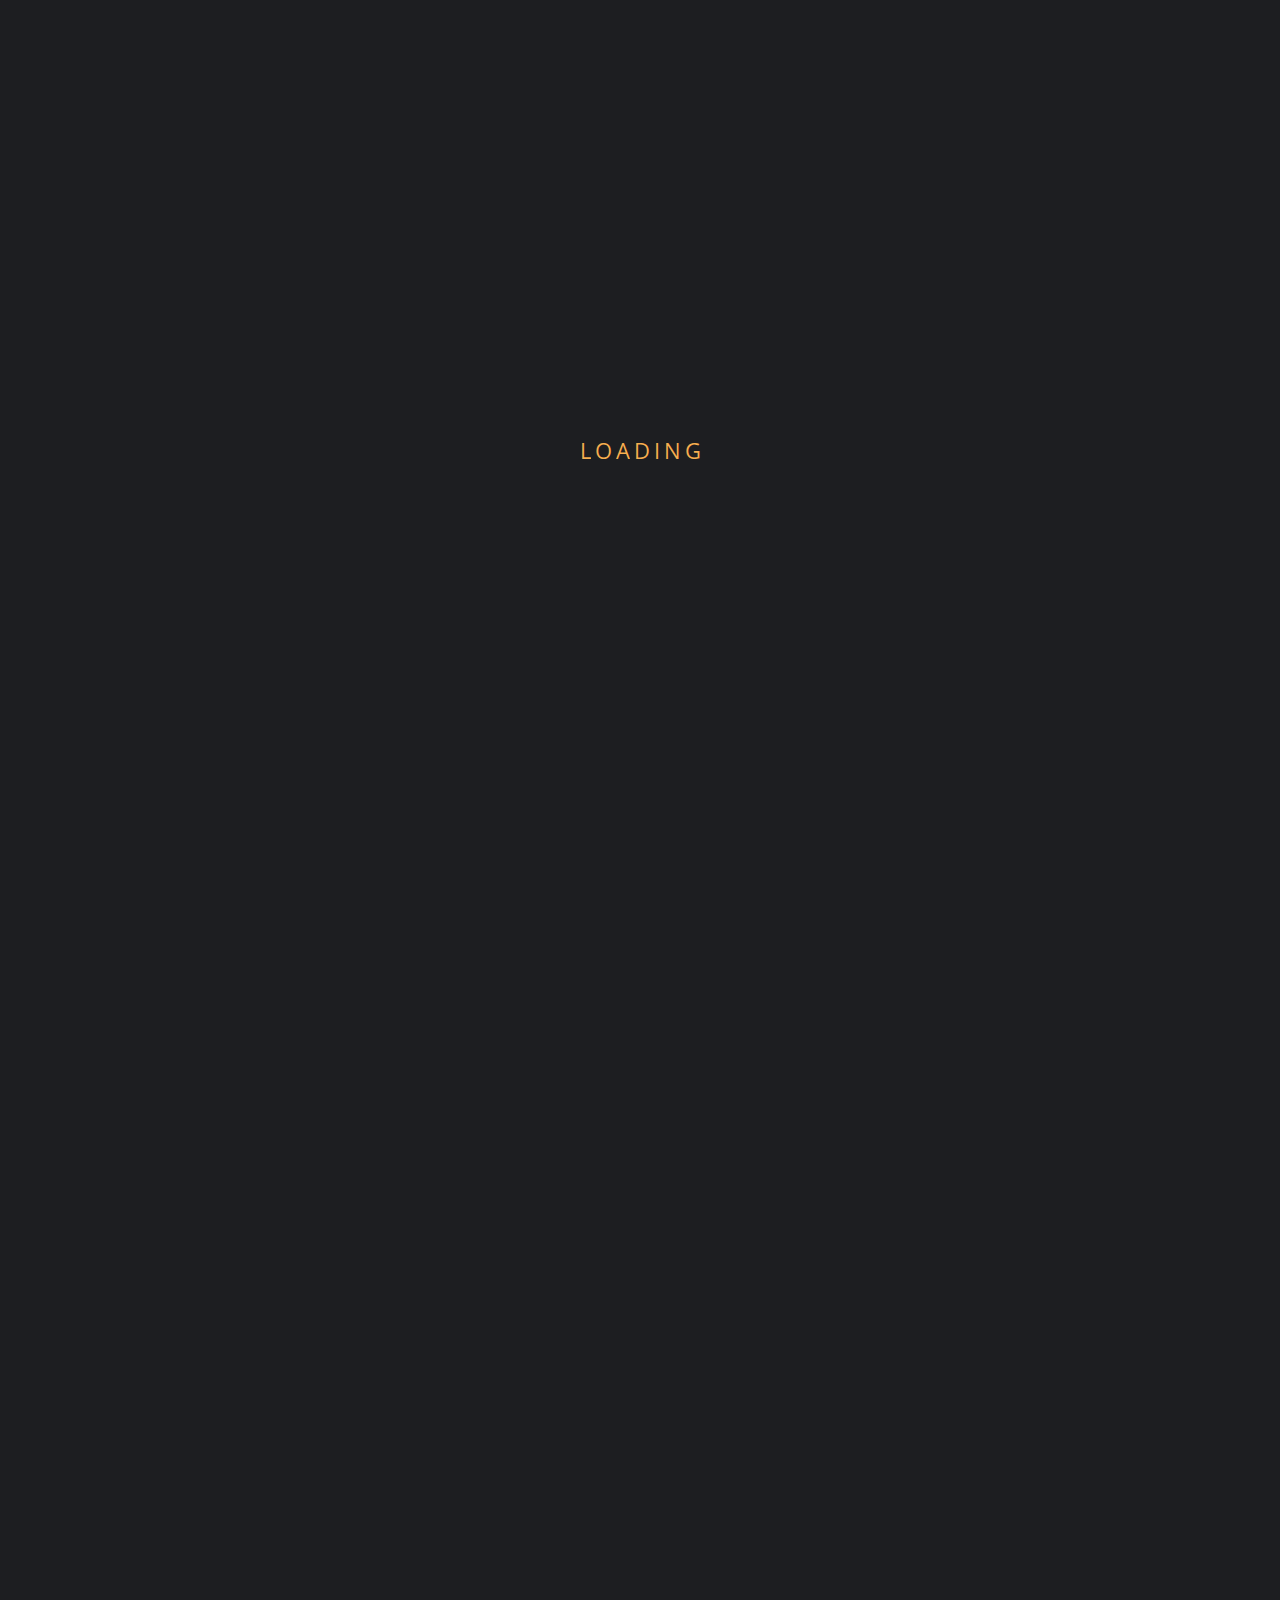
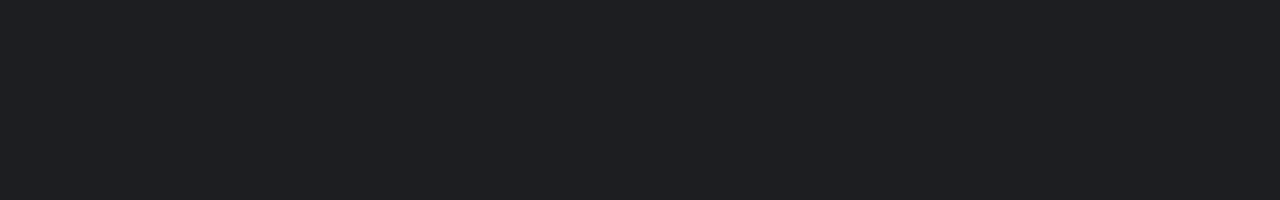
==== commit d348a375: "add v3.0.0" ====
--- a/index.html
+++ b/index.html
@@ -1,11 +1,571 @@
-<!DOCTYPE html><html lang="en"><head><meta charSet="utf-8"/><meta http-equiv="x-ua-compatible" content="ie=edge"/><meta name="viewport" content="width=device-width, initial-scale=1, shrink-to-fit=no"/><style data-href="/oussamabouchikhi.github.io/styles.f32d97b1f26ddf152f11.css">@import url(https://fonts.googleapis.com/css?family=Montserrat:400,700&display=swap);
-/*!
- * Bootstrap v4.5.2 (https://getbootstrap.com/)
- * Copyright 2011-2020 The Bootstrap Authors
- * Copyright 2011-2020 Twitter, Inc.
- * Licensed under MIT (https://github.com/twbs/bootstrap/blob/main/LICENSE)
- */:root{--blue:#007bff;--indigo:#6610f2;--purple:#6f42c1;--pink:#e83e8c;--red:#dc3545;--orange:#fd7e14;--yellow:#ffc107;--green:#28a745;--teal:#20c997;--cyan:#17a2b8;--white:#fff;--gray:#6c757d;--gray-dark:#343a40;--primary:#007bff;--secondary:#6c757d;--success:#28a745;--info:#17a2b8;--warning:#ffc107;--danger:#dc3545;--light:#f8f9fa;--dark:#343a40;--breakpoint-xs:0;--breakpoint-sm:576px;--breakpoint-md:768px;--breakpoint-lg:992px;--breakpoint-xl:1200px;--font-family-sans-serif:-apple-system,BlinkMacSystemFont,"Segoe UI",Roboto,"Helvetica Neue",Arial,"Noto Sans",sans-serif,"Apple Color Emoji","Segoe UI Emoji","Segoe UI Symbol","Noto Color Emoji";--font-family-monospace:SFMono-Regular,Menlo,Monaco,Consolas,"Liberation Mono","Courier New",monospace}*,:after,:before{box-sizing:border-box}html{font-family:sans-serif;line-height:1.15;-webkit-text-size-adjust:100%;-webkit-tap-highlight-color:transparent}article,aside,figcaption,figure,footer,header,hgroup,main,nav,section{display:block}body{margin:0;font-family:-apple-system,BlinkMacSystemFont,Segoe UI,Roboto,Helvetica Neue,Arial,Noto Sans,sans-serif,Apple Color Emoji,Segoe UI Emoji,Segoe UI Symbol,Noto Color Emoji;font-size:1rem;font-weight:400;line-height:1.5;color:#212529;text-align:left;background-color:#fff}[tabindex="-1"]:focus:not(:focus-visible){outline:0!important}hr{box-sizing:content-box;height:0;overflow:visible}h1,h2,h3,h4,h5,h6{margin-top:0;margin-bottom:.5rem}p{margin-top:0;margin-bottom:1rem}abbr[data-original-title],abbr[title]{text-decoration:underline;-webkit-text-decoration:underline dotted;text-decoration:underline dotted;cursor:help;border-bottom:0;-webkit-text-decoration-skip-ink:none;text-decoration-skip-ink:none}address{font-style:normal;line-height:inherit}address,dl,ol,ul{margin-bottom:1rem}dl,ol,ul{margin-top:0}ol ol,ol ul,ul ol,ul ul{margin-bottom:0}dt{font-weight:700}dd{margin-bottom:.5rem;margin-left:0}blockquote{margin:0 0 1rem}b,strong{font-weight:bolder}small{font-size:80%}sub,sup{position:relative;font-size:75%;line-height:0;vertical-align:baseline}sub{bottom:-.25em}sup{top:-.5em}a{color:#007bff;text-decoration:none;background-color:transparent}a:hover{color:#0056b3;text-decoration:underline}a:not([href]):not([class]),a:not([href]):not([class]):hover{color:inherit;text-decoration:none}code,kbd,pre,samp{font-family:SFMono-Regular,Menlo,Monaco,Consolas,Liberation Mono,Courier New,monospace;font-size:1em}pre{margin-top:0;margin-bottom:1rem;overflow:auto;-ms-overflow-style:scrollbar}figure{margin:0 0 1rem}img{border-style:none}img,svg{vertical-align:middle}svg{overflow:hidden}table{border-collapse:collapse}caption{padding-top:.75rem;padding-bottom:.75rem;color:#6c757d;text-align:left;caption-side:bottom}th{text-align:inherit}label{display:inline-block;margin-bottom:.5rem}button{border-radius:0}button:focus{outline:1px dotted;outline:5px auto -webkit-focus-ring-color}button,input,optgroup,select,textarea{margin:0;font-family:inherit;font-size:inherit;line-height:inherit}button,input{overflow:visible}button,select{text-transform:none}[role=button]{cursor:pointer}select{word-wrap:normal}[type=button],[type=reset],[type=submit],button{-webkit-appearance:button}[type=button]:not(:disabled),[type=reset]:not(:disabled),[type=submit]:not(:disabled),button:not(:disabled){cursor:pointer}[type=button]::-moz-focus-inner,[type=reset]::-moz-focus-inner,[type=submit]::-moz-focus-inner,button::-moz-focus-inner{padding:0;border-style:none}input[type=checkbox],input[type=radio]{box-sizing:border-box;padding:0}textarea{overflow:auto;resize:vertical}fieldset{min-width:0;padding:0;margin:0;border:0}legend{display:block;width:100%;max-width:100%;padding:0;margin-bottom:.5rem;font-size:1.5rem;line-height:inherit;color:inherit;white-space:normal}progress{vertical-align:baseline}[type=number]::-webkit-inner-spin-button,[type=number]::-webkit-outer-spin-button{height:auto}[type=search]{outline-offset:-2px;-webkit-appearance:none}[type=search]::-webkit-search-decoration{-webkit-appearance:none}::-webkit-file-upload-button{font:inherit;-webkit-appearance:button}output{display:inline-block}summary{display:list-item;cursor:pointer}template{display:none}[hidden]{display:none!important}.h1,.h2,.h3,.h4,.h5,.h6,h1,h2,h3,h4,h5,h6{margin-bottom:.5rem;font-weight:500;line-height:1.2}.h1,h1{font-size:2.5rem}.h2,h2{font-size:2rem}.h3,h3{font-size:1.75rem}.h4,h4{font-size:1.5rem}.h5,h5{font-size:1.25rem}.h6,h6{font-size:1rem}.lead{font-size:1.25rem;font-weight:300}.display-1{font-size:6rem}.display-1,.display-2{font-weight:300;line-height:1.2}.display-2{font-size:5.5rem}.display-3{font-size:4.5rem}.display-3,.display-4{font-weight:300;line-height:1.2}.display-4{font-size:3.5rem}hr{margin-top:1rem;margin-bottom:1rem;border:0;border-top:1px solid rgba(0,0,0,.1)}.small,small{font-size:80%;font-weight:400}.mark,mark{padding:.2em;background-color:#fcf8e3}.list-inline,.list-unstyled{padding-left:0;list-style:none}.list-inline-item{display:inline-block}.list-inline-item:not(:last-child){margin-right:.5rem}.initialism{font-size:90%;text-transform:uppercase}.blockquote{margin-bottom:1rem;font-size:1.25rem}.blockquote-footer{display:block;font-size:80%;color:#6c757d}.blockquote-footer:before{content:"\2014\A0"}.img-fluid,.img-thumbnail{max-width:100%;height:auto}.img-thumbnail{padding:.25rem;background-color:#fff;border:1px solid #dee2e6;border-radius:.25rem}.figure{display:inline-block}.figure-img{margin-bottom:.5rem;line-height:1}.figure-caption{font-size:90%;color:#6c757d}code{font-size:87.5%;color:#e83e8c;word-wrap:break-word}a>code{color:inherit}kbd{padding:.2rem .4rem;font-size:87.5%;color:#fff;background-color:#212529;border-radius:.2rem}kbd kbd{padding:0;font-size:100%;font-weight:700}pre{display:block;font-size:87.5%;color:#212529}pre code{font-size:inherit;color:inherit;word-break:normal}.pre-scrollable{max-height:340px;overflow-y:scroll}.container,.container-fluid,.container-lg,.container-md,.container-sm,.container-xl{width:100%;padding-right:15px;padding-left:15px;margin-right:auto;margin-left:auto}@media (min-width:576px){.container,.container-sm{max-width:540px}}@media (min-width:768px){.container,.container-md,.container-sm{max-width:720px}}@media (min-width:992px){.container,.container-lg,.container-md,.container-sm{max-width:960px}}@media (min-width:1200px){.container,.container-lg,.container-md,.container-sm,.container-xl{max-width:1140px}}.row{display:flex;flex-wrap:wrap;margin-right:-15px;margin-left:-15px}.no-gutters{margin-right:0;margin-left:0}.no-gutters>.col,.no-gutters>[class*=col-]{padding-right:0;padding-left:0}.col,.col-1,.col-2,.col-3,.col-4,.col-5,.col-6,.col-7,.col-8,.col-9,.col-10,.col-11,.col-12,.col-auto,.col-lg,.col-lg-1,.col-lg-2,.col-lg-3,.col-lg-4,.col-lg-5,.col-lg-6,.col-lg-7,.col-lg-8,.col-lg-9,.col-lg-10,.col-lg-11,.col-lg-12,.col-lg-auto,.col-md,.col-md-1,.col-md-2,.col-md-3,.col-md-4,.col-md-5,.col-md-6,.col-md-7,.col-md-8,.col-md-9,.col-md-10,.col-md-11,.col-md-12,.col-md-auto,.col-sm,.col-sm-1,.col-sm-2,.col-sm-3,.col-sm-4,.col-sm-5,.col-sm-6,.col-sm-7,.col-sm-8,.col-sm-9,.col-sm-10,.col-sm-11,.col-sm-12,.col-sm-auto,.col-xl,.col-xl-1,.col-xl-2,.col-xl-3,.col-xl-4,.col-xl-5,.col-xl-6,.col-xl-7,.col-xl-8,.col-xl-9,.col-xl-10,.col-xl-11,.col-xl-12,.col-xl-auto{position:relative;width:100%;padding-right:15px;padding-left:15px}.col{flex-basis:0;flex-grow:1;max-width:100%}.row-cols-1>*{flex:0 0 100%;max-width:100%}.row-cols-2>*{flex:0 0 50%;max-width:50%}.row-cols-3>*{flex:0 0 33.333333%;max-width:33.333333%}.row-cols-4>*{flex:0 0 25%;max-width:25%}.row-cols-5>*{flex:0 0 20%;max-width:20%}.row-cols-6>*{flex:0 0 16.666667%;max-width:16.666667%}.col-auto{flex:0 0 auto;width:auto;max-width:100%}.col-1{flex:0 0 8.333333%;max-width:8.333333%}.col-2{flex:0 0 16.666667%;max-width:16.666667%}.col-3{flex:0 0 25%;max-width:25%}.col-4{flex:0 0 33.333333%;max-width:33.333333%}.col-5{flex:0 0 41.666667%;max-width:41.666667%}.col-6{flex:0 0 50%;max-width:50%}.col-7{flex:0 0 58.333333%;max-width:58.333333%}.col-8{flex:0 0 66.666667%;max-width:66.666667%}.col-9{flex:0 0 75%;max-width:75%}.col-10{flex:0 0 83.333333%;max-width:83.333333%}.col-11{flex:0 0 91.666667%;max-width:91.666667%}.col-12{flex:0 0 100%;max-width:100%}.order-first{order:-1}.order-last{order:13}.order-0{order:0}.order-1{order:1}.order-2{order:2}.order-3{order:3}.order-4{order:4}.order-5{order:5}.order-6{order:6}.order-7{order:7}.order-8{order:8}.order-9{order:9}.order-10{order:10}.order-11{order:11}.order-12{order:12}.offset-1{margin-left:8.333333%}.offset-2{margin-left:16.666667%}.offset-3{margin-left:25%}.offset-4{margin-left:33.333333%}.offset-5{margin-left:41.666667%}.offset-6{margin-left:50%}.offset-7{margin-left:58.333333%}.offset-8{margin-left:66.666667%}.offset-9{margin-left:75%}.offset-10{margin-left:83.333333%}.offset-11{margin-left:91.666667%}@media (min-width:576px){.col-sm{flex-basis:0;flex-grow:1;max-width:100%}.row-cols-sm-1>*{flex:0 0 100%;max-width:100%}.row-cols-sm-2>*{flex:0 0 50%;max-width:50%}.row-cols-sm-3>*{flex:0 0 33.333333%;max-width:33.333333%}.row-cols-sm-4>*{flex:0 0 25%;max-width:25%}.row-cols-sm-5>*{flex:0 0 20%;max-width:20%}.row-cols-sm-6>*{flex:0 0 16.666667%;max-width:16.666667%}.col-sm-auto{flex:0 0 auto;width:auto;max-width:100%}.col-sm-1{flex:0 0 8.333333%;max-width:8.333333%}.col-sm-2{flex:0 0 16.666667%;max-width:16.666667%}.col-sm-3{flex:0 0 25%;max-width:25%}.col-sm-4{flex:0 0 33.333333%;max-width:33.333333%}.col-sm-5{flex:0 0 41.666667%;max-width:41.666667%}.col-sm-6{flex:0 0 50%;max-width:50%}.col-sm-7{flex:0 0 58.333333%;max-width:58.333333%}.col-sm-8{flex:0 0 66.666667%;max-width:66.666667%}.col-sm-9{flex:0 0 75%;max-width:75%}.col-sm-10{flex:0 0 83.333333%;max-width:83.333333%}.col-sm-11{flex:0 0 91.666667%;max-width:91.666667%}.col-sm-12{flex:0 0 100%;max-width:100%}.order-sm-first{order:-1}.order-sm-last{order:13}.order-sm-0{order:0}.order-sm-1{order:1}.order-sm-2{order:2}.order-sm-3{order:3}.order-sm-4{order:4}.order-sm-5{order:5}.order-sm-6{order:6}.order-sm-7{order:7}.order-sm-8{order:8}.order-sm-9{order:9}.order-sm-10{order:10}.order-sm-11{order:11}.order-sm-12{order:12}.offset-sm-0{margin-left:0}.offset-sm-1{margin-left:8.333333%}.offset-sm-2{margin-left:16.666667%}.offset-sm-3{margin-left:25%}.offset-sm-4{margin-left:33.333333%}.offset-sm-5{margin-left:41.666667%}.offset-sm-6{margin-left:50%}.offset-sm-7{margin-left:58.333333%}.offset-sm-8{margin-left:66.666667%}.offset-sm-9{margin-left:75%}.offset-sm-10{margin-left:83.333333%}.offset-sm-11{margin-left:91.666667%}}@media (min-width:768px){.col-md{flex-basis:0;flex-grow:1;max-width:100%}.row-cols-md-1>*{flex:0 0 100%;max-width:100%}.row-cols-md-2>*{flex:0 0 50%;max-width:50%}.row-cols-md-3>*{flex:0 0 33.333333%;max-width:33.333333%}.row-cols-md-4>*{flex:0 0 25%;max-width:25%}.row-cols-md-5>*{flex:0 0 20%;max-width:20%}.row-cols-md-6>*{flex:0 0 16.666667%;max-width:16.666667%}.col-md-auto{flex:0 0 auto;width:auto;max-width:100%}.col-md-1{flex:0 0 8.333333%;max-width:8.333333%}.col-md-2{flex:0 0 16.666667%;max-width:16.666667%}.col-md-3{flex:0 0 25%;max-width:25%}.col-md-4{flex:0 0 33.333333%;max-width:33.333333%}.col-md-5{flex:0 0 41.666667%;max-width:41.666667%}.col-md-6{flex:0 0 50%;max-width:50%}.col-md-7{flex:0 0 58.333333%;max-width:58.333333%}.col-md-8{flex:0 0 66.666667%;max-width:66.666667%}.col-md-9{flex:0 0 75%;max-width:75%}.col-md-10{flex:0 0 83.333333%;max-width:83.333333%}.col-md-11{flex:0 0 91.666667%;max-width:91.666667%}.col-md-12{flex:0 0 100%;max-width:100%}.order-md-first{order:-1}.order-md-last{order:13}.order-md-0{order:0}.order-md-1{order:1}.order-md-2{order:2}.order-md-3{order:3}.order-md-4{order:4}.order-md-5{order:5}.order-md-6{order:6}.order-md-7{order:7}.order-md-8{order:8}.order-md-9{order:9}.order-md-10{order:10}.order-md-11{order:11}.order-md-12{order:12}.offset-md-0{margin-left:0}.offset-md-1{margin-left:8.333333%}.offset-md-2{margin-left:16.666667%}.offset-md-3{margin-left:25%}.offset-md-4{margin-left:33.333333%}.offset-md-5{margin-left:41.666667%}.offset-md-6{margin-left:50%}.offset-md-7{margin-left:58.333333%}.offset-md-8{margin-left:66.666667%}.offset-md-9{margin-left:75%}.offset-md-10{margin-left:83.333333%}.offset-md-11{margin-left:91.666667%}}@media (min-width:992px){.col-lg{flex-basis:0;flex-grow:1;max-width:100%}.row-cols-lg-1>*{flex:0 0 100%;max-width:100%}.row-cols-lg-2>*{flex:0 0 50%;max-width:50%}.row-cols-lg-3>*{flex:0 0 33.333333%;max-width:33.333333%}.row-cols-lg-4>*{flex:0 0 25%;max-width:25%}.row-cols-lg-5>*{flex:0 0 20%;max-width:20%}.row-cols-lg-6>*{flex:0 0 16.666667%;max-width:16.666667%}.col-lg-auto{flex:0 0 auto;width:auto;max-width:100%}.col-lg-1{flex:0 0 8.333333%;max-width:8.333333%}.col-lg-2{flex:0 0 16.666667%;max-width:16.666667%}.col-lg-3{flex:0 0 25%;max-width:25%}.col-lg-4{flex:0 0 33.333333%;max-width:33.333333%}.col-lg-5{flex:0 0 41.666667%;max-width:41.666667%}.col-lg-6{flex:0 0 50%;max-width:50%}.col-lg-7{flex:0 0 58.333333%;max-width:58.333333%}.col-lg-8{flex:0 0 66.666667%;max-width:66.666667%}.col-lg-9{flex:0 0 75%;max-width:75%}.col-lg-10{flex:0 0 83.333333%;max-width:83.333333%}.col-lg-11{flex:0 0 91.666667%;max-width:91.666667%}.col-lg-12{flex:0 0 100%;max-width:100%}.order-lg-first{order:-1}.order-lg-last{order:13}.order-lg-0{order:0}.order-lg-1{order:1}.order-lg-2{order:2}.order-lg-3{order:3}.order-lg-4{order:4}.order-lg-5{order:5}.order-lg-6{order:6}.order-lg-7{order:7}.order-lg-8{order:8}.order-lg-9{order:9}.order-lg-10{order:10}.order-lg-11{order:11}.order-lg-12{order:12}.offset-lg-0{margin-left:0}.offset-lg-1{margin-left:8.333333%}.offset-lg-2{margin-left:16.666667%}.offset-lg-3{margin-left:25%}.offset-lg-4{margin-left:33.333333%}.offset-lg-5{margin-left:41.666667%}.offset-lg-6{margin-left:50%}.offset-lg-7{margin-left:58.333333%}.offset-lg-8{margin-left:66.666667%}.offset-lg-9{margin-left:75%}.offset-lg-10{margin-left:83.333333%}.offset-lg-11{margin-left:91.666667%}}@media (min-width:1200px){.col-xl{flex-basis:0;flex-grow:1;max-width:100%}.row-cols-xl-1>*{flex:0 0 100%;max-width:100%}.row-cols-xl-2>*{flex:0 0 50%;max-width:50%}.row-cols-xl-3>*{flex:0 0 33.333333%;max-width:33.333333%}.row-cols-xl-4>*{flex:0 0 25%;max-width:25%}.row-cols-xl-5>*{flex:0 0 20%;max-width:20%}.row-cols-xl-6>*{flex:0 0 16.666667%;max-width:16.666667%}.col-xl-auto{flex:0 0 auto;width:auto;max-width:100%}.col-xl-1{flex:0 0 8.333333%;max-width:8.333333%}.col-xl-2{flex:0 0 16.666667%;max-width:16.666667%}.col-xl-3{flex:0 0 25%;max-width:25%}.col-xl-4{flex:0 0 33.333333%;max-width:33.333333%}.col-xl-5{flex:0 0 41.666667%;max-width:41.666667%}.col-xl-6{flex:0 0 50%;max-width:50%}.col-xl-7{flex:0 0 58.333333%;max-width:58.333333%}.col-xl-8{flex:0 0 66.666667%;max-width:66.666667%}.col-xl-9{flex:0 0 75%;max-width:75%}.col-xl-10{flex:0 0 83.333333%;max-width:83.333333%}.col-xl-11{flex:0 0 91.666667%;max-width:91.666667%}.col-xl-12{flex:0 0 100%;max-width:100%}.order-xl-first{order:-1}.order-xl-last{order:13}.order-xl-0{order:0}.order-xl-1{order:1}.order-xl-2{order:2}.order-xl-3{order:3}.order-xl-4{order:4}.order-xl-5{order:5}.order-xl-6{order:6}.order-xl-7{order:7}.order-xl-8{order:8}.order-xl-9{order:9}.order-xl-10{order:10}.order-xl-11{order:11}.order-xl-12{order:12}.offset-xl-0{margin-left:0}.offset-xl-1{margin-left:8.333333%}.offset-xl-2{margin-left:16.666667%}.offset-xl-3{margin-left:25%}.offset-xl-4{margin-left:33.333333%}.offset-xl-5{margin-left:41.666667%}.offset-xl-6{margin-left:50%}.offset-xl-7{margin-left:58.333333%}.offset-xl-8{margin-left:66.666667%}.offset-xl-9{margin-left:75%}.offset-xl-10{margin-left:83.333333%}.offset-xl-11{margin-left:91.666667%}}.table{width:100%;margin-bottom:1rem;color:#212529}.table td,.table th{padding:.75rem;vertical-align:top;border-top:1px solid #dee2e6}.table thead th{vertical-align:bottom;border-bottom:2px solid #dee2e6}.table tbody+tbody{border-top:2px solid #dee2e6}.table-sm td,.table-sm th{padding:.3rem}.table-bordered,.table-bordered td,.table-bordered th{border:1px solid #dee2e6}.table-bordered thead td,.table-bordered thead th{border-bottom-width:2px}.table-borderless tbody+tbody,.table-borderless td,.table-borderless th,.table-borderless thead th{border:0}.table-striped tbody tr:nth-of-type(odd){background-color:rgba(0,0,0,.05)}.table-hover tbody tr:hover{color:#212529;background-color:rgba(0,0,0,.075)}.table-primary,.table-primary>td,.table-primary>th{background-color:#b8daff}.table-primary tbody+tbody,.table-primary td,.table-primary th,.table-primary thead th{border-color:#7abaff}.table-hover .table-primary:hover,.table-hover .table-primary:hover>td,.table-hover .table-primary:hover>th{background-color:#9fcdff}.table-secondary,.table-secondary>td,.table-secondary>th{background-color:#d6d8db}.table-secondary tbody+tbody,.table-secondary td,.table-secondary th,.table-secondary thead th{border-color:#b3b7bb}.table-hover .table-secondary:hover,.table-hover .table-secondary:hover>td,.table-hover .table-secondary:hover>th{background-color:#c8cbcf}.table-success,.table-success>td,.table-success>th{background-color:#c3e6cb}.table-success tbody+tbody,.table-success td,.table-success th,.table-success thead th{border-color:#8fd19e}.table-hover .table-success:hover,.table-hover .table-success:hover>td,.table-hover .table-success:hover>th{background-color:#b1dfbb}.table-info,.table-info>td,.table-info>th{background-color:#bee5eb}.table-info tbody+tbody,.table-info td,.table-info th,.table-info thead th{border-color:#86cfda}.table-hover .table-info:hover,.table-hover .table-info:hover>td,.table-hover .table-info:hover>th{background-color:#abdde5}.table-warning,.table-warning>td,.table-warning>th{background-color:#ffeeba}.table-warning tbody+tbody,.table-warning td,.table-warning th,.table-warning thead th{border-color:#ffdf7e}.table-hover .table-warning:hover,.table-hover .table-warning:hover>td,.table-hover .table-warning:hover>th{background-color:#ffe8a1}.table-danger,.table-danger>td,.table-danger>th{background-color:#f5c6cb}.table-danger tbody+tbody,.table-danger td,.table-danger th,.table-danger thead th{border-color:#ed969e}.table-hover .table-danger:hover,.table-hover .table-danger:hover>td,.table-hover .table-danger:hover>th{background-color:#f1b0b7}.table-light,.table-light>td,.table-light>th{background-color:#fdfdfe}.table-light tbody+tbody,.table-light td,.table-light th,.table-light thead th{border-color:#fbfcfc}.table-hover .table-light:hover,.table-hover .table-light:hover>td,.table-hover .table-light:hover>th{background-color:#ececf6}.table-dark,.table-dark>td,.table-dark>th{background-color:#c6c8ca}.table-dark tbody+tbody,.table-dark td,.table-dark th,.table-dark thead th{border-color:#95999c}.table-hover .table-dark:hover,.table-hover .table-dark:hover>td,.table-hover .table-dark:hover>th{background-color:#b9bbbe}.table-active,.table-active>td,.table-active>th,.table-hover .table-active:hover,.table-hover .table-active:hover>td,.table-hover .table-active:hover>th{background-color:rgba(0,0,0,.075)}.table .thead-dark th{color:#fff;background-color:#343a40;border-color:#454d55}.table .thead-light th{color:#495057;background-color:#e9ecef;border-color:#dee2e6}.table-dark{color:#fff;background-color:#343a40}.table-dark td,.table-dark th,.table-dark thead th{border-color:#454d55}.table-dark.table-bordered{border:0}.table-dark.table-striped tbody tr:nth-of-type(odd){background-color:hsla(0,0%,100%,.05)}.table-dark.table-hover tbody tr:hover{color:#fff;background-color:hsla(0,0%,100%,.075)}@media (max-width:575.98px){.table-responsive-sm{display:block;width:100%;overflow-x:auto;-webkit-overflow-scrolling:touch}.table-responsive-sm>.table-bordered{border:0}}@media (max-width:767.98px){.table-responsive-md{display:block;width:100%;overflow-x:auto;-webkit-overflow-scrolling:touch}.table-responsive-md>.table-bordered{border:0}}@media (max-width:991.98px){.table-responsive-lg{display:block;width:100%;overflow-x:auto;-webkit-overflow-scrolling:touch}.table-responsive-lg>.table-bordered{border:0}}@media (max-width:1199.98px){.table-responsive-xl{display:block;width:100%;overflow-x:auto;-webkit-overflow-scrolling:touch}.table-responsive-xl>.table-bordered{border:0}}.table-responsive{display:block;width:100%;overflow-x:auto;-webkit-overflow-scrolling:touch}.table-responsive>.table-bordered{border:0}.form-control{display:block;width:100%;height:calc(1.5em + .75rem + 2px);padding:.375rem .75rem;font-size:1rem;font-weight:400;line-height:1.5;color:#495057;background-color:#fff;background-clip:padding-box;border:1px solid #ced4da;border-radius:.25rem;transition:border-color .15s ease-in-out,box-shadow .15s ease-in-out}@media (prefers-reduced-motion:reduce){.form-control{transition:none}}.form-control::-ms-expand{background-color:transparent;border:0}.form-control:-moz-focusring{color:transparent;text-shadow:0 0 0 #495057}.form-control:focus{color:#495057;background-color:#fff;border-color:#80bdff;outline:0;box-shadow:0 0 0 .2rem rgba(0,123,255,.25)}.form-control::-webkit-input-placeholder{color:#6c757d;opacity:1}.form-control:-ms-input-placeholder{color:#6c757d;opacity:1}.form-control::-ms-input-placeholder{color:#6c757d;opacity:1}.form-control::placeholder{color:#6c757d;opacity:1}.form-control:disabled,.form-control[readonly]{background-color:#e9ecef;opacity:1}input[type=date].form-control,input[type=datetime-local].form-control,input[type=month].form-control,input[type=time].form-control{-webkit-appearance:none;-moz-appearance:none;appearance:none}select.form-control:focus::-ms-value{color:#495057;background-color:#fff}.form-control-file,.form-control-range{display:block;width:100%}.col-form-label{padding-top:calc(.375rem + 1px);padding-bottom:calc(.375rem + 1px);margin-bottom:0;font-size:inherit;line-height:1.5}.col-form-label-lg{padding-top:calc(.5rem + 1px);padding-bottom:calc(.5rem + 1px);font-size:1.25rem;line-height:1.5}.col-form-label-sm{padding-top:calc(.25rem + 1px);padding-bottom:calc(.25rem + 1px);font-size:.875rem;line-height:1.5}.form-control-plaintext{display:block;width:100%;padding:.375rem 0;margin-bottom:0;font-size:1rem;line-height:1.5;color:#212529;background-color:transparent;border:solid transparent;border-width:1px 0}.form-control-plaintext.form-control-lg,.form-control-plaintext.form-control-sm{padding-right:0;padding-left:0}.form-control-sm{height:calc(1.5em + .5rem + 2px);padding:.25rem .5rem;font-size:.875rem;line-height:1.5;border-radius:.2rem}.form-control-lg{height:calc(1.5em + 1rem + 2px);padding:.5rem 1rem;font-size:1.25rem;line-height:1.5;border-radius:.3rem}select.form-control[multiple],select.form-control[size],textarea.form-control{height:auto}.form-group{margin-bottom:1rem}.form-text{display:block;margin-top:.25rem}.form-row{display:flex;flex-wrap:wrap;margin-right:-5px;margin-left:-5px}.form-row>.col,.form-row>[class*=col-]{padding-right:5px;padding-left:5px}.form-check{position:relative;display:block;padding-left:1.25rem}.form-check-input{position:absolute;margin-top:.3rem;margin-left:-1.25rem}.form-check-input:disabled~.form-check-label,.form-check-input[disabled]~.form-check-label{color:#6c757d}.form-check-label{margin-bottom:0}.form-check-inline{display:inline-flex;align-items:center;padding-left:0;margin-right:.75rem}.form-check-inline .form-check-input{position:static;margin-top:0;margin-right:.3125rem;margin-left:0}.valid-feedback{display:none;width:100%;margin-top:.25rem;font-size:80%;color:#28a745}.valid-tooltip{position:absolute;top:100%;left:0;z-index:5;display:none;max-width:100%;padding:.25rem .5rem;margin-top:.1rem;font-size:.875rem;line-height:1.5;color:#fff;background-color:rgba(40,167,69,.9);border-radius:.25rem}.is-valid~.valid-feedback,.is-valid~.valid-tooltip,.was-validated :valid~.valid-feedback,.was-validated :valid~.valid-tooltip{display:block}.form-control.is-valid,.was-validated .form-control:valid{border-color:#28a745;padding-right:calc(1.5em + .75rem);background-image:url("data:image/svg+xml;charset=utf-8,%3Csvg xmlns='http://www.w3.org/2000/svg' width='8' height='8' viewBox='0 0 8 8'%3E%3Cpath fill='%2328a745' d='M2.3 6.73L.6 4.53c-.4-1.04.46-1.4 1.1-.8l1.1 1.4 3.4-3.8c.6-.63 1.6-.27 1.2.7l-4 4.6c-.43.5-.8.4-1.1.1z'/%3E%3C/svg%3E");background-repeat:no-repeat;background-position:right calc(.375em + .1875rem) center;background-size:calc(.75em + .375rem) calc(.75em + .375rem)}.form-control.is-valid:focus,.was-validated .form-control:valid:focus{border-color:#28a745;box-shadow:0 0 0 .2rem rgba(40,167,69,.25)}.was-validated textarea.form-control:valid,textarea.form-control.is-valid{padding-right:calc(1.5em + .75rem);background-position:top calc(.375em + .1875rem) right calc(.375em + .1875rem)}.custom-select.is-valid,.was-validated .custom-select:valid{border-color:#28a745;padding-right:calc(.75em + 2.3125rem);background:url("data:image/svg+xml;charset=utf-8,%3Csvg xmlns='http://www.w3.org/2000/svg' width='4' height='5' viewBox='0 0 4 5'%3E%3Cpath fill='%23343a40' d='M2 0L0 2h4zm0 5L0 3h4z'/%3E%3C/svg%3E") no-repeat right .75rem center/8px 10px,url("data:image/svg+xml;charset=utf-8,%3Csvg xmlns='http://www.w3.org/2000/svg' width='8' height='8' viewBox='0 0 8 8'%3E%3Cpath fill='%2328a745' d='M2.3 6.73L.6 4.53c-.4-1.04.46-1.4 1.1-.8l1.1 1.4 3.4-3.8c.6-.63 1.6-.27 1.2.7l-4 4.6c-.43.5-.8.4-1.1.1z'/%3E%3C/svg%3E") #fff no-repeat center right 1.75rem/calc(.75em + .375rem) calc(.75em + .375rem)}.custom-select.is-valid:focus,.was-validated .custom-select:valid:focus{border-color:#28a745;box-shadow:0 0 0 .2rem rgba(40,167,69,.25)}.form-check-input.is-valid~.form-check-label,.was-validated .form-check-input:valid~.form-check-label{color:#28a745}.form-check-input.is-valid~.valid-feedback,.form-check-input.is-valid~.valid-tooltip,.was-validated .form-check-input:valid~.valid-feedback,.was-validated .form-check-input:valid~.valid-tooltip{display:block}.custom-control-input.is-valid~.custom-control-label,.was-validated .custom-control-input:valid~.custom-control-label{color:#28a745}.custom-control-input.is-valid~.custom-control-label:before,.was-validated .custom-control-input:valid~.custom-control-label:before{border-color:#28a745}.custom-control-input.is-valid:checked~.custom-control-label:before,.was-validated .custom-control-input:valid:checked~.custom-control-label:before{border-color:#34ce57;background-color:#34ce57}.custom-control-input.is-valid:focus~.custom-control-label:before,.was-validated .custom-control-input:valid:focus~.custom-control-label:before{box-shadow:0 0 0 .2rem rgba(40,167,69,.25)}.custom-control-input.is-valid:focus:not(:checked)~.custom-control-label:before,.custom-file-input.is-valid~.custom-file-label,.was-validated .custom-control-input:valid:focus:not(:checked)~.custom-control-label:before,.was-validated .custom-file-input:valid~.custom-file-label{border-color:#28a745}.custom-file-input.is-valid:focus~.custom-file-label,.was-validated .custom-file-input:valid:focus~.custom-file-label{border-color:#28a745;box-shadow:0 0 0 .2rem rgba(40,167,69,.25)}.invalid-feedback{display:none;width:100%;margin-top:.25rem;font-size:80%;color:#dc3545}.invalid-tooltip{position:absolute;top:100%;left:0;z-index:5;display:none;max-width:100%;padding:.25rem .5rem;margin-top:.1rem;font-size:.875rem;line-height:1.5;color:#fff;background-color:rgba(220,53,69,.9);border-radius:.25rem}.is-invalid~.invalid-feedback,.is-invalid~.invalid-tooltip,.was-validated :invalid~.invalid-feedback,.was-validated :invalid~.invalid-tooltip{display:block}.form-control.is-invalid,.was-validated .form-control:invalid{border-color:#dc3545;padding-right:calc(1.5em + .75rem);background-image:url("data:image/svg+xml;charset=utf-8,%3Csvg xmlns='http://www.w3.org/2000/svg' width='12' height='12' fill='none' stroke='%23dc3545' viewBox='0 0 12 12'%3E%3Ccircle cx='6' cy='6' r='4.5'/%3E%3Cpath stroke-linejoin='round' d='M5.8 3.6h.4L6 6.5z'/%3E%3Ccircle cx='6' cy='8.2' r='.6' fill='%23dc3545' stroke='none'/%3E%3C/svg%3E");background-repeat:no-repeat;background-position:right calc(.375em + .1875rem) center;background-size:calc(.75em + .375rem) calc(.75em + .375rem)}.form-control.is-invalid:focus,.was-validated .form-control:invalid:focus{border-color:#dc3545;box-shadow:0 0 0 .2rem rgba(220,53,69,.25)}.was-validated textarea.form-control:invalid,textarea.form-control.is-invalid{padding-right:calc(1.5em + .75rem);background-position:top calc(.375em + .1875rem) right calc(.375em + .1875rem)}.custom-select.is-invalid,.was-validated .custom-select:invalid{border-color:#dc3545;padding-right:calc(.75em + 2.3125rem);background:url("data:image/svg+xml;charset=utf-8,%3Csvg xmlns='http://www.w3.org/2000/svg' width='4' height='5' viewBox='0 0 4 5'%3E%3Cpath fill='%23343a40' d='M2 0L0 2h4zm0 5L0 3h4z'/%3E%3C/svg%3E") no-repeat right .75rem center/8px 10px,url("data:image/svg+xml;charset=utf-8,%3Csvg xmlns='http://www.w3.org/2000/svg' width='12' height='12' fill='none' stroke='%23dc3545' viewBox='0 0 12 12'%3E%3Ccircle cx='6' cy='6' r='4.5'/%3E%3Cpath stroke-linejoin='round' d='M5.8 3.6h.4L6 6.5z'/%3E%3Ccircle cx='6' cy='8.2' r='.6' fill='%23dc3545' stroke='none'/%3E%3C/svg%3E") #fff no-repeat center right 1.75rem/calc(.75em + .375rem) calc(.75em + .375rem)}.custom-select.is-invalid:focus,.was-validated .custom-select:invalid:focus{border-color:#dc3545;box-shadow:0 0 0 .2rem rgba(220,53,69,.25)}.form-check-input.is-invalid~.form-check-label,.was-validated .form-check-input:invalid~.form-check-label{color:#dc3545}.form-check-input.is-invalid~.invalid-feedback,.form-check-input.is-invalid~.invalid-tooltip,.was-validated .form-check-input:invalid~.invalid-feedback,.was-validated .form-check-input:invalid~.invalid-tooltip{display:block}.custom-control-input.is-invalid~.custom-control-label,.was-validated .custom-control-input:invalid~.custom-control-label{color:#dc3545}.custom-control-input.is-invalid~.custom-control-label:before,.was-validated .custom-control-input:invalid~.custom-control-label:before{border-color:#dc3545}.custom-control-input.is-invalid:checked~.custom-control-label:before,.was-validated .custom-control-input:invalid:checked~.custom-control-label:before{border-color:#e4606d;background-color:#e4606d}.custom-control-input.is-invalid:focus~.custom-control-label:before,.was-validated .custom-control-input:invalid:focus~.custom-control-label:before{box-shadow:0 0 0 .2rem rgba(220,53,69,.25)}.custom-control-input.is-invalid:focus:not(:checked)~.custom-control-label:before,.custom-file-input.is-invalid~.custom-file-label,.was-validated .custom-control-input:invalid:focus:not(:checked)~.custom-control-label:before,.was-validated .custom-file-input:invalid~.custom-file-label{border-color:#dc3545}.custom-file-input.is-invalid:focus~.custom-file-label,.was-validated .custom-file-input:invalid:focus~.custom-file-label{border-color:#dc3545;box-shadow:0 0 0 .2rem rgba(220,53,69,.25)}.form-inline{display:flex;flex-flow:row wrap;align-items:center}.form-inline .form-check{width:100%}@media (min-width:576px){.form-inline label{justify-content:center}.form-inline .form-group,.form-inline label{display:flex;align-items:center;margin-bottom:0}.form-inline .form-group{flex:0 0 auto;flex-flow:row wrap}.form-inline .form-control{display:inline-block;width:auto;vertical-align:middle}.form-inline .form-control-plaintext{display:inline-block}.form-inline .custom-select,.form-inline .input-group{width:auto}.form-inline .form-check{display:flex;align-items:center;justify-content:center;width:auto;padding-left:0}.form-inline .form-check-input{position:relative;flex-shrink:0;margin-top:0;margin-right:.25rem;margin-left:0}.form-inline .custom-control{align-items:center;justify-content:center}.form-inline .custom-control-label{margin-bottom:0}}.btn{display:inline-block;font-weight:400;color:#212529;text-align:center;vertical-align:middle;-webkit-user-select:none;-moz-user-select:none;-ms-user-select:none;user-select:none;background-color:transparent;border:1px solid transparent;padding:.375rem .75rem;font-size:1rem;line-height:1.5;border-radius:.25rem;transition:color .15s ease-in-out,background-color .15s ease-in-out,border-color .15s ease-in-out,box-shadow .15s ease-in-out}@media (prefers-reduced-motion:reduce){.btn{transition:none}}.btn:hover{color:#212529;text-decoration:none}.btn.focus,.btn:focus{outline:0;box-shadow:0 0 0 .2rem rgba(0,123,255,.25)}.btn.disabled,.btn:disabled{opacity:.65}.btn:not(:disabled):not(.disabled){cursor:pointer}a.btn.disabled,fieldset:disabled a.btn{pointer-events:none}.btn-primary{color:#fff;background-color:#007bff;border-color:#007bff}.btn-primary.focus,.btn-primary:focus,.btn-primary:hover{color:#fff;background-color:#0069d9;border-color:#0062cc}.btn-primary.focus,.btn-primary:focus{box-shadow:0 0 0 .2rem rgba(38,143,255,.5)}.btn-primary.disabled,.btn-primary:disabled{color:#fff;background-color:#007bff;border-color:#007bff}.btn-primary:not(:disabled):not(.disabled).active,.btn-primary:not(:disabled):not(.disabled):active,.show>.btn-primary.dropdown-toggle{color:#fff;background-color:#0062cc;border-color:#005cbf}.btn-primary:not(:disabled):not(.disabled).active:focus,.btn-primary:not(:disabled):not(.disabled):active:focus,.show>.btn-primary.dropdown-toggle:focus{box-shadow:0 0 0 .2rem rgba(38,143,255,.5)}.btn-secondary{color:#fff;background-color:#6c757d;border-color:#6c757d}.btn-secondary.focus,.btn-secondary:focus,.btn-secondary:hover{color:#fff;background-color:#5a6268;border-color:#545b62}.btn-secondary.focus,.btn-secondary:focus{box-shadow:0 0 0 .2rem rgba(130,138,145,.5)}.btn-secondary.disabled,.btn-secondary:disabled{color:#fff;background-color:#6c757d;border-color:#6c757d}.btn-secondary:not(:disabled):not(.disabled).active,.btn-secondary:not(:disabled):not(.disabled):active,.show>.btn-secondary.dropdown-toggle{color:#fff;background-color:#545b62;border-color:#4e555b}.btn-secondary:not(:disabled):not(.disabled).active:focus,.btn-secondary:not(:disabled):not(.disabled):active:focus,.show>.btn-secondary.dropdown-toggle:focus{box-shadow:0 0 0 .2rem rgba(130,138,145,.5)}.btn-success{color:#fff;background-color:#28a745;border-color:#28a745}.btn-success.focus,.btn-success:focus,.btn-success:hover{color:#fff;background-color:#218838;border-color:#1e7e34}.btn-success.focus,.btn-success:focus{box-shadow:0 0 0 .2rem rgba(72,180,97,.5)}.btn-success.disabled,.btn-success:disabled{color:#fff;background-color:#28a745;border-color:#28a745}.btn-success:not(:disabled):not(.disabled).active,.btn-success:not(:disabled):not(.disabled):active,.show>.btn-success.dropdown-toggle{color:#fff;background-color:#1e7e34;border-color:#1c7430}.btn-success:not(:disabled):not(.disabled).active:focus,.btn-success:not(:disabled):not(.disabled):active:focus,.show>.btn-success.dropdown-toggle:focus{box-shadow:0 0 0 .2rem rgba(72,180,97,.5)}.btn-info{color:#fff;background-color:#17a2b8;border-color:#17a2b8}.btn-info.focus,.btn-info:focus,.btn-info:hover{color:#fff;background-color:#138496;border-color:#117a8b}.btn-info.focus,.btn-info:focus{box-shadow:0 0 0 .2rem rgba(58,176,195,.5)}.btn-info.disabled,.btn-info:disabled{color:#fff;background-color:#17a2b8;border-color:#17a2b8}.btn-info:not(:disabled):not(.disabled).active,.btn-info:not(:disabled):not(.disabled):active,.show>.btn-info.dropdown-toggle{color:#fff;background-color:#117a8b;border-color:#10707f}.btn-info:not(:disabled):not(.disabled).active:focus,.btn-info:not(:disabled):not(.disabled):active:focus,.show>.btn-info.dropdown-toggle:focus{box-shadow:0 0 0 .2rem rgba(58,176,195,.5)}.btn-warning{color:#212529;background-color:#ffc107;border-color:#ffc107}.btn-warning.focus,.btn-warning:focus,.btn-warning:hover{color:#212529;background-color:#e0a800;border-color:#d39e00}.btn-warning.focus,.btn-warning:focus{box-shadow:0 0 0 .2rem rgba(222,170,12,.5)}.btn-warning.disabled,.btn-warning:disabled{color:#212529;background-color:#ffc107;border-color:#ffc107}.btn-warning:not(:disabled):not(.disabled).active,.btn-warning:not(:disabled):not(.disabled):active,.show>.btn-warning.dropdown-toggle{color:#212529;background-color:#d39e00;border-color:#c69500}.btn-warning:not(:disabled):not(.disabled).active:focus,.btn-warning:not(:disabled):not(.disabled):active:focus,.show>.btn-warning.dropdown-toggle:focus{box-shadow:0 0 0 .2rem rgba(222,170,12,.5)}.btn-danger{color:#fff;background-color:#dc3545;border-color:#dc3545}.btn-danger.focus,.btn-danger:focus,.btn-danger:hover{color:#fff;background-color:#c82333;border-color:#bd2130}.btn-danger.focus,.btn-danger:focus{box-shadow:0 0 0 .2rem rgba(225,83,97,.5)}.btn-danger.disabled,.btn-danger:disabled{color:#fff;background-color:#dc3545;border-color:#dc3545}.btn-danger:not(:disabled):not(.disabled).active,.btn-danger:not(:disabled):not(.disabled):active,.show>.btn-danger.dropdown-toggle{color:#fff;background-color:#bd2130;border-color:#b21f2d}.btn-danger:not(:disabled):not(.disabled).active:focus,.btn-danger:not(:disabled):not(.disabled):active:focus,.show>.btn-danger.dropdown-toggle:focus{box-shadow:0 0 0 .2rem rgba(225,83,97,.5)}.btn-light{color:#212529;background-color:#f8f9fa;border-color:#f8f9fa}.btn-light.focus,.btn-light:focus,.btn-light:hover{color:#212529;background-color:#e2e6ea;border-color:#dae0e5}.btn-light.focus,.btn-light:focus{box-shadow:0 0 0 .2rem rgba(216,217,219,.5)}.btn-light.disabled,.btn-light:disabled{color:#212529;background-color:#f8f9fa;border-color:#f8f9fa}.btn-light:not(:disabled):not(.disabled).active,.btn-light:not(:disabled):not(.disabled):active,.show>.btn-light.dropdown-toggle{color:#212529;background-color:#dae0e5;border-color:#d3d9df}.btn-light:not(:disabled):not(.disabled).active:focus,.btn-light:not(:disabled):not(.disabled):active:focus,.show>.btn-light.dropdown-toggle:focus{box-shadow:0 0 0 .2rem rgba(216,217,219,.5)}.btn-dark{color:#fff;background-color:#343a40;border-color:#343a40}.btn-dark.focus,.btn-dark:focus,.btn-dark:hover{color:#fff;background-color:#23272b;border-color:#1d2124}.btn-dark.focus,.btn-dark:focus{box-shadow:0 0 0 .2rem rgba(82,88,93,.5)}.btn-dark.disabled,.btn-dark:disabled{color:#fff;background-color:#343a40;border-color:#343a40}.btn-dark:not(:disabled):not(.disabled).active,.btn-dark:not(:disabled):not(.disabled):active,.show>.btn-dark.dropdown-toggle{color:#fff;background-color:#1d2124;border-color:#171a1d}.btn-dark:not(:disabled):not(.disabled).active:focus,.btn-dark:not(:disabled):not(.disabled):active:focus,.show>.btn-dark.dropdown-toggle:focus{box-shadow:0 0 0 .2rem rgba(82,88,93,.5)}.btn-outline-primary{color:#007bff;border-color:#007bff}.btn-outline-primary:hover{color:#fff;background-color:#007bff;border-color:#007bff}.btn-outline-primary.focus,.btn-outline-primary:focus{box-shadow:0 0 0 .2rem rgba(0,123,255,.5)}.btn-outline-primary.disabled,.btn-outline-primary:disabled{color:#007bff;background-color:transparent}.btn-outline-primary:not(:disabled):not(.disabled).active,.btn-outline-primary:not(:disabled):not(.disabled):active,.show>.btn-outline-primary.dropdown-toggle{color:#fff;background-color:#007bff;border-color:#007bff}.btn-outline-primary:not(:disabled):not(.disabled).active:focus,.btn-outline-primary:not(:disabled):not(.disabled):active:focus,.show>.btn-outline-primary.dropdown-toggle:focus{box-shadow:0 0 0 .2rem rgba(0,123,255,.5)}.btn-outline-secondary{color:#6c757d;border-color:#6c757d}.btn-outline-secondary:hover{color:#fff;background-color:#6c757d;border-color:#6c757d}.btn-outline-secondary.focus,.btn-outline-secondary:focus{box-shadow:0 0 0 .2rem rgba(108,117,125,.5)}.btn-outline-secondary.disabled,.btn-outline-secondary:disabled{color:#6c757d;background-color:transparent}.btn-outline-secondary:not(:disabled):not(.disabled).active,.btn-outline-secondary:not(:disabled):not(.disabled):active,.show>.btn-outline-secondary.dropdown-toggle{color:#fff;background-color:#6c757d;border-color:#6c757d}.btn-outline-secondary:not(:disabled):not(.disabled).active:focus,.btn-outline-secondary:not(:disabled):not(.disabled):active:focus,.show>.btn-outline-secondary.dropdown-toggle:focus{box-shadow:0 0 0 .2rem rgba(108,117,125,.5)}.btn-outline-success{color:#28a745;border-color:#28a745}.btn-outline-success:hover{color:#fff;background-color:#28a745;border-color:#28a745}.btn-outline-success.focus,.btn-outline-success:focus{box-shadow:0 0 0 .2rem rgba(40,167,69,.5)}.btn-outline-success.disabled,.btn-outline-success:disabled{color:#28a745;background-color:transparent}.btn-outline-success:not(:disabled):not(.disabled).active,.btn-outline-success:not(:disabled):not(.disabled):active,.show>.btn-outline-success.dropdown-toggle{color:#fff;background-color:#28a745;border-color:#28a745}.btn-outline-success:not(:disabled):not(.disabled).active:focus,.btn-outline-success:not(:disabled):not(.disabled):active:focus,.show>.btn-outline-success.dropdown-toggle:focus{box-shadow:0 0 0 .2rem rgba(40,167,69,.5)}.btn-outline-info{color:#17a2b8;border-color:#17a2b8}.btn-outline-info:hover{color:#fff;background-color:#17a2b8;border-color:#17a2b8}.btn-outline-info.focus,.btn-outline-info:focus{box-shadow:0 0 0 .2rem rgba(23,162,184,.5)}.btn-outline-info.disabled,.btn-outline-info:disabled{color:#17a2b8;background-color:transparent}.btn-outline-info:not(:disabled):not(.disabled).active,.btn-outline-info:not(:disabled):not(.disabled):active,.show>.btn-outline-info.dropdown-toggle{color:#fff;background-color:#17a2b8;border-color:#17a2b8}.btn-outline-info:not(:disabled):not(.disabled).active:focus,.btn-outline-info:not(:disabled):not(.disabled):active:focus,.show>.btn-outline-info.dropdown-toggle:focus{box-shadow:0 0 0 .2rem rgba(23,162,184,.5)}.btn-outline-warning{color:#ffc107;border-color:#ffc107}.btn-outline-warning:hover{color:#212529;background-color:#ffc107;border-color:#ffc107}.btn-outline-warning.focus,.btn-outline-warning:focus{box-shadow:0 0 0 .2rem rgba(255,193,7,.5)}.btn-outline-warning.disabled,.btn-outline-warning:disabled{color:#ffc107;background-color:transparent}.btn-outline-warning:not(:disabled):not(.disabled).active,.btn-outline-warning:not(:disabled):not(.disabled):active,.show>.btn-outline-warning.dropdown-toggle{color:#212529;background-color:#ffc107;border-color:#ffc107}.btn-outline-warning:not(:disabled):not(.disabled).active:focus,.btn-outline-warning:not(:disabled):not(.disabled):active:focus,.show>.btn-outline-warning.dropdown-toggle:focus{box-shadow:0 0 0 .2rem rgba(255,193,7,.5)}.btn-outline-danger{color:#dc3545;border-color:#dc3545}.btn-outline-danger:hover{color:#fff;background-color:#dc3545;border-color:#dc3545}.btn-outline-danger.focus,.btn-outline-danger:focus{box-shadow:0 0 0 .2rem rgba(220,53,69,.5)}.btn-outline-danger.disabled,.btn-outline-danger:disabled{color:#dc3545;background-color:transparent}.btn-outline-danger:not(:disabled):not(.disabled).active,.btn-outline-danger:not(:disabled):not(.disabled):active,.show>.btn-outline-danger.dropdown-toggle{color:#fff;background-color:#dc3545;border-color:#dc3545}.btn-outline-danger:not(:disabled):not(.disabled).active:focus,.btn-outline-danger:not(:disabled):not(.disabled):active:focus,.show>.btn-outline-danger.dropdown-toggle:focus{box-shadow:0 0 0 .2rem rgba(220,53,69,.5)}.btn-outline-light{color:#f8f9fa;border-color:#f8f9fa}.btn-outline-light:hover{color:#212529;background-color:#f8f9fa;border-color:#f8f9fa}.btn-outline-light.focus,.btn-outline-light:focus{box-shadow:0 0 0 .2rem rgba(248,249,250,.5)}.btn-outline-light.disabled,.btn-outline-light:disabled{color:#f8f9fa;background-color:transparent}.btn-outline-light:not(:disabled):not(.disabled).active,.btn-outline-light:not(:disabled):not(.disabled):active,.show>.btn-outline-light.dropdown-toggle{color:#212529;background-color:#f8f9fa;border-color:#f8f9fa}.btn-outline-light:not(:disabled):not(.disabled).active:focus,.btn-outline-light:not(:disabled):not(.disabled):active:focus,.show>.btn-outline-light.dropdown-toggle:focus{box-shadow:0 0 0 .2rem rgba(248,249,250,.5)}.btn-outline-dark{color:#343a40;border-color:#343a40}.btn-outline-dark:hover{color:#fff;background-color:#343a40;border-color:#343a40}.btn-outline-dark.focus,.btn-outline-dark:focus{box-shadow:0 0 0 .2rem rgba(52,58,64,.5)}.btn-outline-dark.disabled,.btn-outline-dark:disabled{color:#343a40;background-color:transparent}.btn-outline-dark:not(:disabled):not(.disabled).active,.btn-outline-dark:not(:disabled):not(.disabled):active,.show>.btn-outline-dark.dropdown-toggle{color:#fff;background-color:#343a40;border-color:#343a40}.btn-outline-dark:not(:disabled):not(.disabled).active:focus,.btn-outline-dark:not(:disabled):not(.disabled):active:focus,.show>.btn-outline-dark.dropdown-toggle:focus{box-shadow:0 0 0 .2rem rgba(52,58,64,.5)}.btn-link{font-weight:400;color:#007bff;text-decoration:none}.btn-link:hover{color:#0056b3}.btn-link.focus,.btn-link:focus,.btn-link:hover{text-decoration:underline}.btn-link.disabled,.btn-link:disabled{color:#6c757d;pointer-events:none}.btn-group-lg>.btn,.btn-lg{padding:.5rem 1rem;font-size:1.25rem;line-height:1.5;border-radius:.3rem}.btn-group-sm>.btn,.btn-sm{padding:.25rem .5rem;font-size:.875rem;line-height:1.5;border-radius:.2rem}.btn-block{display:block;width:100%}.btn-block+.btn-block{margin-top:.5rem}input[type=button].btn-block,input[type=reset].btn-block,input[type=submit].btn-block{width:100%}.fade{transition:opacity .15s linear}@media (prefers-reduced-motion:reduce){.fade{transition:none}}.fade:not(.show){opacity:0}.collapse:not(.show){display:none}.collapsing{position:relative;height:0;overflow:hidden;transition:height .35s ease}@media (prefers-reduced-motion:reduce){.collapsing{transition:none}}.dropdown,.dropleft,.dropright,.dropup{position:relative}.dropdown-toggle{white-space:nowrap}.dropdown-toggle:after{display:inline-block;margin-left:.255em;vertical-align:.255em;content:"";border-top:.3em solid;border-right:.3em solid transparent;border-bottom:0;border-left:.3em solid transparent}.dropdown-toggle:empty:after{margin-left:0}.dropdown-menu{position:absolute;top:100%;left:0;z-index:1000;display:none;float:left;min-width:10rem;padding:.5rem 0;margin:.125rem 0 0;font-size:1rem;color:#212529;text-align:left;list-style:none;background-color:#fff;background-clip:padding-box;border:1px solid rgba(0,0,0,.15);border-radius:.25rem}.dropdown-menu-left{right:auto;left:0}.dropdown-menu-right{right:0;left:auto}@media (min-width:576px){.dropdown-menu-sm-left{right:auto;left:0}.dropdown-menu-sm-right{right:0;left:auto}}@media (min-width:768px){.dropdown-menu-md-left{right:auto;left:0}.dropdown-menu-md-right{right:0;left:auto}}@media (min-width:992px){.dropdown-menu-lg-left{right:auto;left:0}.dropdown-menu-lg-right{right:0;left:auto}}@media (min-width:1200px){.dropdown-menu-xl-left{right:auto;left:0}.dropdown-menu-xl-right{right:0;left:auto}}.dropup .dropdown-menu{top:auto;bottom:100%;margin-top:0;margin-bottom:.125rem}.dropup .dropdown-toggle:after{display:inline-block;margin-left:.255em;vertical-align:.255em;content:"";border-top:0;border-right:.3em solid transparent;border-bottom:.3em solid;border-left:.3em solid transparent}.dropup .dropdown-toggle:empty:after{margin-left:0}.dropright .dropdown-menu{top:0;right:auto;left:100%;margin-top:0;margin-left:.125rem}.dropright .dropdown-toggle:after{display:inline-block;margin-left:.255em;vertical-align:.255em;content:"";border-top:.3em solid transparent;border-right:0;border-bottom:.3em solid transparent;border-left:.3em solid}.dropright .dropdown-toggle:empty:after{margin-left:0}.dropright .dropdown-toggle:after{vertical-align:0}.dropleft .dropdown-menu{top:0;right:100%;left:auto;margin-top:0;margin-right:.125rem}.dropleft .dropdown-toggle:after{display:inline-block;margin-left:.255em;vertical-align:.255em;content:"";display:none}.dropleft .dropdown-toggle:before{display:inline-block;margin-right:.255em;vertical-align:.255em;content:"";border-top:.3em solid transparent;border-right:.3em solid;border-bottom:.3em solid transparent}.dropleft .dropdown-toggle:empty:after{margin-left:0}.dropleft .dropdown-toggle:before{vertical-align:0}.dropdown-menu[x-placement^=bottom],.dropdown-menu[x-placement^=left],.dropdown-menu[x-placement^=right],.dropdown-menu[x-placement^=top]{right:auto;bottom:auto}.dropdown-divider{height:0;margin:.5rem 0;overflow:hidden;border-top:1px solid #e9ecef}.dropdown-item{display:block;width:100%;padding:.25rem 1.5rem;clear:both;font-weight:400;color:#212529;text-align:inherit;white-space:nowrap;background-color:transparent;border:0}.dropdown-item:focus,.dropdown-item:hover{color:#16181b;text-decoration:none;background-color:#f8f9fa}.dropdown-item.active,.dropdown-item:active{color:#fff;text-decoration:none;background-color:#007bff}.dropdown-item.disabled,.dropdown-item:disabled{color:#6c757d;pointer-events:none;background-color:transparent}.dropdown-menu.show{display:block}.dropdown-header{display:block;padding:.5rem 1.5rem;margin-bottom:0;font-size:.875rem;color:#6c757d;white-space:nowrap}.dropdown-item-text{display:block;padding:.25rem 1.5rem;color:#212529}.btn-group,.btn-group-vertical{position:relative;display:inline-flex;vertical-align:middle}.btn-group-vertical>.btn,.btn-group>.btn{position:relative;flex:1 1 auto}.btn-group-vertical>.btn.active,.btn-group-vertical>.btn:active,.btn-group-vertical>.btn:focus,.btn-group-vertical>.btn:hover,.btn-group>.btn.active,.btn-group>.btn:active,.btn-group>.btn:focus,.btn-group>.btn:hover{z-index:1}.btn-toolbar{display:flex;flex-wrap:wrap;justify-content:flex-start}.btn-toolbar .input-group{width:auto}.btn-group>.btn-group:not(:first-child),.btn-group>.btn:not(:first-child){margin-left:-1px}.btn-group>.btn-group:not(:last-child)>.btn,.btn-group>.btn:not(:last-child):not(.dropdown-toggle){border-top-right-radius:0;border-bottom-right-radius:0}.btn-group>.btn-group:not(:first-child)>.btn,.btn-group>.btn:not(:first-child){border-top-left-radius:0;border-bottom-left-radius:0}.dropdown-toggle-split{padding-right:.5625rem;padding-left:.5625rem}.dropdown-toggle-split:after,.dropright .dropdown-toggle-split:after,.dropup .dropdown-toggle-split:after{margin-left:0}.dropleft .dropdown-toggle-split:before{margin-right:0}.btn-group-sm>.btn+.dropdown-toggle-split,.btn-sm+.dropdown-toggle-split{padding-right:.375rem;padding-left:.375rem}.btn-group-lg>.btn+.dropdown-toggle-split,.btn-lg+.dropdown-toggle-split{padding-right:.75rem;padding-left:.75rem}.btn-group-vertical{flex-direction:column;align-items:flex-start;justify-content:center}.btn-group-vertical>.btn,.btn-group-vertical>.btn-group{width:100%}.btn-group-vertical>.btn-group:not(:first-child),.btn-group-vertical>.btn:not(:first-child){margin-top:-1px}.btn-group-vertical>.btn-group:not(:last-child)>.btn,.btn-group-vertical>.btn:not(:last-child):not(.dropdown-toggle){border-bottom-right-radius:0;border-bottom-left-radius:0}.btn-group-vertical>.btn-group:not(:first-child)>.btn,.btn-group-vertical>.btn:not(:first-child){border-top-left-radius:0;border-top-right-radius:0}.btn-group-toggle>.btn,.btn-group-toggle>.btn-group>.btn{margin-bottom:0}.btn-group-toggle>.btn-group>.btn input[type=checkbox],.btn-group-toggle>.btn-group>.btn input[type=radio],.btn-group-toggle>.btn input[type=checkbox],.btn-group-toggle>.btn input[type=radio]{position:absolute;clip:rect(0,0,0,0);pointer-events:none}.input-group{position:relative;display:flex;flex-wrap:wrap;align-items:stretch;width:100%}.input-group>.custom-file,.input-group>.custom-select,.input-group>.form-control,.input-group>.form-control-plaintext{position:relative;flex:1 1 auto;width:1%;min-width:0;margin-bottom:0}.input-group>.custom-file+.custom-file,.input-group>.custom-file+.custom-select,.input-group>.custom-file+.form-control,.input-group>.custom-select+.custom-file,.input-group>.custom-select+.custom-select,.input-group>.custom-select+.form-control,.input-group>.form-control+.custom-file,.input-group>.form-control+.custom-select,.input-group>.form-control+.form-control,.input-group>.form-control-plaintext+.custom-file,.input-group>.form-control-plaintext+.custom-select,.input-group>.form-control-plaintext+.form-control{margin-left:-1px}.input-group>.custom-file .custom-file-input:focus~.custom-file-label,.input-group>.custom-select:focus,.input-group>.form-control:focus{z-index:3}.input-group>.custom-file .custom-file-input:focus{z-index:4}.input-group>.custom-select:not(:last-child),.input-group>.form-control:not(:last-child){border-top-right-radius:0;border-bottom-right-radius:0}.input-group>.custom-select:not(:first-child),.input-group>.form-control:not(:first-child){border-top-left-radius:0;border-bottom-left-radius:0}.input-group>.custom-file{display:flex;align-items:center}.input-group>.custom-file:not(:last-child) .custom-file-label,.input-group>.custom-file:not(:last-child) .custom-file-label:after{border-top-right-radius:0;border-bottom-right-radius:0}.input-group>.custom-file:not(:first-child) .custom-file-label{border-top-left-radius:0;border-bottom-left-radius:0}.input-group-append,.input-group-prepend{display:flex}.input-group-append .btn,.input-group-prepend .btn{position:relative;z-index:2}.input-group-append .btn:focus,.input-group-prepend .btn:focus{z-index:3}.input-group-append .btn+.btn,.input-group-append .btn+.input-group-text,.input-group-append .input-group-text+.btn,.input-group-append .input-group-text+.input-group-text,.input-group-prepend .btn+.btn,.input-group-prepend .btn+.input-group-text,.input-group-prepend .input-group-text+.btn,.input-group-prepend .input-group-text+.input-group-text{margin-left:-1px}.input-group-prepend{margin-right:-1px}.input-group-append{margin-left:-1px}.input-group-text{display:flex;align-items:center;padding:.375rem .75rem;margin-bottom:0;font-size:1rem;font-weight:400;line-height:1.5;color:#495057;text-align:center;white-space:nowrap;background-color:#e9ecef;border:1px solid #ced4da;border-radius:.25rem}.input-group-text input[type=checkbox],.input-group-text input[type=radio]{margin-top:0}.input-group-lg>.custom-select,.input-group-lg>.form-control:not(textarea){height:calc(1.5em + 1rem + 2px)}.input-group-lg>.custom-select,.input-group-lg>.form-control,.input-group-lg>.input-group-append>.btn,.input-group-lg>.input-group-append>.input-group-text,.input-group-lg>.input-group-prepend>.btn,.input-group-lg>.input-group-prepend>.input-group-text{padding:.5rem 1rem;font-size:1.25rem;line-height:1.5;border-radius:.3rem}.input-group-sm>.custom-select,.input-group-sm>.form-control:not(textarea){height:calc(1.5em + .5rem + 2px)}.input-group-sm>.custom-select,.input-group-sm>.form-control,.input-group-sm>.input-group-append>.btn,.input-group-sm>.input-group-append>.input-group-text,.input-group-sm>.input-group-prepend>.btn,.input-group-sm>.input-group-prepend>.input-group-text{padding:.25rem .5rem;font-size:.875rem;line-height:1.5;border-radius:.2rem}.input-group-lg>.custom-select,.input-group-sm>.custom-select{padding-right:1.75rem}.input-group>.input-group-append:last-child>.btn:not(:last-child):not(.dropdown-toggle),.input-group>.input-group-append:last-child>.input-group-text:not(:last-child),.input-group>.input-group-append:not(:last-child)>.btn,.input-group>.input-group-append:not(:last-child)>.input-group-text,.input-group>.input-group-prepend>.btn,.input-group>.input-group-prepend>.input-group-text{border-top-right-radius:0;border-bottom-right-radius:0}.input-group>.input-group-append>.btn,.input-group>.input-group-append>.input-group-text,.input-group>.input-group-prepend:first-child>.btn:not(:first-child),.input-group>.input-group-prepend:first-child>.input-group-text:not(:first-child),.input-group>.input-group-prepend:not(:first-child)>.btn,.input-group>.input-group-prepend:not(:first-child)>.input-group-text{border-top-left-radius:0;border-bottom-left-radius:0}.custom-control{position:relative;z-index:1;display:block;min-height:1.5rem;padding-left:1.5rem}.custom-control-inline{display:inline-flex;margin-right:1rem}.custom-control-input{position:absolute;left:0;z-index:-1;width:1rem;height:1.25rem;opacity:0}.custom-control-input:checked~.custom-control-label:before{color:#fff;border-color:#007bff;background-color:#007bff}.custom-control-input:focus~.custom-control-label:before{box-shadow:0 0 0 .2rem rgba(0,123,255,.25)}.custom-control-input:focus:not(:checked)~.custom-control-label:before{border-color:#80bdff}.custom-control-input:not(:disabled):active~.custom-control-label:before{color:#fff;background-color:#b3d7ff;border-color:#b3d7ff}.custom-control-input:disabled~.custom-control-label,.custom-control-input[disabled]~.custom-control-label{color:#6c757d}.custom-control-input:disabled~.custom-control-label:before,.custom-control-input[disabled]~.custom-control-label:before{background-color:#e9ecef}.custom-control-label{position:relative;margin-bottom:0;vertical-align:top}.custom-control-label:before{pointer-events:none;background-color:#fff;border:1px solid #adb5bd}.custom-control-label:after,.custom-control-label:before{position:absolute;top:.25rem;left:-1.5rem;display:block;width:1rem;height:1rem;content:""}.custom-control-label:after{background:no-repeat 50%/50% 50%}.custom-checkbox .custom-control-label:before{border-radius:.25rem}.custom-checkbox .custom-control-input:checked~.custom-control-label:after{background-image:url("data:image/svg+xml;charset=utf-8,%3Csvg xmlns='http://www.w3.org/2000/svg' width='8' height='8' viewBox='0 0 8 8'%3E%3Cpath fill='%23fff' d='M6.564.75l-3.59 3.612-1.538-1.55L0 4.26l2.974 2.99L8 2.193z'/%3E%3C/svg%3E")}.custom-checkbox .custom-control-input:indeterminate~.custom-control-label:before{border-color:#007bff;background-color:#007bff}.custom-checkbox .custom-control-input:indeterminate~.custom-control-label:after{background-image:url("data:image/svg+xml;charset=utf-8,%3Csvg xmlns='http://www.w3.org/2000/svg' width='4' height='4' viewBox='0 0 4 4'%3E%3Cpath stroke='%23fff' d='M0 2h4'/%3E%3C/svg%3E")}.custom-checkbox .custom-control-input:disabled:checked~.custom-control-label:before{background-color:rgba(0,123,255,.5)}.custom-checkbox .custom-control-input:disabled:indeterminate~.custom-control-label:before{background-color:rgba(0,123,255,.5)}.custom-radio .custom-control-label:before{border-radius:50%}.custom-radio .custom-control-input:checked~.custom-control-label:after{background-image:url("data:image/svg+xml;charset=utf-8,%3Csvg xmlns='http://www.w3.org/2000/svg' width='12' height='12' viewBox='-4 -4 8 8'%3E%3Ccircle r='3' fill='%23fff'/%3E%3C/svg%3E")}.custom-radio .custom-control-input:disabled:checked~.custom-control-label:before{background-color:rgba(0,123,255,.5)}.custom-switch{padding-left:2.25rem}.custom-switch .custom-control-label:before{left:-2.25rem;width:1.75rem;pointer-events:all;border-radius:.5rem}.custom-switch .custom-control-label:after{top:calc(.25rem + 2px);left:calc(-2.25rem + 2px);width:calc(1rem - 4px);height:calc(1rem - 4px);background-color:#adb5bd;border-radius:.5rem;transition:transform .15s ease-in-out,background-color .15s ease-in-out,border-color .15s ease-in-out,box-shadow .15s ease-in-out}@media (prefers-reduced-motion:reduce){.custom-switch .custom-control-label:after{transition:none}}.custom-switch .custom-control-input:checked~.custom-control-label:after{background-color:#fff;transform:translateX(.75rem)}.custom-switch .custom-control-input:disabled:checked~.custom-control-label:before{background-color:rgba(0,123,255,.5)}.custom-select{display:inline-block;width:100%;height:calc(1.5em + .75rem + 2px);padding:.375rem 1.75rem .375rem .75rem;font-size:1rem;font-weight:400;line-height:1.5;color:#495057;vertical-align:middle;background:#fff url("data:image/svg+xml;charset=utf-8,%3Csvg xmlns='http://www.w3.org/2000/svg' width='4' height='5' viewBox='0 0 4 5'%3E%3Cpath fill='%23343a40' d='M2 0L0 2h4zm0 5L0 3h4z'/%3E%3C/svg%3E") no-repeat right .75rem center/8px 10px;border:1px solid #ced4da;border-radius:.25rem;-webkit-appearance:none;-moz-appearance:none;appearance:none}.custom-select:focus{border-color:#80bdff;outline:0;box-shadow:0 0 0 .2rem rgba(0,123,255,.25)}.custom-select:focus::-ms-value{color:#495057;background-color:#fff}.custom-select[multiple],.custom-select[size]:not([size="1"]){height:auto;padding-right:.75rem;background-image:none}.custom-select:disabled{color:#6c757d;background-color:#e9ecef}.custom-select::-ms-expand{display:none}.custom-select:-moz-focusring{color:transparent;text-shadow:0 0 0 #495057}.custom-select-sm{height:calc(1.5em + .5rem + 2px);padding-top:.25rem;padding-bottom:.25rem;padding-left:.5rem;font-size:.875rem}.custom-select-lg{height:calc(1.5em + 1rem + 2px);padding-top:.5rem;padding-bottom:.5rem;padding-left:1rem;font-size:1.25rem}.custom-file{display:inline-block;margin-bottom:0}.custom-file,.custom-file-input{position:relative;width:100%;height:calc(1.5em + .75rem + 2px)}.custom-file-input{z-index:2;margin:0;opacity:0}.custom-file-input:focus~.custom-file-label{border-color:#80bdff;box-shadow:0 0 0 .2rem rgba(0,123,255,.25)}.custom-file-input:disabled~.custom-file-label,.custom-file-input[disabled]~.custom-file-label{background-color:#e9ecef}.custom-file-input:lang(en)~.custom-file-label:after{content:"Browse"}.custom-file-input~.custom-file-label[data-browse]:after{content:attr(data-browse)}.custom-file-label{left:0;z-index:1;height:calc(1.5em + .75rem + 2px);font-weight:400;background-color:#fff;border:1px solid #ced4da;border-radius:.25rem}.custom-file-label,.custom-file-label:after{position:absolute;top:0;right:0;padding:.375rem .75rem;line-height:1.5;color:#495057}.custom-file-label:after{bottom:0;z-index:3;display:block;height:calc(1.5em + .75rem);content:"Browse";background-color:#e9ecef;border-left:inherit;border-radius:0 .25rem .25rem 0}.custom-range{width:100%;height:1.4rem;padding:0;background-color:transparent;-webkit-appearance:none;-moz-appearance:none;appearance:none}.custom-range:focus{outline:0}.custom-range:focus::-webkit-slider-thumb{box-shadow:0 0 0 1px #fff,0 0 0 .2rem rgba(0,123,255,.25)}.custom-range:focus::-moz-range-thumb{box-shadow:0 0 0 1px #fff,0 0 0 .2rem rgba(0,123,255,.25)}.custom-range:focus::-ms-thumb{box-shadow:0 0 0 1px #fff,0 0 0 .2rem rgba(0,123,255,.25)}.custom-range::-moz-focus-outer{border:0}.custom-range::-webkit-slider-thumb{width:1rem;height:1rem;margin-top:-.25rem;background-color:#007bff;border:0;border-radius:1rem;-webkit-transition:background-color .15s ease-in-out,border-color .15s ease-in-out,box-shadow .15s ease-in-out;transition:background-color .15s ease-in-out,border-color .15s ease-in-out,box-shadow .15s ease-in-out;-webkit-appearance:none;appearance:none}@media (prefers-reduced-motion:reduce){.custom-range::-webkit-slider-thumb{-webkit-transition:none;transition:none}}.custom-range::-webkit-slider-thumb:active{background-color:#b3d7ff}.custom-range::-webkit-slider-runnable-track{width:100%;height:.5rem;color:transparent;cursor:pointer;background-color:#dee2e6;border-color:transparent;border-radius:1rem}.custom-range::-moz-range-thumb{width:1rem;height:1rem;background-color:#007bff;border:0;border-radius:1rem;-moz-transition:background-color .15s ease-in-out,border-color .15s ease-in-out,box-shadow .15s ease-in-out;transition:background-color .15s ease-in-out,border-color .15s ease-in-out,box-shadow .15s ease-in-out;-moz-appearance:none;appearance:none}@media (prefers-reduced-motion:reduce){.custom-range::-moz-range-thumb{-moz-transition:none;transition:none}}.custom-range::-moz-range-thumb:active{background-color:#b3d7ff}.custom-range::-moz-range-track{width:100%;height:.5rem;color:transparent;cursor:pointer;background-color:#dee2e6;border-color:transparent;border-radius:1rem}.custom-range::-ms-thumb{width:1rem;height:1rem;margin-top:0;margin-right:.2rem;margin-left:.2rem;background-color:#007bff;border:0;border-radius:1rem;-ms-transition:background-color .15s ease-in-out,border-color .15s ease-in-out,box-shadow .15s ease-in-out;transition:background-color .15s ease-in-out,border-color .15s ease-in-out,box-shadow .15s ease-in-out;appearance:none}@media (prefers-reduced-motion:reduce){.custom-range::-ms-thumb{-ms-transition:none;transition:none}}.custom-range::-ms-thumb:active{background-color:#b3d7ff}.custom-range::-ms-track{width:100%;height:.5rem;color:transparent;cursor:pointer;background-color:transparent;border-color:transparent;border-width:.5rem}.custom-range::-ms-fill-lower,.custom-range::-ms-fill-upper{background-color:#dee2e6;border-radius:1rem}.custom-range::-ms-fill-upper{margin-right:15px}.custom-range:disabled::-webkit-slider-thumb{background-color:#adb5bd}.custom-range:disabled::-webkit-slider-runnable-track{cursor:default}.custom-range:disabled::-moz-range-thumb{background-color:#adb5bd}.custom-range:disabled::-moz-range-track{cursor:default}.custom-range:disabled::-ms-thumb{background-color:#adb5bd}.custom-control-label:before,.custom-file-label,.custom-select{transition:background-color .15s ease-in-out,border-color .15s ease-in-out,box-shadow .15s ease-in-out}@media (prefers-reduced-motion:reduce){.custom-control-label:before,.custom-file-label,.custom-select{transition:none}}.nav{display:flex;flex-wrap:wrap;padding-left:0;margin-bottom:0;list-style:none}.nav-link{display:block;padding:.5rem 1rem}.nav-link:focus,.nav-link:hover{text-decoration:none}.nav-link.disabled{color:#6c757d;pointer-events:none;cursor:default}.nav-tabs{border-bottom:1px solid #dee2e6}.nav-tabs .nav-item{margin-bottom:-1px}.nav-tabs .nav-link{border:1px solid transparent;border-top-left-radius:.25rem;border-top-right-radius:.25rem}.nav-tabs .nav-link:focus,.nav-tabs .nav-link:hover{border-color:#e9ecef #e9ecef #dee2e6}.nav-tabs .nav-link.disabled{color:#6c757d;background-color:transparent;border-color:transparent}.nav-tabs .nav-item.show .nav-link,.nav-tabs .nav-link.active{color:#495057;background-color:#fff;border-color:#dee2e6 #dee2e6 #fff}.nav-tabs .dropdown-menu{margin-top:-1px;border-top-left-radius:0;border-top-right-radius:0}.nav-pills .nav-link{border-radius:.25rem}.nav-pills .nav-link.active,.nav-pills .show>.nav-link{color:#fff;background-color:#007bff}.nav-fill .nav-item,.nav-fill>.nav-link{flex:1 1 auto;text-align:center}.nav-justified .nav-item,.nav-justified>.nav-link{flex-basis:0;flex-grow:1;text-align:center}.tab-content>.tab-pane{display:none}.tab-content>.active{display:block}.navbar{position:relative;padding:.5rem 1rem}.navbar,.navbar .container,.navbar .container-fluid,.navbar .container-lg,.navbar .container-md,.navbar .container-sm,.navbar .container-xl{display:flex;flex-wrap:wrap;align-items:center;justify-content:space-between}.navbar-brand{display:inline-block;padding-top:.3125rem;padding-bottom:.3125rem;margin-right:1rem;font-size:1.25rem;line-height:inherit;white-space:nowrap}.navbar-brand:focus,.navbar-brand:hover{text-decoration:none}.navbar-nav{display:flex;flex-direction:column;padding-left:0;margin-bottom:0;list-style:none}.navbar-nav .nav-link{padding-right:0;padding-left:0}.navbar-nav .dropdown-menu{position:static;float:none}.navbar-text{display:inline-block;padding-top:.5rem;padding-bottom:.5rem}.navbar-collapse{flex-basis:100%;flex-grow:1;align-items:center}.navbar-toggler{padding:.25rem .75rem;font-size:1.25rem;line-height:1;background-color:transparent;border:1px solid transparent;border-radius:.25rem}.navbar-toggler:focus,.navbar-toggler:hover{text-decoration:none}.navbar-toggler-icon{display:inline-block;width:1.5em;height:1.5em;vertical-align:middle;content:"";background:no-repeat 50%;background-size:100% 100%}@media (max-width:575.98px){.navbar-expand-sm>.container,.navbar-expand-sm>.container-fluid,.navbar-expand-sm>.container-lg,.navbar-expand-sm>.container-md,.navbar-expand-sm>.container-sm,.navbar-expand-sm>.container-xl{padding-right:0;padding-left:0}}@media (min-width:576px){.navbar-expand-sm{flex-flow:row nowrap;justify-content:flex-start}.navbar-expand-sm .navbar-nav{flex-direction:row}.navbar-expand-sm .navbar-nav .dropdown-menu{position:absolute}.navbar-expand-sm .navbar-nav .nav-link{padding-right:.5rem;padding-left:.5rem}.navbar-expand-sm>.container,.navbar-expand-sm>.container-fluid,.navbar-expand-sm>.container-lg,.navbar-expand-sm>.container-md,.navbar-expand-sm>.container-sm,.navbar-expand-sm>.container-xl{flex-wrap:nowrap}.navbar-expand-sm .navbar-collapse{display:flex!important;flex-basis:auto}.navbar-expand-sm .navbar-toggler{display:none}}@media (max-width:767.98px){.navbar-expand-md>.container,.navbar-expand-md>.container-fluid,.navbar-expand-md>.container-lg,.navbar-expand-md>.container-md,.navbar-expand-md>.container-sm,.navbar-expand-md>.container-xl{padding-right:0;padding-left:0}}@media (min-width:768px){.navbar-expand-md{flex-flow:row nowrap;justify-content:flex-start}.navbar-expand-md .navbar-nav{flex-direction:row}.navbar-expand-md .navbar-nav .dropdown-menu{position:absolute}.navbar-expand-md .navbar-nav .nav-link{padding-right:.5rem;padding-left:.5rem}.navbar-expand-md>.container,.navbar-expand-md>.container-fluid,.navbar-expand-md>.container-lg,.navbar-expand-md>.container-md,.navbar-expand-md>.container-sm,.navbar-expand-md>.container-xl{flex-wrap:nowrap}.navbar-expand-md .navbar-collapse{display:flex!important;flex-basis:auto}.navbar-expand-md .navbar-toggler{display:none}}@media (max-width:991.98px){.navbar-expand-lg>.container,.navbar-expand-lg>.container-fluid,.navbar-expand-lg>.container-lg,.navbar-expand-lg>.container-md,.navbar-expand-lg>.container-sm,.navbar-expand-lg>.container-xl{padding-right:0;padding-left:0}}@media (min-width:992px){.navbar-expand-lg{flex-flow:row nowrap;justify-content:flex-start}.navbar-expand-lg .navbar-nav{flex-direction:row}.navbar-expand-lg .navbar-nav .dropdown-menu{position:absolute}.navbar-expand-lg .navbar-nav .nav-link{padding-right:.5rem;padding-left:.5rem}.navbar-expand-lg>.container,.navbar-expand-lg>.container-fluid,.navbar-expand-lg>.container-lg,.navbar-expand-lg>.container-md,.navbar-expand-lg>.container-sm,.navbar-expand-lg>.container-xl{flex-wrap:nowrap}.navbar-expand-lg .navbar-collapse{display:flex!important;flex-basis:auto}.navbar-expand-lg .navbar-toggler{display:none}}@media (max-width:1199.98px){.navbar-expand-xl>.container,.navbar-expand-xl>.container-fluid,.navbar-expand-xl>.container-lg,.navbar-expand-xl>.container-md,.navbar-expand-xl>.container-sm,.navbar-expand-xl>.container-xl{padding-right:0;padding-left:0}}@media (min-width:1200px){.navbar-expand-xl{flex-flow:row nowrap;justify-content:flex-start}.navbar-expand-xl .navbar-nav{flex-direction:row}.navbar-expand-xl .navbar-nav .dropdown-menu{position:absolute}.navbar-expand-xl .navbar-nav .nav-link{padding-right:.5rem;padding-left:.5rem}.navbar-expand-xl>.container,.navbar-expand-xl>.container-fluid,.navbar-expand-xl>.container-lg,.navbar-expand-xl>.container-md,.navbar-expand-xl>.container-sm,.navbar-expand-xl>.container-xl{flex-wrap:nowrap}.navbar-expand-xl .navbar-collapse{display:flex!important;flex-basis:auto}.navbar-expand-xl .navbar-toggler{display:none}}.navbar-expand{flex-flow:row nowrap;justify-content:flex-start}.navbar-expand>.container,.navbar-expand>.container-fluid,.navbar-expand>.container-lg,.navbar-expand>.container-md,.navbar-expand>.container-sm,.navbar-expand>.container-xl{padding-right:0;padding-left:0}.navbar-expand .navbar-nav{flex-direction:row}.navbar-expand .navbar-nav .dropdown-menu{position:absolute}.navbar-expand .navbar-nav .nav-link{padding-right:.5rem;padding-left:.5rem}.navbar-expand>.container,.navbar-expand>.container-fluid,.navbar-expand>.container-lg,.navbar-expand>.container-md,.navbar-expand>.container-sm,.navbar-expand>.container-xl{flex-wrap:nowrap}.navbar-expand .navbar-collapse{display:flex!important;flex-basis:auto}.navbar-expand .navbar-toggler{display:none}.navbar-light .navbar-brand,.navbar-light .navbar-brand:focus,.navbar-light .navbar-brand:hover{color:rgba(0,0,0,.9)}.navbar-light .navbar-nav .nav-link{color:rgba(0,0,0,.5)}.navbar-light .navbar-nav .nav-link:focus,.navbar-light .navbar-nav .nav-link:hover{color:rgba(0,0,0,.7)}.navbar-light .navbar-nav .nav-link.disabled{color:rgba(0,0,0,.3)}.navbar-light .navbar-nav .active>.nav-link,.navbar-light .navbar-nav .nav-link.active,.navbar-light .navbar-nav .nav-link.show,.navbar-light .navbar-nav .show>.nav-link{color:rgba(0,0,0,.9)}.navbar-light .navbar-toggler{color:rgba(0,0,0,.5);border-color:rgba(0,0,0,.1)}.navbar-light .navbar-toggler-icon{background-image:url("data:image/svg+xml;charset=utf-8,%3Csvg xmlns='http://www.w3.org/2000/svg' width='30' height='30' viewBox='0 0 30 30'%3E%3Cpath stroke='rgba(0, 0, 0, 0.5)' stroke-linecap='round' stroke-miterlimit='10' stroke-width='2' d='M4 7h22M4 15h22M4 23h22'/%3E%3C/svg%3E")}.navbar-light .navbar-text{color:rgba(0,0,0,.5)}.navbar-light .navbar-text a,.navbar-light .navbar-text a:focus,.navbar-light .navbar-text a:hover{color:rgba(0,0,0,.9)}.navbar-dark .navbar-brand,.navbar-dark .navbar-brand:focus,.navbar-dark .navbar-brand:hover{color:#fff}.navbar-dark .navbar-nav .nav-link{color:hsla(0,0%,100%,.5)}.navbar-dark .navbar-nav .nav-link:focus,.navbar-dark .navbar-nav .nav-link:hover{color:hsla(0,0%,100%,.75)}.navbar-dark .navbar-nav .nav-link.disabled{color:hsla(0,0%,100%,.25)}.navbar-dark .navbar-nav .active>.nav-link,.navbar-dark .navbar-nav .nav-link.active,.navbar-dark .navbar-nav .nav-link.show,.navbar-dark .navbar-nav .show>.nav-link{color:#fff}.navbar-dark .navbar-toggler{color:hsla(0,0%,100%,.5);border-color:hsla(0,0%,100%,.1)}.navbar-dark .navbar-toggler-icon{background-image:url("data:image/svg+xml;charset=utf-8,%3Csvg xmlns='http://www.w3.org/2000/svg' width='30' height='30' viewBox='0 0 30 30'%3E%3Cpath stroke='rgba(255, 255, 255, 0.5)' stroke-linecap='round' stroke-miterlimit='10' stroke-width='2' d='M4 7h22M4 15h22M4 23h22'/%3E%3C/svg%3E")}.navbar-dark .navbar-text{color:hsla(0,0%,100%,.5)}.navbar-dark .navbar-text a,.navbar-dark .navbar-text a:focus,.navbar-dark .navbar-text a:hover{color:#fff}.card{position:relative;display:flex;flex-direction:column;min-width:0;word-wrap:break-word;background-color:#fff;background-clip:border-box;border:1px solid rgba(0,0,0,.125);border-radius:.25rem}.card>hr{margin-right:0;margin-left:0}.card>.list-group{border-top:inherit;border-bottom:inherit}.card>.list-group:first-child{border-top-width:0;border-top-left-radius:calc(.25rem - 1px);border-top-right-radius:calc(.25rem - 1px)}.card>.list-group:last-child{border-bottom-width:0;border-bottom-right-radius:calc(.25rem - 1px);border-bottom-left-radius:calc(.25rem - 1px)}.card>.card-header+.list-group,.card>.list-group+.card-footer{border-top:0}.card-body{flex:1 1 auto;min-height:1px;padding:1.25rem}.card-title{margin-bottom:.75rem}.card-subtitle{margin-top:-.375rem}.card-subtitle,.card-text:last-child{margin-bottom:0}.card-link:hover{text-decoration:none}.card-link+.card-link{margin-left:1.25rem}.card-header{padding:.75rem 1.25rem;margin-bottom:0;background-color:rgba(0,0,0,.03);border-bottom:1px solid rgba(0,0,0,.125)}.card-header:first-child{border-radius:calc(.25rem - 1px) calc(.25rem - 1px) 0 0}.card-footer{padding:.75rem 1.25rem;background-color:rgba(0,0,0,.03);border-top:1px solid rgba(0,0,0,.125)}.card-footer:last-child{border-radius:0 0 calc(.25rem - 1px) calc(.25rem - 1px)}.card-header-tabs{margin-bottom:-.75rem;border-bottom:0}.card-header-pills,.card-header-tabs{margin-right:-.625rem;margin-left:-.625rem}.card-img-overlay{position:absolute;top:0;right:0;bottom:0;left:0;padding:1.25rem;border-radius:calc(.25rem - 1px)}.card-img,.card-img-bottom,.card-img-top{flex-shrink:0;width:100%}.card-img,.card-img-top{border-top-left-radius:calc(.25rem - 1px);border-top-right-radius:calc(.25rem - 1px)}.card-img,.card-img-bottom{border-bottom-right-radius:calc(.25rem - 1px);border-bottom-left-radius:calc(.25rem - 1px)}.card-deck .card{margin-bottom:15px}@media (min-width:576px){.card-deck{display:flex;flex-flow:row wrap;margin-right:-15px;margin-left:-15px}.card-deck .card{flex:1 0;margin-right:15px;margin-bottom:0;margin-left:15px}}.card-group>.card{margin-bottom:15px}@media (min-width:576px){.card-group{display:flex;flex-flow:row wrap}.card-group>.card{flex:1 0;margin-bottom:0}.card-group>.card+.card{margin-left:0;border-left:0}.card-group>.card:not(:last-child){border-top-right-radius:0;border-bottom-right-radius:0}.card-group>.card:not(:last-child) .card-header,.card-group>.card:not(:last-child) .card-img-top{border-top-right-radius:0}.card-group>.card:not(:last-child) .card-footer,.card-group>.card:not(:last-child) .card-img-bottom{border-bottom-right-radius:0}.card-group>.card:not(:first-child){border-top-left-radius:0;border-bottom-left-radius:0}.card-group>.card:not(:first-child) .card-header,.card-group>.card:not(:first-child) .card-img-top{border-top-left-radius:0}.card-group>.card:not(:first-child) .card-footer,.card-group>.card:not(:first-child) .card-img-bottom{border-bottom-left-radius:0}}.card-columns .card{margin-bottom:.75rem}@media (min-width:576px){.card-columns{-webkit-column-count:3;column-count:3;-webkit-column-gap:1.25rem;column-gap:1.25rem;orphans:1;widows:1}.card-columns .card{display:inline-block;width:100%}}.accordion{overflow-anchor:none}.accordion>.card{overflow:hidden}.accordion>.card:not(:last-of-type){border-bottom:0;border-bottom-right-radius:0;border-bottom-left-radius:0}.accordion>.card:not(:first-of-type){border-top-left-radius:0;border-top-right-radius:0}.accordion>.card>.card-header{border-radius:0;margin-bottom:-1px}.breadcrumb{flex-wrap:wrap;padding:.75rem 1rem;margin-bottom:1rem;list-style:none;background-color:#e9ecef;border-radius:.25rem}.breadcrumb,.breadcrumb-item{display:flex}.breadcrumb-item+.breadcrumb-item{padding-left:.5rem}.breadcrumb-item+.breadcrumb-item:before{display:inline-block;padding-right:.5rem;color:#6c757d;content:"/"}.breadcrumb-item+.breadcrumb-item:hover:before{text-decoration:underline;text-decoration:none}.breadcrumb-item.active{color:#6c757d}.pagination{display:flex;padding-left:0;list-style:none;border-radius:.25rem}.page-link{position:relative;display:block;padding:.5rem .75rem;margin-left:-1px;line-height:1.25;color:#007bff;background-color:#fff;border:1px solid #dee2e6}.page-link:hover{z-index:2;color:#0056b3;text-decoration:none;background-color:#e9ecef;border-color:#dee2e6}.page-link:focus{z-index:3;outline:0;box-shadow:0 0 0 .2rem rgba(0,123,255,.25)}.page-item:first-child .page-link{margin-left:0;border-top-left-radius:.25rem;border-bottom-left-radius:.25rem}.page-item:last-child .page-link{border-top-right-radius:.25rem;border-bottom-right-radius:.25rem}.page-item.active .page-link{z-index:3;color:#fff;background-color:#007bff;border-color:#007bff}.page-item.disabled .page-link{color:#6c757d;pointer-events:none;cursor:auto;background-color:#fff;border-color:#dee2e6}.pagination-lg .page-link{padding:.75rem 1.5rem;font-size:1.25rem;line-height:1.5}.pagination-lg .page-item:first-child .page-link{border-top-left-radius:.3rem;border-bottom-left-radius:.3rem}.pagination-lg .page-item:last-child .page-link{border-top-right-radius:.3rem;border-bottom-right-radius:.3rem}.pagination-sm .page-link{padding:.25rem .5rem;font-size:.875rem;line-height:1.5}.pagination-sm .page-item:first-child .page-link{border-top-left-radius:.2rem;border-bottom-left-radius:.2rem}.pagination-sm .page-item:last-child .page-link{border-top-right-radius:.2rem;border-bottom-right-radius:.2rem}.badge{display:inline-block;padding:.25em .4em;font-size:75%;font-weight:700;line-height:1;text-align:center;white-space:nowrap;vertical-align:baseline;border-radius:.25rem;transition:color .15s ease-in-out,background-color .15s ease-in-out,border-color .15s ease-in-out,box-shadow .15s ease-in-out}@media (prefers-reduced-motion:reduce){.badge{transition:none}}a.badge:focus,a.badge:hover{text-decoration:none}.badge:empty{display:none}.btn .badge{position:relative;top:-1px}.badge-pill{padding-right:.6em;padding-left:.6em;border-radius:10rem}.badge-primary{color:#fff;background-color:#007bff}a.badge-primary:focus,a.badge-primary:hover{color:#fff;background-color:#0062cc}a.badge-primary.focus,a.badge-primary:focus{outline:0;box-shadow:0 0 0 .2rem rgba(0,123,255,.5)}.badge-secondary{color:#fff;background-color:#6c757d}a.badge-secondary:focus,a.badge-secondary:hover{color:#fff;background-color:#545b62}a.badge-secondary.focus,a.badge-secondary:focus{outline:0;box-shadow:0 0 0 .2rem rgba(108,117,125,.5)}.badge-success{color:#fff;background-color:#28a745}a.badge-success:focus,a.badge-success:hover{color:#fff;background-color:#1e7e34}a.badge-success.focus,a.badge-success:focus{outline:0;box-shadow:0 0 0 .2rem rgba(40,167,69,.5)}.badge-info{color:#fff;background-color:#17a2b8}a.badge-info:focus,a.badge-info:hover{color:#fff;background-color:#117a8b}a.badge-info.focus,a.badge-info:focus{outline:0;box-shadow:0 0 0 .2rem rgba(23,162,184,.5)}.badge-warning{color:#212529;background-color:#ffc107}a.badge-warning:focus,a.badge-warning:hover{color:#212529;background-color:#d39e00}a.badge-warning.focus,a.badge-warning:focus{outline:0;box-shadow:0 0 0 .2rem rgba(255,193,7,.5)}.badge-danger{color:#fff;background-color:#dc3545}a.badge-danger:focus,a.badge-danger:hover{color:#fff;background-color:#bd2130}a.badge-danger.focus,a.badge-danger:focus{outline:0;box-shadow:0 0 0 .2rem rgba(220,53,69,.5)}.badge-light{color:#212529;background-color:#f8f9fa}a.badge-light:focus,a.badge-light:hover{color:#212529;background-color:#dae0e5}a.badge-light.focus,a.badge-light:focus{outline:0;box-shadow:0 0 0 .2rem rgba(248,249,250,.5)}.badge-dark{color:#fff;background-color:#343a40}a.badge-dark:focus,a.badge-dark:hover{color:#fff;background-color:#1d2124}a.badge-dark.focus,a.badge-dark:focus{outline:0;box-shadow:0 0 0 .2rem rgba(52,58,64,.5)}.jumbotron{padding:2rem 1rem;margin-bottom:2rem;background-color:#e9ecef;border-radius:.3rem}@media (min-width:576px){.jumbotron{padding:4rem 2rem}}.jumbotron-fluid{padding-right:0;padding-left:0;border-radius:0}.alert{position:relative;padding:.75rem 1.25rem;margin-bottom:1rem;border:1px solid transparent;border-radius:.25rem}.alert-heading{color:inherit}.alert-link{font-weight:700}.alert-dismissible{padding-right:4rem}.alert-dismissible .close{position:absolute;top:0;right:0;padding:.75rem 1.25rem;color:inherit}.alert-primary{color:#004085;background-color:#cce5ff;border-color:#b8daff}.alert-primary hr{border-top-color:#9fcdff}.alert-primary .alert-link{color:#002752}.alert-secondary{color:#383d41;background-color:#e2e3e5;border-color:#d6d8db}.alert-secondary hr{border-top-color:#c8cbcf}.alert-secondary .alert-link{color:#202326}.alert-success{color:#155724;background-color:#d4edda;border-color:#c3e6cb}.alert-success hr{border-top-color:#b1dfbb}.alert-success .alert-link{color:#0b2e13}.alert-info{color:#0c5460;background-color:#d1ecf1;border-color:#bee5eb}.alert-info hr{border-top-color:#abdde5}.alert-info .alert-link{color:#062c33}.alert-warning{color:#856404;background-color:#fff3cd;border-color:#ffeeba}.alert-warning hr{border-top-color:#ffe8a1}.alert-warning .alert-link{color:#533f03}.alert-danger{color:#721c24;background-color:#f8d7da;border-color:#f5c6cb}.alert-danger hr{border-top-color:#f1b0b7}.alert-danger .alert-link{color:#491217}.alert-light{color:#818182;background-color:#fefefe;border-color:#fdfdfe}.alert-light hr{border-top-color:#ececf6}.alert-light .alert-link{color:#686868}.alert-dark{color:#1b1e21;background-color:#d6d8d9;border-color:#c6c8ca}.alert-dark hr{border-top-color:#b9bbbe}.alert-dark .alert-link{color:#040505}@keyframes progress-bar-stripes{0%{background-position:1rem 0}to{background-position:0 0}}.progress{height:1rem;line-height:0;font-size:.75rem;background-color:#e9ecef;border-radius:.25rem}.progress,.progress-bar{display:flex;overflow:hidden}.progress-bar{flex-direction:column;justify-content:center;color:#fff;text-align:center;white-space:nowrap;background-color:#007bff;transition:width .6s ease}@media (prefers-reduced-motion:reduce){.progress-bar{transition:none}}.progress-bar-striped{background-image:linear-gradient(45deg,hsla(0,0%,100%,.15) 25%,transparent 0,transparent 50%,hsla(0,0%,100%,.15) 0,hsla(0,0%,100%,.15) 75%,transparent 0,transparent);background-size:1rem 1rem}.progress-bar-animated{animation:progress-bar-stripes 1s linear infinite}@media (prefers-reduced-motion:reduce){.progress-bar-animated{animation:none}}.media{display:flex;align-items:flex-start}.media-body{flex:1 1}.list-group{display:flex;flex-direction:column;padding-left:0;margin-bottom:0;border-radius:.25rem}.list-group-item-action{width:100%;color:#495057;text-align:inherit}.list-group-item-action:focus,.list-group-item-action:hover{z-index:1;color:#495057;text-decoration:none;background-color:#f8f9fa}.list-group-item-action:active{color:#212529;background-color:#e9ecef}.list-group-item{position:relative;display:block;padding:.75rem 1.25rem;background-color:#fff;border:1px solid rgba(0,0,0,.125)}.list-group-item:first-child{border-top-left-radius:inherit;border-top-right-radius:inherit}.list-group-item:last-child{border-bottom-right-radius:inherit;border-bottom-left-radius:inherit}.list-group-item.disabled,.list-group-item:disabled{color:#6c757d;pointer-events:none;background-color:#fff}.list-group-item.active{z-index:2;color:#fff;background-color:#007bff;border-color:#007bff}.list-group-item+.list-group-item{border-top-width:0}.list-group-item+.list-group-item.active{margin-top:-1px;border-top-width:1px}.list-group-horizontal{flex-direction:row}.list-group-horizontal>.list-group-item:first-child{border-bottom-left-radius:.25rem;border-top-right-radius:0}.list-group-horizontal>.list-group-item:last-child{border-top-right-radius:.25rem;border-bottom-left-radius:0}.list-group-horizontal>.list-group-item.active{margin-top:0}.list-group-horizontal>.list-group-item+.list-group-item{border-top-width:1px;border-left-width:0}.list-group-horizontal>.list-group-item+.list-group-item.active{margin-left:-1px;border-left-width:1px}@media (min-width:576px){.list-group-horizontal-sm{flex-direction:row}.list-group-horizontal-sm>.list-group-item:first-child{border-bottom-left-radius:.25rem;border-top-right-radius:0}.list-group-horizontal-sm>.list-group-item:last-child{border-top-right-radius:.25rem;border-bottom-left-radius:0}.list-group-horizontal-sm>.list-group-item.active{margin-top:0}.list-group-horizontal-sm>.list-group-item+.list-group-item{border-top-width:1px;border-left-width:0}.list-group-horizontal-sm>.list-group-item+.list-group-item.active{margin-left:-1px;border-left-width:1px}}@media (min-width:768px){.list-group-horizontal-md{flex-direction:row}.list-group-horizontal-md>.list-group-item:first-child{border-bottom-left-radius:.25rem;border-top-right-radius:0}.list-group-horizontal-md>.list-group-item:last-child{border-top-right-radius:.25rem;border-bottom-left-radius:0}.list-group-horizontal-md>.list-group-item.active{margin-top:0}.list-group-horizontal-md>.list-group-item+.list-group-item{border-top-width:1px;border-left-width:0}.list-group-horizontal-md>.list-group-item+.list-group-item.active{margin-left:-1px;border-left-width:1px}}@media (min-width:992px){.list-group-horizontal-lg{flex-direction:row}.list-group-horizontal-lg>.list-group-item:first-child{border-bottom-left-radius:.25rem;border-top-right-radius:0}.list-group-horizontal-lg>.list-group-item:last-child{border-top-right-radius:.25rem;border-bottom-left-radius:0}.list-group-horizontal-lg>.list-group-item.active{margin-top:0}.list-group-horizontal-lg>.list-group-item+.list-group-item{border-top-width:1px;border-left-width:0}.list-group-horizontal-lg>.list-group-item+.list-group-item.active{margin-left:-1px;border-left-width:1px}}@media (min-width:1200px){.list-group-horizontal-xl{flex-direction:row}.list-group-horizontal-xl>.list-group-item:first-child{border-bottom-left-radius:.25rem;border-top-right-radius:0}.list-group-horizontal-xl>.list-group-item:last-child{border-top-right-radius:.25rem;border-bottom-left-radius:0}.list-group-horizontal-xl>.list-group-item.active{margin-top:0}.list-group-horizontal-xl>.list-group-item+.list-group-item{border-top-width:1px;border-left-width:0}.list-group-horizontal-xl>.list-group-item+.list-group-item.active{margin-left:-1px;border-left-width:1px}}.list-group-flush{border-radius:0}.list-group-flush>.list-group-item{border-width:0 0 1px}.list-group-flush>.list-group-item:last-child{border-bottom-width:0}.list-group-item-primary{color:#004085;background-color:#b8daff}.list-group-item-primary.list-group-item-action:focus,.list-group-item-primary.list-group-item-action:hover{color:#004085;background-color:#9fcdff}.list-group-item-primary.list-group-item-action.active{color:#fff;background-color:#004085;border-color:#004085}.list-group-item-secondary{color:#383d41;background-color:#d6d8db}.list-group-item-secondary.list-group-item-action:focus,.list-group-item-secondary.list-group-item-action:hover{color:#383d41;background-color:#c8cbcf}.list-group-item-secondary.list-group-item-action.active{color:#fff;background-color:#383d41;border-color:#383d41}.list-group-item-success{color:#155724;background-color:#c3e6cb}.list-group-item-success.list-group-item-action:focus,.list-group-item-success.list-group-item-action:hover{color:#155724;background-color:#b1dfbb}.list-group-item-success.list-group-item-action.active{color:#fff;background-color:#155724;border-color:#155724}.list-group-item-info{color:#0c5460;background-color:#bee5eb}.list-group-item-info.list-group-item-action:focus,.list-group-item-info.list-group-item-action:hover{color:#0c5460;background-color:#abdde5}.list-group-item-info.list-group-item-action.active{color:#fff;background-color:#0c5460;border-color:#0c5460}.list-group-item-warning{color:#856404;background-color:#ffeeba}.list-group-item-warning.list-group-item-action:focus,.list-group-item-warning.list-group-item-action:hover{color:#856404;background-color:#ffe8a1}.list-group-item-warning.list-group-item-action.active{color:#fff;background-color:#856404;border-color:#856404}.list-group-item-danger{color:#721c24;background-color:#f5c6cb}.list-group-item-danger.list-group-item-action:focus,.list-group-item-danger.list-group-item-action:hover{color:#721c24;background-color:#f1b0b7}.list-group-item-danger.list-group-item-action.active{color:#fff;background-color:#721c24;border-color:#721c24}.list-group-item-light{color:#818182;background-color:#fdfdfe}.list-group-item-light.list-group-item-action:focus,.list-group-item-light.list-group-item-action:hover{color:#818182;background-color:#ececf6}.list-group-item-light.list-group-item-action.active{color:#fff;background-color:#818182;border-color:#818182}.list-group-item-dark{color:#1b1e21;background-color:#c6c8ca}.list-group-item-dark.list-group-item-action:focus,.list-group-item-dark.list-group-item-action:hover{color:#1b1e21;background-color:#b9bbbe}.list-group-item-dark.list-group-item-action.active{color:#fff;background-color:#1b1e21;border-color:#1b1e21}.close{float:right;font-size:1.5rem;font-weight:700;line-height:1;color:#000;text-shadow:0 1px 0 #fff;opacity:.5}.close:hover{color:#000;text-decoration:none}.close:not(:disabled):not(.disabled):focus,.close:not(:disabled):not(.disabled):hover{opacity:.75}button.close{padding:0;background-color:transparent;border:0}a.close.disabled{pointer-events:none}.toast{flex-basis:350px;max-width:350px;font-size:.875rem;background-color:hsla(0,0%,100%,.85);background-clip:padding-box;border:1px solid rgba(0,0,0,.1);box-shadow:0 .25rem .75rem rgba(0,0,0,.1);opacity:0;border-radius:.25rem}.toast:not(:last-child){margin-bottom:.75rem}.toast.showing{opacity:1}.toast.show{display:block;opacity:1}.toast.hide{display:none}.toast-header{display:flex;align-items:center;padding:.25rem .75rem;color:#6c757d;background-color:hsla(0,0%,100%,.85);background-clip:padding-box;border-bottom:1px solid rgba(0,0,0,.05);border-top-left-radius:calc(.25rem - 1px);border-top-right-radius:calc(.25rem - 1px)}.toast-body{padding:.75rem}.modal-open{overflow:hidden}.modal-open .modal{overflow-x:hidden;overflow-y:auto}.modal{position:fixed;top:0;left:0;z-index:1050;display:none;width:100%;height:100%;overflow:hidden;outline:0}.modal-dialog{position:relative;width:auto;margin:.5rem;pointer-events:none}.modal.fade .modal-dialog{transition:transform .3s ease-out;transform:translateY(-50px)}@media (prefers-reduced-motion:reduce){.modal.fade .modal-dialog{transition:none}}.modal.show .modal-dialog{transform:none}.modal.modal-static .modal-dialog{transform:scale(1.02)}.modal-dialog-scrollable{display:flex;max-height:calc(100% - 1rem)}.modal-dialog-scrollable .modal-content{max-height:calc(100vh - 1rem);overflow:hidden}.modal-dialog-scrollable .modal-footer,.modal-dialog-scrollable .modal-header{flex-shrink:0}.modal-dialog-scrollable .modal-body{overflow-y:auto}.modal-dialog-centered{display:flex;align-items:center;min-height:calc(100% - 1rem)}.modal-dialog-centered:before{display:block;height:calc(100vh - 1rem);height:-webkit-min-content;height:-moz-min-content;height:min-content;content:""}.modal-dialog-centered.modal-dialog-scrollable{flex-direction:column;justify-content:center;height:100%}.modal-dialog-centered.modal-dialog-scrollable .modal-content{max-height:none}.modal-dialog-centered.modal-dialog-scrollable:before{content:none}.modal-content{position:relative;display:flex;flex-direction:column;width:100%;pointer-events:auto;background-color:#fff;background-clip:padding-box;border:1px solid rgba(0,0,0,.2);border-radius:.3rem;outline:0}.modal-backdrop{position:fixed;top:0;left:0;z-index:1040;width:100vw;height:100vh;background-color:#000}.modal-backdrop.fade{opacity:0}.modal-backdrop.show{opacity:.5}.modal-header{display:flex;align-items:flex-start;justify-content:space-between;padding:1rem;border-bottom:1px solid #dee2e6;border-top-left-radius:calc(.3rem - 1px);border-top-right-radius:calc(.3rem - 1px)}.modal-header .close{padding:1rem;margin:-1rem -1rem -1rem auto}.modal-title{margin-bottom:0;line-height:1.5}.modal-body{position:relative;flex:1 1 auto;padding:1rem}.modal-footer{display:flex;flex-wrap:wrap;align-items:center;justify-content:flex-end;padding:.75rem;border-top:1px solid #dee2e6;border-bottom-right-radius:calc(.3rem - 1px);border-bottom-left-radius:calc(.3rem - 1px)}.modal-footer>*{margin:.25rem}.modal-scrollbar-measure{position:absolute;top:-9999px;width:50px;height:50px;overflow:scroll}@media (min-width:576px){.modal-dialog{max-width:500px;margin:1.75rem auto}.modal-dialog-scrollable{max-height:calc(100% - 3.5rem)}.modal-dialog-scrollable .modal-content{max-height:calc(100vh - 3.5rem)}.modal-dialog-centered{min-height:calc(100% - 3.5rem)}.modal-dialog-centered:before{height:calc(100vh - 3.5rem);height:-webkit-min-content;height:-moz-min-content;height:min-content}.modal-sm{max-width:300px}}@media (min-width:992px){.modal-lg,.modal-xl{max-width:800px}}@media (min-width:1200px){.modal-xl{max-width:1140px}}.tooltip{position:absolute;z-index:1070;display:block;margin:0;font-family:-apple-system,BlinkMacSystemFont,Segoe UI,Roboto,Helvetica Neue,Arial,Noto Sans,sans-serif,Apple Color Emoji,Segoe UI Emoji,Segoe UI Symbol,Noto Color Emoji;font-style:normal;font-weight:400;line-height:1.5;text-align:left;text-align:start;text-decoration:none;text-shadow:none;text-transform:none;letter-spacing:normal;word-break:normal;word-spacing:normal;white-space:normal;line-break:auto;font-size:.875rem;word-wrap:break-word;opacity:0}.tooltip.show{opacity:.9}.tooltip .arrow{position:absolute;display:block;width:.8rem;height:.4rem}.tooltip .arrow:before{position:absolute;content:"";border-color:transparent;border-style:solid}.bs-tooltip-auto[x-placement^=top],.bs-tooltip-top{padding:.4rem 0}.bs-tooltip-auto[x-placement^=top] .arrow,.bs-tooltip-top .arrow{bottom:0}.bs-tooltip-auto[x-placement^=top] .arrow:before,.bs-tooltip-top .arrow:before{top:0;border-width:.4rem .4rem 0;border-top-color:#000}.bs-tooltip-auto[x-placement^=right],.bs-tooltip-right{padding:0 .4rem}.bs-tooltip-auto[x-placement^=right] .arrow,.bs-tooltip-right .arrow{left:0;width:.4rem;height:.8rem}.bs-tooltip-auto[x-placement^=right] .arrow:before,.bs-tooltip-right .arrow:before{right:0;border-width:.4rem .4rem .4rem 0;border-right-color:#000}.bs-tooltip-auto[x-placement^=bottom],.bs-tooltip-bottom{padding:.4rem 0}.bs-tooltip-auto[x-placement^=bottom] .arrow,.bs-tooltip-bottom .arrow{top:0}.bs-tooltip-auto[x-placement^=bottom] .arrow:before,.bs-tooltip-bottom .arrow:before{bottom:0;border-width:0 .4rem .4rem;border-bottom-color:#000}.bs-tooltip-auto[x-placement^=left],.bs-tooltip-left{padding:0 .4rem}.bs-tooltip-auto[x-placement^=left] .arrow,.bs-tooltip-left .arrow{right:0;width:.4rem;height:.8rem}.bs-tooltip-auto[x-placement^=left] .arrow:before,.bs-tooltip-left .arrow:before{left:0;border-width:.4rem 0 .4rem .4rem;border-left-color:#000}.tooltip-inner{max-width:200px;padding:.25rem .5rem;color:#fff;text-align:center;background-color:#000;border-radius:.25rem}.popover{top:0;left:0;z-index:1060;max-width:276px;font-family:-apple-system,BlinkMacSystemFont,Segoe UI,Roboto,Helvetica Neue,Arial,Noto Sans,sans-serif,Apple Color Emoji,Segoe UI Emoji,Segoe UI Symbol,Noto Color Emoji;font-style:normal;font-weight:400;line-height:1.5;text-align:left;text-align:start;text-decoration:none;text-shadow:none;text-transform:none;letter-spacing:normal;word-break:normal;word-spacing:normal;white-space:normal;line-break:auto;font-size:.875rem;word-wrap:break-word;background-color:#fff;background-clip:padding-box;border:1px solid rgba(0,0,0,.2);border-radius:.3rem}.popover,.popover .arrow{position:absolute;display:block}.popover .arrow{width:1rem;height:.5rem;margin:0 .3rem}.popover .arrow:after,.popover .arrow:before{position:absolute;display:block;content:"";border-color:transparent;border-style:solid}.bs-popover-auto[x-placement^=top],.bs-popover-top{margin-bottom:.5rem}.bs-popover-auto[x-placement^=top]>.arrow,.bs-popover-top>.arrow{bottom:calc(-.5rem - 1px)}.bs-popover-auto[x-placement^=top]>.arrow:before,.bs-popover-top>.arrow:before{bottom:0;border-width:.5rem .5rem 0;border-top-color:rgba(0,0,0,.25)}.bs-popover-auto[x-placement^=top]>.arrow:after,.bs-popover-top>.arrow:after{bottom:1px;border-width:.5rem .5rem 0;border-top-color:#fff}.bs-popover-auto[x-placement^=right],.bs-popover-right{margin-left:.5rem}.bs-popover-auto[x-placement^=right]>.arrow,.bs-popover-right>.arrow{left:calc(-.5rem - 1px);width:.5rem;height:1rem;margin:.3rem 0}.bs-popover-auto[x-placement^=right]>.arrow:before,.bs-popover-right>.arrow:before{left:0;border-width:.5rem .5rem .5rem 0;border-right-color:rgba(0,0,0,.25)}.bs-popover-auto[x-placement^=right]>.arrow:after,.bs-popover-right>.arrow:after{left:1px;border-width:.5rem .5rem .5rem 0;border-right-color:#fff}.bs-popover-auto[x-placement^=bottom],.bs-popover-bottom{margin-top:.5rem}.bs-popover-auto[x-placement^=bottom]>.arrow,.bs-popover-bottom>.arrow{top:calc(-.5rem - 1px)}.bs-popover-auto[x-placement^=bottom]>.arrow:before,.bs-popover-bottom>.arrow:before{top:0;border-width:0 .5rem .5rem;border-bottom-color:rgba(0,0,0,.25)}.bs-popover-auto[x-placement^=bottom]>.arrow:after,.bs-popover-bottom>.arrow:after{top:1px;border-width:0 .5rem .5rem;border-bottom-color:#fff}.bs-popover-auto[x-placement^=bottom] .popover-header:before,.bs-popover-bottom .popover-header:before{position:absolute;top:0;left:50%;display:block;width:1rem;margin-left:-.5rem;content:"";border-bottom:1px solid #f7f7f7}.bs-popover-auto[x-placement^=left],.bs-popover-left{margin-right:.5rem}.bs-popover-auto[x-placement^=left]>.arrow,.bs-popover-left>.arrow{right:calc(-.5rem - 1px);width:.5rem;height:1rem;margin:.3rem 0}.bs-popover-auto[x-placement^=left]>.arrow:before,.bs-popover-left>.arrow:before{right:0;border-width:.5rem 0 .5rem .5rem;border-left-color:rgba(0,0,0,.25)}.bs-popover-auto[x-placement^=left]>.arrow:after,.bs-popover-left>.arrow:after{right:1px;border-width:.5rem 0 .5rem .5rem;border-left-color:#fff}.popover-header{padding:.5rem .75rem;margin-bottom:0;font-size:1rem;background-color:#f7f7f7;border-bottom:1px solid #ebebeb;border-top-left-radius:calc(.3rem - 1px);border-top-right-radius:calc(.3rem - 1px)}.popover-header:empty{display:none}.popover-body{padding:.5rem .75rem;color:#212529}.carousel{position:relative}.carousel.pointer-event{touch-action:pan-y}.carousel-inner{position:relative;width:100%;overflow:hidden}.carousel-inner:after{display:block;clear:both;content:""}.carousel-item{position:relative;display:none;float:left;width:100%;margin-right:-100%;-webkit-backface-visibility:hidden;backface-visibility:hidden;transition:transform .6s ease-in-out}@media (prefers-reduced-motion:reduce){.carousel-item{transition:none}}.carousel-item-next,.carousel-item-prev,.carousel-item.active{display:block}.active.carousel-item-right,.carousel-item-next:not(.carousel-item-left){transform:translateX(100%)}.active.carousel-item-left,.carousel-item-prev:not(.carousel-item-right){transform:translateX(-100%)}.carousel-fade .carousel-item{opacity:0;transition-property:opacity;transform:none}.carousel-fade .carousel-item-next.carousel-item-left,.carousel-fade .carousel-item-prev.carousel-item-right,.carousel-fade .carousel-item.active{z-index:1;opacity:1}.carousel-fade .active.carousel-item-left,.carousel-fade .active.carousel-item-right{z-index:0;opacity:0;transition:opacity 0s .6s}@media (prefers-reduced-motion:reduce){.carousel-fade .active.carousel-item-left,.carousel-fade .active.carousel-item-right{transition:none}}.carousel-control-next,.carousel-control-prev{position:absolute;top:0;bottom:0;z-index:1;display:flex;align-items:center;justify-content:center;width:15%;color:#fff;text-align:center;opacity:.5;transition:opacity .15s ease}@media (prefers-reduced-motion:reduce){.carousel-control-next,.carousel-control-prev{transition:none}}.carousel-control-next:focus,.carousel-control-next:hover,.carousel-control-prev:focus,.carousel-control-prev:hover{color:#fff;text-decoration:none;outline:0;opacity:.9}.carousel-control-prev{left:0}.carousel-control-next{right:0}.carousel-control-next-icon,.carousel-control-prev-icon{display:inline-block;width:20px;height:20px;background:no-repeat 50%/100% 100%}.carousel-control-prev-icon{background-image:url("data:image/svg+xml;charset=utf-8,%3Csvg xmlns='http://www.w3.org/2000/svg' fill='%23fff' width='8' height='8' viewBox='0 0 8 8'%3E%3Cpath d='M5.25 0l-4 4 4 4 1.5-1.5L4.25 4l2.5-2.5L5.25 0z'/%3E%3C/svg%3E")}.carousel-control-next-icon{background-image:url("data:image/svg+xml;charset=utf-8,%3Csvg xmlns='http://www.w3.org/2000/svg' fill='%23fff' width='8' height='8' viewBox='0 0 8 8'%3E%3Cpath d='M2.75 0l-1.5 1.5L3.75 4l-2.5 2.5L2.75 8l4-4-4-4z'/%3E%3C/svg%3E")}.carousel-indicators{position:absolute;right:0;bottom:0;left:0;z-index:15;display:flex;justify-content:center;padding-left:0;margin-right:15%;margin-left:15%;list-style:none}.carousel-indicators li{box-sizing:content-box;flex:0 1 auto;width:30px;height:3px;margin-right:3px;margin-left:3px;text-indent:-999px;cursor:pointer;background-color:#fff;background-clip:padding-box;border-top:10px solid transparent;border-bottom:10px solid transparent;opacity:.5;transition:opacity .6s ease}@media (prefers-reduced-motion:reduce){.carousel-indicators li{transition:none}}.carousel-indicators .active{opacity:1}.carousel-caption{position:absolute;right:15%;bottom:20px;left:15%;z-index:10;padding-top:20px;padding-bottom:20px;color:#fff;text-align:center}@keyframes spinner-border{to{transform:rotate(1turn)}}.spinner-border{display:inline-block;width:2rem;height:2rem;vertical-align:text-bottom;border:.25em solid;border-right:.25em solid transparent;border-radius:50%;animation:spinner-border .75s linear infinite}.spinner-border-sm{width:1rem;height:1rem;border-width:.2em}@keyframes spinner-grow{0%{transform:scale(0)}50%{opacity:1;transform:none}}.spinner-grow{display:inline-block;width:2rem;height:2rem;vertical-align:text-bottom;background-color:currentColor;border-radius:50%;opacity:0;animation:spinner-grow .75s linear infinite}.spinner-grow-sm{width:1rem;height:1rem}.align-baseline{vertical-align:baseline!important}.align-top{vertical-align:top!important}.align-middle{vertical-align:middle!important}.align-bottom{vertical-align:bottom!important}.align-text-bottom{vertical-align:text-bottom!important}.align-text-top{vertical-align:text-top!important}.bg-primary{background-color:#007bff!important}a.bg-primary:focus,a.bg-primary:hover,button.bg-primary:focus,button.bg-primary:hover{background-color:#0062cc!important}.bg-secondary{background-color:#6c757d!important}a.bg-secondary:focus,a.bg-secondary:hover,button.bg-secondary:focus,button.bg-secondary:hover{background-color:#545b62!important}.bg-success{background-color:#28a745!important}a.bg-success:focus,a.bg-success:hover,button.bg-success:focus,button.bg-success:hover{background-color:#1e7e34!important}.bg-info{background-color:#17a2b8!important}a.bg-info:focus,a.bg-info:hover,button.bg-info:focus,button.bg-info:hover{background-color:#117a8b!important}.bg-warning{background-color:#ffc107!important}a.bg-warning:focus,a.bg-warning:hover,button.bg-warning:focus,button.bg-warning:hover{background-color:#d39e00!important}.bg-danger{background-color:#dc3545!important}a.bg-danger:focus,a.bg-danger:hover,button.bg-danger:focus,button.bg-danger:hover{background-color:#bd2130!important}.bg-light{background-color:#f8f9fa!important}a.bg-light:focus,a.bg-light:hover,button.bg-light:focus,button.bg-light:hover{background-color:#dae0e5!important}.bg-dark{background-color:#343a40!important}a.bg-dark:focus,a.bg-dark:hover,button.bg-dark:focus,button.bg-dark:hover{background-color:#1d2124!important}.bg-white{background-color:#fff!important}.bg-transparent{background-color:transparent!important}.border{border:1px solid #dee2e6!important}.border-top{border-top:1px solid #dee2e6!important}.border-right{border-right:1px solid #dee2e6!important}.border-bottom{border-bottom:1px solid #dee2e6!important}.border-left{border-left:1px solid #dee2e6!important}.border-0{border:0!important}.border-top-0{border-top:0!important}.border-right-0{border-right:0!important}.border-bottom-0{border-bottom:0!important}.border-left-0{border-left:0!important}.border-primary{border-color:#007bff!important}.border-secondary{border-color:#6c757d!important}.border-success{border-color:#28a745!important}.border-info{border-color:#17a2b8!important}.border-warning{border-color:#ffc107!important}.border-danger{border-color:#dc3545!important}.border-light{border-color:#f8f9fa!important}.border-dark{border-color:#343a40!important}.border-white{border-color:#fff!important}.rounded-sm{border-radius:.2rem!important}.rounded{border-radius:.25rem!important}.rounded-top{border-top-left-radius:.25rem!important}.rounded-right,.rounded-top{border-top-right-radius:.25rem!important}.rounded-bottom,.rounded-right{border-bottom-right-radius:.25rem!important}.rounded-bottom,.rounded-left{border-bottom-left-radius:.25rem!important}.rounded-left{border-top-left-radius:.25rem!important}.rounded-lg{border-radius:.3rem!important}.rounded-circle{border-radius:50%!important}.rounded-pill{border-radius:50rem!important}.rounded-0{border-radius:0!important}.clearfix:after{display:block;clear:both;content:""}.d-none{display:none!important}.d-inline{display:inline!important}.d-inline-block{display:inline-block!important}.d-block{display:block!important}.d-table{display:table!important}.d-table-row{display:table-row!important}.d-table-cell{display:table-cell!important}.d-flex{display:flex!important}.d-inline-flex{display:inline-flex!important}@media (min-width:576px){.d-sm-none{display:none!important}.d-sm-inline{display:inline!important}.d-sm-inline-block{display:inline-block!important}.d-sm-block{display:block!important}.d-sm-table{display:table!important}.d-sm-table-row{display:table-row!important}.d-sm-table-cell{display:table-cell!important}.d-sm-flex{display:flex!important}.d-sm-inline-flex{display:inline-flex!important}}@media (min-width:768px){.d-md-none{display:none!important}.d-md-inline{display:inline!important}.d-md-inline-block{display:inline-block!important}.d-md-block{display:block!important}.d-md-table{display:table!important}.d-md-table-row{display:table-row!important}.d-md-table-cell{display:table-cell!important}.d-md-flex{display:flex!important}.d-md-inline-flex{display:inline-flex!important}}@media (min-width:992px){.d-lg-none{display:none!important}.d-lg-inline{display:inline!important}.d-lg-inline-block{display:inline-block!important}.d-lg-block{display:block!important}.d-lg-table{display:table!important}.d-lg-table-row{display:table-row!important}.d-lg-table-cell{display:table-cell!important}.d-lg-flex{display:flex!important}.d-lg-inline-flex{display:inline-flex!important}}@media (min-width:1200px){.d-xl-none{display:none!important}.d-xl-inline{display:inline!important}.d-xl-inline-block{display:inline-block!important}.d-xl-block{display:block!important}.d-xl-table{display:table!important}.d-xl-table-row{display:table-row!important}.d-xl-table-cell{display:table-cell!important}.d-xl-flex{display:flex!important}.d-xl-inline-flex{display:inline-flex!important}}@media print{.d-print-none{display:none!important}.d-print-inline{display:inline!important}.d-print-inline-block{display:inline-block!important}.d-print-block{display:block!important}.d-print-table{display:table!important}.d-print-table-row{display:table-row!important}.d-print-table-cell{display:table-cell!important}.d-print-flex{display:flex!important}.d-print-inline-flex{display:inline-flex!important}}.embed-responsive{position:relative;display:block;width:100%;padding:0;overflow:hidden}.embed-responsive:before{display:block;content:""}.embed-responsive .embed-responsive-item,.embed-responsive embed,.embed-responsive iframe,.embed-responsive object,.embed-responsive video{position:absolute;top:0;bottom:0;left:0;width:100%;height:100%;border:0}.embed-responsive-21by9:before{padding-top:42.857143%}.embed-responsive-16by9:before{padding-top:56.25%}.embed-responsive-4by3:before{padding-top:75%}.embed-responsive-1by1:before{padding-top:100%}.flex-row{flex-direction:row!important}.flex-column{flex-direction:column!important}.flex-row-reverse{flex-direction:row-reverse!important}.flex-column-reverse{flex-direction:column-reverse!important}.flex-wrap{flex-wrap:wrap!important}.flex-nowrap{flex-wrap:nowrap!important}.flex-wrap-reverse{flex-wrap:wrap-reverse!important}.flex-fill{flex:1 1 auto!important}.flex-grow-0{flex-grow:0!important}.flex-grow-1{flex-grow:1!important}.flex-shrink-0{flex-shrink:0!important}.flex-shrink-1{flex-shrink:1!important}.justify-content-start{justify-content:flex-start!important}.justify-content-end{justify-content:flex-end!important}.justify-content-center{justify-content:center!important}.justify-content-between{justify-content:space-between!important}.justify-content-around{justify-content:space-around!important}.align-items-start{align-items:flex-start!important}.align-items-end{align-items:flex-end!important}.align-items-center{align-items:center!important}.align-items-baseline{align-items:baseline!important}.align-items-stretch{align-items:stretch!important}.align-content-start{align-content:flex-start!important}.align-content-end{align-content:flex-end!important}.align-content-center{align-content:center!important}.align-content-between{align-content:space-between!important}.align-content-around{align-content:space-around!important}.align-content-stretch{align-content:stretch!important}.align-self-auto{align-self:auto!important}.align-self-start{align-self:flex-start!important}.align-self-end{align-self:flex-end!important}.align-self-center{align-self:center!important}.align-self-baseline{align-self:baseline!important}.align-self-stretch{align-self:stretch!important}@media (min-width:576px){.flex-sm-row{flex-direction:row!important}.flex-sm-column{flex-direction:column!important}.flex-sm-row-reverse{flex-direction:row-reverse!important}.flex-sm-column-reverse{flex-direction:column-reverse!important}.flex-sm-wrap{flex-wrap:wrap!important}.flex-sm-nowrap{flex-wrap:nowrap!important}.flex-sm-wrap-reverse{flex-wrap:wrap-reverse!important}.flex-sm-fill{flex:1 1 auto!important}.flex-sm-grow-0{flex-grow:0!important}.flex-sm-grow-1{flex-grow:1!important}.flex-sm-shrink-0{flex-shrink:0!important}.flex-sm-shrink-1{flex-shrink:1!important}.justify-content-sm-start{justify-content:flex-start!important}.justify-content-sm-end{justify-content:flex-end!important}.justify-content-sm-center{justify-content:center!important}.justify-content-sm-between{justify-content:space-between!important}.justify-content-sm-around{justify-content:space-around!important}.align-items-sm-start{align-items:flex-start!important}.align-items-sm-end{align-items:flex-end!important}.align-items-sm-center{align-items:center!important}.align-items-sm-baseline{align-items:baseline!important}.align-items-sm-stretch{align-items:stretch!important}.align-content-sm-start{align-content:flex-start!important}.align-content-sm-end{align-content:flex-end!important}.align-content-sm-center{align-content:center!important}.align-content-sm-between{align-content:space-between!important}.align-content-sm-around{align-content:space-around!important}.align-content-sm-stretch{align-content:stretch!important}.align-self-sm-auto{align-self:auto!important}.align-self-sm-start{align-self:flex-start!important}.align-self-sm-end{align-self:flex-end!important}.align-self-sm-center{align-self:center!important}.align-self-sm-baseline{align-self:baseline!important}.align-self-sm-stretch{align-self:stretch!important}}@media (min-width:768px){.flex-md-row{flex-direction:row!important}.flex-md-column{flex-direction:column!important}.flex-md-row-reverse{flex-direction:row-reverse!important}.flex-md-column-reverse{flex-direction:column-reverse!important}.flex-md-wrap{flex-wrap:wrap!important}.flex-md-nowrap{flex-wrap:nowrap!important}.flex-md-wrap-reverse{flex-wrap:wrap-reverse!important}.flex-md-fill{flex:1 1 auto!important}.flex-md-grow-0{flex-grow:0!important}.flex-md-grow-1{flex-grow:1!important}.flex-md-shrink-0{flex-shrink:0!important}.flex-md-shrink-1{flex-shrink:1!important}.justify-content-md-start{justify-content:flex-start!important}.justify-content-md-end{justify-content:flex-end!important}.justify-content-md-center{justify-content:center!important}.justify-content-md-between{justify-content:space-between!important}.justify-content-md-around{justify-content:space-around!important}.align-items-md-start{align-items:flex-start!important}.align-items-md-end{align-items:flex-end!important}.align-items-md-center{align-items:center!important}.align-items-md-baseline{align-items:baseline!important}.align-items-md-stretch{align-items:stretch!important}.align-content-md-start{align-content:flex-start!important}.align-content-md-end{align-content:flex-end!important}.align-content-md-center{align-content:center!important}.align-content-md-between{align-content:space-between!important}.align-content-md-around{align-content:space-around!important}.align-content-md-stretch{align-content:stretch!important}.align-self-md-auto{align-self:auto!important}.align-self-md-start{align-self:flex-start!important}.align-self-md-end{align-self:flex-end!important}.align-self-md-center{align-self:center!important}.align-self-md-baseline{align-self:baseline!important}.align-self-md-stretch{align-self:stretch!important}}@media (min-width:992px){.flex-lg-row{flex-direction:row!important}.flex-lg-column{flex-direction:column!important}.flex-lg-row-reverse{flex-direction:row-reverse!important}.flex-lg-column-reverse{flex-direction:column-reverse!important}.flex-lg-wrap{flex-wrap:wrap!important}.flex-lg-nowrap{flex-wrap:nowrap!important}.flex-lg-wrap-reverse{flex-wrap:wrap-reverse!important}.flex-lg-fill{flex:1 1 auto!important}.flex-lg-grow-0{flex-grow:0!important}.flex-lg-grow-1{flex-grow:1!important}.flex-lg-shrink-0{flex-shrink:0!important}.flex-lg-shrink-1{flex-shrink:1!important}.justify-content-lg-start{justify-content:flex-start!important}.justify-content-lg-end{justify-content:flex-end!important}.justify-content-lg-center{justify-content:center!important}.justify-content-lg-between{justify-content:space-between!important}.justify-content-lg-around{justify-content:space-around!important}.align-items-lg-start{align-items:flex-start!important}.align-items-lg-end{align-items:flex-end!important}.align-items-lg-center{align-items:center!important}.align-items-lg-baseline{align-items:baseline!important}.align-items-lg-stretch{align-items:stretch!important}.align-content-lg-start{align-content:flex-start!important}.align-content-lg-end{align-content:flex-end!important}.align-content-lg-center{align-content:center!important}.align-content-lg-between{align-content:space-between!important}.align-content-lg-around{align-content:space-around!important}.align-content-lg-stretch{align-content:stretch!important}.align-self-lg-auto{align-self:auto!important}.align-self-lg-start{align-self:flex-start!important}.align-self-lg-end{align-self:flex-end!important}.align-self-lg-center{align-self:center!important}.align-self-lg-baseline{align-self:baseline!important}.align-self-lg-stretch{align-self:stretch!important}}@media (min-width:1200px){.flex-xl-row{flex-direction:row!important}.flex-xl-column{flex-direction:column!important}.flex-xl-row-reverse{flex-direction:row-reverse!important}.flex-xl-column-reverse{flex-direction:column-reverse!important}.flex-xl-wrap{flex-wrap:wrap!important}.flex-xl-nowrap{flex-wrap:nowrap!important}.flex-xl-wrap-reverse{flex-wrap:wrap-reverse!important}.flex-xl-fill{flex:1 1 auto!important}.flex-xl-grow-0{flex-grow:0!important}.flex-xl-grow-1{flex-grow:1!important}.flex-xl-shrink-0{flex-shrink:0!important}.flex-xl-shrink-1{flex-shrink:1!important}.justify-content-xl-start{justify-content:flex-start!important}.justify-content-xl-end{justify-content:flex-end!important}.justify-content-xl-center{justify-content:center!important}.justify-content-xl-between{justify-content:space-between!important}.justify-content-xl-around{justify-content:space-around!important}.align-items-xl-start{align-items:flex-start!important}.align-items-xl-end{align-items:flex-end!important}.align-items-xl-center{align-items:center!important}.align-items-xl-baseline{align-items:baseline!important}.align-items-xl-stretch{align-items:stretch!important}.align-content-xl-start{align-content:flex-start!important}.align-content-xl-end{align-content:flex-end!important}.align-content-xl-center{align-content:center!important}.align-content-xl-between{align-content:space-between!important}.align-content-xl-around{align-content:space-around!important}.align-content-xl-stretch{align-content:stretch!important}.align-self-xl-auto{align-self:auto!important}.align-self-xl-start{align-self:flex-start!important}.align-self-xl-end{align-self:flex-end!important}.align-self-xl-center{align-self:center!important}.align-self-xl-baseline{align-self:baseline!important}.align-self-xl-stretch{align-self:stretch!important}}.float-left{float:left!important}.float-right{float:right!important}.float-none{float:none!important}@media (min-width:576px){.float-sm-left{float:left!important}.float-sm-right{float:right!important}.float-sm-none{float:none!important}}@media (min-width:768px){.float-md-left{float:left!important}.float-md-right{float:right!important}.float-md-none{float:none!important}}@media (min-width:992px){.float-lg-left{float:left!important}.float-lg-right{float:right!important}.float-lg-none{float:none!important}}@media (min-width:1200px){.float-xl-left{float:left!important}.float-xl-right{float:right!important}.float-xl-none{float:none!important}}.user-select-all{-webkit-user-select:all!important;-moz-user-select:all!important;-ms-user-select:all!important;user-select:all!important}.user-select-auto{-webkit-user-select:auto!important;-moz-user-select:auto!important;-ms-user-select:auto!important;user-select:auto!important}.user-select-none{-webkit-user-select:none!important;-moz-user-select:none!important;-ms-user-select:none!important;user-select:none!important}.overflow-auto{overflow:auto!important}.overflow-hidden{overflow:hidden!important}.position-static{position:static!important}.position-relative{position:relative!important}.position-absolute{position:absolute!important}.position-fixed{position:fixed!important}.position-sticky{position:-webkit-sticky!important;position:sticky!important}.fixed-top{top:0}.fixed-bottom,.fixed-top{position:fixed;right:0;left:0;z-index:1030}.fixed-bottom{bottom:0}@supports ((position:-webkit-sticky) or (position:sticky)){.sticky-top{position:-webkit-sticky;position:sticky;top:0;z-index:1020}}.sr-only{white-space:nowrap}.sr-only-focusable:active,.sr-only-focusable:focus{white-space:normal}.shadow-sm{box-shadow:0 .125rem .25rem rgba(0,0,0,.075)!important}.shadow{box-shadow:0 .5rem 1rem rgba(0,0,0,.15)!important}.shadow-lg{box-shadow:0 1rem 3rem rgba(0,0,0,.175)!important}.shadow-none{box-shadow:none!important}.w-25{width:25%!important}.w-50{width:50%!important}.w-75{width:75%!important}.w-100{width:100%!important}.w-auto{width:auto!important}.h-25{height:25%!important}.h-50{height:50%!important}.h-75{height:75%!important}.h-100{height:100%!important}.h-auto{height:auto!important}.mw-100{max-width:100%!important}.mh-100{max-height:100%!important}.min-vw-100{min-width:100vw!important}.min-vh-100{min-height:100vh!important}.vw-100{width:100vw!important}.vh-100{height:100vh!important}.m-0{margin:0!important}.mt-0,.my-0{margin-top:0!important}.mr-0,.mx-0{margin-right:0!important}.mb-0,.my-0{margin-bottom:0!important}.ml-0,.mx-0{margin-left:0!important}.m-1{margin:.25rem!important}.mt-1,.my-1{margin-top:.25rem!important}.mr-1,.mx-1{margin-right:.25rem!important}.mb-1,.my-1{margin-bottom:.25rem!important}.ml-1,.mx-1{margin-left:.25rem!important}.m-2{margin:.5rem!important}.mt-2,.my-2{margin-top:.5rem!important}.mr-2,.mx-2{margin-right:.5rem!important}.mb-2,.my-2{margin-bottom:.5rem!important}.ml-2,.mx-2{margin-left:.5rem!important}.m-3{margin:1rem!important}.mt-3,.my-3{margin-top:1rem!important}.mr-3,.mx-3{margin-right:1rem!important}.mb-3,.my-3{margin-bottom:1rem!important}.ml-3,.mx-3{margin-left:1rem!important}.m-4{margin:1.5rem!important}.mt-4,.my-4{margin-top:1.5rem!important}.mr-4,.mx-4{margin-right:1.5rem!important}.mb-4,.my-4{margin-bottom:1.5rem!important}.ml-4,.mx-4{margin-left:1.5rem!important}.m-5{margin:3rem!important}.mt-5,.my-5{margin-top:3rem!important}.mr-5,.mx-5{margin-right:3rem!important}.mb-5,.my-5{margin-bottom:3rem!important}.ml-5,.mx-5{margin-left:3rem!important}.p-0{padding:0!important}.pt-0,.py-0{padding-top:0!important}.pr-0,.px-0{padding-right:0!important}.pb-0,.py-0{padding-bottom:0!important}.pl-0,.px-0{padding-left:0!important}.p-1{padding:.25rem!important}.pt-1,.py-1{padding-top:.25rem!important}.pr-1,.px-1{padding-right:.25rem!important}.pb-1,.py-1{padding-bottom:.25rem!important}.pl-1,.px-1{padding-left:.25rem!important}.p-2{padding:.5rem!important}.pt-2,.py-2{padding-top:.5rem!important}.pr-2,.px-2{padding-right:.5rem!important}.pb-2,.py-2{padding-bottom:.5rem!important}.pl-2,.px-2{padding-left:.5rem!important}.p-3{padding:1rem!important}.pt-3,.py-3{padding-top:1rem!important}.pr-3,.px-3{padding-right:1rem!important}.pb-3,.py-3{padding-bottom:1rem!important}.pl-3,.px-3{padding-left:1rem!important}.p-4{padding:1.5rem!important}.pt-4,.py-4{padding-top:1.5rem!important}.pr-4,.px-4{padding-right:1.5rem!important}.pb-4,.py-4{padding-bottom:1.5rem!important}.pl-4,.px-4{padding-left:1.5rem!important}.p-5{padding:3rem!important}.pt-5,.py-5{padding-top:3rem!important}.pr-5,.px-5{padding-right:3rem!important}.pb-5,.py-5{padding-bottom:3rem!important}.pl-5,.px-5{padding-left:3rem!important}.m-n1{margin:-.25rem!important}.mt-n1,.my-n1{margin-top:-.25rem!important}.mr-n1,.mx-n1{margin-right:-.25rem!important}.mb-n1,.my-n1{margin-bottom:-.25rem!important}.ml-n1,.mx-n1{margin-left:-.25rem!important}.m-n2{margin:-.5rem!important}.mt-n2,.my-n2{margin-top:-.5rem!important}.mr-n2,.mx-n2{margin-right:-.5rem!important}.mb-n2,.my-n2{margin-bottom:-.5rem!important}.ml-n2,.mx-n2{margin-left:-.5rem!important}.m-n3{margin:-1rem!important}.mt-n3,.my-n3{margin-top:-1rem!important}.mr-n3,.mx-n3{margin-right:-1rem!important}.mb-n3,.my-n3{margin-bottom:-1rem!important}.ml-n3,.mx-n3{margin-left:-1rem!important}.m-n4{margin:-1.5rem!important}.mt-n4,.my-n4{margin-top:-1.5rem!important}.mr-n4,.mx-n4{margin-right:-1.5rem!important}.mb-n4,.my-n4{margin-bottom:-1.5rem!important}.ml-n4,.mx-n4{margin-left:-1.5rem!important}.m-n5{margin:-3rem!important}.mt-n5,.my-n5{margin-top:-3rem!important}.mr-n5,.mx-n5{margin-right:-3rem!important}.mb-n5,.my-n5{margin-bottom:-3rem!important}.ml-n5,.mx-n5{margin-left:-3rem!important}.m-auto{margin:auto!important}.mt-auto,.my-auto{margin-top:auto!important}.mr-auto,.mx-auto{margin-right:auto!important}.mb-auto,.my-auto{margin-bottom:auto!important}.ml-auto,.mx-auto{margin-left:auto!important}@media (min-width:576px){.m-sm-0{margin:0!important}.mt-sm-0,.my-sm-0{margin-top:0!important}.mr-sm-0,.mx-sm-0{margin-right:0!important}.mb-sm-0,.my-sm-0{margin-bottom:0!important}.ml-sm-0,.mx-sm-0{margin-left:0!important}.m-sm-1{margin:.25rem!important}.mt-sm-1,.my-sm-1{margin-top:.25rem!important}.mr-sm-1,.mx-sm-1{margin-right:.25rem!important}.mb-sm-1,.my-sm-1{margin-bottom:.25rem!important}.ml-sm-1,.mx-sm-1{margin-left:.25rem!important}.m-sm-2{margin:.5rem!important}.mt-sm-2,.my-sm-2{margin-top:.5rem!important}.mr-sm-2,.mx-sm-2{margin-right:.5rem!important}.mb-sm-2,.my-sm-2{margin-bottom:.5rem!important}.ml-sm-2,.mx-sm-2{margin-left:.5rem!important}.m-sm-3{margin:1rem!important}.mt-sm-3,.my-sm-3{margin-top:1rem!important}.mr-sm-3,.mx-sm-3{margin-right:1rem!important}.mb-sm-3,.my-sm-3{margin-bottom:1rem!important}.ml-sm-3,.mx-sm-3{margin-left:1rem!important}.m-sm-4{margin:1.5rem!important}.mt-sm-4,.my-sm-4{margin-top:1.5rem!important}.mr-sm-4,.mx-sm-4{margin-right:1.5rem!important}.mb-sm-4,.my-sm-4{margin-bottom:1.5rem!important}.ml-sm-4,.mx-sm-4{margin-left:1.5rem!important}.m-sm-5{margin:3rem!important}.mt-sm-5,.my-sm-5{margin-top:3rem!important}.mr-sm-5,.mx-sm-5{margin-right:3rem!important}.mb-sm-5,.my-sm-5{margin-bottom:3rem!important}.ml-sm-5,.mx-sm-5{margin-left:3rem!important}.p-sm-0{padding:0!important}.pt-sm-0,.py-sm-0{padding-top:0!important}.pr-sm-0,.px-sm-0{padding-right:0!important}.pb-sm-0,.py-sm-0{padding-bottom:0!important}.pl-sm-0,.px-sm-0{padding-left:0!important}.p-sm-1{padding:.25rem!important}.pt-sm-1,.py-sm-1{padding-top:.25rem!important}.pr-sm-1,.px-sm-1{padding-right:.25rem!important}.pb-sm-1,.py-sm-1{padding-bottom:.25rem!important}.pl-sm-1,.px-sm-1{padding-left:.25rem!important}.p-sm-2{padding:.5rem!important}.pt-sm-2,.py-sm-2{padding-top:.5rem!important}.pr-sm-2,.px-sm-2{padding-right:.5rem!important}.pb-sm-2,.py-sm-2{padding-bottom:.5rem!important}.pl-sm-2,.px-sm-2{padding-left:.5rem!important}.p-sm-3{padding:1rem!important}.pt-sm-3,.py-sm-3{padding-top:1rem!important}.pr-sm-3,.px-sm-3{padding-right:1rem!important}.pb-sm-3,.py-sm-3{padding-bottom:1rem!important}.pl-sm-3,.px-sm-3{padding-left:1rem!important}.p-sm-4{padding:1.5rem!important}.pt-sm-4,.py-sm-4{padding-top:1.5rem!important}.pr-sm-4,.px-sm-4{padding-right:1.5rem!important}.pb-sm-4,.py-sm-4{padding-bottom:1.5rem!important}.pl-sm-4,.px-sm-4{padding-left:1.5rem!important}.p-sm-5{padding:3rem!important}.pt-sm-5,.py-sm-5{padding-top:3rem!important}.pr-sm-5,.px-sm-5{padding-right:3rem!important}.pb-sm-5,.py-sm-5{padding-bottom:3rem!important}.pl-sm-5,.px-sm-5{padding-left:3rem!important}.m-sm-n1{margin:-.25rem!important}.mt-sm-n1,.my-sm-n1{margin-top:-.25rem!important}.mr-sm-n1,.mx-sm-n1{margin-right:-.25rem!important}.mb-sm-n1,.my-sm-n1{margin-bottom:-.25rem!important}.ml-sm-n1,.mx-sm-n1{margin-left:-.25rem!important}.m-sm-n2{margin:-.5rem!important}.mt-sm-n2,.my-sm-n2{margin-top:-.5rem!important}.mr-sm-n2,.mx-sm-n2{margin-right:-.5rem!important}.mb-sm-n2,.my-sm-n2{margin-bottom:-.5rem!important}.ml-sm-n2,.mx-sm-n2{margin-left:-.5rem!important}.m-sm-n3{margin:-1rem!important}.mt-sm-n3,.my-sm-n3{margin-top:-1rem!important}.mr-sm-n3,.mx-sm-n3{margin-right:-1rem!important}.mb-sm-n3,.my-sm-n3{margin-bottom:-1rem!important}.ml-sm-n3,.mx-sm-n3{margin-left:-1rem!important}.m-sm-n4{margin:-1.5rem!important}.mt-sm-n4,.my-sm-n4{margin-top:-1.5rem!important}.mr-sm-n4,.mx-sm-n4{margin-right:-1.5rem!important}.mb-sm-n4,.my-sm-n4{margin-bottom:-1.5rem!important}.ml-sm-n4,.mx-sm-n4{margin-left:-1.5rem!important}.m-sm-n5{margin:-3rem!important}.mt-sm-n5,.my-sm-n5{margin-top:-3rem!important}.mr-sm-n5,.mx-sm-n5{margin-right:-3rem!important}.mb-sm-n5,.my-sm-n5{margin-bottom:-3rem!important}.ml-sm-n5,.mx-sm-n5{margin-left:-3rem!important}.m-sm-auto{margin:auto!important}.mt-sm-auto,.my-sm-auto{margin-top:auto!important}.mr-sm-auto,.mx-sm-auto{margin-right:auto!important}.mb-sm-auto,.my-sm-auto{margin-bottom:auto!important}.ml-sm-auto,.mx-sm-auto{margin-left:auto!important}}@media (min-width:768px){.m-md-0{margin:0!important}.mt-md-0,.my-md-0{margin-top:0!important}.mr-md-0,.mx-md-0{margin-right:0!important}.mb-md-0,.my-md-0{margin-bottom:0!important}.ml-md-0,.mx-md-0{margin-left:0!important}.m-md-1{margin:.25rem!important}.mt-md-1,.my-md-1{margin-top:.25rem!important}.mr-md-1,.mx-md-1{margin-right:.25rem!important}.mb-md-1,.my-md-1{margin-bottom:.25rem!important}.ml-md-1,.mx-md-1{margin-left:.25rem!important}.m-md-2{margin:.5rem!important}.mt-md-2,.my-md-2{margin-top:.5rem!important}.mr-md-2,.mx-md-2{margin-right:.5rem!important}.mb-md-2,.my-md-2{margin-bottom:.5rem!important}.ml-md-2,.mx-md-2{margin-left:.5rem!important}.m-md-3{margin:1rem!important}.mt-md-3,.my-md-3{margin-top:1rem!important}.mr-md-3,.mx-md-3{margin-right:1rem!important}.mb-md-3,.my-md-3{margin-bottom:1rem!important}.ml-md-3,.mx-md-3{margin-left:1rem!important}.m-md-4{margin:1.5rem!important}.mt-md-4,.my-md-4{margin-top:1.5rem!important}.mr-md-4,.mx-md-4{margin-right:1.5rem!important}.mb-md-4,.my-md-4{margin-bottom:1.5rem!important}.ml-md-4,.mx-md-4{margin-left:1.5rem!important}.m-md-5{margin:3rem!important}.mt-md-5,.my-md-5{margin-top:3rem!important}.mr-md-5,.mx-md-5{margin-right:3rem!important}.mb-md-5,.my-md-5{margin-bottom:3rem!important}.ml-md-5,.mx-md-5{margin-left:3rem!important}.p-md-0{padding:0!important}.pt-md-0,.py-md-0{padding-top:0!important}.pr-md-0,.px-md-0{padding-right:0!important}.pb-md-0,.py-md-0{padding-bottom:0!important}.pl-md-0,.px-md-0{padding-left:0!important}.p-md-1{padding:.25rem!important}.pt-md-1,.py-md-1{padding-top:.25rem!important}.pr-md-1,.px-md-1{padding-right:.25rem!important}.pb-md-1,.py-md-1{padding-bottom:.25rem!important}.pl-md-1,.px-md-1{padding-left:.25rem!important}.p-md-2{padding:.5rem!important}.pt-md-2,.py-md-2{padding-top:.5rem!important}.pr-md-2,.px-md-2{padding-right:.5rem!important}.pb-md-2,.py-md-2{padding-bottom:.5rem!important}.pl-md-2,.px-md-2{padding-left:.5rem!important}.p-md-3{padding:1rem!important}.pt-md-3,.py-md-3{padding-top:1rem!important}.pr-md-3,.px-md-3{padding-right:1rem!important}.pb-md-3,.py-md-3{padding-bottom:1rem!important}.pl-md-3,.px-md-3{padding-left:1rem!important}.p-md-4{padding:1.5rem!important}.pt-md-4,.py-md-4{padding-top:1.5rem!important}.pr-md-4,.px-md-4{padding-right:1.5rem!important}.pb-md-4,.py-md-4{padding-bottom:1.5rem!important}.pl-md-4,.px-md-4{padding-left:1.5rem!important}.p-md-5{padding:3rem!important}.pt-md-5,.py-md-5{padding-top:3rem!important}.pr-md-5,.px-md-5{padding-right:3rem!important}.pb-md-5,.py-md-5{padding-bottom:3rem!important}.pl-md-5,.px-md-5{padding-left:3rem!important}.m-md-n1{margin:-.25rem!important}.mt-md-n1,.my-md-n1{margin-top:-.25rem!important}.mr-md-n1,.mx-md-n1{margin-right:-.25rem!important}.mb-md-n1,.my-md-n1{margin-bottom:-.25rem!important}.ml-md-n1,.mx-md-n1{margin-left:-.25rem!important}.m-md-n2{margin:-.5rem!important}.mt-md-n2,.my-md-n2{margin-top:-.5rem!important}.mr-md-n2,.mx-md-n2{margin-right:-.5rem!important}.mb-md-n2,.my-md-n2{margin-bottom:-.5rem!important}.ml-md-n2,.mx-md-n2{margin-left:-.5rem!important}.m-md-n3{margin:-1rem!important}.mt-md-n3,.my-md-n3{margin-top:-1rem!important}.mr-md-n3,.mx-md-n3{margin-right:-1rem!important}.mb-md-n3,.my-md-n3{margin-bottom:-1rem!important}.ml-md-n3,.mx-md-n3{margin-left:-1rem!important}.m-md-n4{margin:-1.5rem!important}.mt-md-n4,.my-md-n4{margin-top:-1.5rem!important}.mr-md-n4,.mx-md-n4{margin-right:-1.5rem!important}.mb-md-n4,.my-md-n4{margin-bottom:-1.5rem!important}.ml-md-n4,.mx-md-n4{margin-left:-1.5rem!important}.m-md-n5{margin:-3rem!important}.mt-md-n5,.my-md-n5{margin-top:-3rem!important}.mr-md-n5,.mx-md-n5{margin-right:-3rem!important}.mb-md-n5,.my-md-n5{margin-bottom:-3rem!important}.ml-md-n5,.mx-md-n5{margin-left:-3rem!important}.m-md-auto{margin:auto!important}.mt-md-auto,.my-md-auto{margin-top:auto!important}.mr-md-auto,.mx-md-auto{margin-right:auto!important}.mb-md-auto,.my-md-auto{margin-bottom:auto!important}.ml-md-auto,.mx-md-auto{margin-left:auto!important}}@media (min-width:992px){.m-lg-0{margin:0!important}.mt-lg-0,.my-lg-0{margin-top:0!important}.mr-lg-0,.mx-lg-0{margin-right:0!important}.mb-lg-0,.my-lg-0{margin-bottom:0!important}.ml-lg-0,.mx-lg-0{margin-left:0!important}.m-lg-1{margin:.25rem!important}.mt-lg-1,.my-lg-1{margin-top:.25rem!important}.mr-lg-1,.mx-lg-1{margin-right:.25rem!important}.mb-lg-1,.my-lg-1{margin-bottom:.25rem!important}.ml-lg-1,.mx-lg-1{margin-left:.25rem!important}.m-lg-2{margin:.5rem!important}.mt-lg-2,.my-lg-2{margin-top:.5rem!important}.mr-lg-2,.mx-lg-2{margin-right:.5rem!important}.mb-lg-2,.my-lg-2{margin-bottom:.5rem!important}.ml-lg-2,.mx-lg-2{margin-left:.5rem!important}.m-lg-3{margin:1rem!important}.mt-lg-3,.my-lg-3{margin-top:1rem!important}.mr-lg-3,.mx-lg-3{margin-right:1rem!important}.mb-lg-3,.my-lg-3{margin-bottom:1rem!important}.ml-lg-3,.mx-lg-3{margin-left:1rem!important}.m-lg-4{margin:1.5rem!important}.mt-lg-4,.my-lg-4{margin-top:1.5rem!important}.mr-lg-4,.mx-lg-4{margin-right:1.5rem!important}.mb-lg-4,.my-lg-4{margin-bottom:1.5rem!important}.ml-lg-4,.mx-lg-4{margin-left:1.5rem!important}.m-lg-5{margin:3rem!important}.mt-lg-5,.my-lg-5{margin-top:3rem!important}.mr-lg-5,.mx-lg-5{margin-right:3rem!important}.mb-lg-5,.my-lg-5{margin-bottom:3rem!important}.ml-lg-5,.mx-lg-5{margin-left:3rem!important}.p-lg-0{padding:0!important}.pt-lg-0,.py-lg-0{padding-top:0!important}.pr-lg-0,.px-lg-0{padding-right:0!important}.pb-lg-0,.py-lg-0{padding-bottom:0!important}.pl-lg-0,.px-lg-0{padding-left:0!important}.p-lg-1{padding:.25rem!important}.pt-lg-1,.py-lg-1{padding-top:.25rem!important}.pr-lg-1,.px-lg-1{padding-right:.25rem!important}.pb-lg-1,.py-lg-1{padding-bottom:.25rem!important}.pl-lg-1,.px-lg-1{padding-left:.25rem!important}.p-lg-2{padding:.5rem!important}.pt-lg-2,.py-lg-2{padding-top:.5rem!important}.pr-lg-2,.px-lg-2{padding-right:.5rem!important}.pb-lg-2,.py-lg-2{padding-bottom:.5rem!important}.pl-lg-2,.px-lg-2{padding-left:.5rem!important}.p-lg-3{padding:1rem!important}.pt-lg-3,.py-lg-3{padding-top:1rem!important}.pr-lg-3,.px-lg-3{padding-right:1rem!important}.pb-lg-3,.py-lg-3{padding-bottom:1rem!important}.pl-lg-3,.px-lg-3{padding-left:1rem!important}.p-lg-4{padding:1.5rem!important}.pt-lg-4,.py-lg-4{padding-top:1.5rem!important}.pr-lg-4,.px-lg-4{padding-right:1.5rem!important}.pb-lg-4,.py-lg-4{padding-bottom:1.5rem!important}.pl-lg-4,.px-lg-4{padding-left:1.5rem!important}.p-lg-5{padding:3rem!important}.pt-lg-5,.py-lg-5{padding-top:3rem!important}.pr-lg-5,.px-lg-5{padding-right:3rem!important}.pb-lg-5,.py-lg-5{padding-bottom:3rem!important}.pl-lg-5,.px-lg-5{padding-left:3rem!important}.m-lg-n1{margin:-.25rem!important}.mt-lg-n1,.my-lg-n1{margin-top:-.25rem!important}.mr-lg-n1,.mx-lg-n1{margin-right:-.25rem!important}.mb-lg-n1,.my-lg-n1{margin-bottom:-.25rem!important}.ml-lg-n1,.mx-lg-n1{margin-left:-.25rem!important}.m-lg-n2{margin:-.5rem!important}.mt-lg-n2,.my-lg-n2{margin-top:-.5rem!important}.mr-lg-n2,.mx-lg-n2{margin-right:-.5rem!important}.mb-lg-n2,.my-lg-n2{margin-bottom:-.5rem!important}.ml-lg-n2,.mx-lg-n2{margin-left:-.5rem!important}.m-lg-n3{margin:-1rem!important}.mt-lg-n3,.my-lg-n3{margin-top:-1rem!important}.mr-lg-n3,.mx-lg-n3{margin-right:-1rem!important}.mb-lg-n3,.my-lg-n3{margin-bottom:-1rem!important}.ml-lg-n3,.mx-lg-n3{margin-left:-1rem!important}.m-lg-n4{margin:-1.5rem!important}.mt-lg-n4,.my-lg-n4{margin-top:-1.5rem!important}.mr-lg-n4,.mx-lg-n4{margin-right:-1.5rem!important}.mb-lg-n4,.my-lg-n4{margin-bottom:-1.5rem!important}.ml-lg-n4,.mx-lg-n4{margin-left:-1.5rem!important}.m-lg-n5{margin:-3rem!important}.mt-lg-n5,.my-lg-n5{margin-top:-3rem!important}.mr-lg-n5,.mx-lg-n5{margin-right:-3rem!important}.mb-lg-n5,.my-lg-n5{margin-bottom:-3rem!important}.ml-lg-n5,.mx-lg-n5{margin-left:-3rem!important}.m-lg-auto{margin:auto!important}.mt-lg-auto,.my-lg-auto{margin-top:auto!important}.mr-lg-auto,.mx-lg-auto{margin-right:auto!important}.mb-lg-auto,.my-lg-auto{margin-bottom:auto!important}.ml-lg-auto,.mx-lg-auto{margin-left:auto!important}}@media (min-width:1200px){.m-xl-0{margin:0!important}.mt-xl-0,.my-xl-0{margin-top:0!important}.mr-xl-0,.mx-xl-0{margin-right:0!important}.mb-xl-0,.my-xl-0{margin-bottom:0!important}.ml-xl-0,.mx-xl-0{margin-left:0!important}.m-xl-1{margin:.25rem!important}.mt-xl-1,.my-xl-1{margin-top:.25rem!important}.mr-xl-1,.mx-xl-1{margin-right:.25rem!important}.mb-xl-1,.my-xl-1{margin-bottom:.25rem!important}.ml-xl-1,.mx-xl-1{margin-left:.25rem!important}.m-xl-2{margin:.5rem!important}.mt-xl-2,.my-xl-2{margin-top:.5rem!important}.mr-xl-2,.mx-xl-2{margin-right:.5rem!important}.mb-xl-2,.my-xl-2{margin-bottom:.5rem!important}.ml-xl-2,.mx-xl-2{margin-left:.5rem!important}.m-xl-3{margin:1rem!important}.mt-xl-3,.my-xl-3{margin-top:1rem!important}.mr-xl-3,.mx-xl-3{margin-right:1rem!important}.mb-xl-3,.my-xl-3{margin-bottom:1rem!important}.ml-xl-3,.mx-xl-3{margin-left:1rem!important}.m-xl-4{margin:1.5rem!important}.mt-xl-4,.my-xl-4{margin-top:1.5rem!important}.mr-xl-4,.mx-xl-4{margin-right:1.5rem!important}.mb-xl-4,.my-xl-4{margin-bottom:1.5rem!important}.ml-xl-4,.mx-xl-4{margin-left:1.5rem!important}.m-xl-5{margin:3rem!important}.mt-xl-5,.my-xl-5{margin-top:3rem!important}.mr-xl-5,.mx-xl-5{margin-right:3rem!important}.mb-xl-5,.my-xl-5{margin-bottom:3rem!important}.ml-xl-5,.mx-xl-5{margin-left:3rem!important}.p-xl-0{padding:0!important}.pt-xl-0,.py-xl-0{padding-top:0!important}.pr-xl-0,.px-xl-0{padding-right:0!important}.pb-xl-0,.py-xl-0{padding-bottom:0!important}.pl-xl-0,.px-xl-0{padding-left:0!important}.p-xl-1{padding:.25rem!important}.pt-xl-1,.py-xl-1{padding-top:.25rem!important}.pr-xl-1,.px-xl-1{padding-right:.25rem!important}.pb-xl-1,.py-xl-1{padding-bottom:.25rem!important}.pl-xl-1,.px-xl-1{padding-left:.25rem!important}.p-xl-2{padding:.5rem!important}.pt-xl-2,.py-xl-2{padding-top:.5rem!important}.pr-xl-2,.px-xl-2{padding-right:.5rem!important}.pb-xl-2,.py-xl-2{padding-bottom:.5rem!important}.pl-xl-2,.px-xl-2{padding-left:.5rem!important}.p-xl-3{padding:1rem!important}.pt-xl-3,.py-xl-3{padding-top:1rem!important}.pr-xl-3,.px-xl-3{padding-right:1rem!important}.pb-xl-3,.py-xl-3{padding-bottom:1rem!important}.pl-xl-3,.px-xl-3{padding-left:1rem!important}.p-xl-4{padding:1.5rem!important}.pt-xl-4,.py-xl-4{padding-top:1.5rem!important}.pr-xl-4,.px-xl-4{padding-right:1.5rem!important}.pb-xl-4,.py-xl-4{padding-bottom:1.5rem!important}.pl-xl-4,.px-xl-4{padding-left:1.5rem!important}.p-xl-5{padding:3rem!important}.pt-xl-5,.py-xl-5{padding-top:3rem!important}.pr-xl-5,.px-xl-5{padding-right:3rem!important}.pb-xl-5,.py-xl-5{padding-bottom:3rem!important}.pl-xl-5,.px-xl-5{padding-left:3rem!important}.m-xl-n1{margin:-.25rem!important}.mt-xl-n1,.my-xl-n1{margin-top:-.25rem!important}.mr-xl-n1,.mx-xl-n1{margin-right:-.25rem!important}.mb-xl-n1,.my-xl-n1{margin-bottom:-.25rem!important}.ml-xl-n1,.mx-xl-n1{margin-left:-.25rem!important}.m-xl-n2{margin:-.5rem!important}.mt-xl-n2,.my-xl-n2{margin-top:-.5rem!important}.mr-xl-n2,.mx-xl-n2{margin-right:-.5rem!important}.mb-xl-n2,.my-xl-n2{margin-bottom:-.5rem!important}.ml-xl-n2,.mx-xl-n2{margin-left:-.5rem!important}.m-xl-n3{margin:-1rem!important}.mt-xl-n3,.my-xl-n3{margin-top:-1rem!important}.mr-xl-n3,.mx-xl-n3{margin-right:-1rem!important}.mb-xl-n3,.my-xl-n3{margin-bottom:-1rem!important}.ml-xl-n3,.mx-xl-n3{margin-left:-1rem!important}.m-xl-n4{margin:-1.5rem!important}.mt-xl-n4,.my-xl-n4{margin-top:-1.5rem!important}.mr-xl-n4,.mx-xl-n4{margin-right:-1.5rem!important}.mb-xl-n4,.my-xl-n4{margin-bottom:-1.5rem!important}.ml-xl-n4,.mx-xl-n4{margin-left:-1.5rem!important}.m-xl-n5{margin:-3rem!important}.mt-xl-n5,.my-xl-n5{margin-top:-3rem!important}.mr-xl-n5,.mx-xl-n5{margin-right:-3rem!important}.mb-xl-n5,.my-xl-n5{margin-bottom:-3rem!important}.ml-xl-n5,.mx-xl-n5{margin-left:-3rem!important}.m-xl-auto{margin:auto!important}.mt-xl-auto,.my-xl-auto{margin-top:auto!important}.mr-xl-auto,.mx-xl-auto{margin-right:auto!important}.mb-xl-auto,.my-xl-auto{margin-bottom:auto!important}.ml-xl-auto,.mx-xl-auto{margin-left:auto!important}}.stretched-link:after{position:absolute;top:0;right:0;bottom:0;left:0;z-index:1;pointer-events:auto;content:"";background-color:transparent}.text-monospace{font-family:SFMono-Regular,Menlo,Monaco,Consolas,Liberation Mono,Courier New,monospace!important}.text-justify{text-align:justify!important}.text-wrap{white-space:normal!important}.text-nowrap{white-space:nowrap!important}.text-truncate{overflow:hidden;text-overflow:ellipsis;white-space:nowrap}.text-left{text-align:left!important}.text-right{text-align:right!important}.text-center{text-align:center!important}@media (min-width:576px){.text-sm-left{text-align:left!important}.text-sm-right{text-align:right!important}.text-sm-center{text-align:center!important}}@media (min-width:768px){.text-md-left{text-align:left!important}.text-md-right{text-align:right!important}.text-md-center{text-align:center!important}}@media (min-width:992px){.text-lg-left{text-align:left!important}.text-lg-right{text-align:right!important}.text-lg-center{text-align:center!important}}@media (min-width:1200px){.text-xl-left{text-align:left!important}.text-xl-right{text-align:right!important}.text-xl-center{text-align:center!important}}.text-lowercase{text-transform:lowercase!important}.text-uppercase{text-transform:uppercase!important}.text-capitalize{text-transform:capitalize!important}.font-weight-light{font-weight:300!important}.font-weight-lighter{font-weight:lighter!important}.font-weight-normal{font-weight:400!important}.font-weight-bold{font-weight:700!important}.font-weight-bolder{font-weight:bolder!important}.font-italic{font-style:italic!important}.text-white{color:#fff!important}.text-primary{color:#007bff!important}a.text-primary:focus,a.text-primary:hover{color:#0056b3!important}.text-secondary{color:#6c757d!important}a.text-secondary:focus,a.text-secondary:hover{color:#494f54!important}.text-success{color:#28a745!important}a.text-success:focus,a.text-success:hover{color:#19692c!important}.text-info{color:#17a2b8!important}a.text-info:focus,a.text-info:hover{color:#0f6674!important}.text-warning{color:#ffc107!important}a.text-warning:focus,a.text-warning:hover{color:#ba8b00!important}.text-danger{color:#dc3545!important}a.text-danger:focus,a.text-danger:hover{color:#a71d2a!important}.text-light{color:#f8f9fa!important}a.text-light:focus,a.text-light:hover{color:#cbd3da!important}.text-dark{color:#343a40!important}a.text-dark:focus,a.text-dark:hover{color:#121416!important}.text-body{color:#212529!important}.text-muted{color:#6c757d!important}.text-black-50{color:rgba(0,0,0,.5)!important}.text-white-50{color:hsla(0,0%,100%,.5)!important}.text-hide{font:0/0 a;color:transparent;text-shadow:none;background-color:transparent;border:0}.text-decoration-none{text-decoration:none!important}.text-break{word-break:break-word!important;overflow-wrap:break-word!important}.text-reset{color:inherit!important}.visible{visibility:visible!important}.invisible{visibility:hidden!important}@media print{*,:after,:before{text-shadow:none!important;box-shadow:none!important}a:not(.btn){text-decoration:underline}abbr[title]:after{content:" (" attr(title) ")"}pre{white-space:pre-wrap!important}blockquote,pre{border:1px solid #adb5bd;page-break-inside:avoid}thead{display:table-header-group}img,tr{page-break-inside:avoid}h2,h3,p{orphans:3;widows:3}h2,h3{page-break-after:avoid}@page{size:a3}.container,body{min-width:992px!important}.navbar{display:none}.badge{border:1px solid #000}.table{border-collapse:collapse!important}.table td,.table th{background-color:#fff!important}.table-bordered td,.table-bordered th{border:1px solid #dee2e6!important}.table-dark{color:inherit}.table-dark tbody+tbody,.table-dark td,.table-dark th,.table-dark thead th{border-color:#dee2e6}.table .thead-dark th{color:inherit;border-color:#dee2e6}}
-/*!
- *  Font Awesome 4.7.0 by @davegandy - http://fontawesome.io - @fontawesome
- *  License - http://fontawesome.io/license (Font: SIL OFL 1.1, CSS: MIT License)
- */@font-face{font-family:FontAwesome;src:url(/oussamabouchikhi.github.io/static/fontawesome-webfont-af7ae505a9eed503f8b8e6982036873e.woff2) format("woff2");font-weight:400;font-style:normal;font-display:swap}.fa{display:inline-block;font:normal normal normal 14px/1 FontAwesome;font-size:inherit;text-rendering:auto;-webkit-font-smoothing:antialiased;-moz-osx-font-smoothing:grayscale}.fa-lg{font-size:1.33333333em;line-height:.75em;vertical-align:-15%}.fa-2x{font-size:2em}.fa-3x{font-size:3em}.fa-4x{font-size:4em}.fa-5x{font-size:5em}.fa-fw{width:1.28571429em;text-align:center}.fa-ul{padding-left:0;margin-left:2.14285714em;list-style-type:none}.fa-ul>li{position:relative}.fa-li{position:absolute;left:-2.14285714em;width:2.14285714em;top:.14285714em;text-align:center}.fa-li.fa-lg{left:-1.85714286em}.fa-border{padding:.2em .25em .15em;border:.08em solid #eee;border-radius:.1em}.fa-pull-left{float:left}.fa-pull-right{float:right}.fa.fa-pull-left{margin-right:.3em}.fa.fa-pull-right{margin-left:.3em}.pull-right{float:right}.pull-left{float:left}.fa.pull-left{margin-right:.3em}.fa.pull-right{margin-left:.3em}.fa-spin{animation:fa-spin 2s linear infinite}.fa-pulse{animation:fa-spin 1s steps(8) infinite}@keyframes fa-spin{0%{transform:rotate(0deg)}to{transform:rotate(359deg)}}.fa-rotate-90{-ms-filter:"progid:DXImageTransform.Microsoft.BasicImage(rotation=1)";transform:rotate(90deg)}.fa-rotate-180{-ms-filter:"progid:DXImageTransform.Microsoft.BasicImage(rotation=2)";transform:rotate(180deg)}.fa-rotate-270{-ms-filter:"progid:DXImageTransform.Microsoft.BasicImage(rotation=3)";transform:rotate(270deg)}.fa-flip-horizontal{-ms-filter:"progid:DXImageTransform.Microsoft.BasicImage(rotation=0, mirror=1)";transform:scaleX(-1)}.fa-flip-vertical{-ms-filter:"progid:DXImageTransform.Microsoft.BasicImage(rotation=2, mirror=1)";transform:scaleY(-1)}:root .fa-flip-horizontal,:root .fa-flip-vertical,:root .fa-rotate-90,:root .fa-rotate-180,:root .fa-rotate-270{-webkit-filter:none;filter:none}.fa-stack{position:relative;display:inline-block;width:2em;height:2em;line-height:2em;vertical-align:middle}.fa-stack-1x,.fa-stack-2x{position:absolute;left:0;width:100%;text-align:center}.fa-stack-1x{line-height:inherit}.fa-stack-2x{font-size:2em}.fa-inverse{color:#fff}.fa-glass:before{content:"\F000"}.fa-music:before{content:"\F001"}.fa-search:before{content:"\F002"}.fa-envelope-o:before{content:"\F003"}.fa-heart:before{content:"\F004"}.fa-star:before{content:"\F005"}.fa-star-o:before{content:"\F006"}.fa-user:before{content:"\F007"}.fa-film:before{content:"\F008"}.fa-th-large:before{content:"\F009"}.fa-th:before{content:"\F00A"}.fa-th-list:before{content:"\F00B"}.fa-check:before{content:"\F00C"}.fa-close:before,.fa-remove:before,.fa-times:before{content:"\F00D"}.fa-search-plus:before{content:"\F00E"}.fa-search-minus:before{content:"\F010"}.fa-power-off:before{content:"\F011"}.fa-signal:before{content:"\F012"}.fa-cog:before,.fa-gear:before{content:"\F013"}.fa-trash-o:before{content:"\F014"}.fa-home:before{content:"\F015"}.fa-file-o:before{content:"\F016"}.fa-clock-o:before{content:"\F017"}.fa-road:before{content:"\F018"}.fa-download:before{content:"\F019"}.fa-arrow-circle-o-down:before{content:"\F01A"}.fa-arrow-circle-o-up:before{content:"\F01B"}.fa-inbox:before{content:"\F01C"}.fa-play-circle-o:before{content:"\F01D"}.fa-repeat:before,.fa-rotate-right:before{content:"\F01E"}.fa-refresh:before{content:"\F021"}.fa-list-alt:before{content:"\F022"}.fa-lock:before{content:"\F023"}.fa-flag:before{content:"\F024"}.fa-headphones:before{content:"\F025"}.fa-volume-off:before{content:"\F026"}.fa-volume-down:before{content:"\F027"}.fa-volume-up:before{content:"\F028"}.fa-qrcode:before{content:"\F029"}.fa-barcode:before{content:"\F02A"}.fa-tag:before{content:"\F02B"}.fa-tags:before{content:"\F02C"}.fa-book:before{content:"\F02D"}.fa-bookmark:before{content:"\F02E"}.fa-print:before{content:"\F02F"}.fa-camera:before{content:"\F030"}.fa-font:before{content:"\F031"}.fa-bold:before{content:"\F032"}.fa-italic:before{content:"\F033"}.fa-text-height:before{content:"\F034"}.fa-text-width:before{content:"\F035"}.fa-align-left:before{content:"\F036"}.fa-align-center:before{content:"\F037"}.fa-align-right:before{content:"\F038"}.fa-align-justify:before{content:"\F039"}.fa-list:before{content:"\F03A"}.fa-dedent:before,.fa-outdent:before{content:"\F03B"}.fa-indent:before{content:"\F03C"}.fa-video-camera:before{content:"\F03D"}.fa-image:before,.fa-photo:before,.fa-picture-o:before{content:"\F03E"}.fa-pencil:before{content:"\F040"}.fa-map-marker:before{content:"\F041"}.fa-adjust:before{content:"\F042"}.fa-tint:before{content:"\F043"}.fa-edit:before,.fa-pencil-square-o:before{content:"\F044"}.fa-share-square-o:before{content:"\F045"}.fa-check-square-o:before{content:"\F046"}.fa-arrows:before{content:"\F047"}.fa-step-backward:before{content:"\F048"}.fa-fast-backward:before{content:"\F049"}.fa-backward:before{content:"\F04A"}.fa-play:before{content:"\F04B"}.fa-pause:before{content:"\F04C"}.fa-stop:before{content:"\F04D"}.fa-forward:before{content:"\F04E"}.fa-fast-forward:before{content:"\F050"}.fa-step-forward:before{content:"\F051"}.fa-eject:before{content:"\F052"}.fa-chevron-left:before{content:"\F053"}.fa-chevron-right:before{content:"\F054"}.fa-plus-circle:before{content:"\F055"}.fa-minus-circle:before{content:"\F056"}.fa-times-circle:before{content:"\F057"}.fa-check-circle:before{content:"\F058"}.fa-question-circle:before{content:"\F059"}.fa-info-circle:before{content:"\F05A"}.fa-crosshairs:before{content:"\F05B"}.fa-times-circle-o:before{content:"\F05C"}.fa-check-circle-o:before{content:"\F05D"}.fa-ban:before{content:"\F05E"}.fa-arrow-left:before{content:"\F060"}.fa-arrow-right:before{content:"\F061"}.fa-arrow-up:before{content:"\F062"}.fa-arrow-down:before{content:"\F063"}.fa-mail-forward:before,.fa-share:before{content:"\F064"}.fa-expand:before{content:"\F065"}.fa-compress:before{content:"\F066"}.fa-plus:before{content:"\F067"}.fa-minus:before{content:"\F068"}.fa-asterisk:before{content:"\F069"}.fa-exclamation-circle:before{content:"\F06A"}.fa-gift:before{content:"\F06B"}.fa-leaf:before{content:"\F06C"}.fa-fire:before{content:"\F06D"}.fa-eye:before{content:"\F06E"}.fa-eye-slash:before{content:"\F070"}.fa-exclamation-triangle:before,.fa-warning:before{content:"\F071"}.fa-plane:before{content:"\F072"}.fa-calendar:before{content:"\F073"}.fa-random:before{content:"\F074"}.fa-comment:before{content:"\F075"}.fa-magnet:before{content:"\F076"}.fa-chevron-up:before{content:"\F077"}.fa-chevron-down:before{content:"\F078"}.fa-retweet:before{content:"\F079"}.fa-shopping-cart:before{content:"\F07A"}.fa-folder:before{content:"\F07B"}.fa-folder-open:before{content:"\F07C"}.fa-arrows-v:before{content:"\F07D"}.fa-arrows-h:before{content:"\F07E"}.fa-bar-chart-o:before,.fa-bar-chart:before{content:"\F080"}.fa-twitter-square:before{content:"\F081"}.fa-facebook-square:before{content:"\F082"}.fa-camera-retro:before{content:"\F083"}.fa-key:before{content:"\F084"}.fa-cogs:before,.fa-gears:before{content:"\F085"}.fa-comments:before{content:"\F086"}.fa-thumbs-o-up:before{content:"\F087"}.fa-thumbs-o-down:before{content:"\F088"}.fa-star-half:before{content:"\F089"}.fa-heart-o:before{content:"\F08A"}.fa-sign-out:before{content:"\F08B"}.fa-linkedin-square:before{content:"\F08C"}.fa-thumb-tack:before{content:"\F08D"}.fa-external-link:before{content:"\F08E"}.fa-sign-in:before{content:"\F090"}.fa-trophy:before{content:"\F091"}.fa-github-square:before{content:"\F092"}.fa-upload:before{content:"\F093"}.fa-lemon-o:before{content:"\F094"}.fa-phone:before{content:"\F095"}.fa-square-o:before{content:"\F096"}.fa-bookmark-o:before{content:"\F097"}.fa-phone-square:before{content:"\F098"}.fa-twitter:before{content:"\F099"}.fa-facebook-f:before,.fa-facebook:before{content:"\F09A"}.fa-github:before{content:"\F09B"}.fa-unlock:before{content:"\F09C"}.fa-credit-card:before{content:"\F09D"}.fa-feed:before,.fa-rss:before{content:"\F09E"}.fa-hdd-o:before{content:"\F0A0"}.fa-bullhorn:before{content:"\F0A1"}.fa-bell:before{content:"\F0F3"}.fa-certificate:before{content:"\F0A3"}.fa-hand-o-right:before{content:"\F0A4"}.fa-hand-o-left:before{content:"\F0A5"}.fa-hand-o-up:before{content:"\F0A6"}.fa-hand-o-down:before{content:"\F0A7"}.fa-arrow-circle-left:before{content:"\F0A8"}.fa-arrow-circle-right:before{content:"\F0A9"}.fa-arrow-circle-up:before{content:"\F0AA"}.fa-arrow-circle-down:before{content:"\F0AB"}.fa-globe:before{content:"\F0AC"}.fa-wrench:before{content:"\F0AD"}.fa-tasks:before{content:"\F0AE"}.fa-filter:before{content:"\F0B0"}.fa-briefcase:before{content:"\F0B1"}.fa-arrows-alt:before{content:"\F0B2"}.fa-group:before,.fa-users:before{content:"\F0C0"}.fa-chain:before,.fa-link:before{content:"\F0C1"}.fa-cloud:before{content:"\F0C2"}.fa-flask:before{content:"\F0C3"}.fa-cut:before,.fa-scissors:before{content:"\F0C4"}.fa-copy:before,.fa-files-o:before{content:"\F0C5"}.fa-paperclip:before{content:"\F0C6"}.fa-floppy-o:before,.fa-save:before{content:"\F0C7"}.fa-square:before{content:"\F0C8"}.fa-bars:before,.fa-navicon:before,.fa-reorder:before{content:"\F0C9"}.fa-list-ul:before{content:"\F0CA"}.fa-list-ol:before{content:"\F0CB"}.fa-strikethrough:before{content:"\F0CC"}.fa-underline:before{content:"\F0CD"}.fa-table:before{content:"\F0CE"}.fa-magic:before{content:"\F0D0"}.fa-truck:before{content:"\F0D1"}.fa-pinterest:before{content:"\F0D2"}.fa-pinterest-square:before{content:"\F0D3"}.fa-google-plus-square:before{content:"\F0D4"}.fa-google-plus:before{content:"\F0D5"}.fa-money:before{content:"\F0D6"}.fa-caret-down:before{content:"\F0D7"}.fa-caret-up:before{content:"\F0D8"}.fa-caret-left:before{content:"\F0D9"}.fa-caret-right:before{content:"\F0DA"}.fa-columns:before{content:"\F0DB"}.fa-sort:before,.fa-unsorted:before{content:"\F0DC"}.fa-sort-desc:before,.fa-sort-down:before{content:"\F0DD"}.fa-sort-asc:before,.fa-sort-up:before{content:"\F0DE"}.fa-envelope:before{content:"\F0E0"}.fa-linkedin:before{content:"\F0E1"}.fa-rotate-left:before,.fa-undo:before{content:"\F0E2"}.fa-gavel:before,.fa-legal:before{content:"\F0E3"}.fa-dashboard:before,.fa-tachometer:before{content:"\F0E4"}.fa-comment-o:before{content:"\F0E5"}.fa-comments-o:before{content:"\F0E6"}.fa-bolt:before,.fa-flash:before{content:"\F0E7"}.fa-sitemap:before{content:"\F0E8"}.fa-umbrella:before{content:"\F0E9"}.fa-clipboard:before,.fa-paste:before{content:"\F0EA"}.fa-lightbulb-o:before{content:"\F0EB"}.fa-exchange:before{content:"\F0EC"}.fa-cloud-download:before{content:"\F0ED"}.fa-cloud-upload:before{content:"\F0EE"}.fa-user-md:before{content:"\F0F0"}.fa-stethoscope:before{content:"\F0F1"}.fa-suitcase:before{content:"\F0F2"}.fa-bell-o:before{content:"\F0A2"}.fa-coffee:before{content:"\F0F4"}.fa-cutlery:before{content:"\F0F5"}.fa-file-text-o:before{content:"\F0F6"}.fa-building-o:before{content:"\F0F7"}.fa-hospital-o:before{content:"\F0F8"}.fa-ambulance:before{content:"\F0F9"}.fa-medkit:before{content:"\F0FA"}.fa-fighter-jet:before{content:"\F0FB"}.fa-beer:before{content:"\F0FC"}.fa-h-square:before{content:"\F0FD"}.fa-plus-square:before{content:"\F0FE"}.fa-angle-double-left:before{content:"\F100"}.fa-angle-double-right:before{content:"\F101"}.fa-angle-double-up:before{content:"\F102"}.fa-angle-double-down:before{content:"\F103"}.fa-angle-left:before{content:"\F104"}.fa-angle-right:before{content:"\F105"}.fa-angle-up:before{content:"\F106"}.fa-angle-down:before{content:"\F107"}.fa-desktop:before{content:"\F108"}.fa-laptop:before{content:"\F109"}.fa-tablet:before{content:"\F10A"}.fa-mobile-phone:before,.fa-mobile:before{content:"\F10B"}.fa-circle-o:before{content:"\F10C"}.fa-quote-left:before{content:"\F10D"}.fa-quote-right:before{content:"\F10E"}.fa-spinner:before{content:"\F110"}.fa-circle:before{content:"\F111"}.fa-mail-reply:before,.fa-reply:before{content:"\F112"}.fa-github-alt:before{content:"\F113"}.fa-folder-o:before{content:"\F114"}.fa-folder-open-o:before{content:"\F115"}.fa-smile-o:before{content:"\F118"}.fa-frown-o:before{content:"\F119"}.fa-meh-o:before{content:"\F11A"}.fa-gamepad:before{content:"\F11B"}.fa-keyboard-o:before{content:"\F11C"}.fa-flag-o:before{content:"\F11D"}.fa-flag-checkered:before{content:"\F11E"}.fa-terminal:before{content:"\F120"}.fa-code:before{content:"\F121"}.fa-mail-reply-all:before,.fa-reply-all:before{content:"\F122"}.fa-star-half-empty:before,.fa-star-half-full:before,.fa-star-half-o:before{content:"\F123"}.fa-location-arrow:before{content:"\F124"}.fa-crop:before{content:"\F125"}.fa-code-fork:before{content:"\F126"}.fa-chain-broken:before,.fa-unlink:before{content:"\F127"}.fa-question:before{content:"\F128"}.fa-info:before{content:"\F129"}.fa-exclamation:before{content:"\F12A"}.fa-superscript:before{content:"\F12B"}.fa-subscript:before{content:"\F12C"}.fa-eraser:before{content:"\F12D"}.fa-puzzle-piece:before{content:"\F12E"}.fa-microphone:before{content:"\F130"}.fa-microphone-slash:before{content:"\F131"}.fa-shield:before{content:"\F132"}.fa-calendar-o:before{content:"\F133"}.fa-fire-extinguisher:before{content:"\F134"}.fa-rocket:before{content:"\F135"}.fa-maxcdn:before{content:"\F136"}.fa-chevron-circle-left:before{content:"\F137"}.fa-chevron-circle-right:before{content:"\F138"}.fa-chevron-circle-up:before{content:"\F139"}.fa-chevron-circle-down:before{content:"\F13A"}.fa-html5:before{content:"\F13B"}.fa-css3:before{content:"\F13C"}.fa-anchor:before{content:"\F13D"}.fa-unlock-alt:before{content:"\F13E"}.fa-bullseye:before{content:"\F140"}.fa-ellipsis-h:before{content:"\F141"}.fa-ellipsis-v:before{content:"\F142"}.fa-rss-square:before{content:"\F143"}.fa-play-circle:before{content:"\F144"}.fa-ticket:before{content:"\F145"}.fa-minus-square:before{content:"\F146"}.fa-minus-square-o:before{content:"\F147"}.fa-level-up:before{content:"\F148"}.fa-level-down:before{content:"\F149"}.fa-check-square:before{content:"\F14A"}.fa-pencil-square:before{content:"\F14B"}.fa-external-link-square:before{content:"\F14C"}.fa-share-square:before{content:"\F14D"}.fa-compass:before{content:"\F14E"}.fa-caret-square-o-down:before,.fa-toggle-down:before{content:"\F150"}.fa-caret-square-o-up:before,.fa-toggle-up:before{content:"\F151"}.fa-caret-square-o-right:before,.fa-toggle-right:before{content:"\F152"}.fa-eur:before,.fa-euro:before{content:"\F153"}.fa-gbp:before{content:"\F154"}.fa-dollar:before,.fa-usd:before{content:"\F155"}.fa-inr:before,.fa-rupee:before{content:"\F156"}.fa-cny:before,.fa-jpy:before,.fa-rmb:before,.fa-yen:before{content:"\F157"}.fa-rouble:before,.fa-rub:before,.fa-ruble:before{content:"\F158"}.fa-krw:before,.fa-won:before{content:"\F159"}.fa-bitcoin:before,.fa-btc:before{content:"\F15A"}.fa-file:before{content:"\F15B"}.fa-file-text:before{content:"\F15C"}.fa-sort-alpha-asc:before{content:"\F15D"}.fa-sort-alpha-desc:before{content:"\F15E"}.fa-sort-amount-asc:before{content:"\F160"}.fa-sort-amount-desc:before{content:"\F161"}.fa-sort-numeric-asc:before{content:"\F162"}.fa-sort-numeric-desc:before{content:"\F163"}.fa-thumbs-up:before{content:"\F164"}.fa-thumbs-down:before{content:"\F165"}.fa-youtube-square:before{content:"\F166"}.fa-youtube:before{content:"\F167"}.fa-xing:before{content:"\F168"}.fa-xing-square:before{content:"\F169"}.fa-youtube-play:before{content:"\F16A"}.fa-dropbox:before{content:"\F16B"}.fa-stack-overflow:before{content:"\F16C"}.fa-instagram:before{content:"\F16D"}.fa-flickr:before{content:"\F16E"}.fa-adn:before{content:"\F170"}.fa-bitbucket:before{content:"\F171"}.fa-bitbucket-square:before{content:"\F172"}.fa-tumblr:before{content:"\F173"}.fa-tumblr-square:before{content:"\F174"}.fa-long-arrow-down:before{content:"\F175"}.fa-long-arrow-up:before{content:"\F176"}.fa-long-arrow-left:before{content:"\F177"}.fa-long-arrow-right:before{content:"\F178"}.fa-apple:before{content:"\F179"}.fa-windows:before{content:"\F17A"}.fa-android:before{content:"\F17B"}.fa-linux:before{content:"\F17C"}.fa-dribbble:before{content:"\F17D"}.fa-skype:before{content:"\F17E"}.fa-foursquare:before{content:"\F180"}.fa-trello:before{content:"\F181"}.fa-female:before{content:"\F182"}.fa-male:before{content:"\F183"}.fa-gittip:before,.fa-gratipay:before{content:"\F184"}.fa-sun-o:before{content:"\F185"}.fa-moon-o:before{content:"\F186"}.fa-archive:before{content:"\F187"}.fa-bug:before{content:"\F188"}.fa-vk:before{content:"\F189"}.fa-weibo:before{content:"\F18A"}.fa-renren:before{content:"\F18B"}.fa-pagelines:before{content:"\F18C"}.fa-stack-exchange:before{content:"\F18D"}.fa-arrow-circle-o-right:before{content:"\F18E"}.fa-arrow-circle-o-left:before{content:"\F190"}.fa-caret-square-o-left:before,.fa-toggle-left:before{content:"\F191"}.fa-dot-circle-o:before{content:"\F192"}.fa-wheelchair:before{content:"\F193"}.fa-vimeo-square:before{content:"\F194"}.fa-try:before,.fa-turkish-lira:before{content:"\F195"}.fa-plus-square-o:before{content:"\F196"}.fa-space-shuttle:before{content:"\F197"}.fa-slack:before{content:"\F198"}.fa-envelope-square:before{content:"\F199"}.fa-wordpress:before{content:"\F19A"}.fa-openid:before{content:"\F19B"}.fa-bank:before,.fa-institution:before,.fa-university:before{content:"\F19C"}.fa-graduation-cap:before,.fa-mortar-board:before{content:"\F19D"}.fa-yahoo:before{content:"\F19E"}.fa-google:before{content:"\F1A0"}.fa-reddit:before{content:"\F1A1"}.fa-reddit-square:before{content:"\F1A2"}.fa-stumbleupon-circle:before{content:"\F1A3"}.fa-stumbleupon:before{content:"\F1A4"}.fa-delicious:before{content:"\F1A5"}.fa-digg:before{content:"\F1A6"}.fa-pied-piper-pp:before{content:"\F1A7"}.fa-pied-piper-alt:before{content:"\F1A8"}.fa-drupal:before{content:"\F1A9"}.fa-joomla:before{content:"\F1AA"}.fa-language:before{content:"\F1AB"}.fa-fax:before{content:"\F1AC"}.fa-building:before{content:"\F1AD"}.fa-child:before{content:"\F1AE"}.fa-paw:before{content:"\F1B0"}.fa-spoon:before{content:"\F1B1"}.fa-cube:before{content:"\F1B2"}.fa-cubes:before{content:"\F1B3"}.fa-behance:before{content:"\F1B4"}.fa-behance-square:before{content:"\F1B5"}.fa-steam:before{content:"\F1B6"}.fa-steam-square:before{content:"\F1B7"}.fa-recycle:before{content:"\F1B8"}.fa-automobile:before,.fa-car:before{content:"\F1B9"}.fa-cab:before,.fa-taxi:before{content:"\F1BA"}.fa-tree:before{content:"\F1BB"}.fa-spotify:before{content:"\F1BC"}.fa-deviantart:before{content:"\F1BD"}.fa-soundcloud:before{content:"\F1BE"}.fa-database:before{content:"\F1C0"}.fa-file-pdf-o:before{content:"\F1C1"}.fa-file-word-o:before{content:"\F1C2"}.fa-file-excel-o:before{content:"\F1C3"}.fa-file-powerpoint-o:before{content:"\F1C4"}.fa-file-image-o:before,.fa-file-photo-o:before,.fa-file-picture-o:before{content:"\F1C5"}.fa-file-archive-o:before,.fa-file-zip-o:before{content:"\F1C6"}.fa-file-audio-o:before,.fa-file-sound-o:before{content:"\F1C7"}.fa-file-movie-o:before,.fa-file-video-o:before{content:"\F1C8"}.fa-file-code-o:before{content:"\F1C9"}.fa-vine:before{content:"\F1CA"}.fa-codepen:before{content:"\F1CB"}.fa-jsfiddle:before{content:"\F1CC"}.fa-life-bouy:before,.fa-life-buoy:before,.fa-life-ring:before,.fa-life-saver:before,.fa-support:before{content:"\F1CD"}.fa-circle-o-notch:before{content:"\F1CE"}.fa-ra:before,.fa-rebel:before,.fa-resistance:before{content:"\F1D0"}.fa-empire:before,.fa-ge:before{content:"\F1D1"}.fa-git-square:before{content:"\F1D2"}.fa-git:before{content:"\F1D3"}.fa-hacker-news:before,.fa-y-combinator-square:before,.fa-yc-square:before{content:"\F1D4"}.fa-tencent-weibo:before{content:"\F1D5"}.fa-qq:before{content:"\F1D6"}.fa-wechat:before,.fa-weixin:before{content:"\F1D7"}.fa-paper-plane:before,.fa-send:before{content:"\F1D8"}.fa-paper-plane-o:before,.fa-send-o:before{content:"\F1D9"}.fa-history:before{content:"\F1DA"}.fa-circle-thin:before{content:"\F1DB"}.fa-header:before{content:"\F1DC"}.fa-paragraph:before{content:"\F1DD"}.fa-sliders:before{content:"\F1DE"}.fa-share-alt:before{content:"\F1E0"}.fa-share-alt-square:before{content:"\F1E1"}.fa-bomb:before{content:"\F1E2"}.fa-futbol-o:before,.fa-soccer-ball-o:before{content:"\F1E3"}.fa-tty:before{content:"\F1E4"}.fa-binoculars:before{content:"\F1E5"}.fa-plug:before{content:"\F1E6"}.fa-slideshare:before{content:"\F1E7"}.fa-twitch:before{content:"\F1E8"}.fa-yelp:before{content:"\F1E9"}.fa-newspaper-o:before{content:"\F1EA"}.fa-wifi:before{content:"\F1EB"}.fa-calculator:before{content:"\F1EC"}.fa-paypal:before{content:"\F1ED"}.fa-google-wallet:before{content:"\F1EE"}.fa-cc-visa:before{content:"\F1F0"}.fa-cc-mastercard:before{content:"\F1F1"}.fa-cc-discover:before{content:"\F1F2"}.fa-cc-amex:before{content:"\F1F3"}.fa-cc-paypal:before{content:"\F1F4"}.fa-cc-stripe:before{content:"\F1F5"}.fa-bell-slash:before{content:"\F1F6"}.fa-bell-slash-o:before{content:"\F1F7"}.fa-trash:before{content:"\F1F8"}.fa-copyright:before{content:"\F1F9"}.fa-at:before{content:"\F1FA"}.fa-eyedropper:before{content:"\F1FB"}.fa-paint-brush:before{content:"\F1FC"}.fa-birthday-cake:before{content:"\F1FD"}.fa-area-chart:before{content:"\F1FE"}.fa-pie-chart:before{content:"\F200"}.fa-line-chart:before{content:"\F201"}.fa-lastfm:before{content:"\F202"}.fa-lastfm-square:before{content:"\F203"}.fa-toggle-off:before{content:"\F204"}.fa-toggle-on:before{content:"\F205"}.fa-bicycle:before{content:"\F206"}.fa-bus:before{content:"\F207"}.fa-ioxhost:before{content:"\F208"}.fa-angellist:before{content:"\F209"}.fa-cc:before{content:"\F20A"}.fa-ils:before,.fa-shekel:before,.fa-sheqel:before{content:"\F20B"}.fa-meanpath:before{content:"\F20C"}.fa-buysellads:before{content:"\F20D"}.fa-connectdevelop:before{content:"\F20E"}.fa-dashcube:before{content:"\F210"}.fa-forumbee:before{content:"\F211"}.fa-leanpub:before{content:"\F212"}.fa-sellsy:before{content:"\F213"}.fa-shirtsinbulk:before{content:"\F214"}.fa-simplybuilt:before{content:"\F215"}.fa-skyatlas:before{content:"\F216"}.fa-cart-plus:before{content:"\F217"}.fa-cart-arrow-down:before{content:"\F218"}.fa-diamond:before{content:"\F219"}.fa-ship:before{content:"\F21A"}.fa-user-secret:before{content:"\F21B"}.fa-motorcycle:before{content:"\F21C"}.fa-street-view:before{content:"\F21D"}.fa-heartbeat:before{content:"\F21E"}.fa-venus:before{content:"\F221"}.fa-mars:before{content:"\F222"}.fa-mercury:before{content:"\F223"}.fa-intersex:before,.fa-transgender:before{content:"\F224"}.fa-transgender-alt:before{content:"\F225"}.fa-venus-double:before{content:"\F226"}.fa-mars-double:before{content:"\F227"}.fa-venus-mars:before{content:"\F228"}.fa-mars-stroke:before{content:"\F229"}.fa-mars-stroke-v:before{content:"\F22A"}.fa-mars-stroke-h:before{content:"\F22B"}.fa-neuter:before{content:"\F22C"}.fa-genderless:before{content:"\F22D"}.fa-facebook-official:before{content:"\F230"}.fa-pinterest-p:before{content:"\F231"}.fa-whatsapp:before{content:"\F232"}.fa-server:before{content:"\F233"}.fa-user-plus:before{content:"\F234"}.fa-user-times:before{content:"\F235"}.fa-bed:before,.fa-hotel:before{content:"\F236"}.fa-viacoin:before{content:"\F237"}.fa-train:before{content:"\F238"}.fa-subway:before{content:"\F239"}.fa-medium:before{content:"\F23A"}.fa-y-combinator:before,.fa-yc:before{content:"\F23B"}.fa-optin-monster:before{content:"\F23C"}.fa-opencart:before{content:"\F23D"}.fa-expeditedssl:before{content:"\F23E"}.fa-battery-4:before,.fa-battery-full:before,.fa-battery:before{content:"\F240"}.fa-battery-3:before,.fa-battery-three-quarters:before{content:"\F241"}.fa-battery-2:before,.fa-battery-half:before{content:"\F242"}.fa-battery-1:before,.fa-battery-quarter:before{content:"\F243"}.fa-battery-0:before,.fa-battery-empty:before{content:"\F244"}.fa-mouse-pointer:before{content:"\F245"}.fa-i-cursor:before{content:"\F246"}.fa-object-group:before{content:"\F247"}.fa-object-ungroup:before{content:"\F248"}.fa-sticky-note:before{content:"\F249"}.fa-sticky-note-o:before{content:"\F24A"}.fa-cc-jcb:before{content:"\F24B"}.fa-cc-diners-club:before{content:"\F24C"}.fa-clone:before{content:"\F24D"}.fa-balance-scale:before{content:"\F24E"}.fa-hourglass-o:before{content:"\F250"}.fa-hourglass-1:before,.fa-hourglass-start:before{content:"\F251"}.fa-hourglass-2:before,.fa-hourglass-half:before{content:"\F252"}.fa-hourglass-3:before,.fa-hourglass-end:before{content:"\F253"}.fa-hourglass:before{content:"\F254"}.fa-hand-grab-o:before,.fa-hand-rock-o:before{content:"\F255"}.fa-hand-paper-o:before,.fa-hand-stop-o:before{content:"\F256"}.fa-hand-scissors-o:before{content:"\F257"}.fa-hand-lizard-o:before{content:"\F258"}.fa-hand-spock-o:before{content:"\F259"}.fa-hand-pointer-o:before{content:"\F25A"}.fa-hand-peace-o:before{content:"\F25B"}.fa-trademark:before{content:"\F25C"}.fa-registered:before{content:"\F25D"}.fa-creative-commons:before{content:"\F25E"}.fa-gg:before{content:"\F260"}.fa-gg-circle:before{content:"\F261"}.fa-tripadvisor:before{content:"\F262"}.fa-odnoklassniki:before{content:"\F263"}.fa-odnoklassniki-square:before{content:"\F264"}.fa-get-pocket:before{content:"\F265"}.fa-wikipedia-w:before{content:"\F266"}.fa-safari:before{content:"\F267"}.fa-chrome:before{content:"\F268"}.fa-firefox:before{content:"\F269"}.fa-opera:before{content:"\F26A"}.fa-internet-explorer:before{content:"\F26B"}.fa-television:before,.fa-tv:before{content:"\F26C"}.fa-contao:before{content:"\F26D"}.fa-500px:before{content:"\F26E"}.fa-amazon:before{content:"\F270"}.fa-calendar-plus-o:before{content:"\F271"}.fa-calendar-minus-o:before{content:"\F272"}.fa-calendar-times-o:before{content:"\F273"}.fa-calendar-check-o:before{content:"\F274"}.fa-industry:before{content:"\F275"}.fa-map-pin:before{content:"\F276"}.fa-map-signs:before{content:"\F277"}.fa-map-o:before{content:"\F278"}.fa-map:before{content:"\F279"}.fa-commenting:before{content:"\F27A"}.fa-commenting-o:before{content:"\F27B"}.fa-houzz:before{content:"\F27C"}.fa-vimeo:before{content:"\F27D"}.fa-black-tie:before{content:"\F27E"}.fa-fonticons:before{content:"\F280"}.fa-reddit-alien:before{content:"\F281"}.fa-edge:before{content:"\F282"}.fa-credit-card-alt:before{content:"\F283"}.fa-codiepie:before{content:"\F284"}.fa-modx:before{content:"\F285"}.fa-fort-awesome:before{content:"\F286"}.fa-usb:before{content:"\F287"}.fa-product-hunt:before{content:"\F288"}.fa-mixcloud:before{content:"\F289"}.fa-scribd:before{content:"\F28A"}.fa-pause-circle:before{content:"\F28B"}.fa-pause-circle-o:before{content:"\F28C"}.fa-stop-circle:before{content:"\F28D"}.fa-stop-circle-o:before{content:"\F28E"}.fa-shopping-bag:before{content:"\F290"}.fa-shopping-basket:before{content:"\F291"}.fa-hashtag:before{content:"\F292"}.fa-bluetooth:before{content:"\F293"}.fa-bluetooth-b:before{content:"\F294"}.fa-percent:before{content:"\F295"}.fa-gitlab:before{content:"\F296"}.fa-wpbeginner:before{content:"\F297"}.fa-wpforms:before{content:"\F298"}.fa-envira:before{content:"\F299"}.fa-universal-access:before{content:"\F29A"}.fa-wheelchair-alt:before{content:"\F29B"}.fa-question-circle-o:before{content:"\F29C"}.fa-blind:before{content:"\F29D"}.fa-audio-description:before{content:"\F29E"}.fa-volume-control-phone:before{content:"\F2A0"}.fa-braille:before{content:"\F2A1"}.fa-assistive-listening-systems:before{content:"\F2A2"}.fa-american-sign-language-interpreting:before,.fa-asl-interpreting:before{content:"\F2A3"}.fa-deaf:before,.fa-deafness:before,.fa-hard-of-hearing:before{content:"\F2A4"}.fa-glide:before{content:"\F2A5"}.fa-glide-g:before{content:"\F2A6"}.fa-sign-language:before,.fa-signing:before{content:"\F2A7"}.fa-low-vision:before{content:"\F2A8"}.fa-viadeo:before{content:"\F2A9"}.fa-viadeo-square:before{content:"\F2AA"}.fa-snapchat:before{content:"\F2AB"}.fa-snapchat-ghost:before{content:"\F2AC"}.fa-snapchat-square:before{content:"\F2AD"}.fa-pied-piper:before{content:"\F2AE"}.fa-first-order:before{content:"\F2B0"}.fa-yoast:before{content:"\F2B1"}.fa-themeisle:before{content:"\F2B2"}.fa-google-plus-circle:before,.fa-google-plus-official:before{content:"\F2B3"}.fa-fa:before,.fa-font-awesome:before{content:"\F2B4"}.fa-handshake-o:before{content:"\F2B5"}.fa-envelope-open:before{content:"\F2B6"}.fa-envelope-open-o:before{content:"\F2B7"}.fa-linode:before{content:"\F2B8"}.fa-address-book:before{content:"\F2B9"}.fa-address-book-o:before{content:"\F2BA"}.fa-address-card:before,.fa-vcard:before{content:"\F2BB"}.fa-address-card-o:before,.fa-vcard-o:before{content:"\F2BC"}.fa-user-circle:before{content:"\F2BD"}.fa-user-circle-o:before{content:"\F2BE"}.fa-user-o:before{content:"\F2C0"}.fa-id-badge:before{content:"\F2C1"}.fa-drivers-license:before,.fa-id-card:before{content:"\F2C2"}.fa-drivers-license-o:before,.fa-id-card-o:before{content:"\F2C3"}.fa-quora:before{content:"\F2C4"}.fa-free-code-camp:before{content:"\F2C5"}.fa-telegram:before{content:"\F2C6"}.fa-thermometer-4:before,.fa-thermometer-full:before,.fa-thermometer:before{content:"\F2C7"}.fa-thermometer-3:before,.fa-thermometer-three-quarters:before{content:"\F2C8"}.fa-thermometer-2:before,.fa-thermometer-half:before{content:"\F2C9"}.fa-thermometer-1:before,.fa-thermometer-quarter:before{content:"\F2CA"}.fa-thermometer-0:before,.fa-thermometer-empty:before{content:"\F2CB"}.fa-shower:before{content:"\F2CC"}.fa-bath:before,.fa-bathtub:before,.fa-s15:before{content:"\F2CD"}.fa-podcast:before{content:"\F2CE"}.fa-window-maximize:before{content:"\F2D0"}.fa-window-minimize:before{content:"\F2D1"}.fa-window-restore:before{content:"\F2D2"}.fa-times-rectangle:before,.fa-window-close:before{content:"\F2D3"}.fa-times-rectangle-o:before,.fa-window-close-o:before{content:"\F2D4"}.fa-bandcamp:before{content:"\F2D5"}.fa-grav:before{content:"\F2D6"}.fa-etsy:before{content:"\F2D7"}.fa-imdb:before{content:"\F2D8"}.fa-ravelry:before{content:"\F2D9"}.fa-eercast:before{content:"\F2DA"}.fa-microchip:before{content:"\F2DB"}.fa-snowflake-o:before{content:"\F2DC"}.fa-superpowers:before{content:"\F2DD"}.fa-wpexplorer:before{content:"\F2DE"}.fa-meetup:before{content:"\F2E0"}.sr-only{position:absolute;width:1px;height:1px;padding:0;margin:-1px;overflow:hidden;clip:rect(0,0,0,0);border:0}.sr-only-focusable:active,.sr-only-focusable:focus{position:static;width:auto;height:auto;margin:0;overflow:visible;clip:auto}.mb-8{margin-bottom:8rem!important}.load-hidden{visibility:hidden}html{font-size:62.5%}body{font-family:Montserrat,sans-serif;text-align:center}h1{font-weight:700}a,p{font-family:Montserrat,sans-serif;font-size:1.6rem}a,a:active,a:hover,a:link,a:visited{text-decoration:none}a:hover{transition:all .3s ease-in-out}.section-title{margin:0 0 4.5rem;font-size:4rem;font-weight:700;text-transform:uppercase}@media (max-width:37.5em){.section-title{font-size:2.8rem}}.dark-blue-text{color:#272341!important}.text-color-main{background-image:linear-gradient(135deg,#2196f3,#2962ff);-webkit-background-clip:text;-webkit-text-fill-color:transparent}@media (max-width:37.5em){.text-color-main{background-image:none;-webkit-text-fill-color:#2962ff}}.text-color-main:hover{transform:translateX(2px)}.cta-btn{display:inline-block;position:relative;padding:.8rem 1.6rem;font-weight:700;line-height:1;z-index:1;transition:all .6s cubic-bezier(.19,1,.22,1)}.cta-btn:after{content:"";display:block;position:absolute;width:0;height:100%;left:0;bottom:0;z-index:-1;transition:all .3s cubic-bezier(.19,1,.22,1)}.cta-btn--hero{background-image:linear-gradient(135deg,#2196f3,#2962ff);-webkit-background-clip:text;-webkit-text-fill-color:transparent;border-width:2px;border-style:solid;-o-border-image:linear-gradient(135deg,#2196f3,#2962ff);border-image:linear-gradient(135deg,#2196f3,#2962ff);border-image-slice:1;cursor:pointer}@media (max-width:37.5em){.cta-btn--hero{background-image:none;border:2px solid #2962ff;-webkit-text-fill-color:#2962ff}}.cta-btn--hero:after{background-image:linear-gradient(135deg,#2196f3,#2962ff)}@media (max-width:37.5em){.cta-btn--hero:after{background-image:none}}.cta-btn--hero:hover{-webkit-text-fill-color:#fff;text-decoration:none}@media (max-width:37.5em){.cta-btn--hero:hover{-webkit-text-fill-color:#2962ff}}.cta-btn--hero:hover:after{width:100%}.cta-btn--resume{color:#fff;border:2px solid #fff}.cta-btn--resume:after{background:#fff}.cta-btn--resume:hover{color:#2962ff;text-decoration:none}.cta-btn--resume:hover:after{width:100%}.up i{color:#272727}.footer{background-color:#212121;color:#fff;padding:4.8rem 0}@media (max-width:37.5em){.footer{border:0}}.footer__text,.footer__text a{color:grey;font-size:1.3rem}.footer__text a{transition:all .4s;display:inline-block;background-color:#212121}.footer__text a:active,.footer__text a:hover{color:#2196f3;box-shadow:0 1.5rem 4rem rgba(0,0,0,.15)}.footer hr{margin-top:1rem;margin-bottom:1rem;border:0;width:50%;border-top:2px solid hsla(0,0%,100%,.1)}.social-links{flex-direction:row}.social-links,.social-links a{display:flex;justify-content:center}.social-links a{flex-direction:column;color:#fff;font-size:3rem;width:5rem;height:5rem;margin:1.6rem;transition:all .2s ease-in}.social-links a:hover{transform:translateY(-2px)}.back-to-top i{color:#fff;margin:1rem 0 1.6rem;transition:all .2s ease-in;cursor:pointer}.back-to-top i:hover{transform:translateY(-2px)}section{padding:5rem 0}@media (max-width:37.5em){section{border:none;padding-left:1rem;padding-right:1rem}}#about{background-color:#2196f3;background-image:linear-gradient(135deg,#2196f3,#2962ff);color:#fff;height:100%;border-top:0;-webkit-clip-path:polygon(0 0,100% 0,100% 80%,0 100%);clip-path:polygon(0 0,100% 0,100% 80%,0 100%);padding-bottom:10%}@media (max-width:75em){#about{height:100%;-webkit-clip-path:none;clip-path:none}}@media (max-width:37.5em){#about .about-wrapper{padding-bottom:5rem}}#about .about-wrapper__image{display:flex;height:100%;align-items:center;justify-content:center}@media (max-width:56.25em){#about .about-wrapper__image{padding-bottom:6.4rem}}@media (max-width:75em){#about .about-wrapper__image{height:100%}}#about .about-wrapper__info{display:flex;height:100%;justify-content:center;flex-direction:column}@media (max-width:37.5em){#about .about-wrapper__info{align-items:center}}#about .about-wrapper__info-text{text-align:left}@media (max-width:56.25em){#about .about-wrapper__info-text{font-size:1.5rem;text-align:center}}@media (max-width:37.5em){#about .about-wrapper__info-text{font-size:1.6rem;text-align:center}}#about .about-wrapper__info-text--important{background:#245eff;display:inline-block;font-style:italic;padding:0 .3rem;margin:.3rem 0;line-height:1.6}@media (max-width:37.5em){#about .about-wrapper__info-text--important{display:inline;margin:0;padding:0;background:transparent;font-style:normal}}#contact{background-image:linear-gradient(135deg,#2196f3,#2962ff);-webkit-clip-path:polygon(0 15vh,100% 0,100% 100%,0 100%);clip-path:polygon(0 15vh,100% 0,100% 100%,0 100%);padding:15rem 0 10rem;margin-top:-15rem;margin-bottom:-1px;color:#fff}@media (max-width:75em){#contact{padding:10rem 0;clip-path:none;margin-top:0;-webkit-clip-path:none}}#contact .contact-wrapper{margin-top:3.2rem;padding:0 2rem;-webkit-backface-visibility:hidden;backface-visibility:hidden}#contact .contact-wrapper__text{margin-bottom:2.5rem}#contact .contact-wrapper__text,#contact .contact-wrapper a{font-size:2.4rem}@media (max-width:37.5em){#contact .contact-wrapper__text,#contact .contact-wrapper a{font-size:2rem}}#hero{min-height:100vh;height:100vh;display:flex;align-items:center;border-bottom:0;background:#fff;font-weight:400;color:#272341;padding:0 5.6rem;margin-bottom:0;top:0;left:0;bottom:0;right:0;z-index:-1}@media (max-width:37.5em){#hero{padding:0 1.6rem}}#hero .hero-title{font-size:5.6rem;font-weight:700;margin-bottom:3.2rem;text-align:left}@media (max-width:75em){#hero .hero-title{font-size:4rem}}@media (max-width:56.25em){#hero .hero-title{font-size:3.6rem;text-align:center}}@media (max-width:37.5em){#hero .hero-title{font-size:3.5rem;line-height:1.5}}@media (max-width:20em){#hero .hero-title{font-size:2.8rem}}#hero .hero-cta{display:flex}@media (max-width:56.25em){#hero .hero-cta{justify-content:center}}#hero .hero-cta a{font-size:2.4rem}@media (max-width:37.5em){#hero .hero-cta a{font-size:2rem}}#projects{background-color:#fff;color:#272341;margin-top:-15rem;padding-top:15rem}@media (max-width:75em){#projects{margin-top:0;padding-top:5rem}}#projects .project-wrapper{margin-bottom:15rem}@media (max-width:37.5em){#projects .project-wrapper{margin-bottom:0}}#projects .project-wrapper .row{margin-bottom:8rem}@media (max-width:37.5em){#projects .project-wrapper .row{margin-bottom:4rem}}#projects .project-wrapper__text{text-align:left}@media (max-width:37.5em){#projects .project-wrapper__text{margin-bottom:2.5rem!important}}@media (max-width:75em){#projects .project-wrapper__text{margin-bottom:4.8rem}}#projects .project-wrapper__text-title{font-weight:700;margin-bottom:1.8rem;font-size:2.5rem}@media (max-width:37.5em){#projects .project-wrapper__text-title{font-size:2rem}}#projects .project-wrapper__text p>a{color:#2962ff}#projects .project-wrapper__image{width:90%;margin:0 auto}@media (max-width:75em){#projects .project-wrapper__image{width:100%;margin:0}}#projects .project-wrapper__image .thumbnail{border:none;box-shadow:0 3px 6px rgba(0,0,0,.16),0 3px 6px rgba(0,0,0,.23);transition:all .2s ease-out;box-shadow:0 6px 10px rgba(0,0,0,.08),0 0 6px rgba(0,0,0,.05);transition:transform .5s cubic-bezier(.155,1.105,.295,1.12),box-shadow .5s}@media (max-width:37.5em){#projects .project-wrapper__image .thumbnail{border:1px solid #d2d2d2;box-shadow:none;margin-bottom:3.2rem}}</style><meta name="generator" content="Gatsby 2.24.37"/><title data-react-helmet="true">Oussama Bouchikhi | Fullstack developer</title><meta data-react-helmet="true" charSet="utf-8"/><meta data-react-helmet="true" name="description" content="Welcome to my website, I am available to work with you can hire me as a freelancer"/><link rel="icon" href="/oussamabouchikhi.github.io/favicon-32x32.png?v=4ccd13523eddd3694feac28b19d11786" type="image/png"/><link rel="manifest" href="/oussamabouchikhi.github.io/manifest.webmanifest"/><meta name="theme-color" content="#2196F3"/><link rel="apple-touch-icon" sizes="48x48" href="/oussamabouchikhi.github.io/icons/icon-48x48.png?v=4ccd13523eddd3694feac28b19d11786"/><link rel="apple-touch-icon" sizes="72x72" href="/oussamabouchikhi.github.io/icons/icon-72x72.png?v=4ccd13523eddd3694feac28b19d11786"/><link rel="apple-touch-icon" sizes="96x96" href="/oussamabouchikhi.github.io/icons/icon-96x96.png?v=4ccd13523eddd3694feac28b19d11786"/><link rel="apple-touch-icon" sizes="144x144" href="/oussamabouchikhi.github.io/icons/icon-144x144.png?v=4ccd13523eddd3694feac28b19d11786"/><link rel="apple-touch-icon" sizes="192x192" href="/oussamabouchikhi.github.io/icons/icon-192x192.png?v=4ccd13523eddd3694feac28b19d11786"/><link rel="apple-touch-icon" sizes="256x256" href="/oussamabouchikhi.github.io/icons/icon-256x256.png?v=4ccd13523eddd3694feac28b19d11786"/><link rel="apple-touch-icon" sizes="384x384" href="/oussamabouchikhi.github.io/icons/icon-384x384.png?v=4ccd13523eddd3694feac28b19d11786"/><link rel="apple-touch-icon" sizes="512x512" href="/oussamabouchikhi.github.io/icons/icon-512x512.png?v=4ccd13523eddd3694feac28b19d11786"/><link as="script" rel="preload" href="/oussamabouchikhi.github.io/webpack-runtime-1df64930bec1fa9481f8.js"/><link as="script" rel="preload" href="/oussamabouchikhi.github.io/framework-fd2b85530eec85104a39.js"/><link as="script" rel="preload" href="/oussamabouchikhi.github.io/app-0d31affa0b29bc341ac6.js"/><link as="script" rel="preload" href="/oussamabouchikhi.github.io/styles-c2fe8482057191dca484.js"/><link as="script" rel="preload" href="/oussamabouchikhi.github.io/e50e9c162871c1d91fba5ce567a5656e16dc6783-c75ebe88006ba692c482.js"/><link as="script" rel="preload" href="/oussamabouchikhi.github.io/component---src-pages-index-js-712c0169aa4815ad52b8.js"/><link as="fetch" rel="preload" href="/oussamabouchikhi.github.io/page-data\index\page-data.json" crossorigin="anonymous"/><link as="fetch" rel="preload" href="/oussamabouchikhi.github.io/page-data/sq/d/1882149949.json" crossorigin="anonymous"/><link as="fetch" rel="preload" href="/oussamabouchikhi.github.io/page-data/sq/d/3019095435.json" crossorigin="anonymous"/><link as="fetch" rel="preload" href="/oussamabouchikhi.github.io/page-data\app-data.json" crossorigin="anonymous"/></head><body><div id="___gatsby"><div style="outline:none" tabindex="-1" id="gatsby-focus-wrapper"><section id="hero" class="jumbotron"><div class="container"><h1 class="react-reveal hero-title">Hi, my name is<!-- --> <span class="text-color-main">Oussama Bouchikhi</span><br/>I&#x27;m a fullstack developer.</h1><p class="react-reveal hero-cta"><span class="cta-btn cta-btn--hero"><a>Know more</a></span></p></div></section><section id="about"><div class="container"><h2 class="react-reveal section-title">About Me</h2><div class="about-wrapper row"><div class="col-md-6 col-sm-12"><div class="react-reveal about-wrapper__image"></div></div><div class="col-md-6 col-sm-12"><div class="react-reveal about-wrapper__info"><p class="about-wrapper__info-text">Lorem ipsum dolor sit, amet consectetur adipisicing elit. Excepturi neque, ipsa animi maiores repellendu distinctioaperiam earum dolor voluptatum consequatur blanditiis inventore debitis fuga numquam voluptate architecto itaque molestiae.</p><p class="about-wrapper__info-text">Lorem ipsum dolor sit, amet consectetur adipisicing elit. Excepturi neque, ipsa animi maiores repellendu distinctioaperiam earum dolor voluptatum consequatur blanditiis inventore debitis fuga numquam voluptate architecto itaque molestiae.</p><p class="about-wrapper__info-text">Lorem ipsum dolor sit, amet consectetur adipisicing elit.</p></div></div></div></div></section><section id="projects"><div class="container"><div class="project-wrapper"><h2 class="react-reveal section-title">Projects</h2></div></div></section><section id="contact"><div class="container"><h2 class="react-reveal section-title">Contact</h2><div class="react-reveal contact-wrapper"><p class="contact-wrapper__text">Would you like to work with me? Awesome!</p><a target="_blank" rel="noopener noreferrer" class="cta-btn cta-btn--resume" href="https://github.com/cobidev/react-simplefolio">Let&#x27;s Talk</a></div></div></section><footer class="footer navbar-static-bottom"><div class="container"><span class="back-to-top"><a><i class="fa fa-angle-up fa-2x" aria-hidden="true"></i></a></span><div class="social-links"></div><hr/><p class="footer__text">© <!-- -->2020<!-- --> - Made with ❤ by<!-- --> <a href="https://github.com/oussamabouchikhi" target="_blank" rel="noopener noreferrer">Oussama Bouchikhi</a></p></div></footer></div><div id="gatsby-announcer" style="position:absolute;top:0;width:1px;height:1px;padding:0;overflow:hidden;clip:rect(0, 0, 0, 0);white-space:nowrap;border:0" aria-live="assertive" aria-atomic="true"></div></div><script id="gatsby-script-loader">/*<![CDATA[*/window.pagePath="/";/*]]>*/</script><script id="gatsby-chunk-mapping">/*<![CDATA[*/window.___chunkMapping={"polyfill":["/polyfill-d06486d78b0d3a46b835.js"],"app":["/app-0d31affa0b29bc341ac6.js"],"component---cache-caches-gatsby-plugin-offline-app-shell-js":["/component---cache-caches-gatsby-plugin-offline-app-shell-js-0097d26fbd474b34ff9b.js"],"component---src-pages-404-js":["/component---src-pages-404-js-120448717d6d53062f29.js"],"component---src-pages-index-js":["/component---src-pages-index-js-712c0169aa4815ad52b8.js"]};/*]]>*/</script><script src="/oussamabouchikhi.github.io/polyfill-d06486d78b0d3a46b835.js" nomodule=""></script><script src="/oussamabouchikhi.github.io/component---src-pages-index-js-712c0169aa4815ad52b8.js" async=""></script><script src="/oussamabouchikhi.github.io/e50e9c162871c1d91fba5ce567a5656e16dc6783-c75ebe88006ba692c482.js" async=""></script><script src="/oussamabouchikhi.github.io/styles-c2fe8482057191dca484.js" async=""></script><script src="/oussamabouchikhi.github.io/app-0d31affa0b29bc341ac6.js" async=""></script><script src="/oussamabouchikhi.github.io/framework-fd2b85530eec85104a39.js" async=""></script><script src="/oussamabouchikhi.github.io/webpack-runtime-1df64930bec1fa9481f8.js" async=""></script></body></html>+<!DOCTYPE html>
+<html lang="en" class="no-js">
+
+    <head>
+
+        <!--Meta Tags-->
+        <meta charset="UTF-8" />
+        <meta http-equiv="X-UA-Compatible" content="IE=edge" />
+        <meta name="viewport" content="width=device-width, initial-scale=1.0">
+        <meta name="description" content="Oussama Bouchikhi, resume, personal, portfolio, cv" />
+        <meta name="keywords" content="Oussama Bouchikhi, resume, personal, portfolio, cv" />
+        <meta name="author" content="Oussama Bouchikhi" />
+
+        <!--Page Title-->
+        <title>Oussama Bouchikhi</title>
+
+        <!--Plugins Css-->
+        <link rel="stylesheet" type="text/css" href="css/plugins.css" />
+        <!--Main Styles Css-->
+        <link rel="stylesheet" type="text/css" href="css/style.css" />
+        <!--Color Css-->
+        <link rel="stylesheet" type="text/css" href="css/tan-color.css" />
+
+        <!--Modernizr Js-->
+        <script src="js/modernizr.js"></script>
+
+        <!--Favicons-->
+        <link rel="shortcut icon" href="img/favicon.ico" type="image/x-icon">
+
+    </head>
+
+    <body>
+
+        <!--Preloader Start-->
+        <div class="preloader">
+            <div class="loading-text">
+                <span class="loading-text-words" data-preloader="L">L</span>
+                <span class="loading-text-words" data-preloader="O">O</span>
+                <span class="loading-text-words" data-preloader="A">A</span>
+                <span class="loading-text-words" data-preloader="D">D</span>
+                <span class="loading-text-words" data-preloader="I">I</span>
+                <span class="loading-text-words" data-preloader="N">N</span>
+                <span class="loading-text-words" data-preloader="G">G</span>
+            </div>
+        </div>
+        <!--Preloader End-->
+
+        <!-- Header Start -->
+        <header>
+
+            <!-- logo -->
+            <a class="logo" href="#"><span>OB</span></a>
+
+            <!-- navigation button -->
+            <div class="menu-button">
+                <span></span>
+                <span></span>
+                <span></span>
+            </div>
+
+            <!-- navigation menu -->
+            <nav class="nav-menu">
+                <div class="nav-menu--links">
+                    <a class="nav-menu--link link--active" href="#home"><i class="fas fa-home"></i><span>Home</span></a>
+                    <a class="nav-menu--link" href="#about"><i class="fas fa-user"></i><span>About</span></a>
+                    <a class="nav-menu--link" href="#resume"><i class="fas fa-address-card"></i><span>Resume</span></a>
+                    <a class="nav-menu--link" href="#portfolio"><i class="fas fa-briefcase"></i><span>Portfolio</span></a>
+                    <a class="nav-menu--link" href="#contact"><i class="fas fa-envelope"></i><span>Contact</span></a>
+                </div>
+
+                <!-- social links -->
+                <div class="social-links">
+                    <a class="social-link" href="https://twitter.com/oussTh3boss">
+                        <i class="fab fa-twitter"></i>
+                    </a>
+                    <a class="social-link" href="https://www.facebook.com/oussama.bouchikhi.98">
+                        <i class="fab fa-facebook-f"></i>
+                    </a>
+                    <a class="social-link" href="https://www.linkedin.com/in/oussama-bouchikhi-49a0b6193/">
+                        <i class="fab fa-linkedin-in"></i>
+                    </a>
+                    <a class="social-link" href="https://github.com/oussamabouchikhi">
+                        <i class="fab fa-github"></i>
+                    </a>
+                </div>
+
+                <!-- copyright text -->
+                <div class="copy">
+                    <p>Copyright &copy; <span id='current-year'></span> Oussama, All rights Reserved.</p>
+                </div>
+
+            </nav>
+
+        </header>
+        <!-- Header End -->
+
+
+        <!-- Pages Stack Start -->
+        <div id="main" class="pages-stack">
+
+            <!--Banner Page Start-->
+            <section id="home"  class="page section-home" style="background-image: url('img/background/bg-img.jpg');">
+                <div class="banner-text">
+                    <div class="profile-img">
+                        <img src="img/profile-img.jpg" alt="person-image">
+                    </div>
+
+                    <h4>Oussama Bouchikhi</h4>
+
+                    <div class="text-slideshow" data-effect="fx3">
+                        <div class="text-slide text-slide--current"><h2 class="animate-title">Fullstack Developer</h2></div>
+                    </div>
+
+                </div>
+            </section>
+            <!--Banner Page End-->
+
+            <!--About Page Start-->
+            <section id="about" class="page section-about">
+                    <div class="container">
+
+                        <div class="page-heading">
+                            <h2 data-shadow="About">About</h2>
+                        </div>
+
+                        <!--About Info Section Start-->
+                        <div class="row about-info mb-60">
+                            <div class="col-lg-5">
+
+                                <!-- about image -->
+                                <div class="about-img">
+                                    <img src="img/about-img.jpg" alt="">
+                                </div>
+
+                            </div>
+
+                            <div class="col-lg-7">
+                                <h3 class="mb-20">Web Designer & Developer</h3>
+                                <p>Hello! I’m <strong>Oussama Bouchikhi</strong>. Web Developer with over 3 years of experience. Experienced with all stages of the development cycle for dynamic web projects. Having an in-depth knowledge including advanced <strong>HTML5, CSS3, JavaScript, React, Nodejs & Laravel</strong>. I aim to make a difference through my creative solution.</p>
+
+                                <div class="row mb-20">
+                                    <div class="col-sm-6 col-lg-8">
+                                        <!-- about list -->
+                                        <ul class="about-list">
+                                            <li> <span class="title">Name</span> <span class="value">Oussama Bouchikhi</span> </li>
+                                            <li> <span class="title">Age</span> <span class="value"><span id='age'></span> Years</span> </li>
+                                            <li> <span class="title">Email</span> <span class="value">oussamabouchikhi700@gmail.com</span> </li>
+                                        </ul>
+                                    </div>
+                                    <div class="col-sm-6">
+                                        <!-- about list -->
+                                        <ul class="about-list">
+                                            <li> <span class="title">Phone</span> <span class="value">+213 552 443 212</span> </li>
+                                            <li> <span class="title">Location</span> <span class="value">Oran, Algeria</span> </li>
+                                            <li> <span class="title">Freelance</span> <span class="value">Available</span> </li>
+                                        </ul>
+                                    </div>
+                                </div>
+
+                                <div class="row">
+                                    <div class="col-md-12">
+                                        <!-- resume button -->
+                                        <div class="resume-button">
+                                            <a class="main-btn" download target="_blank" href="https://drive.google.com/file/d/10YUi5BNmsvX30yuWO4Rxfv9BArXT7350/view?usp=sharing">Download CV</a>
+                                        </div>
+                                    </div>
+                                </div>
+
+                            </div>
+                        </div>
+                        <!--About Info Section End-->
+
+                        <!--Services Section Start-->
+                        <div class="row services mb-20">
+                            <div class="col-md-12">
+                                <div class="sub-heading">
+                                    <h3 >Services</h3>
+                                </div>
+                            </div>
+
+                            <!--service item-->
+                            <div class="col-lg-3 col-sm-6">
+                                <div class="service-item">
+                                    <i class="icon-desktop"></i>
+                                    <h4 class="title">Web Development</h4>
+                                    <p>I can develop your website/web application with the latest technologies</p>
+                                </div>
+                            </div>
+
+                            <!--service item-->
+                            <div class="col-lg-3 col-sm-6">
+                                <div class="service-item">
+                                    <i class="icon-speedometer"></i>
+                                    <h4 class="title">Optimize performance</h4>
+                                    <p>I can optimize your web application speed an performance wheter for the frontend or for the backend</p>
+                                </div>
+                            </div>
+
+                            <!--service item-->
+                            <div class="col-lg-3 col-sm-6">
+                                <div class="service-item">
+                                    <i class="icon-cloud"></i>
+                                    <h4 class="title">Website Deployment</h4>
+                                    <p>I can deploy any website in a shared hosting server or on the cloud</p>
+                                </div>
+                            </div>
+
+                            <!--service item-->
+                            <div class="col-lg-3 col-sm-6">
+                                <div class="service-item">
+                                    <i class="icon-tools-2"></i>
+                                    <h4 class="title">Bug fixing</h4>
+                                    <p>I can fix your website bugs/errors and refactor your code to meet the best practises and have a clean architecture</p>
+                                </div>
+                            </div>
+
+                        </div>
+                        <!--Services Section End-->
+
+                    </div>
+            </section>
+            <!--About Section End-->
+
+            <!--Resume Page Start-->
+            <section id="resume" class="page section-resume">
+                <div class="container">
+                    <div class="row">
+                        <div class="col-md-12">
+                            <div class="page-heading">
+                                <h2 data-shadow="Resume">Resume</h2>
+                            </div>
+                        </div>
+                    </div>
+
+                    <div class="row mb-10">
+
+                        <!--Experience Column Start-->
+                        <div class="col-lg-6">
+                            <div class="sub-heading">
+                                <h3>Experience</h3>
+                            </div>
+
+                            <!--experience timeline start-->
+                            <ul class="experience timeline">
+                                <!--timeline item-->
+                                <li class="event">
+                                    <h4>Frontend developer</h4>
+                                    <h5>
+                                        <span class="date">08/2021 - present</span>
+                                        <span class="company">Freelance, Paris, France</span>
+                                    </h5>
+                                    <p>I worked as frontend developer on a contract with a client based in Paris, where I build the frontend for a Iaas application using React.js.</p>
+                                </li>
+                            </ul>
+                            <!--experience timeline end-->
+
+                        </div>
+                        <!--Experience Column End-->
+
+                        <!--Education Column Start-->
+                        <div class="col-lg-6">
+                            <div class="sub-heading">
+                                <h3>Education</h3>
+                            </div>
+
+                            <!--education timeline start-->
+                            <ul class="education timeline">
+                                <!--timeline item-->
+                                <li class="event">
+                                    <h4>Bachelor's degree in IT</h4>
+                                    <h5>
+                                        <span class="date">2018-2021</span>
+                                        <span class="company">Université Oran 1, Oran, Algeria</span>
+                                    </h5>
+                                    <p>I graduated from "Université Oran 1 Ahmed Ben Bella" with a Bachelor's degree in Computer science (Information Technolgy)</p>
+                                </li>
+                            </ul>
+                            <!--education timeline end-->
+
+                        </div>
+                        <!--Education Column End-->
+                    </div>
+
+                    <!--Skills Row Start-->
+                    <div class="row">
+
+                        <!-- Frontend Skills Column Start -->
+                        <div class="col-lg-6 skills">
+                            <div class="sub-heading">
+                                <h3>Frontend Skills</h3>
+                            </div>
+
+                            <div class="custom-skills">
+                              <!--skill item-->
+                              <div class="custom-skill">
+                                  HTML5
+                              </div>
+                              <!--skill item-->
+                              <div class="custom-skill">
+                                  CSS3
+                              </div>
+                              <!--skill item-->
+                              <div class="custom-skill">
+                                  Sass
+                              </div>
+                              <!--skill item-->
+                              <div class="custom-skill">
+                                  Javascript
+                              </div>
+                              <!--skill item-->
+                              <div class="custom-skill">
+                                  TypeScript
+                              </div>
+                              <!--skill item-->
+                              <div class="custom-skill">
+                                  React.js
+                              </div>
+                              <!--skill item-->
+                              <div class="custom-skill">
+                                  Redux
+                              </div>
+                            </div>
+
+                        </div>
+                        <!-- Frontend Skills Column End -->
+
+                        <!-- Backend Skills Column Start -->
+                        <div class="col-lg-6 skills">
+                            <div class="sub-heading">
+                                <h3 data-shadow="Backend Skills">Backend Skills</h3>
+                            </div>
+
+                            <div class="custom-skills">
+                              <!--skill item-->
+                              <div class="custom-skill">
+                                  NodeJs
+                              </div>
+                              <!--skill item-->
+                              <div class="custom-skill">
+                                  PHP
+                              </div>
+                              <!--skill item-->
+                              <div class="custom-skill">
+                                  Laravel
+                              </div>
+                              <!--skill item-->
+                              <div class="custom-skill">
+                                  MongoDB
+                              </div>
+                              <!--skill item-->
+                              <div class="custom-skill">
+                                  Postgres
+                              </div>
+                              <!--skill item-->
+                              <div class="custom-skill">
+                                  MySQL
+                              </div>
+                              <!--skill item-->
+                              <div class="custom-skill">
+                                  Docker
+                              </div>
+                              <!--skill item-->
+                              <div class="custom-skill">
+                                  TravisCI
+                              </div>
+                              <!--skill item-->
+                              <div class="custom-skill">
+                                  AWS
+                              </div>
+                              <!--skill item-->
+                              <div class="custom-skill">
+                                  Kubernetes
+                              </div>
+                              <!--skill item-->
+                              <div class="custom-skill">
+                                  Unit Testing
+                              </div>
+                            </div>
+
+                        </div>
+                        <!-- Backend Skills Column End -->
+
+                    </div>
+                    <!--Skills Row End-->
+
+                </div>
+            </section>
+            <!--Resume Page End-->
+
+            <!--Portfolio Page Start-->
+            <section id="portfolio" class="page section-blog">
+                <div class="container">
+                    <div class="row">
+                        <div class="col-md-12">
+                            <div class="page-heading">
+                                <h2 data-shadow="Portfolio">Portfolio</h2>
+                            </div>
+                        </div>
+                    </div>
+
+                    <div class="row blogs-container">
+
+                        <div class="col-lg-4 col-md-6">
+                            <!--Portfolio item-->
+                            <div class="blog-item">
+
+                                <div class="post-img">
+                                    <img src="img/portfolio/img-1.png" alt="CRWN Clothing">
+                                </div>
+
+                                <div class="post-content">
+                                    <a class="cat" href="./pages/portfolio/crwn-clothing.html">CRWN Clothing</a>
+                                    <h3 class="title">An ecommerce website</h3>
+                                    <div class="meta">
+                                        <span class="date">Jully 10, 2020</span>
+                                    </div>
+                                </div>
+                            </div>
+
+                            <!--Portfolio item-->
+                            <div class="blog-item">
+
+                                <div class="post-img">
+                                    <img src="img/portfolio/img-2.png" alt="CRWN Clothing">
+                                </div>
+
+                                <div class="post-content">
+                                    <a class="cat" href="./pages/portfolio/smartbrain.html">Smartbrain</a>
+                                    <h3 class="title">A face detection React application</h3>
+                                    <div class="meta">
+                                        <span class="date">March 22, 2020</span>
+                                    </div>
+                                </div>
+                            </div>
+
+                            <!--Portfolio item-->
+                            <div class="blog-item">
+
+                                <div class="post-img">
+                                    <img src="img/portfolio/img-3.jpg" alt="Pneumoty">
+                                </div>
+
+                                <div class="post-content">
+                                    <a class="cat" href="./pages/portfolio/pneumoty.html">Pneumoty</a>
+                                    <div class="meta">
+                                      <h3 class="title">Social network dedicated for doctors</h3>
+                                        <span class="date">Jully 3, 2021</span>
+                                    </div>
+                                </div>
+                            </div>
+
+                        </div>
+
+                    </div>
+
+                </div>
+            </section>
+            <!--Portfolio Page End-->
+
+            <!--Contact Page Start-->
+            <section id="contact"  class="page section-contact">
+                <div class="container">
+                    <div class="row">
+                        <div class="col-md-12">
+                            <div class="page-heading">
+                                <h2 data-shadow="Contact">Contact</h2>
+                            </div>
+                        </div>
+                    </div>
+
+                    <div class="row">
+                        <!--Contact Information Column Start-->
+                        <div class="col-lg-6 contact-detail">
+                            <div class="sub-heading mb-20">
+                                <h3>Get In Touch</h3>
+                            </div>
+                            <p>For more information on any of my services or to talk about how I may be able to help you,
+                              <!--  please get in touch with me using the form opposite. Or  -->
+                              you can call and follow my social media.</p>
+                            <ul class="contact-info">
+                                <li class="phone">
+                                    <span class="title">Phone</span><span class="value">(+213) 552 443 212</span>
+                                </li>
+                                <li class="address">
+                                    <span class="title">Address</span><span class="value">07, Rue Frere Berrane, Oran, Algeria</span>
+                                </li>
+                                <li class="email">
+                                    <span class="title">E-mail</span><span class="value">oussamabouchikhi700@gmail.com</span>
+                                </li>
+                            </ul>
+
+                            <!--social media icons-->
+                            <div class="social-media">
+                                <h4>Follow</h4>
+                                <div class="social-media-icons">
+                                    <a href="https://www.facebook.com/oussama.bouchikhi.98"><i class="fab fa-facebook"></i></a>
+                                    <a href="https://twitter.com/oussTh3boss"><i class="fab fa-twitter"></i></a>
+                                    <a href="https://www.linkedin.com/in/oussama-bouchikhi-49a0b6193/"><i class="fab fa-linkedin"></i></a>
+                                </div>
+                            </div>
+                        </div>
+                        <!--Contact Information Column End-->
+
+
+                        <!--Contact Form Column Start-->
+                        <!--
+                        <div class="col-lg-6">
+                            <form id="contact-form" method="post" action="mail.php">
+                                <div class="input">
+                                    <input class="input-field cf-validate" id="cf-name" type="text" name="name" placeholder="Your Name"/>
+                                </div>
+
+                                <div class="input">
+                                    <input class="input-field cf-validate" id="cf-email" type="text" name="email" placeholder="Your Email"/>
+                                </div>
+
+                                <div class="input">
+                                    <textarea class="input-field cf-validate" id="cf-message" name="message" rows="5" placeholder="Message"></textarea>
+                                </div>
+
+                                <div class="alert-container col-md-12"></div>
+
+                                <div class="submit-button text-center">
+                                    <button class="main-btn" id="cf-submit">Send Message</button>
+                                </div>
+
+                            </form>
+                        </div>
+                        -->
+                        <!--Contact Form Column End-->
+
+                    </div>
+
+                    <!--Google Map Row Start-->
+                    <div class="row">
+                        <div class="col-md-12 google-map">
+                            <div class="mapouter">
+                              <div class="gmap_canvas">
+                                <iframe width="100%" height="500" id="gmap_canvas" src="https://maps.google.com/maps?q=Rue%20Frere%20Berrane&t=&z=13&ie=UTF8&iwloc=&output=embed" frameborder="0" scrolling="no" marginheight="0" marginwidth="0"></iframe>
+                                <a href="https://fmovies-online.net"></a><br>
+                                <a href="https://www.embedgooglemap.net">embed google maps in wordpress</a>
+                              </div>
+                            </div>
+                        </div>
+                    </div>
+                    <!--Google Map Row End-->
+
+                </div>
+            </section>
+            <!--Contact Page End-->
+
+        </div>
+        <!-- /pages-stack -->
+
+        <!--Jquery JS-->
+        <script src="js/jquery.min.js"></script>
+        <!--Plugins JS-->
+        <script src="js/plugins.min.js"></script>
+        <!--Google Map Api-->
+        <script src="https://maps.google.com/maps/api/js?sensor=false"></script>
+        <!--Site Main JS-->
+        <script src="js/main.js"></script>
+        <script type="text/javascript">
+          var currentDate = new Date().getFullYear();
+          var age = currentDate - 1999;
+          document.getElementById('current-year').innerHTML = currentDate;
+          document.getElementById('age').innerHTML = age;
+        </script>
+
+    </body>
+</html>
--- a/css/plugins.css
+++ b/css/plugins.css
@@ -0,0 +1,27 @@
+/*********````********************************************************************
+  ____                                  _____ _
+ / ___|___  ___ _ __ ___   ___  ___    |_   _| |__   ___ _ __ ___   ___  ___
+| |   / _ \/ __| '_ ` _ \ / _ \/ __|_____| | | '_ \ / _ \ '_ ` _ \ / _ \/ __|
+| |__| (_) \__ \ | | | | | (_) \__ \_____| | | | | |  __/ | | | | |  __/\__ \
+ \____\___/|___/_| |_| |_|\___/|___/     |_| |_| |_|\___|_| |_| |_|\___||___/
+
+******************************************************************************/
+
+
+/************ Plugins CSS  **************************************
+
+    Template Name: Clarks - Vcard Template
+    Author: cosmos-themes
+    Envato Profile: https://themeforest.net/user/cosmos-themes
+    version: 1.0
+    Copyright: 2019
+
+****************************************************************/
+
+@import url("plugins/bootstrap.css");
+@import url("plugins/fontawesome.css");
+@import url("plugins/et-line.css");
+@import url("plugins/simplebar.css");
+@import url("plugins/owl.carousel.min.css");
+@import url("plugins/owl.theme.default.min.css");
+@import url("plugins/magnific-popup.css");
--- a/css/style.css
+++ b/css/style.css
@@ -0,0 +1,1942 @@
+/*******************************************************************************
+  ____                                  _____ _
+ / ___|___  ___ _ __ ___   ___  ___    |_   _| |__   ___ _ __ ___   ___  ___
+| |   / _ \/ __| '_ ` _ \ / _ \/ __|_____| | | '_ \ / _ \ '_ ` _ \ / _ \/ __|
+| |__| (_) \__ \ | | | | | (_) \__ \_____| | | | | |  __/ | | | | |  __/\__ \
+ \____\___/|___/_| |_| |_|\___/|___/     |_| |_| |_|\___|_| |_| |_|\___||___/
+
+******************************************************************************/
+
+
+/************ CSS Styles **************************************
+
+    Template Name: Clarks - Vcard Template
+    Author: cosmos-themes
+    Envato Profile: https://themeforest.net/user/cosmos-themes
+    version: 1.0
+    Copyright: 2019
+
+****************************************************************/
+
+
+/*************************************
+
+        Table of Content
+
+        1. Body and Core Css
+        2. Helper
+        3. Layout
+        4. Home Section
+        5. About Section
+        6. Resume Section
+        7. Portfolio Section
+        8. Blogs Section
+        9. Contact Section
+        10. Blog Page Css
+        11. Mobile Responsive Css
+
+**************************************/
+
+
+/*======== 1. Body and Core Css ========*/
+
+@import url("https://fonts.googleapis.com/css?family=Open+Sans:400,600,700");
+@import url("https://fonts.googleapis.com/css?family=Source+Serif+Pro:400,600,700");
+* {
+	-webkit-box-sizing: border-box;
+	box-sizing: border-box;
+	padding: 0;
+	margin: 0;
+	list-style: none !important;
+	outline: none !important;
+}
+
+*:after,
+*:before {
+	-webkit-box-sizing: border-box;
+	box-sizing: border-box;
+}
+
+h1,
+h2,
+h3,
+h4,
+h5,
+h6 {
+	margin: 0;
+	padding: 0;
+}
+
+i,
+em {
+	font-style: normal;
+}
+
+a:hover {
+	text-decoration: none;
+}
+
+html,
+body {
+	overflow: hidden;
+	height: 100vh;
+}
+
+body {
+	font-family: "Open Sans", sans-serif;
+	font-size: 16px;
+	line-height: 1.65;
+	color: #e1e1e1;
+	background-color: #1d1e21;
+	-webkit-font-smoothing: antialiased;
+	-moz-osx-font-smoothing: grayscale;
+}
+
+h1,
+h2,
+h3,
+h4,
+h5,
+h6 {
+	font-family: "Source Serif Pro", serif;
+	-webkit-font-smoothing: antialiased;
+	-moz-osx-font-smoothing: grayscale;
+}
+
+span {
+	display: inline-block;
+}
+
+p {
+	line-height: 1.65;
+}
+
+img {
+	width: 100%;
+	height: auto;
+}
+
+a,
+a:hover,
+a:focus {
+	color: inherit;
+}
+
+a {
+	text-decoration: none;
+	color: #e1e1e1;
+	outline: none;
+}
+
+a:hover {
+	color: #fff;
+}
+
+.mt-0 {
+	margin-top: 0 !important;
+}
+
+.mt-5 {
+	margin-top: 5px !important;
+}
+
+.mt-10 {
+	margin-top: 10px !important;
+}
+
+.mt-15 {
+	margin-top: 15px !important;
+}
+
+.mt-20 {
+	margin-top: 20px !important;
+}
+
+.mt-25 {
+	margin-top: 25px !important;
+}
+
+.mt-30 {
+	margin-top: 30px !important;
+}
+
+.mt-35 {
+	margin-top: 35px !important;
+}
+
+.mt-40 {
+	margin-top: 40px !important;
+}
+
+.mt-45 {
+	margin-top: 45px !important;
+}
+
+.mt-50 {
+	margin-top: 50px !important;
+}
+
+.mt-55 {
+	margin-top: 55px !important;
+}
+
+.mt-60 {
+	margin-top: 60px !important;
+}
+
+.mt-62 {
+	margin-top: 62px !important;
+}
+
+.mt-65 {
+	margin-top: 65px !important;
+}
+
+.mt-70 {
+	margin-top: 70px !important;
+}
+
+.mt-75 {
+	margin-top: 75px !important;
+}
+
+.mt-80 {
+	margin-top: 80px !important;
+}
+
+.mt-85 {
+	margin-top: 85px !important;
+}
+
+.mt-90 {
+	margin-top: 90px !important;
+}
+
+.mt-95 {
+	margin-top: 95px !important;
+}
+
+.mt-100 {
+	margin-top: 100px !important;
+}
+
+
+/* Custom Margin Bottom */
+
+.mb-0 {
+	margin-bottom: 0 !important;
+}
+
+.mb-5 {
+	margin-bottom: 5px !important;
+}
+
+.mb-10 {
+	margin-bottom: 10px !important;
+}
+
+.mb-15 {
+	margin-bottom: 15px !important;
+}
+
+.mb-20 {
+	margin-bottom: 20px !important;
+}
+
+.mb-25 {
+	margin-bottom: 25px !important;
+}
+
+.mb-30 {
+	margin-bottom: 30px !important;
+}
+
+.mb-35 {
+	margin-bottom: 35px !important;
+}
+
+.mb-40 {
+	margin-bottom: 40px !important;
+}
+
+.mb-45 {
+	margin-bottom: 45px !important;
+}
+
+.mb-50 {
+	margin-bottom: 50px !important;
+}
+
+.mb-55 {
+	margin-bottom: 55px !important;
+}
+
+.mb-60 {
+	margin-bottom: 60px !important;
+}
+
+.mb-62 {
+	margin-bottom: 62px !important;
+}
+
+.mb-65 {
+	margin-bottom: 65px !important;
+}
+
+.mb-70 {
+	margin-bottom: 70px !important;
+}
+
+.mb-75 {
+	margin-bottom: 75px !important;
+}
+
+.mb-80 {
+	margin-bottom: 80px !important;
+}
+
+.mb-85 {
+	margin-bottom: 85px !important;
+}
+
+.mb-90 {
+	margin-bottom: 90px !important;
+}
+
+.mb-95 {
+	margin-bottom: 95px !important;
+}
+
+.mb-100 {
+	margin-bottom: 100px !important;
+}
+
+.m-0 {
+	margin: 0px !important;
+}
+
+
+/* Custom Padding top */
+
+.pt-0 {
+	padding-top: 0 !important;
+}
+
+.pt-5 {
+	padding-top: 5px !important;
+}
+
+.pt-10 {
+	padding-top: 10px !important;
+}
+
+.pt-15 {
+	padding-top: 15px !important;
+}
+
+.pt-20 {
+	padding-top: 20px !important;
+}
+
+.pt-25 {
+	padding-top: 25px !important;
+}
+
+.pt-30 {
+	padding-top: 30px !important;
+}
+
+.pt-35 {
+	padding-top: 35px !important;
+}
+
+.pt-40 {
+	padding-top: 40px !important;
+}
+
+.pt-45 {
+	padding-top: 45px !important;
+}
+
+.pt-50 {
+	padding-top: 50px !important;
+}
+
+.pt-55 {
+	padding-top: 55px !important;
+}
+
+.pt-60 {
+	padding-top: 60px !important;
+}
+
+.pt-65 {
+	padding-top: 65px !important;
+}
+
+.pt-70 {
+	padding-top: 70px !important;
+}
+
+.pt-75 {
+	padding-top: 75px !important;
+}
+
+.pt-80 {
+	padding-top: 80px !important;
+}
+
+.pt-85 {
+	padding-top: 85px !important;
+}
+
+.pt-90 {
+	padding-top: 90px !important;
+}
+
+.pt-95 {
+	padding-top: 95px !important;
+}
+
+.pt-100 {
+	padding-top: 100px !important;
+}
+
+
+/* Custom Padding top */
+
+.pb-0 {
+	padding-bottom: 0 !important;
+}
+
+.pb-5 {
+	padding-bottom: 5px !important;
+}
+
+.pb-10 {
+	padding-bottom: 10px !important;
+}
+
+.pb-15 {
+	padding-bottom: 15px !important;
+}
+
+.pb-20 {
+	padding-bottom: 20px !important;
+}
+
+.pb-25 {
+	padding-bottom: 25px !important;
+}
+
+.pb-30 {
+	padding-bottom: 30px !important;
+}
+
+.pb-35 {
+	padding-bottom: 35px !important;
+}
+
+.pb-40 {
+	padding-bottom: 40px !important;
+}
+
+.pb-45 {
+	padding-bottom: 45px !important;
+}
+
+.pb-50 {
+	padding-bottom: 50px !important;
+}
+
+.pb-55 {
+	padding-bottom: 55px !important;
+}
+
+.pb-60 {
+	padding-bottom: 60px !important;
+}
+
+.pb-65 {
+	padding-bottom: 65px !important;
+}
+
+.pb-70 {
+	padding-bottom: 70px !important;
+}
+
+.pb-75 {
+	padding-bottom: 75px !important;
+}
+
+.pb-80 {
+	padding-bottom: 80px !important;
+}
+
+.pb-85 {
+	padding-bottom: 85px !important;
+}
+
+.pb-90 {
+	padding-bottom: 90px !important;
+}
+
+.pb-95 {
+	padding-bottom: 95px !important;
+}
+
+.pb-100 {
+	padding-bottom: 100px !important;
+}
+
+.p-0 {
+	padding: 0 !important;
+}
+
+
+/*======== 2. Helper ========*/
+
+
+/*Preloader*/
+
+.preloader {
+	position: fixed;
+	top: 0;
+	left: 0;
+	width: 100%;
+	height: 100%;
+	background: #1d1e21;
+	z-index: 9999;
+}
+
+.loading-text {
+	position: absolute;
+	top: 0;
+	bottom: 0;
+	left: 0;
+	right: 0;
+	margin: auto;
+	text-align: center;
+	width: 100%;
+	height: 100px;
+	line-height: 100px;
+}
+
+.loading-text span {
+	display: inline-block;
+	position: relative;
+	overflow: hidden;
+	color: #000;
+	font-size: 22px;
+}
+
+.loading-text span:before {
+	content: attr(data-preloader);
+	position: absolute;
+	top: 0;
+	left: 0;
+	color: #e1e1e1;
+	-webkit-animation-duration: 3s;
+	animation-duration: 3s;
+	-webkit-animation-iteration-count: infinite;
+	animation-iteration-count: infinite;
+	-webkit-animation-fill-mode: backwards;
+	animation-fill-mode: backwards;
+	-webkit-animation-name: preload-animation;
+	animation-name: preload-animation;
+}
+
+.loading-text span:nth-child(2):before {
+	-webkit-animation-delay: 0.2s;
+	animation-delay: 0.2s;
+}
+
+.loading-text span:nth-child(3):before {
+	-webkit-animation-delay: 0.4s;
+	animation-delay: 0.4s;
+}
+
+.loading-text span:nth-child(4):before {
+	-webkit-animation-delay: 0.6s;
+	animation-delay: 0.6s;
+}
+
+.loading-text span:nth-child(5):before {
+	-webkit-animation-delay: 0.8s;
+	animation-delay: 0.8s;
+}
+
+.loading-text span:nth-child(6):before {
+	-webkit-animation-delay: 1s;
+	animation-delay: 1s;
+}
+
+.loading-text span:nth-child(7):before {
+	-webkit-animation-delay: 1.2s;
+	animation-delay: 1.2s;
+}
+
+@-webkit-keyframes preload-animation {
+	0%,
+	100% {
+		-webkit-transform: rotateY(-90deg) scale(1);
+		transform: rotateY(-90deg) scale(1);
+		opacity: 0;
+	}
+	20%,
+	50% {
+		-webkit-transform: rotateY(0) scale(1);
+		transform: rotateY(0) scale(1);
+		opacity: 1;
+	}
+	75% {
+		-webkit-transform: rotateY(0) scale(1.2);
+		transform: rotateY(0) scale(1.2);
+		opacity: 0;
+	}
+}
+
+@keyframes preload-animation {
+	0%,
+	100% {
+		-webkit-transform: rotateY(-90deg) scale(1);
+		transform: rotateY(-90deg) scale(1);
+		opacity: 0;
+	}
+	20%,
+	50% {
+		-webkit-transform: rotateY(0) scale(1);
+		transform: rotateY(0) scale(1);
+		opacity: 1;
+	}
+	75% {
+		-webkit-transform: rotateY(0) scale(1.2);
+		transform: rotateY(0) scale(1.2);
+		opacity: 0;
+	}
+}
+
+.page-heading {
+	text-align: center;
+	margin-top: 60px;
+	margin-bottom: 50px;
+}
+
+.page-heading h2 {
+	position: relative;
+	font-size: 32px;
+	letter-spacing: 1px;
+	text-transform: capitalize;
+	font-family: "Source Serif Pro", serif;
+	color: #e1e1e1;
+	font-weight: 700;
+	line-height: 100%;
+	text-transform: uppercase;
+}
+
+.page-heading h2:before {
+	position: absolute;
+	content: attr(data-shadow);
+	top: 50%;
+	left: 50%;
+	-webkit-transform: translate(-50%, -50%);
+	-ms-transform: translate(-50%, -50%);
+	transform: translate(-50%, -50%);
+	font-size: 62px;
+	text-transform: capitalize;
+	z-index: -1;
+	color: #e1e1e1;
+	font-weight: 700;
+	opacity: .04;
+	text-transform: uppercase;
+}
+
+.sub-heading {
+	margin-bottom: 40px;
+	text-align: center;
+	overflow: hidden;
+}
+
+.sub-heading h3 {
+	color: #e1e1e1;
+	font-weight: 600;
+	font-size: 28px;
+	display: inline-block;
+	position: relative;
+	padding-bottom: 5px;
+}
+
+.sub-heading h3:before {
+	content: " ";
+	background: cyan;
+	height: 4px;
+	position: absolute;
+	bottom: 0%;
+	left: 50%;
+	width: 50px;
+	-webkit-border-radius: 2px;
+	border-radius: 2px;
+	-webkit-transform: translateX(-50%);
+	-ms-transform: translateX(-50%);
+	transform: translateX(-50%);
+}
+
+.main-btn {
+	text-transform: uppercase;
+	font-size: 16px;
+	font-weight: 600;
+	display: inline-block;
+	position: relative;
+	text-align: center;
+	color: #e1e1e1;
+	border: 2px solid #e1e1e1;
+	-webkit-border-radius: 5px;
+	border-radius: 5px;
+	background-color: transparent;
+	cursor: pointer;
+	line-height: 40px;
+	padding-left: 20px;
+	padding-right: 20px;
+	-webkit-transition: all .2s ease-in;
+	-o-transition: all .2s ease-in;
+	transition: all .2s ease-in;
+}
+
+.main-btn:hover {
+	color: #1d1e21;
+}
+
+blockquote {
+	font-size: 18px;
+	border-left: 4px solid #e1e1e1;
+	font-style: italic;
+	padding-left: 20px;
+	margin: 40px 0;
+	font-weight: 500;
+}
+
+
+/*Forms*/
+
+form {
+	-webkit-box-shadow: 0 0 30px rgba(0, 0, 0, 0.2);
+	box-shadow: 0 0 30px rgba(0, 0, 0, 0.2);
+	-webkit-border-radius: 5px;
+	border-radius: 5px;
+	padding: 38px;
+}
+
+form .input-field {
+	width: 100%;
+	background-color: transparent;
+	border: none;
+	border-bottom: 2px solid rgba(255, 255, 255, 0.1);
+	margin-bottom: 20px;
+	padding-bottom: 10px;
+	color: #e1e1e1;
+	resize: none;
+}
+
+form .input-field.cf-error {
+	border-color: #aa0000;
+}
+
+form .input-field:focus {
+	border-color: #fff;
+}
+
+form .input-field.input--filled {
+	border-color: #fff;
+}
+
+#contact-form .alert-container {
+	text-align: center;
+}
+
+#contact-form .alert-container .alert {
+	-webkit-border-radius: 0;
+	border-radius: 0;
+}
+
+
+/*======== 3. Layout ========*/
+
+
+/*Pages Navigation*/
+
+header .nav-menu {
+    text-align: center;
+    position: absolute;
+    top: 0;
+    left: 0;
+    width: 100%;
+    height: 47vh;
+    padding: 5vh;
+    pointer-events: none;
+    opacity: 0;
+    background: transparent;
+    -webkit-transition: opacity 1.2s, -webkit-transform 1.2s;
+    transition: opacity 1.2s, -webkit-transform 1.2s;
+    -o-transition: transform 1.2s, opacity 1.2s;
+    transition: transform 1.2s, opacity 1.2s;
+    transition: transform 1.2s, opacity 1.2s, -webkit-transform 1.2s;
+    -webkit-transition-timing-function: cubic-bezier(0.2, 1, 0.3, 1);
+    -o-transition-timing-function: cubic-bezier(0.2, 1, 0.3, 1);
+    transition-timing-function: cubic-bezier(0.2, 1, 0.3, 1);
+    -webkit-transform: translate3d(0, 150px, 0);
+    transform: translate3d(0, 150px, 0);
+}
+
+header .nav-menu.nav-menu--open {
+    pointer-events: auto;
+    opacity: 1;
+    -webkit-transform: translate3d(0, 0, 0);
+    transform: translate3d(0, 0, 0);
+}
+
+header .nav-menu.nav-menu--open .social-links {
+    opacity: 1;
+    -webkit-transition-delay: 0.35s;
+    -o-transition-delay: 0.35s;
+    transition-delay: 0.35s;
+    -webkit-transform: translate3d(0, 0, 0);
+    transform: translate3d(0, 0, 0);
+}
+
+header .nav-menu.nav-menu--open .copy {
+    opacity: 1;
+    -webkit-transition-delay: 0.65s;
+    -o-transition-delay: 0.65s;
+    transition-delay: 0.65s;
+    -webkit-transform: translate3d(0, 0, 0);
+    transform: translate3d(0, 0, 0);
+}
+
+header .nav-menu .social-links {
+    opacity: 0;
+    -webkit-transition: opacity 1.2s, -webkit-transform 1.2s;
+    transition: opacity 1.2s, -webkit-transform 1.2s;
+    -o-transition: transform 1.2s, opacity 1.2s;
+    transition: transform 1.2s, opacity 1.2s;
+    transition: transform 1.2s, opacity 1.2s, -webkit-transform 1.2s;
+    -webkit-transition-timing-function: cubic-bezier(0.2, 1, 0.3, 1);
+    -o-transition-timing-function: cubic-bezier(0.2, 1, 0.3, 1);
+    transition-timing-function: cubic-bezier(0.2, 1, 0.3, 1);
+    -webkit-transform: translate3d(0, 20px, 0);
+    transform: translate3d(0, 20px, 0);
+}
+
+header .nav-menu .copy {
+    opacity: 0;
+    -webkit-transition: opacity 1.2s, -webkit-transform 1.2s;
+    transition: opacity 1.2s, -webkit-transform 1.2s;
+    -o-transition: transform 1.2s, opacity 1.2s;
+    transition: transform 1.2s, opacity 1.2s;
+    transition: transform 1.2s, opacity 1.2s, -webkit-transform 1.2s;
+    -webkit-transition-timing-function: cubic-bezier(0.2, 1, 0.3, 1);
+    -o-transition-timing-function: cubic-bezier(0.2, 1, 0.3, 1);
+    transition-timing-function: cubic-bezier(0.2, 1, 0.3, 1);
+    -webkit-transform: translate3d(0, 20px, 0);
+    transform: translate3d(0, 20px, 0);
+}
+
+header .nav-menu {
+	display: -webkit-box;
+	display: -webkit-flex;
+	display: -ms-flexbox;
+	display: flex;
+	-webkit-box-orient: vertical;
+	-webkit-box-direction: normal;
+	-webkit-flex-direction: column;
+	-ms-flex-direction: column;
+	flex-direction: column;
+	-webkit-justify-content: space-around;
+	-ms-flex-pack: distribute;
+	justify-content: space-around;
+}
+
+header .nav-menu {
+	text-align: center;
+}
+
+header .nav-menu .nav-menu--link {
+	display: inline-block;
+	padding: 0 0.2em;
+	margin: 0px 15px;
+	text-align: center;
+	font-size: 1.2em;
+	color: #888;
+	position: relative;
+}
+
+header .nav-menu .nav-menu--link:hover,
+header .nav-menu .nav-menu--link.link--active {
+	color: #fff;
+}
+
+header .nav-menu .nav-menu--link i {
+	text-align: center;
+}
+
+header .nav-menu .nav-menu--link span {
+	display: block;
+	text-transform: uppercase;
+	letter-spacing: 1px;
+	font-size: 12px;
+	font-weight: 700;
+	padding-top: 2px;
+	line-height: 100%;
+	text-align: center;
+}
+
+header .nav-menu .social-links .social-link {
+	font-size: 24px;
+	display: inline-block;
+	margin-left: 18px;
+	margin-right: 18px;
+	color: #888;
+}
+
+header .nav-menu .social-links .social-link:hover {
+	color: #e1e1e1;
+}
+
+header .nav-menu .copy {
+	color: #888;
+	font-size: 15px;
+	margin-bottom: 0;
+}
+
+header .logo {
+	position: absolute;
+	display: block;
+	z-index: 1000;
+	top: 20px;
+	left: 20px;
+	font-size: 24px;
+	font-weight: 600;
+	letter-spacing: 1px;
+	line-height: 1em;
+	text-transform: uppercase;
+	text-shadow: 0px 1px 1px black;
+	color: #fff;
+	height: 50px;
+	width: 50px;
+	overflow: hidden;
+}
+
+header .logo:before {
+	content: "";
+	position: absolute;
+	width: 100%;
+	height: 100%;
+	top: 0;
+	left: 0;
+	background-color: #e1e1e1;
+	opacity: .6;
+	-webkit-border-radius: 5px;
+	border-radius: 5px;
+	z-index: -1;
+}
+
+header .logo span {
+	position: absolute;
+	top: 50%;
+	left: 50%;
+	-webkit-transform: translate(-50%, -50%);
+	-ms-transform: translate(-50%, -50%);
+	transform: translate(-50%, -50%);
+}
+
+header .menu-button {
+	position: absolute;
+	display: inline-block;
+	top: 20px;
+	right: 20px;
+	height: 50px;
+	width: 50px;
+	z-index: 1000;
+	cursor: pointer;
+	padding: 10px 8px;
+}
+
+header .menu-button:before {
+	content: "";
+	position: absolute;
+	width: 100%;
+	height: 100%;
+	top: 0;
+	left: 0;
+	background-color: #e1e1e1;
+	opacity: .6;
+	-webkit-border-radius: 5px;
+	border-radius: 5px;
+	z-index: -1;
+}
+
+header .menu-button span {
+	display: block;
+	position: absolute;
+	height: 3px;
+	width: 35px;
+	background-color: #fff;
+	left: 7.5px;
+	-webkit-transition: -webkit-transform 300ms cubic-bezier(0.8, 0.5, 0.2, 1.4);
+	transition: -webkit-transform 300ms cubic-bezier(0.8, 0.5, 0.2, 1.4);
+	-o-transition: transform 300ms cubic-bezier(0.8, 0.5, 0.2, 1.4);
+	transition: transform 300ms cubic-bezier(0.8, 0.5, 0.2, 1.4);
+	transition: transform 300ms cubic-bezier(0.8, 0.5, 0.2, 1.4), -webkit-transform 300ms cubic-bezier(0.8, 0.5, 0.2, 1.4);
+}
+
+header .menu-button span:nth-child(1) {
+	top: 12px;
+	-webkit-transform-origin: 0px 0px;
+	-ms-transform-origin: 0px 0px;
+	transform-origin: 0px 0px;
+}
+
+header .menu-button span:nth-child(2) {
+	top: 24px;
+	right: 7.5px;
+	width: 30px;
+}
+
+header .menu-button span:nth-child(3) {
+	top: 36px;
+	-webkit-transform-origin: 0% 100%;
+	-ms-transform-origin: 0% 100%;
+	transform-origin: 0% 100%;
+}
+
+header .menu-button.menu-button--open span:nth-child(1) {
+	-webkit-transform: rotate(45deg);
+	-ms-transform: rotate(45deg);
+	transform: rotate(45deg);
+	left: 14px;
+}
+
+header .menu-button.menu-button--open span:nth-child(2) {
+	opacity: 0;
+}
+
+header .menu-button.menu-button--open span:nth-child(3) {
+	-webkit-transform: rotate(-45deg);
+	-ms-transform: rotate(-45deg);
+	transform: rotate(-45deg);
+	left: 14px;
+}
+
+
+/* Pages stack */
+
+.pages-stack {
+	z-index: 100;
+	pointer-events: none;
+	-webkit-perspective: 1200px;
+	perspective: 1200px;
+	-webkit-perspective-origin: 50% -50%;
+	perspective-origin: 50% -50%;
+	-webkit-transform-style: preserve-3d;
+	transform-style: preserve-3d;
+}
+
+.pages-stack--open .page {
+	cursor: pointer;
+	-webkit-transition: opacity 0.45s, -webkit-transform 0.45s;
+	transition: opacity 0.45s, -webkit-transform 0.45s;
+	-o-transition: transform 0.45s, opacity 0.45s;
+	transition: transform 0.45s, opacity 0.45s;
+	transition: transform 0.45s, opacity 0.45s, -webkit-transform 0.45s;
+	-webkit-transition-timing-function: cubic-bezier(0.6, 0, 0.4, 1);
+	-o-transition-timing-function: cubic-bezier(0.6, 0, 0.4, 1);
+	transition-timing-function: cubic-bezier(0.6, 0, 0.4, 1);
+	-webkit-box-shadow: 0 -1px 10px rgba(0, 0, 0, 0.1);
+	box-shadow: 0 -1px 10px rgba(0, 0, 0, 0.1);
+}
+
+.page {
+	position: relative;
+	z-index: 5;
+	overflow: hidden;
+	overflow-y: hidden;
+	width: 100%;
+	height: 100vh;
+	pointer-events: auto;
+	background: #2a2b30;
+	-webkit-transform: translateZ(0);
+	transform: translateZ(0);
+}
+
+.page--inactive {
+	position: absolute;
+	z-index: 0;
+	top: 0;
+	opacity: 0;
+}
+
+.pages-stack--open a,
+.pages-stack--open .portfolio-filter,
+.pages-stack--open button {
+	pointer-events: none;
+	cursor: default;
+}
+
+
+/*======== 4. Home Section ========*/
+
+[class*="letter"] {
+	display: block;
+	position: relative;
+	-webkit-box-flex: 0;
+	-webkit-flex: none;
+	-ms-flex: none;
+	flex: none;
+	white-space: pre;
+}
+
+
+/* Text Slideshow */
+
+.text-slideshow,
+.text-slideshow .text-slide {
+	position: relative;
+	width: 100%;
+	height: 100%;
+}
+
+.text-slideshow .text-slide {
+	display: -webkit-box;
+	display: -webkit-flex;
+	display: -ms-flexbox;
+	display: flex;
+	-webkit-box-orient: horizontal;
+	-webkit-box-direction: normal;
+	-webkit-flex-direction: row;
+	-ms-flex-direction: row;
+	flex-direction: row;
+	-webkit-box-align: center;
+	-webkit-align-items: center;
+	-ms-flex-align: center;
+	align-items: center;
+}
+
+.text-slideshow .text-slide:not(.text-slide--current) {
+	position: absolute;
+	top: 0;
+	pointer-events: none;
+	opacity: 0;
+}
+
+.letter-effect {
+	display: -webkit-box;
+	display: -webkit-flex;
+	display: -ms-flexbox;
+	display: flex;
+	-webkit-box-orient: horizontal;
+	-webkit-box-direction: normal;
+	-webkit-flex-direction: row;
+	-ms-flex-direction: row;
+	flex-direction: row;
+	-webkit-box-align: center;
+	-webkit-align-items: center;
+	-ms-flex-align: center;
+	align-items: center;
+	-webkit-flex-wrap: wrap;
+	-ms-flex-wrap: wrap;
+	flex-wrap: wrap;
+}
+
+.page.section-home {
+	-webkit-background-size: cover;
+	background-size: cover;
+	background-position: center center;
+}
+
+.page.section-home:before {
+	content: '';
+	position: absolute;
+	top: 0;
+	left: 0;
+	height: 100%;
+	width: 100%;
+	background-color: #181818;
+	opacity: .4;
+	z-index: 0;
+}
+
+.page.section-home .banner-text {
+	position: absolute;
+	top: 50%;
+	width: 100%;
+	text-align: center;
+	-webkit-transform: translateY(-50%);
+	-ms-transform: translateY(-50%);
+	transform: translateY(-50%);
+}
+
+.page.section-home .banner-text .profile-img {
+    display: inline-block;
+    margin-bottom: 30px;
+}
+.page.section-home .banner-text .profile-img img {
+    width: 150px;
+    height: 150px;
+    -webkit-border-radius: 50%;
+    border-radius: 50%;
+    border: 3px solid #dfdfdf;
+}
+
+.page.section-home .banner-text .animate-title {
+	margin: auto;
+	font-size: 62px;
+	text-transform: uppercase;
+	line-height: 100%;
+	color: #fff;
+	font-weight: 700;
+	letter-spacing: 2px;
+}
+
+.page.section-home .banner-text h4 {
+	font-size: 32px;
+	letter-spacing: 1px;
+	font-weight: 700;
+	text-transform: uppercase;
+	margin-bottom: 20px;
+	font-family: "Open Sans", sans-serif;
+}
+
+.page.section-home #video-container {
+	position: absolute !important;
+	height: 100%;
+	width: 100%;
+	z-index: -1;
+}
+
+.page.section-home #particles-js {
+	position: absolute;
+	top: 0;
+	right: 0;
+	bottom: 0;
+	left: 0;
+}
+
+.page.section-home .banner-slider {
+	position: absolute;
+	left: 0;
+	top: 0;
+	right: 0;
+	bottom: 0;
+	z-index: -1;
+}
+
+
+/*======== 5. About Section ========*/
+
+.section-about .about-img img {
+	border: 10px solid rgba(255, 255, 255, 0.03);
+	-webkit-border-radius: 5px;
+	border-radius: 5px;
+	-webkit-box-shadow: 0 0 30px rgba(0, 0, 0, 0.2);
+	box-shadow: 0 0 30px rgba(0, 0, 0, 0.2);
+}
+
+.section-about .about-info h3 {
+	font-size: 26px;
+	letter-spacing: 1px;
+	font-weight: 600;
+}
+
+.section-about .about-info p {
+	margin-bottom: 25px;
+	line-height: 27px;
+}
+
+.section-about .about-info p strong {
+	color: #e1e1e1;
+}
+
+.section-about .about-info .about-list li {
+	margin-bottom: 10px;
+}
+
+.section-about .about-info .about-list li .title {
+	position: relative;
+	margin-right: 10px;
+	padding-bottom: 1px;
+	color: #a1a1a1;
+	font-weight: 700;
+}
+
+.section-about .about-info .about-list li .title:before {
+	content: "";
+	position: absolute;
+	height: 2px;
+	width: 100%;
+	bottom: 0;
+	left: 0;
+	background: #e1e1e1;
+	-webkit-border-radius: 2px;
+	border-radius: 2px;
+}
+
+.section-about .about-info .about-list li .title:after {
+	position: absolute;
+	content: ':';
+	right: -8px;
+}
+
+.section-about .about-info .about-list li .value {
+	position: relative;
+}
+
+.section-about .about-info .about-list li .value:before {
+	content: "";
+	position: absolute;
+	height: 2px;
+	width: 100%;
+	bottom: 0;
+	left: 0;
+}
+
+.section-about .services .service-item {
+	text-align: center;
+	padding: 0 10px;
+	margin-bottom: 40px;
+}
+
+.section-about .services .service-item i {
+	font-size: 40px;
+	margin-bottom: 15px;
+	color: #e1e1e1;
+}
+
+.section-about .services .service-item .title {
+	font-size: 20px;
+	font-weight: 600;
+	margin-bottom: 15px;
+}
+
+.section-about .services .service-item p {
+	font-size: 14px;
+	margin-bottom: 0px;
+}
+
+.testimonials {
+	margin-bottom: 100px;
+}
+
+.testimonials .testimonial-item {
+	padding: 0px 15px 0px;
+}
+
+.testimonials .testimonial-item .description {
+	background: #323338;
+	-webkit-border-radius: 5px;
+	border-radius: 5px;
+	font-size: 14px;
+	font-style: italic;
+	padding: 45px 35px;
+	position: relative;
+	-webkit-filter: drop-shadow(0px 5px 5px rgba(0, 0, 0, 0.2));
+	filter: drop-shadow(0px 5px 5px rgba(0, 0, 0, 0.2));
+}
+
+.testimonials .testimonial-item .description p {
+	margin-bottom: 0;
+}
+
+.testimonials .testimonial-item .description:before {
+	content: "\f10d";
+	font-family: "Font Awesome 5 Free";
+	font-weight: 900;
+	position: absolute;
+	top: 0;
+	font-size: 30px;
+	color: #e1e1e1;
+}
+
+.testimonials .testimonial-item .description:after {
+	content: "";
+	width: 27px;
+	position: absolute;
+	bottom: -13px;
+	border-top: 13px solid #353539;
+	border-left: 13px solid transparent;
+	border-right: 13px solid transparent;
+}
+
+.testimonials .testimonial-item .testimonial-review {
+	padding-top: 24px;
+}
+
+.testimonials .testimonial-item .testimonial-review img {
+	-webkit-border-radius: 50%;
+	border-radius: 50%;
+	float: left;
+	width: 60px;
+	height: 60px;
+	margin-left: 20px;
+	margin-right: 20px;
+}
+
+.testimonials .testimonial-item .testimonial-review .testimonial-title {
+	font-size: 18px;
+	font-weight: 600;
+	margin-top: 7px;
+	float: left;
+	text-transform: capitalize;
+}
+
+.testimonials .testimonial-item .testimonial-review .testimonial-title small {
+	display: block;
+	font-size: 16px;
+	margin-top: 3px;
+}
+
+.testimonials .testimonial-item .testimonial-review .rating {
+	padding: 0;
+	list-style: none;
+	text-align: right;
+}
+
+.testimonials .testimonial-item .testimonial-review .rating li {
+	display: inline-block;
+	color: #e1e1e1;
+}
+
+.clients .client-logo {
+	border: 2px solid rgba(255, 255, 255, 0.03);
+	padding: 10px;
+	-webkit-transition: all .4s ease;
+	-o-transition: all .4s ease;
+	transition: all .4s ease;
+}
+
+.clients .client-logo:hover {
+	border-color: rgba(255, 255, 255, 0.7);
+}
+
+.clients .client-logo:hover img {
+	opacity: 1;
+}
+
+.clients .client-logo img {
+	width: 100px;
+	height: 100px;
+	margin: auto;
+	opacity: .5;
+	-webkit-transition: opacity .4s ease;
+	-o-transition: opacity .4s ease;
+	transition: opacity .4s ease;
+}
+
+
+/*======== 6. Resume Section ========*/
+
+.section-resume .experience,
+.section-resume .education {
+	border-left: 4px solid #e1e1e1;
+	-webkit-border-bottom-right-radius: 4px;
+	border-bottom-right-radius: 4px;
+	-webkit-border-top-right-radius: 4px;
+	border-top-right-radius: 4px;
+	background: rgba(255, 255, 255, 0.03);
+	color: #e1e1e1;
+	position: relative;
+	padding: 50px;
+	list-style: none;
+	text-align: left;
+	font-weight: 100;
+	max-width: 90%;
+	margin: 0 auto 50px auto;
+	-webkit-box-shadow: 0 0 30px rgba(0, 0, 0, 0.2);
+	box-shadow: 0 0 30px rgba(0, 0, 0, 0.2);
+}
+
+.section-resume .experience h4,
+.section-resume .education h4 {
+	font-weight: 600;
+	letter-spacing: .5px;
+	font-size: 20px;
+	text-transform: uppercase;
+}
+
+.section-resume .experience h5,
+.section-resume .education h5 {
+	font-size: 14px;
+	font-weight: 600;
+	margin-top: 10px;
+	margin-bottom: 10px;
+	text-transform: uppercase;
+	color: #e1e1e1;
+}
+
+.section-resume .experience h5 .date,
+.section-resume .education h5 .date {
+	margin-right: 5px;
+	padding-right: 10px;
+	border-right: 3px solid #e1e1e1;
+}
+
+.section-resume .experience p,
+.section-resume .education p {
+	margin-bottom: 0;
+	font-size: 16px;
+}
+
+.section-resume .experience .event,
+.section-resume .education .event {
+	border-bottom: 1px dashed rgba(255, 255, 255, 0.1);
+	padding-bottom: 25px;
+	margin-bottom: 25px;
+	position: relative;
+}
+
+.section-resume .experience .event:last-of-type,
+.section-resume .education .event:last-of-type {
+	padding-bottom: 0;
+	margin-bottom: 0;
+	border: none;
+}
+
+.section-resume .experience .event:after,
+.section-resume .education .event:after {
+	position: absolute;
+	display: block;
+	top: 0;
+}
+
+.section-resume .experience .event:after,
+.section-resume .education .event:after {
+	-webkit-box-shadow: 0 0 0 4px #e1e1e1;
+	box-shadow: 0 0 0 4px #e1e1e1;
+	left: -57.85px;
+	background: #313534;
+	-webkit-border-radius: 50%;
+	border-radius: 50%;
+	height: 11px;
+	width: 11px;
+	content: "";
+	top: 5px;
+}
+
+.section-resume .skills {
+	margin-bottom: 20px;
+}
+
+.section-resume .skills .skill-item {
+	padding: 0 20px;
+	margin-bottom: 30px;
+}
+
+.section-resume .skills .skill-item .progress-title {
+	font-size: 16px;
+	font-weight: 600;
+	margin-bottom: 10px;
+	text-transform: uppercase;
+}
+
+.section-resume .skills .skill-item .progress {
+	height: 5px;
+	background-color: rgba(255, 255, 255, 0.03);
+	overflow: visible;
+}
+
+.section-resume .skills .skill-item .progress .progress-bar {
+	background-color: #e1e1e1;
+	height: 100%;
+	position: relative;
+}
+
+.section-resume .skills .skill-item .progress .progress-bar:after {
+	position: absolute;
+	content: "";
+	padding: 5px;
+	border: 4px solid #e1e1e1;
+	-webkit-border-radius: 50%;
+	border-radius: 50%;
+	right: 0;
+	top: -7px;
+	background-color: #2a2b30;
+}
+
+.section-resume .skills .skill-item .progress .progress-bar .progress-value {
+	position: absolute;
+	right: -8px;
+	font-size: 14px;
+	top: -30px;
+	font-weight: 600;
+}
+
+
+/*======== 7. Portfolio Section ========*/
+
+/*======== 8. Blogs Section ========*/
+
+.section-blog .blog-item {
+	display: block;
+	margin-bottom: 50px;
+	margin-top: 30px;
+	background-color: rgba(255, 255, 255, 0.03);
+	-webkit-border-radius: 5px;
+	border-radius: 5px;
+	-webkit-box-shadow: 0 0 30px rgba(0, 0, 0, 0.2);
+	box-shadow: 0 0 30px rgba(0, 0, 0, 0.2);
+	text-align: center;
+	color: #e1e1e1;
+}
+
+.section-blog .blog-item:hover .title {
+	text-decoration: underline !important;
+}
+
+.section-blog .blog-item .post-img {
+	width: 80%;
+	margin: 0 auto;
+	position: relative;
+	top: -30px;
+	-webkit-border-radius: 5px;
+	border-radius: 5px;
+	overflow: hidden;
+	-webkit-box-shadow: 0 0 30px rgba(0, 0, 0, 0.2);
+	box-shadow: 0 0 30px rgba(0, 0, 0, 0.2);
+}
+
+.section-blog .blog-item .post-content {
+	position: relative;
+	top: -20px;
+	padding: 0 20px;
+}
+
+.section-blog .blog-item .post-content .cat {
+	font-size: 14px;
+	text-transform: uppercase;
+	letter-spacing: 1px;
+	font-weight: 700;
+	color: #e1e1e1;
+}
+
+.section-blog .blog-item .post-content .title {
+	font-size: 24px;
+	margin-top: 10px;
+	margin-bottom: 10px;
+}
+
+.section-blog .blog-item .post-content .meta .date {
+	font-size: 14px;
+	color: #7b7b7b;
+}
+
+
+/*======== 9. Contact Section ========*/
+
+.section-contact {
+	text-align: center;
+}
+
+.section-contact .contact-detail h3 {
+	font-size: 32px;
+	font-weight: 500;
+}
+
+.section-contact .contact-detail p {
+	margin-bottom: 10px;
+}
+
+.section-contact .contact-detail .contact-info li {
+	margin-bottom: 10px;
+}
+
+.section-contact .contact-detail .contact-info li .title {
+	display: block;
+	font-size: 18px;
+	font-weight: 800;
+	display: inline-block;
+	position: relative;
+}
+
+.section-contact .contact-detail .contact-info li .title:before {
+	content: "";
+	position: absolute;
+	height: 2px;
+	width: 100%;
+	bottom: 0;
+	left: 0%;
+	background: #e1e1e1;
+	-webkit-border-radius: 2px;
+	border-radius: 2px;
+}
+
+.section-contact .contact-detail .contact-info li .value {
+	display: block;
+	font-size: 14px;
+}
+
+.section-contact .contact-detail .social-media h4 {
+	font-size: 18px;
+	font-weight: 800;
+	position: relative;
+	font-family: "Open Sans", sans-serif;
+	line-height: 1.5em;
+	display: inline-block;
+}
+
+.section-contact .contact-detail .social-media h4:before {
+	content: "";
+	position: absolute;
+	height: 2px;
+	width: 100%;
+	bottom: 0;
+	left: 0;
+	background: #e1e1e1;
+	-webkit-border-radius: 2px;
+	border-radius: 2px;
+}
+
+.section-contact .contact-detail .social-media .social-media-icons {
+	margin-top: 5px;
+}
+
+.section-contact .contact-detail .social-media .social-media-icons a {
+	display: inline-block;
+	margin: 0 10px;
+	font-size: 24px;
+	color: #a1a1a1;
+}
+
+.section-contact .contact-detail .social-media .social-media-icons a:hover {
+	color: #e1e1e1;
+}
+
+.section-contact .google-map {
+	margin-top: 50px;
+	margin-bottom: 50px;
+}
+
+.section-contact .google-map #map {
+	height: 400px;
+}
+
+
+/*======== 10. Blog Page Css ========*/
+
+header .back-button {
+	position: absolute;
+	display: inline-block;
+	top: 20px;
+	right: 20px;
+	height: 50px;
+	width: 50px;
+	z-index: 1000;
+	cursor: pointer;
+	padding: 10px 8px;
+	color: #fff;
+}
+
+header .back-button:before {
+	content: "";
+	position: absolute;
+	width: 100%;
+	height: 100%;
+	top: 0;
+	left: 0;
+	background-color: #e1e1e1;
+	opacity: .6;
+	-webkit-border-radius: 5px;
+	border-radius: 5px;
+	z-index: -1;
+}
+
+header .back-button i {
+	position: absolute;
+	top: 50%;
+	left: 50%;
+	-webkit-transform: translate(-50%, -50%);
+	-ms-transform: translate(-50%, -50%);
+	transform: translate(-50%, -50%);
+	font-size: 30px;
+}
+
+.single-blog {
+	background-color: #2a2b30;
+	position: relative;
+	overflow-y: scroll;
+	height: 100%;
+}
+
+.single-blog .blog-category {
+	text-align: center;
+}
+
+.single-blog .blog-category li {
+	display: inline-block;
+	position: relative;
+	border-right: 2px solid #e1e1e1;
+	padding-right: 10px;
+	padding-left: 5px;
+}
+
+.single-blog .blog-category li:last-child {
+	border: none;
+	padding-right: 0px;
+}
+
+.single-blog .blog-category li a {
+	display: inline-block;
+	text-transform: uppercase;
+	font-weight: 700;
+	letter-spacing: 1px;
+	font-size: 14px;
+	color: #e1e1e1;
+}
+
+.single-blog .blog-meta {
+	font-size: 14px;
+	color: #a1a1a1;
+	font-weight: 600;
+}
+
+
+/*======== 11. Mobile Responsive Css ========*/
+
+@media screen and (max-width: 991px) {
+	.section-home .banner-text .text-slideshow .animate-title {
+		font-size: 58px;
+	}
+	.section-about .about-img {
+		margin-bottom: 40px;
+	}
+	.section-contact .contact-detail {
+		margin-bottom: 40px;
+	}
+}
+
+@media screen and (max-width: 700px) {
+	header .nav-menu .nav-menu--link {
+		margin-left: 8px;
+		margin-right: 8px;
+	}
+	header .social-links,
+	header .copy {
+		display: none;
+	}
+	.section-home .banner-text h4 {
+		font-size: 30px !important;
+	}
+	.section-home .banner-text .text-slideshow .animate-title {
+		font-size: 50px;
+	}
+}
+
+@media screen and (max-width: 620px) {
+	header .nav-menu .nav-menu--link {
+		display: block;
+		margin-bottom: 15px;
+	}
+	header .nav-menu .nav-menu--link span {
+		font-size: 14px;
+	}
+	header .nav-menu .nav-menu--link i {
+		display: none;
+	}
+	header .nav-menu .social-links,
+	header .nav-menu .copy {
+		display: none;
+	}
+}
+
+@media screen and (max-width: 600px) {
+	.section-home .banner-text .text-slideshow .animate-title {
+		font-size: 46px;
+	}
+}
+
+@media screen and (max-width: 550px) {
+	.section-home .banner-text h4 {
+		font-size: 24px !important;
+	}
+	.section-home .banner-text .text-slideshow .animate-title {
+		font-size: 36px;
+	}
+	.section-about .client-logo {
+		margin: 0 10px;
+	}
+}
+
+@media screen and (max-width: 480px) {
+	.page-heading h2:before {
+		font-size: 52px;
+	}
+	.sub-heading h3:before,
+	.sub-heading h3:after {
+		width: 60px;
+	}
+	.section-resume .education,
+	.section-resume .experience {
+		padding-left: 25px;
+		padding-right: 25px;
+	}
+	.section-resume .education .event:after,
+	.section-resume .experience .event:after {
+		left: -32.85px;
+	}
+}
+
+@media screen and (max-height: 350px) {
+	header .copy {
+		display: none;
+	}
+}
+
+@media screen and (min-width: 701px) and (max-height: 400px) {
+	header .copy,
+	header .social-links {
+		display: none;
+	}
+}
+
+@media screen and (max-width: 700px) and (max-height: 400px) {
+	header .nav-menu {
+		display: block;
+		min-height: 30vh;
+		overflow-y: scroll;
+	}
+}
+
+
+
+/*******
+ My custom styles
+*****/
+.custom-skills {
+	display: grid;
+  grid-template-columns: 1fr 1fr 1fr 1fr;
+	grid-gap: 10px;
+}
+
+.custom-skill:hover {
+	background-color: #4a4b4e;
+	border: 3px solid #fff;
+}
+
+.custom-skill {
+	width: 100px;
+	height: 100px;
+	display: flex;
+	align-items: center;
+	justify-content: center;
+}
+
+.mapouter {
+	position:relative;
+	text-align:right;
+	height:500px;
+	width:100%;
+}
+
+.gmap_canvas {
+	overflow:hidden;
+	background:none!important;
+	height:500px;
+	width:100%;
+}
--- a/css/tan-color.css
+++ b/css/tan-color.css
@@ -0,0 +1,133 @@
+/*********````********************************************************************
+  ____                                  _____ _
+ / ___|___  ___ _ __ ___   ___  ___    |_   _| |__   ___ _ __ ___   ___  ___
+| |   / _ \/ __| '_ ` _ \ / _ \/ __|_____| | | '_ \ / _ \ '_ ` _ \ / _ \/ __|
+| |__| (_) \__ \ | | | | | (_) \__ \_____| | | | | |  __/ | | | | |  __/\__ \
+ \____\___/|___/_| |_| |_|\___/|___/     |_| |_| |_|\___|_| |_| |_|\___||___/
+
+******************************************************************************/
+
+
+/************ Tan Color CSS  **************************************
+
+    Template Name: Clarks - Vcard Template
+    Author: cosmos-themes
+    Envato Profile: https://themeforest.net/user/cosmos-themes
+    version: 1.0
+    Copyright: 2019
+
+****************************************************************/
+
+header .social-links .social-link:hover {
+    color: #F5AE51;
+}
+
+header .logo:before {
+    background-color: #F5AE51;
+}
+
+header .menu-button:before {
+    background-color: #F5AE51;
+}
+
+.main-btn {
+    color: #F5AE51;
+    border-color: #F5AE51;
+}
+
+.main-btn:hover {
+    background-color: #F5AE51;
+    border-color: #F5AE51;
+}
+
+blockquote {
+    border-color: #F5AE51;
+}
+
+.sub-heading h3:before {
+    background: #F5AE51;
+}
+
+.preloader .loading-text span:before {
+    color: #F5AE51;
+}
+
+.section-about .about-info p strong {
+    color: #F5AE51;
+}
+
+.section-about .about-info .about-list li .title:before {
+    background-color: #F5AE51;
+}
+
+.section-about .services .service-item i {
+    color: #F5AE51;
+}
+
+.section-about .testimonials .testimonial-item .description:before {
+    color: #F5AE51;
+}
+
+.section-about .testimonials .testimonial-item .rating li {
+    color: #F5AE51;
+}
+
+.section-blog .blog-item .post-content .cat {
+    color: #F5AE51;
+}
+
+.section-contact .contact-detail .contact-info li .title:before {
+    background-color: #F5AE51;
+}
+
+.section-contact .contact-detail .social-media h4:before {
+    background-color: #F5AE51;
+}
+
+.page.section-home .banner-text .animate-title {
+    color: #F5AE51;
+}
+
+.section-portfolio .portfolio-filter ul li.active {
+    background-color: #F5AE51;
+}
+
+.section-portfolio .portfolio-items .item figure {
+    background: #F5AE51;
+}
+
+.section-resume .experience,
+.section-resume .education {
+    border-color: #F5AE51;
+}
+
+.section-resume .experience h5,
+.section-resume .education h5 {
+    color: #F5AE51;
+}
+
+.section-resume .experience .event:after,
+.section-resume .education .event:after {
+    -webkit-box-shadow: 0 0 0 4px #F5AE51;
+    box-shadow: 0 0 0 4px #F5AE51;
+}
+
+.section-resume .skills .skill-item .progress .progress-bar:after {
+    border-color: #F5AE51;
+}
+
+.section-resume .skills .skill-item .progress .progress-bar {
+    background-color: #F5AE51;
+}
+
+header .back-button:before {
+    background-color: #F5AE51;
+}
+
+.single-blog .blog-category li {
+    border-color: #F5AE51;
+}
+
+.single-blog .blog-category li a {
+    color: #F5AE51;
+}